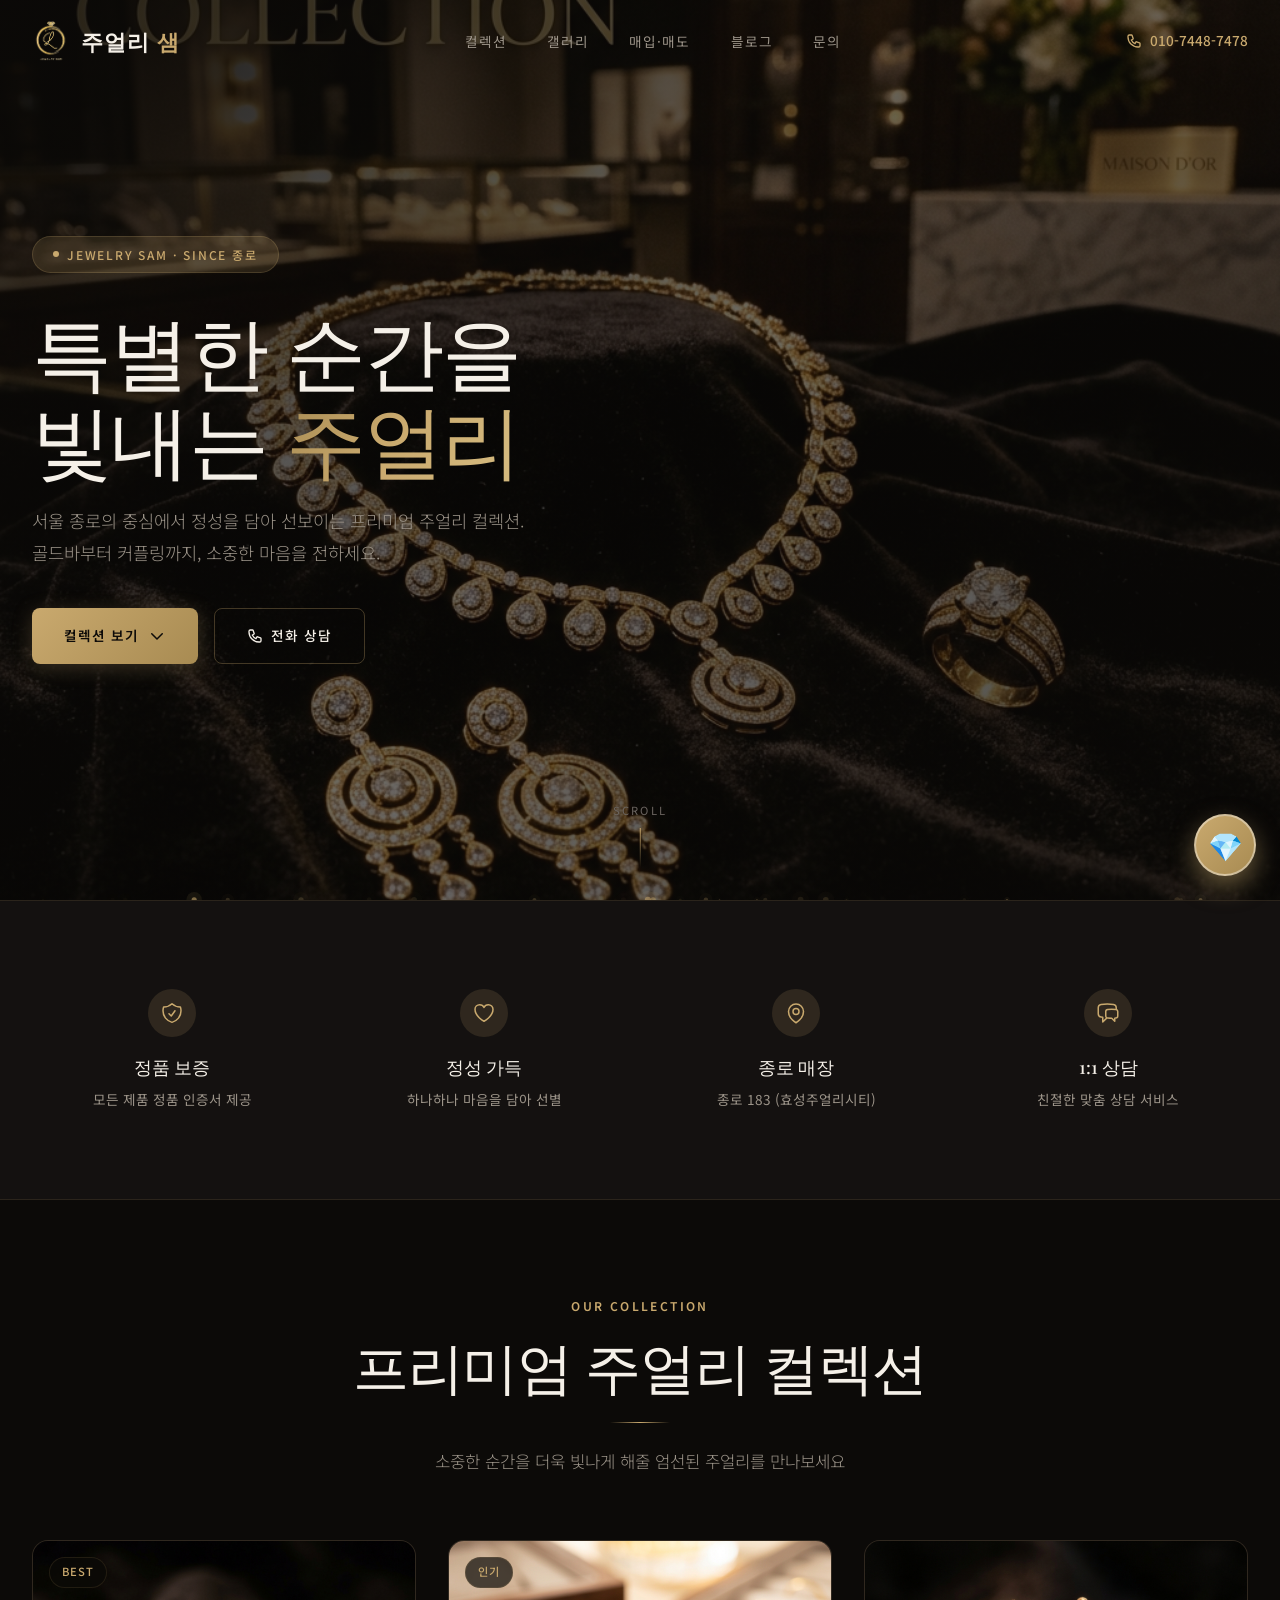
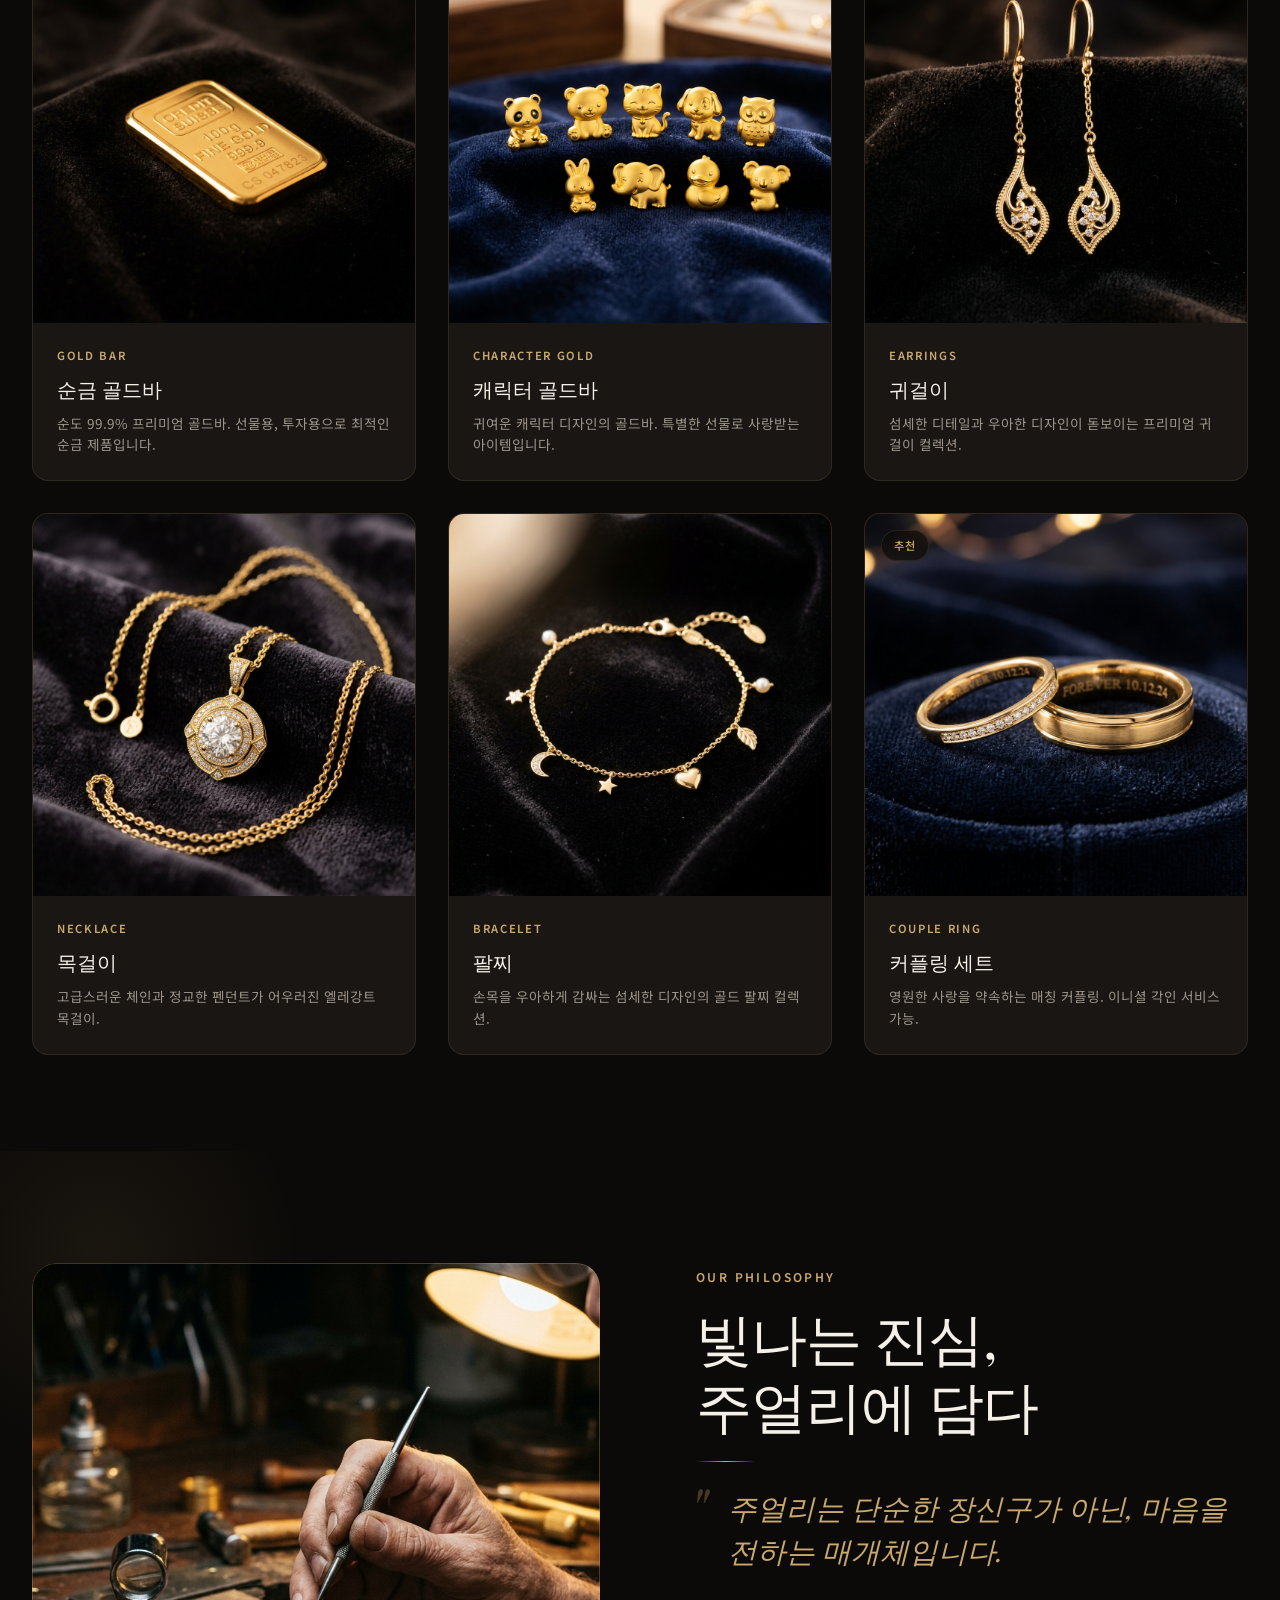
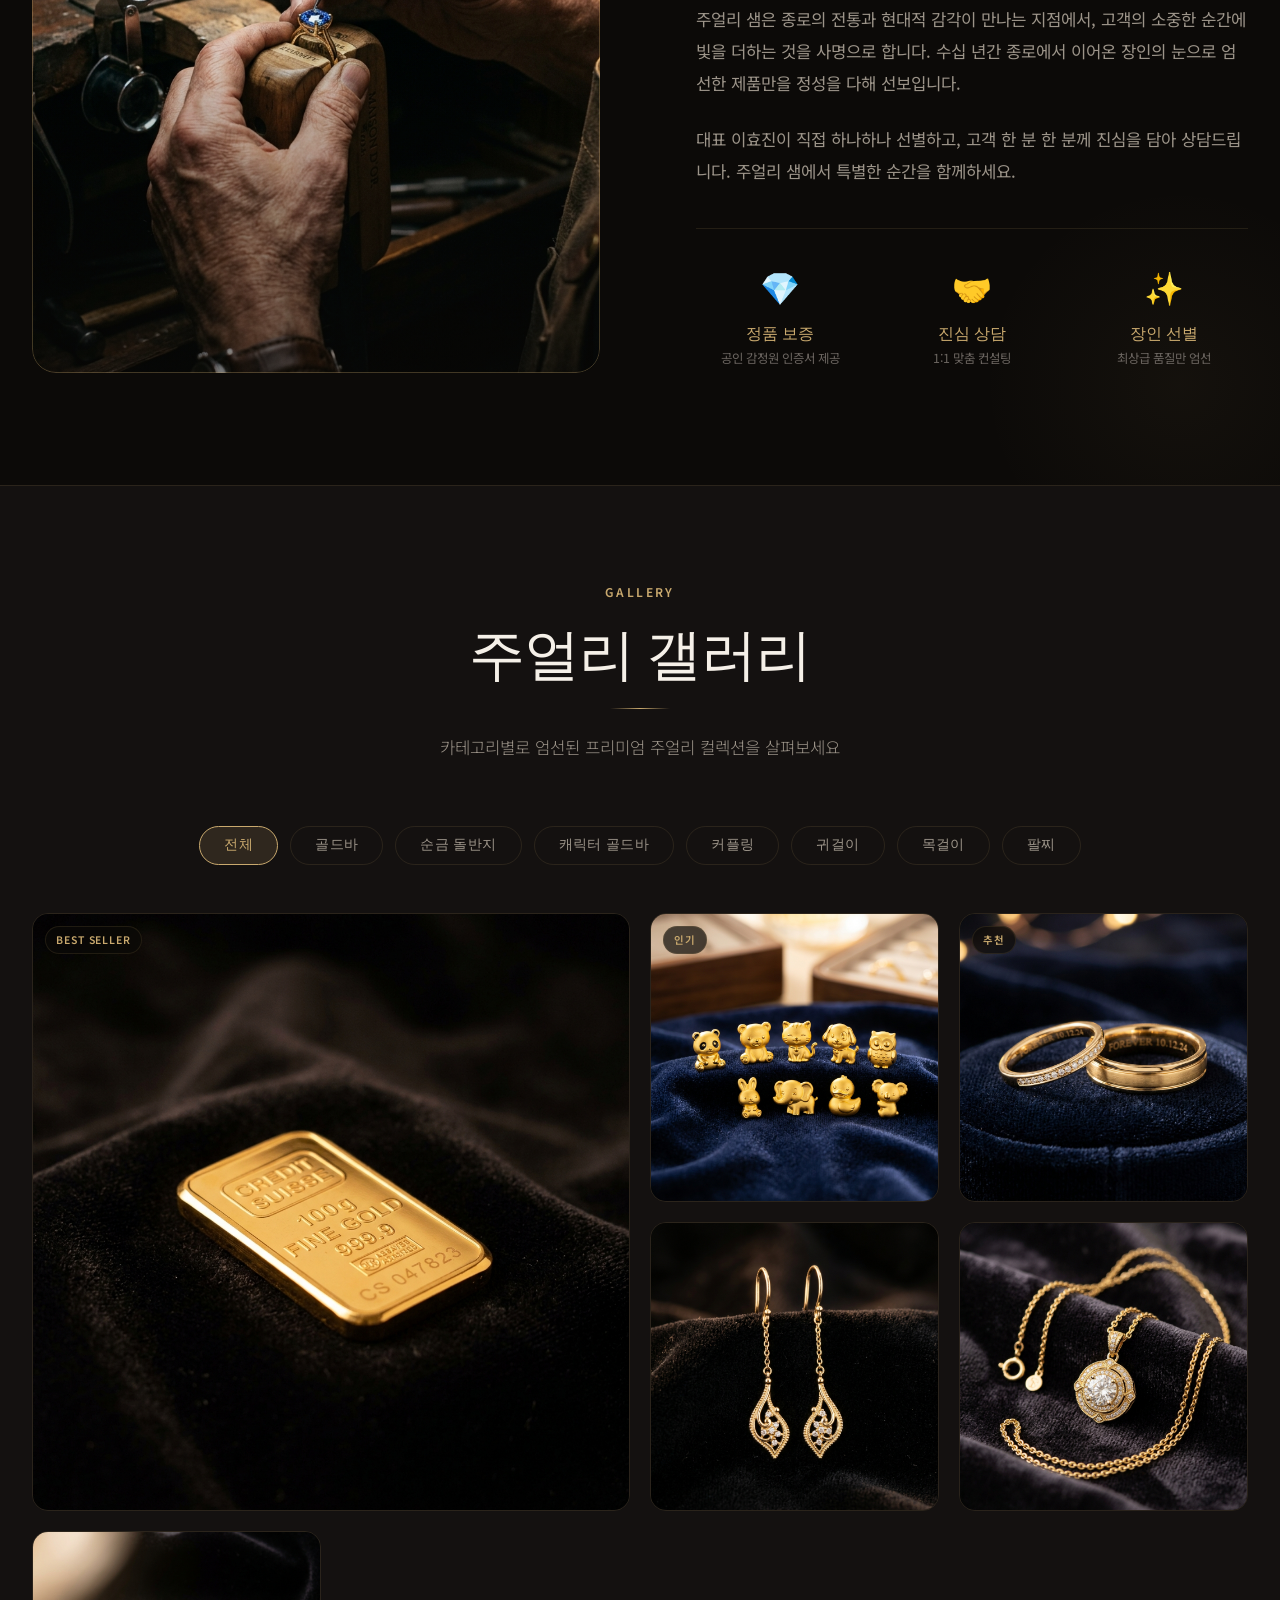
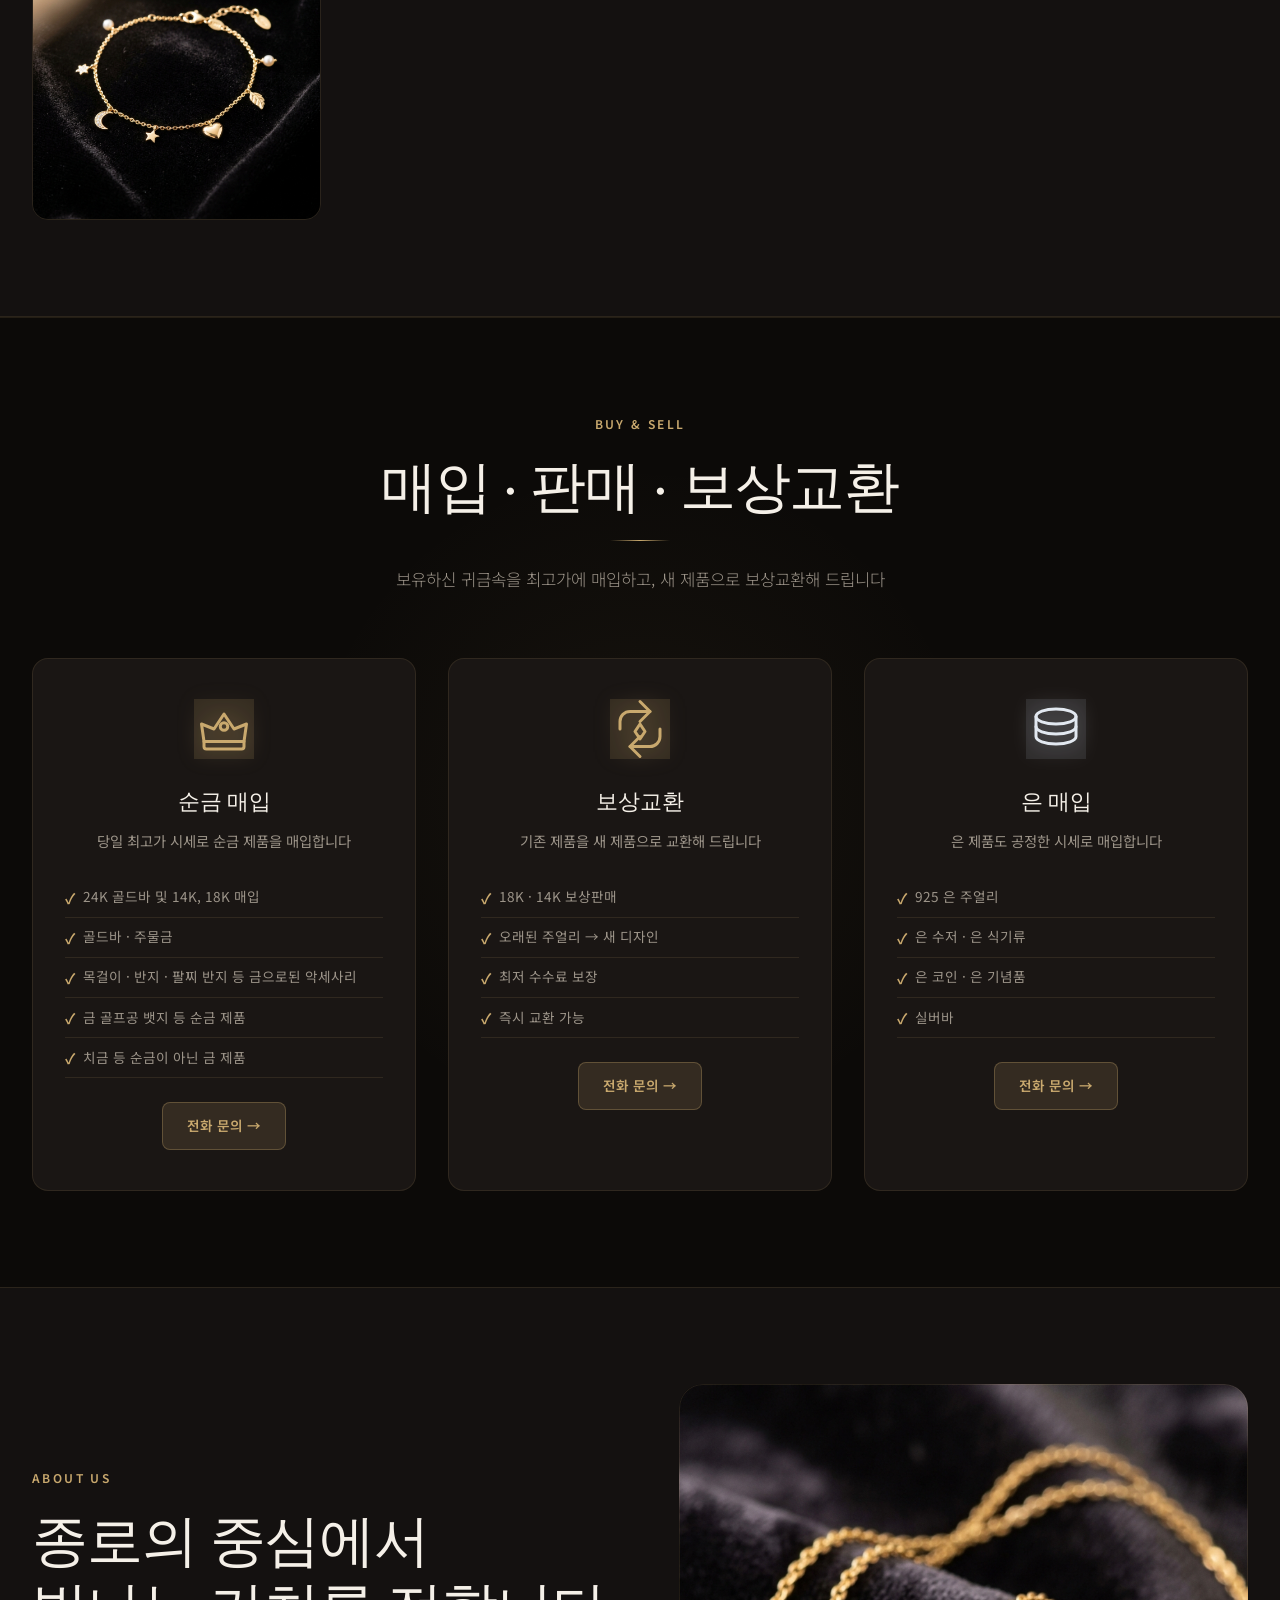
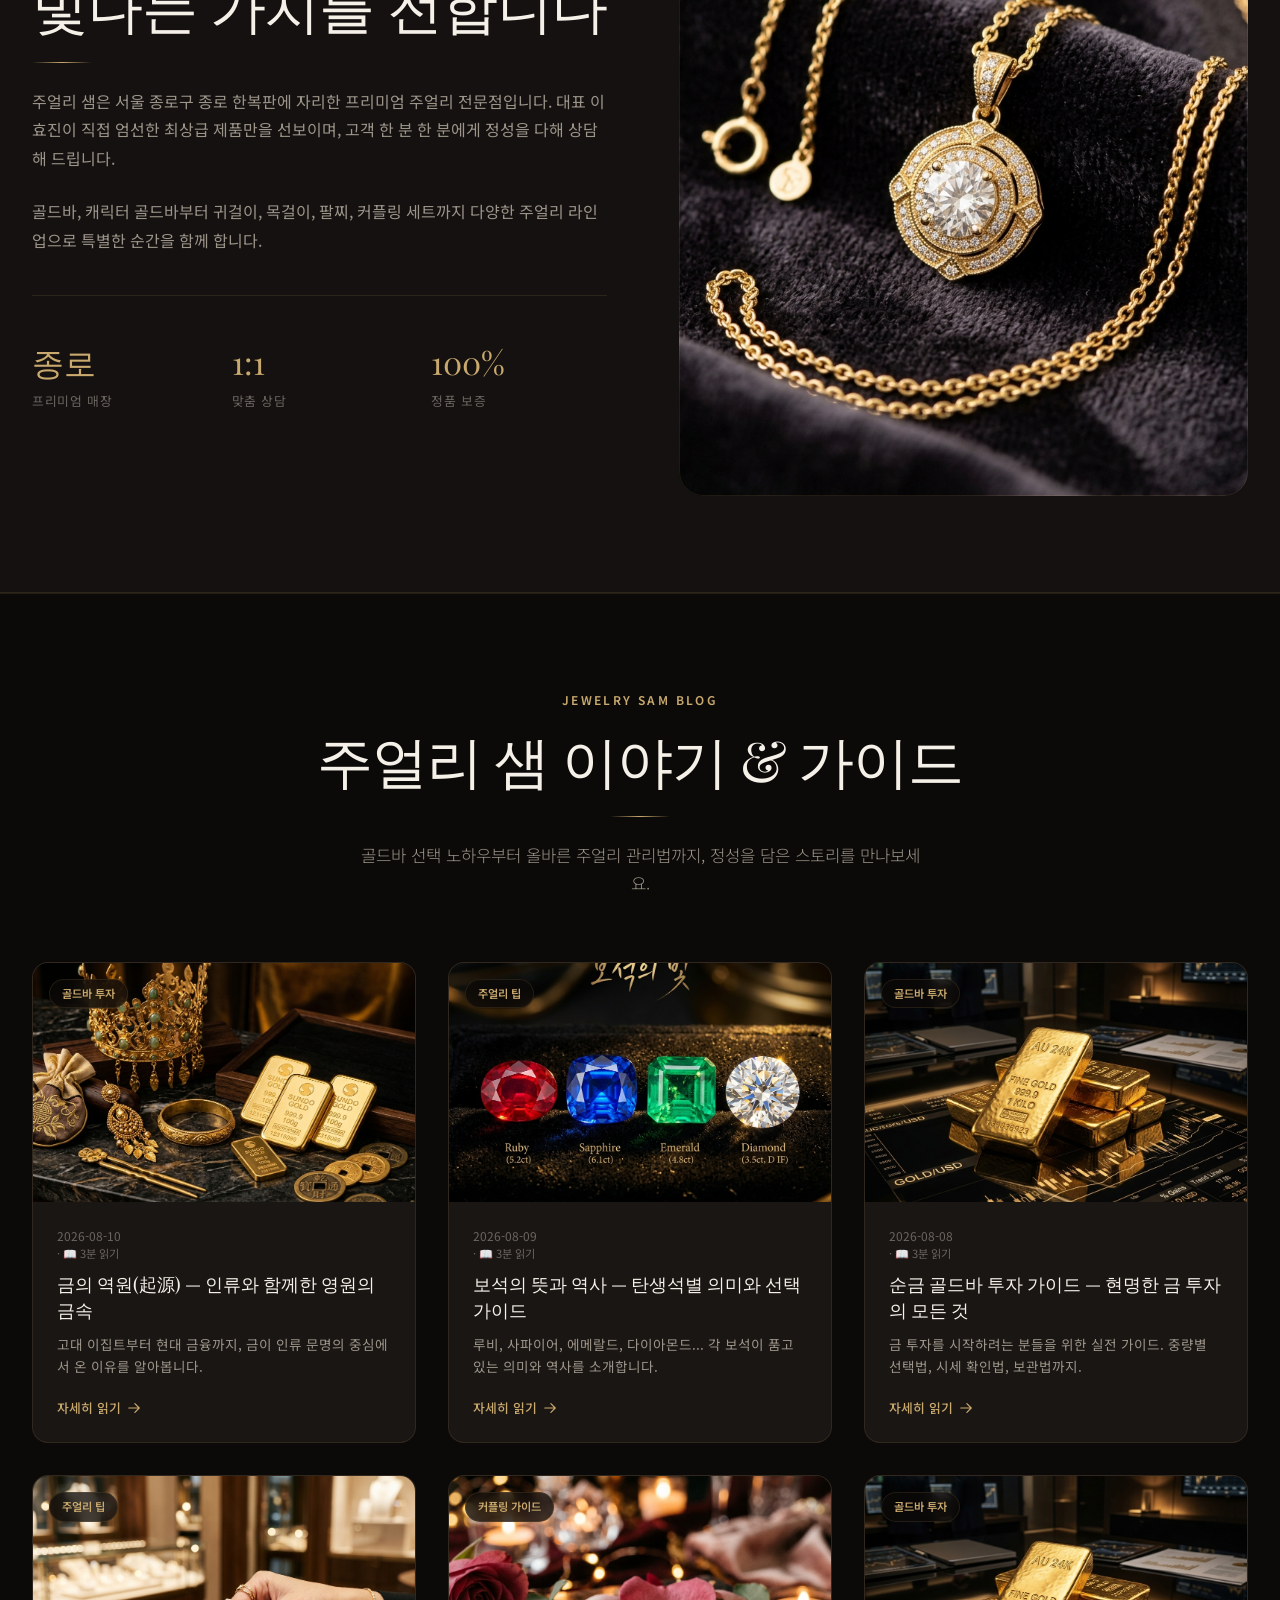
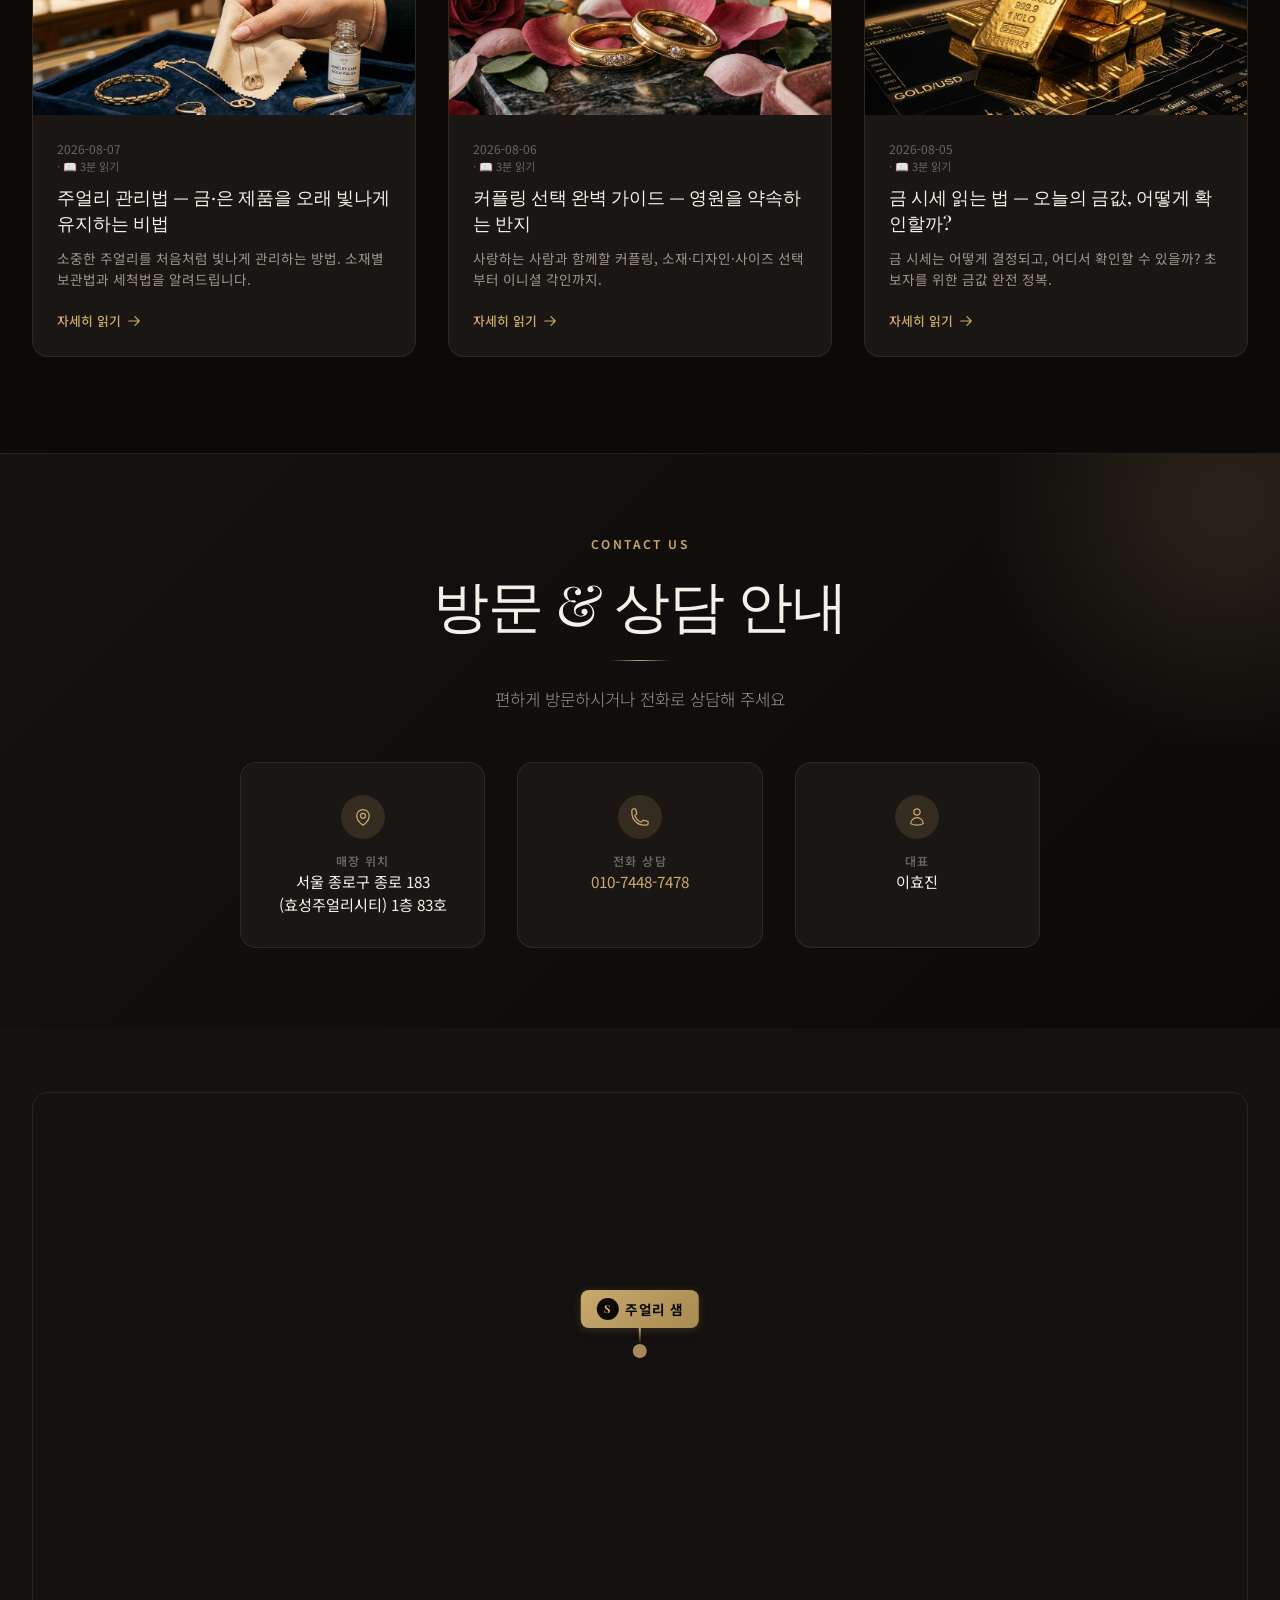
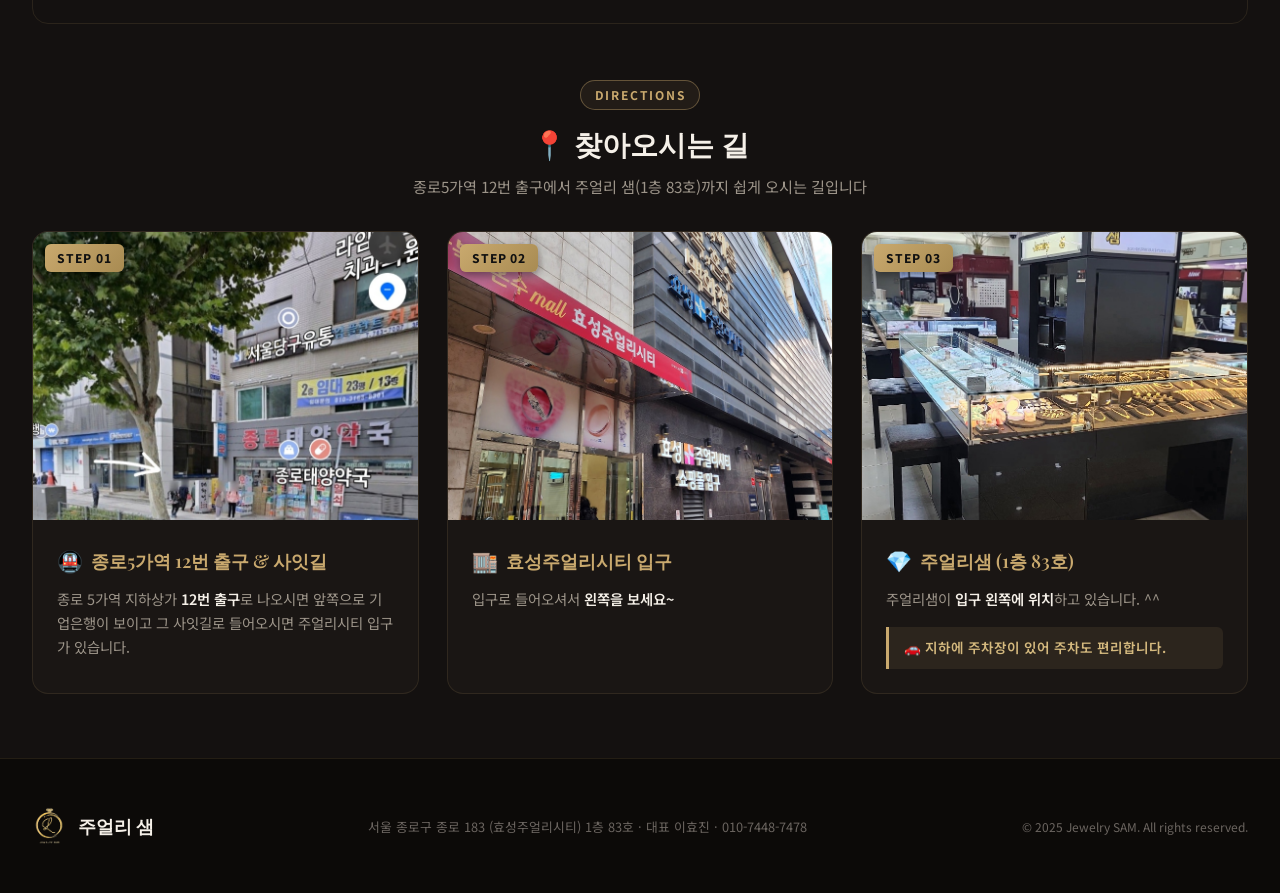
==== index.html @ 2718c16d "fix: Ensure About Us title '빛나는 가치를 전합니다' stays on a single line" ====
<!DOCTYPE html>
<html lang="ko">

<head>
  <meta charset="UTF-8">
  <meta name="viewport" content="width=device-width, initial-scale=1.0">

  <!-- Strict Zero-Cache Control Meta Tags -->
  <meta http-equiv="Cache-Control" content="no-cache, no-store, must-revalidate" />
  <meta http-equiv="Pragma" content="no-cache" />
  <meta http-equiv="Expires" content="0" />

  <!-- SEO Primary Meta Tags -->
  <title>주얼리 샘 | Jewelry SAM - 종로 골드바·순금 돌반지·커플링·귀걸이·목걸이 전문점</title>
  <meta name="description"
    content="서울 종로구 종로 183 (효성주얼리시티 1층 83호). 24K 순금 돌반지, 골드바, 18K·14K 커플링, 금 악세사리, 금 뱃지, 순금 골프공, 주물금, 치금(이빨금), 은제품 당일 최고가 매입 & 보상판매. 1:1 맞춤 상담. 대표 이효진.">
  <meta name="keywords"
    content="주얼리 샘, Jewelry SAM, 종로 주얼리, 종로 돌반지, 순금 돌반지, 첫돌 선물, 백일반지, 돌팔찌, 골드바, 순금 골드바, 캐릭터 골드바, 주물금, 덩어리금, 치금, 이빨금, 금 뱃지, 순금 골프공, 금 악세사리, 14K 매입, 18K 매입, 은 매입, 실버바, 금시세, 종로 금은방, 효성주얼리시티, 이효진">
  <meta name="author" content="주얼리 샘">
  <meta name="robots" content="index, follow, max-snippet:-1, max-image-preview:large, max-video-preview:-1">
  <link rel="canonical" href="https://sam.lymin80.shop">

  <!-- Open Graph / Facebook -->
  <meta property="og:type" content="website">
  <meta property="og:url" content="https://sam.lymin80.shop">
  <meta property="og:title" content="주얼리 샘 | Jewelry SAM - 종로 골드바·귀걸이·목걸이·커플링 전문점">
  <meta property="og:description"
    content="서울 종로구 종로 183 (효성주얼리시티). 순금 골드바, 캐릭터 골드바, 귀걸이, 목걸이, 팔찌, 커플링 세트 등 프리미엄 주얼리 전문점. 정품 보증 및 1:1 맞춤 상담.">
  <meta property="og:image" content="https://sam.lymin80.shop/images/hero.png">
  <meta property="og:locale" content="ko_KR">
  <meta property="og:site_name" content="주얼리 샘">

  <!-- Twitter Card -->
  <meta name="twitter:card" content="summary_large_image">
  <meta name="twitter:title" content="주얼리 샘 | Jewelry SAM - 종로 프리미엄 주얼리">
  <meta name="twitter:description" content="종로 골드바·귀걸이·목걸이·팔찌·커플링 전문점. 정품 보증, 맞춤 상담.">
  <meta name="twitter:image" content="https://sam.lymin80.shop/images/hero.png">

  <!-- GEO Tags -->
  <meta name="geo.region" content="KR-11">
  <meta name="geo.placename" content="서울특별시 종로구">
  <meta name="geo.position" content="37.570;126.989">
  <meta name="ICBM" content="37.570, 126.989">

  <!-- Naver / Daum Verification (placeholder - replace with actual codes) -->
  <!-- <meta name="naver-site-verification" content="YOUR_NAVER_CODE"> -->
  <!-- Favicon / Brand Symbol Icon -->
  <link rel="icon" type="image/png" sizes="32x32" href="images/favicon.png">
  <link rel="icon" type="image/x-icon" href="favicon.ico">
  <link rel="apple-touch-icon" href="images/favicon.png">

  <link rel="stylesheet" href="style.css?v=20260812_0955">

  <!-- DocuMind Edge AI Chatbot Widget -->
  <script src="https://documind-backend.lymin80.workers.dev/documind-widget.js?v=2"
    data-project-id="proj_1786338441335_1lv8f" defer></script>

  <!-- JSON-LD Structured Data: LocalBusiness (SEO/GEO/AIO) -->
  <script type="application/ld+json">
  {
    "@context": "https://schema.org",
    "@type": "JewelryStore",
    "name": "주얼리 샘",
    "alternateName": "Jewelry SAM",
    "description": "서울 종로구에 위치한 프리미엄 주얼리 전문점. 순금 골드바, 캐릭터 골드바, 귀걸이, 목걸이, 팔찌, 커플링 세트 등 다양한 주얼리를 정품 보증과 함께 제공합니다.",
    "url": "https://sam.lymin80.shop",
    "telephone": "+82-10-7448-7478",
    "address": {
      "@type": "PostalAddress",
      "streetAddress": "종로 183 (효성주얼리시티) 1층 83호",
      "addressLocality": "종로구",
      "addressRegion": "서울특별시",
      "postalCode": "03186",
      "addressCountry": "KR"
    },
    "geo": {
      "@type": "GeoCoordinates",
      "latitude": 37.570,
      "longitude": 126.989
    },
    "founder": {
      "@type": "Person",
      "name": "이효진"
    },
    "hasOfferCatalog": {
      "@type": "OfferCatalog",
      "name": "주얼리 샘 컬렉션",
      "itemListElement": [
        { "@type": "Offer", "itemOffered": { "@type": "Product", "name": "순금 골드바", "description": "순도 99.9% 프리미엄 골드바. 선물용, 투자용 순금 제품.", "category": "골드바" }},
        { "@type": "Offer", "itemOffered": { "@type": "Product", "name": "순금 돌반지 세트", "description": "첫돌·백일 기념 24K 순금 돌반지 및 돌팔찌. 1돈, 반돈 정품 보증.", "category": "돌반지" }},
        { "@type": "Offer", "itemOffered": { "@type": "Product", "name": "캐릭터 골드바", "description": "귀여운 캐릭터 디자인의 골드바. 특별한 선물 아이템.", "category": "캐릭터 골드바" }},
        { "@type": "Offer", "itemOffered": { "@type": "Product", "name": "귀걸이", "description": "섬세한 디테일과 우아한 디자인의 프리미엄 귀걸이.", "category": "귀걸이" }},
        { "@type": "Offer", "itemOffered": { "@type": "Product", "name": "목걸이", "description": "고급스러운 체인과 정교한 펜던트가 어우러진 목걸이.", "category": "목걸이" }},
        { "@type": "Offer", "itemOffered": { "@type": "Product", "name": "팔찌", "description": "손목을 우아하게 감싸는 섬세한 디자인의 골드 팔찌.", "category": "팔찌" }},
        { "@type": "Offer", "itemOffered": { "@type": "Product", "name": "커플링 세트", "description": "영원한 사랑을 약속하는 매칭 커플링. 이니셜 각인 가능.", "category": "커플링" }},
        { "@type": "Offer", "itemOffered": { "@type": "Product", "name": "귀금속 및 금제품 최고가 매입", "description": "순금 24K, 18K, 14K, 10K, 주물금, 덩어리금, 금 뱃지, 금 골프공, 금 악세사리, 치금(이빨금), 은제품 당일 최고가 시세 매입.", "category": "금매입" }},
        { "@type": "Offer", "itemOffered": { "@type": "Product", "name": "주물금 & 치금(이빨금) 매입", "description": "주물금, 덩어리금, 치금(이빨금), 잡금 제품 최고가 매입 및 보상교환.", "category": "주물금" }}
      ]
    },
    "sameAs": [],
    "priceRange": "₩₩₩",
    "currenciesAccepted": "KRW",
    "paymentAccepted": "현금, 카드",
    "areaServed": {
      "@type": "City",
      "name": "서울특별시"
    }
  }
  </script>

  <!-- JSON-LD: FAQ for AIO (AI Overview) -->
  <script type="application/ld+json">
  {
    "@context": "https://schema.org",
    "@type": "FAQPage",
    "mainEntity": [
      {
        "@type": "Question",
        "name": "주얼리 샘은 어디에 있나요?",
        "acceptedAnswer": {
          "@type": "Answer",
          "text": "주얼리 샘은 서울 종로구 종로 183 (효성주얼리시티) 1층 83호에 위치해 있습니다. 종로의 중심부에서 쉽게 찾으실 수 있습니다."
        }
      },
      {
        "@type": "Question",
        "name": "주얼리 샘에서 어떤 제품을 판매하나요?",
        "acceptedAnswer": {
          "@type": "Answer",
          "text": "주얼리 샘에서는 순금 골드바, 캐릭터 골드바, 귀걸이, 목걸이, 팔찌, 커플링 세트 등 다양한 프리미엄 주얼리를 판매합니다. 모든 제품은 정품 보증서가 제공됩니다."
        }
      },
      {
        "@type": "Question",
        "name": "주얼리 샘 연락처가 어떻게 되나요?",
        "acceptedAnswer": {
          "@type": "Answer",
          "text": "주얼리 샘의 연락처는 010-7448-7478입니다. 대표 이효진이 직접 1:1 맞춤 상담을 해드립니다."
        }
      },
      {
        "@type": "Question",
        "name": "골드바를 선물용으로 구매할 수 있나요?",
        "acceptedAnswer": {
          "@type": "Answer",
          "text": "네, 주얼리 샘에서는 선물용, 투자용 순금 골드바와 귀여운 캐릭터 골드바를 다양하게 구비하고 있습니다. 특별한 날 선물로 많이 찾으시는 인기 상품입니다."
        }
      },
      {
        "@type": "Question",
        "name": "커플링 이니셜 각인 서비스가 가능한가요?",
        "acceptedAnswer": {
          "@type": "Answer",
          "text": "네, 주얼리 샘에서는 커플링 세트에 이니셜 각인 서비스를 제공합니다. 매장을 방문하시거나 전화(010-7448-7478)로 문의해 주세요."
        }
      },
      {
        "@type": "Question",
        "name": "순금 돌반지나 돌선물 구매가 가능한가요?",
        "acceptedAnswer": {
          "@type": "Answer",
          "text": "네, 주얼리 샘에서는 첫돌 및 백일을 위한 24K 순금 돌반지(반돈 1.875g, 1돈 3.75g), 순금 돌팔찌, 왕관 돌반지, 캐릭터 돌반지를 판매하고 있습니다. 국가 공인 정품 보증서와 고급 무료 선물 포장이 함께 제공됩니다."
        }
      },
      {
        "@type": "Question",
        "name": "치금(이빨금), 주물금, 금 뱃지, 금 악세사리도 매입이 되나요?",
        "acceptedAnswer": {
          "@type": "Answer",
          "text": "네, 주얼리 샘에서는 24K 순금뿐만 아니라 18K, 14K, 10K 금 악세사리, 금 뱃지, 순금 골프공, 주물금(덩어리금), 치금(이빨금), 은수저 및 실버바까지 당일 최고가 시세로 빠르고 정확하게 매입 및 보상교환 해드립니다."
        }
      },
      {
        "@type": "Question",
        "name": "오늘 금 시세는 얼마인가요?",
        "acceptedAnswer": {
          "@type": "Answer",
          "text": "금 시세는 매일 변동됩니다. 주얼리 샘 홈페이지에서 실시간 금시세와 은시세를 확인하실 수 있으며, 전화(010-7448-7478)로 문의해 주시면 당일 최고의 매입/판매 가격을 안내해 드립니다."
        }
      }
    ]
  }
  </script>

  <!-- JSON-LD: BreadcrumbList -->
  <script type="application/ld+json">
  {
    "@context": "https://schema.org",
    "@type": "BreadcrumbList",
    "itemListElement": [
      { "@type": "ListItem", "position": 1, "name": "홈", "item": "https://sam.lymin80.shop" },
      { "@type": "ListItem", "position": 2, "name": "컬렉션", "item": "https://sam.lymin80.shop/#products" },
      { "@type": "ListItem", "position": 3, "name": "블로그", "item": "https://sam.lymin80.shop/#blog" },
      { "@type": "ListItem", "position": 4, "name": "문의", "item": "https://sam.lymin80.shop/#contact" }
    ]
  }
  </script>
</head>

<body>

  <!-- ========== Navigation ========== -->
  <nav class="nav" id="navbar">
    <div class="nav-inner">
      <a href="#" class="nav-logo">
        <img src="images/logo_transparent.png" alt="주얼리 샘 로고" class="nav-logo-img">
        <div class="nav-logo-text">주얼리 <span>샘</span></div>
      </a>

      <ul class="nav-links">
        <li><a href="#products">컬렉션</a></li>
        <li><a href="#collection">갤러리</a></li>
        <li><a href="#trade">매입·매도</a></li>
        <li><a href="#blog">블로그</a></li>
        <li><a href="#contact">문의</a></li>
      </ul>

      <a href="tel:010-7448-7478" class="nav-phone">
        <svg xmlns="http://www.w3.org/2000/svg" fill="none" viewBox="0 0 24 24" stroke="currentColor" stroke-width="2">
          <path stroke-linecap="round" stroke-linejoin="round"
            d="M3 5a2 2 0 012-2h3.28a1 1 0 01.948.684l1.498 4.493a1 1 0 01-.502 1.21l-2.257 1.13a11.042 11.042 0 005.516 5.516l1.13-2.257a1 1 0 011.21-.502l4.493 1.498a1 1 0 01.684.949V19a2 2 0 01-2 2h-1C9.716 21 3 14.284 3 6V5z" />
        </svg>
        010-7448-7478
      </a>

      <button class="nav-toggle" id="navToggle" aria-label="메뉴 열기">
        <span></span>
        <span></span>
        <span></span>
      </button>
    </div>
  </nav>

  <!-- Mobile Menu -->
  <div class="mobile-menu" id="mobileMenu">
    <a href="#products" onclick="closeMobileMenu()">컬렉션</a>
    <a href="#collection" onclick="closeMobileMenu()">갤러리</a>
    <a href="#trade" onclick="closeMobileMenu()">매입·매도</a>
    <a href="#blog" onclick="closeMobileMenu()">블로그</a>
    <a href="#about" onclick="closeMobileMenu()">소개</a>
    <a href="#contact" onclick="closeMobileMenu()">문의</a>
    <a href="tel:010-7448-7478" class="mobile-menu-phone">
      <svg xmlns="http://www.w3.org/2000/svg" fill="none" viewBox="0 0 24 24" stroke="currentColor" stroke-width="2"
        width="18" height="18">
        <path stroke-linecap="round" stroke-linejoin="round"
          d="M3 5a2 2 0 012-2h3.28a1 1 0 01.948.684l1.498 4.493a1 1 0 01-.502 1.21l-2.257 1.13a11.042 11.042 0 005.516 5.516l1.13-2.257a1 1 0 011.21-.502l4.493 1.498a1 1 0 01.684.949V19a2 2 0 01-2 2h-1C9.716 21 3 14.284 3 6V5z" />
      </svg>
      010-7448-7478
    </a>
  </div>

  <!-- ========== Hero Section ========== -->
  <section class="hero" id="hero">
    <div class="hero-bg">
      <img src="images/hero.png" alt="주얼리 샘 컬렉션" loading="eager">
    </div>
    <canvas id="gold-particles"></canvas>
    <div class="hero-content">
      <div class="hero-inner">
        <div class="hero-badge">Jewelry SAM · Since 종로</div>
        <h1 class="hero-title">
          특별한 순간을<br>빛내는 <span class="shimmer-text">주얼리</span>
        </h1>
        <p class="hero-description">
          서울 종로의 중심에서 정성을 담아 선보이는 프리미엄 주얼리 컬렉션.<br>
          골드바부터 커플링까지, 소중한 마음을 전하세요.
        </p>
        <div class="hero-actions">
          <a href="#collection" class="btn-primary" id="cta-hero-collection">
            컬렉션 보기
            <svg xmlns="http://www.w3.org/2000/svg" fill="none" viewBox="0 0 24 24" stroke="currentColor"
              stroke-width="2" width="18" height="18">
              <path stroke-linecap="round" stroke-linejoin="round" d="M19 9l-7 7-7-7" />
            </svg>
          </a>
          <a href="tel:010-7448-7478" class="btn-secondary" id="cta-hero-call">
            <svg xmlns="http://www.w3.org/2000/svg" fill="none" viewBox="0 0 24 24" stroke="currentColor"
              stroke-width="2" width="16" height="16">
              <path stroke-linecap="round" stroke-linejoin="round"
                d="M3 5a2 2 0 012-2h3.28a1 1 0 01.948.684l1.498 4.493a1 1 0 01-.502 1.21l-2.257 1.13a11.042 11.042 0 005.516 5.516l1.13-2.257a1 1 0 011.21-.502l4.493 1.498a1 1 0 01.684.949V19a2 2 0 01-2 2h-1C9.716 21 3 14.284 3 6V5z" />
            </svg>
            전화 상담
          </a>
        </div>
      </div>
    </div>
    <div class="hero-scroll">
      <span>Scroll</span>
      <div class="hero-scroll-line"></div>
    </div>
  </section>

  <!-- ========== Trust Bar ========== -->
  <section class="trust-bar">
    <div class="container">
      <div class="trust-grid">
        <div class="trust-item animate-on-scroll">
          <div class="trust-icon">
            <svg xmlns="http://www.w3.org/2000/svg" fill="none" viewBox="0 0 24 24" stroke="currentColor"
              stroke-width="1.5">
              <path stroke-linecap="round" stroke-linejoin="round"
                d="M9 12.75L11.25 15 15 9.75m-3-7.036A11.959 11.959 0 013.598 6 11.99 11.99 0 003 9.749c0 5.592 3.824 10.29 9 11.623 5.176-1.332 9-6.03 9-11.622 0-1.31-.21-2.571-.598-3.751h-.152c-3.196 0-6.1-1.248-8.25-3.285z" />
            </svg>
          </div>
          <div class="trust-title">정품 보증</div>
          <div class="trust-desc">모든 제품 정품 인증서 제공</div>
        </div>
        <div class="trust-item animate-on-scroll">
          <div class="trust-icon">
            <svg xmlns="http://www.w3.org/2000/svg" fill="none" viewBox="0 0 24 24" stroke="currentColor"
              stroke-width="1.5">
              <path stroke-linecap="round" stroke-linejoin="round"
                d="M21 8.25c0-2.485-2.099-4.5-4.688-4.5-1.935 0-3.597 1.126-4.312 2.733-.715-1.607-2.377-2.733-4.313-2.733C5.1 3.75 3 5.765 3 8.25c0 7.22 9 12 9 12s9-4.78 9-12z" />
            </svg>
          </div>
          <div class="trust-title">정성 가득</div>
          <div class="trust-desc">하나하나 마음을 담아 선별</div>
        </div>
        <div class="trust-item animate-on-scroll">
          <div class="trust-icon">
            <svg xmlns="http://www.w3.org/2000/svg" fill="none" viewBox="0 0 24 24" stroke="currentColor"
              stroke-width="1.5">
              <path stroke-linecap="round" stroke-linejoin="round" d="M15 10.5a3 3 0 11-6 0 3 3 0 016 0z" />
              <path stroke-linecap="round" stroke-linejoin="round"
                d="M19.5 10.5c0 7.142-7.5 11.25-7.5 11.25S4.5 17.642 4.5 10.5a7.5 7.5 0 1115 0z" />
            </svg>
          </div>
          <div class="trust-title">종로 매장</div>
          <div class="trust-desc">종로 183 (효성주얼리시티)</div>
        </div>
        <div class="trust-item animate-on-scroll">
          <div class="trust-icon">
            <svg xmlns="http://www.w3.org/2000/svg" fill="none" viewBox="0 0 24 24" stroke="currentColor"
              stroke-width="1.5">
              <path stroke-linecap="round" stroke-linejoin="round"
                d="M20.25 8.511c.884.284 1.5 1.128 1.5 2.097v4.286c0 1.136-.847 2.1-1.98 2.193-.34.027-.68.052-1.02.072v3.091l-3-3c-1.354 0-2.694-.055-4.02-.163a2.115 2.115 0 01-.825-.242m9.345-8.334a2.126 2.126 0 00-.476-.095 48.64 48.64 0 00-8.048 0c-1.131.094-1.976 1.057-1.976 2.192v4.286c0 .837.46 1.58 1.155 1.951m9.345-8.334V6.637c0-1.621-1.152-3.026-2.76-3.235A48.455 48.455 0 0011.25 3c-2.115 0-4.198.137-6.24.402-1.608.209-2.76 1.614-2.76 3.235v6.226c0 1.621 1.152 3.026 2.76 3.235.577.075 1.157.14 1.74.194V21l4.155-4.155" />
            </svg>
          </div>
          <div class="trust-title">1:1 상담</div>
          <div class="trust-desc">친절한 맞춤 상담 서비스</div>
        </div>
      </div>
    </div>
  </section>

  <!-- ========== Products Section ========== -->
  <section class="products" id="products">
    <div class="container">
      <div class="products-header animate-on-scroll">
        <div class="section-label">Our Collection</div>
        <h2 class="section-title">프리미엄 주얼리 컬렉션</h2>
        <div class="gold-divider"></div>
        <p class="section-subtitle">소중한 순간을 더욱 빛나게 해줄 엄선된 주얼리를 만나보세요</p>
      </div>

      <div class="products-grid">
        <!-- Product 1: Gold Bar -->
        <article class="product-card animate-on-scroll" id="product-gold-bar">
          <div class="product-image">
            <img src="images/gold_bar.png" alt="골드바" loading="lazy">
            <div class="product-image-overlay"></div>
            <span class="product-tag">Best</span>
          </div>
          <div class="product-info">
            <div class="product-category">Gold Bar</div>
            <h3 class="product-name">순금 골드바</h3>
            <p class="product-desc">순도 99.9% 프리미엄 골드바. 선물용, 투자용으로 최적인 순금 제품입니다.</p>
          </div>
        </article>

        <!-- Product 2: Character Gold Bar -->
        <article class="product-card animate-on-scroll" id="product-character-gold-bar">
          <div class="product-image">
            <img src="images/character_gold_bar.png" alt="캐릭터 골드바" loading="lazy">
            <div class="product-image-overlay"></div>
            <span class="product-tag">인기</span>
          </div>
          <div class="product-info">
            <div class="product-category">Character Gold</div>
            <h3 class="product-name">캐릭터 골드바</h3>
            <p class="product-desc">귀여운 캐릭터 디자인의 골드바. 특별한 선물로 사랑받는 아이템입니다.</p>
          </div>
        </article>

        <!-- Product 3: Earrings -->
        <article class="product-card animate-on-scroll" id="product-earrings">
          <div class="product-image">
            <img src="images/earrings.png" alt="귀걸이" loading="lazy">
            <div class="product-image-overlay"></div>
          </div>
          <div class="product-info">
            <div class="product-category">Earrings</div>
            <h3 class="product-name">귀걸이</h3>
            <p class="product-desc">섬세한 디테일과 우아한 디자인이 돋보이는 프리미엄 귀걸이 컬렉션.</p>
          </div>
        </article>

        <!-- Product 4: Necklace -->
        <article class="product-card animate-on-scroll" id="product-necklace">
          <div class="product-image">
            <img src="images/necklace.png" alt="목걸이" loading="lazy">
            <div class="product-image-overlay"></div>
          </div>
          <div class="product-info">
            <div class="product-category">Necklace</div>
            <h3 class="product-name">목걸이</h3>
            <p class="product-desc">고급스러운 체인과 정교한 펜던트가 어우러진 엘레강트 목걸이.</p>
          </div>
        </article>

        <!-- Product 5: Bracelet -->
        <article class="product-card animate-on-scroll" id="product-bracelet">
          <div class="product-image">
            <img src="images/bracelet.png" alt="팔찌" loading="lazy">
            <div class="product-image-overlay"></div>
          </div>
          <div class="product-info">
            <div class="product-category">Bracelet</div>
            <h3 class="product-name">팔찌</h3>
            <p class="product-desc">손목을 우아하게 감싸는 섬세한 디자인의 골드 팔찌 컬렉션.</p>
          </div>
        </article>

        <!-- Product 6: Couple Ring Set -->
        <article class="product-card animate-on-scroll" id="product-couple-ring">
          <div class="product-image">
            <img src="images/couple_ring_set.png" alt="커플링 세트" loading="lazy">
            <div class="product-image-overlay"></div>
            <span class="product-tag">추천</span>
          </div>
          <div class="product-info">
            <div class="product-category">Couple Ring</div>
            <h3 class="product-name">커플링 세트</h3>
            <p class="product-desc">영원한 사랑을 약속하는 매칭 커플링. 이니셜 각인 서비스 가능.</p>
          </div>
        </article>
      </div>
    </div>
  </section>

  <!-- ========== Philosophy Section ========== -->
  <section class="philosophy" id="philosophy">
    <div class="container">
      <div class="philosophy-grid">
        <div class="philosophy-image animate-on-scroll">
          <img src="images/philosophy.png" alt="주얼리 샘의 장인 정신" loading="lazy">
        </div>
        <div class="philosophy-content animate-on-scroll">
          <div class="section-label">Our Philosophy</div>
          <h2 class="section-title">빛나는 진심,<br>주얼리에 담다</h2>
          <div class="gold-divider"></div>
          <div class="philosophy-quote">
            주얼리는 단순한 장신구가 아닌, 마음을 전하는 매개체입니다.
          </div>
          <p class="philosophy-text">
            주얼리 샘은 종로의 전통과 현대적 감각이 만나는 지점에서,
            고객의 소중한 순간에 빛을 더하는 것을 사명으로 합니다.
            수십 년간 종로에서 이어온 장인의 눈으로 엄선한 제품만을
            정성을 다해 선보입니다.
          </p>
          <p class="philosophy-text">
            대표 이효진이 직접 하나하나 선별하고, 고객 한 분 한 분께
            진심을 담아 상담드립니다. 주얼리 샘에서 특별한 순간을 함께하세요.
          </p>
          <div class="philosophy-values">
            <div class="philosophy-value">
              <div class="philosophy-value-icon">💎</div>
              <div class="philosophy-value-title">정품 보증</div>
              <div class="philosophy-value-desc">공인 감정원 인증서 제공</div>
            </div>
            <div class="philosophy-value">
              <div class="philosophy-value-icon">🤝</div>
              <div class="philosophy-value-title">진심 상담</div>
              <div class="philosophy-value-desc">1:1 맞춤 컨설팅</div>
            </div>
            <div class="philosophy-value">
              <div class="philosophy-value-icon">✨</div>
              <div class="philosophy-value-title">장인 선별</div>
              <div class="philosophy-value-desc">최상급 품질만 엄선</div>
            </div>
          </div>
        </div>
      </div>
    </div>
  </section>

  <!-- ========== Collection Gallery Section ========== -->
  <section class="collection" id="collection">
    <div class="container">
      <div class="products-header animate-on-scroll">
        <div class="section-label">Gallery</div>
        <h2 class="section-title">주얼리 갤러리</h2>
        <div class="gold-divider"></div>
        <p class="section-subtitle">카테고리별로 엄선된 프리미엄 주얼리 컬렉션을 살펴보세요</p>
      </div>

      <div class="collection-filters animate-on-scroll">
        <button class="collection-filter-btn active" data-filter="all">전체</button>
        <button class="collection-filter-btn" data-filter="goldbar">골드바</button>
        <button class="collection-filter-btn" data-filter="dolring">순금 돌반지</button>
        <button class="collection-filter-btn" data-filter="character">캐릭터 골드바</button>
        <button class="collection-filter-btn" data-filter="ring">커플링</button>
        <button class="collection-filter-btn" data-filter="earring">귀걸이</button>
        <button class="collection-filter-btn" data-filter="necklace">목걸이</button>
        <button class="collection-filter-btn" data-filter="bracelet">팔찌</button>
      </div>

      <div class="collection-gallery" id="collectionGallery">
        <div class="collection-item featured animate-on-scroll" data-category="goldbar" onclick="openLightbox(this)">
          <img src="images/gold_bar.png" alt="순금 골드바" loading="lazy">
          <span class="collection-item-tag">Best Seller</span>
          <div class="collection-item-overlay">
            <div class="collection-item-name">순금 골드바</div>
            <div class="collection-item-desc">순도 99.9% 프리미엄 골드바. 선물용·투자용 최적의 순금 제품</div>
          </div>
        </div>
        <div class="collection-item animate-on-scroll" data-category="character" onclick="openLightbox(this)">
          <img src="images/character_gold_bar.png" alt="캐릭터 골드바" loading="lazy">
          <span class="collection-item-tag">인기</span>
          <div class="collection-item-overlay">
            <div class="collection-item-name">캐릭터 골드바</div>
            <div class="collection-item-desc">귀여운 캐릭터 디자인의 미니 골드바</div>
          </div>
        </div>
        <div class="collection-item animate-on-scroll" data-category="ring" onclick="openLightbox(this)">
          <img src="images/couple_ring_set.png" alt="커플링 세트" loading="lazy">
          <span class="collection-item-tag">추천</span>
          <div class="collection-item-overlay">
            <div class="collection-item-name">커플링 세트</div>
            <div class="collection-item-desc">영원한 사랑의 약속, 이니셜 각인 가능</div>
          </div>
        </div>
        <div class="collection-item animate-on-scroll" data-category="earring" onclick="openLightbox(this)">
          <img src="images/earrings.png" alt="귀걸이" loading="lazy">
          <div class="collection-item-overlay">
            <div class="collection-item-name">귀걸이 컬렉션</div>
            <div class="collection-item-desc">섬세한 디테일의 프리미엄 귀걸이</div>
          </div>
        </div>
        <div class="collection-item animate-on-scroll" data-category="necklace" onclick="openLightbox(this)">
          <img src="images/necklace.png" alt="목걸이" loading="lazy">
          <div class="collection-item-overlay">
            <div class="collection-item-name">목걸이 컬렉션</div>
            <div class="collection-item-desc">고급스러운 체인과 정교한 펜던트</div>
          </div>
        </div>
        <div class="collection-item animate-on-scroll" data-category="bracelet" onclick="openLightbox(this)">
          <img src="images/bracelet.png" alt="팔찌" loading="lazy">
          <div class="collection-item-overlay">
            <div class="collection-item-name">팔찌 컬렉션</div>
            <div class="collection-item-desc">손목을 우아하게 감싸는 골드 팔찌</div>
          </div>
        </div>
      </div>
    </div>
  </section>

  <!-- ========== Lightbox Overlay ========== -->
  <div class="lightbox" id="lightbox" onclick="closeLightbox(event)">
    <button class="lightbox-close" onclick="closeLightbox()">&times;</button>
    <img class="lightbox-img" id="lightbox-img" src="" alt="">
    <div class="lightbox-caption">
      <div class="lightbox-caption-title" id="lightbox-title"></div>
      <div class="lightbox-caption-desc" id="lightbox-desc"></div>
    </div>
  </div>

  <!-- ========== Trade-In / Buy & Sell Section ========== -->
  <section class="trade-section" id="trade">
    <div class="container">
      <div class="products-header animate-on-scroll">
        <div class="section-label">Buy & Sell</div>
        <h2 class="section-title">매입 · 판매 · 보상교환</h2>
        <div class="gold-divider"></div>
        <p class="section-subtitle">보유하신 귀금속을 최고가에 매입하고, 새 제품으로 보상교환해 드립니다</p>
      </div>

      <div class="trade-grid">
        <div class="trade-card animate-on-scroll">
          <div class="trade-card-icon">
            <svg width="60" height="60" viewBox="0 0 24 24" fill="none" stroke="var(--color-gold)" stroke-width="1.2"
              stroke-linecap="round" stroke-linejoin="round" class="luxury-icon gold-icon">
              <!-- Crown / Gold bar motif -->
              <path d="M4 17l-1-7 5 2 4-6 4 6 5-2-1 7H4z" />
              <path d="M4 17h16v2a1 1 0 0 1-1 1H5a1 1 0 0 1-1-1v-2z" />
              <circle cx="12" cy="11" r="1.5" />
            </svg>
          </div>
          <div class="trade-card-title">순금 매입</div>
          <div class="trade-card-desc">당일 최고가 시세로 순금 제품을 매입합니다</div>
          <ul class="trade-card-items">
            <li>24K 골드바 및 14K, 18K 매입</li>
            <li>골드바 · 주물금</li>
            <li>목걸이 · 반지 · 팔찌 반지 등 금으로된 악세사리</li>
            <li>금 골프공 뱃지 등 순금 제품</li>
            <li>치금 등 순금이 아닌 금 제품</li>
          </ul>
          <a href="tel:010-7448-7478" class="trade-card-cta">전화 문의 →</a>
        </div>

        <div class="trade-card animate-on-scroll">
          <div class="trade-card-icon">
            <svg width="60" height="60" viewBox="0 0 24 24" fill="none" stroke="var(--color-gold)" stroke-width="1.2"
              stroke-linecap="round" stroke-linejoin="round" class="luxury-icon gold-icon">
              <!-- Exchange / Diamond motif -->
              <path d="M4 12v-3a4 4 0 0 1 4-4h8" />
              <path d="M12 1l4 4-4 4" />
              <path d="M20 12v3a4 4 0 0 1-4 4H8" />
              <path d="M12 23l-4-4 4-4" />
              <path d="M12 10l2 3-2 3-2-3z" />
            </svg>
          </div>
          <div class="trade-card-title">보상교환</div>
          <div class="trade-card-desc">기존 제품을 새 제품으로 교환해 드립니다</div>
          <ul class="trade-card-items">
            <li>18K · 14K 보상판매</li>
            <li>오래된 주얼리 → 새 디자인</li>
            <li>최저 수수료 보장</li>
            <li>즉시 교환 가능</li>
          </ul>
          <a href="tel:010-7448-7478" class="trade-card-cta">전화 문의 →</a>
        </div>

        <div class="trade-card animate-on-scroll">
          <div class="trade-card-icon">
            <svg width="60" height="60" viewBox="0 0 24 24" fill="none" stroke="#E2E8F0" stroke-width="1.2"
              stroke-linecap="round" stroke-linejoin="round" class="luxury-icon silver-icon">
              <!-- Silver coins / stack motif -->
              <ellipse cx="12" cy="7" rx="8" ry="3" />
              <path d="M4 7v4c0 1.66 3.58 3 8 3s8-1.34 8-3V7" />
              <path d="M4 11v4c0 1.66 3.58 3 8 3s8-1.34 8-3v-4" />
            </svg>
          </div>
          <div class="trade-card-title">은 매입</div>
          <div class="trade-card-desc">은 제품도 공정한 시세로 매입합니다</div>
          <ul class="trade-card-items">
            <li>925 은 주얼리</li>
            <li>은 수저 · 은 식기류</li>
            <li>은 코인 · 은 기념품</li>
            <li>실버바</li>
          </ul>
          <a href="tel:010-7448-7478" class="trade-card-cta">전화 문의 →</a>
        </div>
      </div>
    </div>
  </section>

  <!-- ========== About Section ========== -->
  <section class="about" id="about">
    <div class="container">
      <div class="about-grid">
        <div class="about-content animate-on-scroll">
          <div class="section-label">About Us</div>
          <h2 class="section-title">종로의 중심에서<br><span class="nobreak">빛나는 가치를 전합니다</span></h2>
          <div class="gold-divider"></div>
          <p class="about-text">
            주얼리 샘은 서울 종로구 종로 한복판에 자리한 프리미엄 주얼리 전문점입니다.
            대표 이효진이 직접 엄선한 최상급 제품만을 선보이며,
            고객 한 분 한 분에게 정성을 다해 상담해 드립니다.
          </p>
          <p class="about-text">
            골드바, 캐릭터 골드바부터 귀걸이, 목걸이, 팔찌, 커플링 세트까지
            다양한 주얼리 라인업으로 특별한 순간을 함께 합니다.
          </p>
          <div class="about-stats">
            <div>
              <div class="stat-number">종로</div>
              <div class="stat-label">프리미엄 매장</div>
            </div>
            <div>
              <div class="stat-number">1:1</div>
              <div class="stat-label">맞춤 상담</div>
            </div>
            <div>
              <div class="stat-number">100%</div>
              <div class="stat-label">정품 보증</div>
            </div>
          </div>
        </div>
        <div class="about-image animate-on-scroll">
          <img src="images/necklace.png" alt="주얼리 샘 매장" loading="lazy">
        </div>
      </div>
    </div>
  </section>

  <!-- ========== Blog Section ========== -->
  <section class="blog-section" id="blog">
    <div class="container">
      <div class="products-header animate-on-scroll">
        <div class="section-label">Jewelry SAM Blog</div>
        <h2 class="section-title">주얼리 샘 이야기 & 가이드</h2>
        <div class="gold-divider"></div>
        <p class="section-subtitle">골드바 선택 노하우부터 올바른 주얼리 관리법까지, 정성을 담은 스토리를 만나보세요.</p>
      </div>

      <div class="blog-grid" id="home-blog-grid">
        <!-- Dynamic Blog Cards from JS -->
      </div>
    </div>
  </section>

  <!-- ========== Blog Detail Modal ========== -->
  <div class="blog-modal-backdrop" id="blogModalBackdrop" onclick="closeBlogModal(event)">
    <div class="blog-modal-content" onclick="event.stopPropagation()">
      <button class="blog-modal-close" onclick="closeBlogModal()">&times;</button>
      <div class="blog-modal-header">
        <span class="blog-card-tag" id="modal-blog-category">카테고리</span>
        <h2 class="blog-modal-title" id="modal-blog-title">블로그 포스트 제목</h2>
        <div class="blog-card-meta" id="modal-blog-meta">날짜</div>
      </div>
      <div class="blog-modal-img-box">
        <img id="modal-blog-img" src="" alt="포스트 이미지">
      </div>
      <div class="blog-modal-body" id="modal-blog-body">
        <!-- Post content -->
      </div>
    </div>
  </div>

  <!-- ========== CTA / Contact Section ========== -->
  <section class="cta-banner" id="contact">
    <div class="container">
      <div class="cta-inner animate-on-scroll">
        <div class="section-label">Contact Us</div>
        <h2 class="section-title">방문 & 상담 안내</h2>
        <div class="gold-divider" style="margin: 1.5rem auto;"></div>
        <p class="section-subtitle">편하게 방문하시거나 전화로 상담해 주세요</p>

        <div class="cta-contact-grid">
          <div class="cta-contact-item">
            <div class="cta-contact-icon">
              <svg xmlns="http://www.w3.org/2000/svg" fill="none" viewBox="0 0 24 24" stroke="currentColor"
                stroke-width="1.5">
                <path stroke-linecap="round" stroke-linejoin="round" d="M15 10.5a3 3 0 11-6 0 3 3 0 016 0z" />
                <path stroke-linecap="round" stroke-linejoin="round"
                  d="M19.5 10.5c0 7.142-7.5 11.25-7.5 11.25S4.5 17.642 4.5 10.5a7.5 7.5 0 1115 0z" />
              </svg>
            </div>
            <div>
              <div class="cta-contact-label">매장 위치</div>
              <div class="cta-contact-value">서울 종로구 종로 183<br>(효성주얼리시티) 1층 83호</div>
            </div>
          </div>
          <div class="cta-contact-item">
            <div class="cta-contact-icon">
              <svg xmlns="http://www.w3.org/2000/svg" fill="none" viewBox="0 0 24 24" stroke="currentColor"
                stroke-width="1.5">
                <path stroke-linecap="round" stroke-linejoin="round"
                  d="M2.25 6.75c0 8.284 6.716 15 15 15h2.25a2.25 2.25 0 002.25-2.25v-1.372c0-.516-.351-.966-.852-1.091l-4.423-1.106c-.44-.11-.902.055-1.173.417l-.97 1.293c-.282.376-.769.542-1.21.38a12.035 12.035 0 01-7.143-7.143c-.162-.441.004-.928.38-1.21l1.293-.97c.363-.271.527-.734.417-1.173L6.963 3.102a1.125 1.125 0 00-1.091-.852H4.5A2.25 2.25 0 002.25 4.5v2.25z" />
              </svg>
            </div>
            <div>
              <div class="cta-contact-label">전화 상담</div>
              <div class="cta-contact-value"><a href="tel:010-7448-7478"
                  style="color: var(--color-gold);">010-7448-7478</a></div>
            </div>
          </div>
          <div class="cta-contact-item">
            <div class="cta-contact-icon">
              <svg xmlns="http://www.w3.org/2000/svg" fill="none" viewBox="0 0 24 24" stroke="currentColor"
                stroke-width="1.5">
                <path stroke-linecap="round" stroke-linejoin="round"
                  d="M15.75 6a3.75 3.75 0 11-7.5 0 3.75 3.75 0 017.5 0zM4.501 20.118a7.5 7.5 0 0114.998 0A17.933 17.933 0 0112 21.75c-2.676 0-5.216-.584-7.499-1.632z" />
              </svg>
            </div>
            <div>
              <div class="cta-contact-label">대표</div>
              <div class="cta-contact-value">이효진</div>
            </div>
          </div>
        </div>
      </div>
    </div>
  </section>

  <!-- ========== Map Section ========== -->
  <section class="map-section">
    <div class="container">
      <div class="map-container animate-on-scroll">
        <iframe src="https://www.google.com/maps?q=효성주얼리시티+서울+종로구+종로+183&output=embed&z=17" allowfullscreen=""
          loading="lazy" referrerpolicy="no-referrer-when-downgrade"
          title="주얼리 샘 매장 위치 - 서울 종로구 종로 183 효성주얼리시티 1층 83호"></iframe>
        <!-- Custom Marker Overlay -->
        <div class="map-marker">
          <div class="map-marker-label">
            <span class="map-marker-icon">S</span>
            주얼리 샘
          </div>
          <div class="map-marker-pin"></div>
          <div class="map-marker-pulse"></div>
        </div>
      </div>

      <!-- Detailed Step-by-Step Directions Guide -->
      <div class="directions-guide animate-on-scroll">
        <div class="directions-header">
          <span class="directions-badge">DIRECTIONS</span>
          <h3 class="directions-title">📍 찾아오시는 길</h3>
          <p class="directions-subtitle">종로5가역 12번 출구에서 주얼리 샘(1층 83호)까지 쉽게 오시는 길입니다</p>
        </div>

        <div class="directions-steps">
          <!-- Step 1 -->
          <div class="direction-step-card">
            <div class="step-image-wrap">
              <img src="images/way_street_alley.jpg" alt="종로5가역 12번 출구 기업은행 사잇길" loading="lazy">
              <span class="step-number">STEP 01</span>
            </div>
            <div class="step-content">
              <div class="step-header-row">
                <span class="step-icon">🚇</span>
                <h4 class="step-title">종로5가역 12번 출구 & 사잇길</h4>
              </div>
              <p class="step-desc">
                종로 5가역 지하상가 <strong>12번 출구</strong>로 나오시면 앞쪽으로 기업은행이 보이고 그 사잇길로 들어오시면 주얼리시티 입구가 있습니다.
              </p>
            </div>
          </div>

          <!-- Step 2 -->
          <div class="direction-step-card">
            <div class="step-image-wrap">
              <img src="images/way_mall_entrance.jpg" alt="효성주얼리시티 입구" loading="lazy">
              <span class="step-number">STEP 02</span>
            </div>
            <div class="step-content">
              <div class="step-header-row">
                <span class="step-icon">🏬</span>
                <h4 class="step-title">효성주얼리시티 입구</h4>
              </div>
              <p class="step-desc">
                입구로 들어오셔서 <strong>왼쪽을 보세요~</strong>
              </p>
            </div>
          </div>

          <!-- Step 3 -->
          <div class="direction-step-card">
            <div class="step-image-wrap">
              <img src="images/way_store_inside.jpg" alt="주얼리샘 매장 (1층 83호)" loading="lazy">
              <span class="step-number">STEP 03</span>
            </div>
            <div class="step-content">
              <div class="step-header-row">
                <span class="step-icon">💎</span>
                <h4 class="step-title">주얼리샘 (1층 83호)</h4>
              </div>
              <p class="step-desc">
                주얼리샘이 <strong>입구 왼쪽에 위치</strong>하고 있습니다. ^^
              </p>
              <div class="parking-highlight">
                🚗 지하에 주차장이 있어 주차도 편리합니다.
              </div>
            </div>
          </div>
        </div>
      </div>
    </div>
  </section>

  <!-- ========== Footer ========== -->
  <footer class="footer">
    <div class="container">
      <div class="footer-inner">
        <div class="footer-brand">
          <img src="images/logo_transparent.png" alt="주얼리 샘 로고" class="footer-brand-img">
          <div class="footer-brand-name">주얼리 샘</div>
        </div>
        <div class="footer-info">
          서울 종로구 종로 183 (효성주얼리시티) 1층 83호 · 대표 이효진 · 010-7448-7478
        </div>
        <div class="footer-copyright">
          &copy; 2025 Jewelry SAM. All rights reserved.
        </div>
      </div>
    </div>
  </footer>

  <!-- ========== JavaScript ========== -->
  <script>
    // ==========================================
    // Gold Particle Canvas - Hero Enhancement
    // ==========================================
    (function initGoldParticles() {
      const canvas = document.getElementById('gold-particles');
      if (!canvas) return;
      const ctx = canvas.getContext('2d');
      let particles = [];
      const PARTICLE_COUNT = 35;

      function resize() {
        const hero = document.getElementById('hero');
        if (hero) {
          canvas.width = hero.offsetWidth;
          canvas.height = hero.offsetHeight;
        }
      }
      resize();
      window.addEventListener('resize', resize);

      function createParticle() {
        return {
          x: Math.random() * canvas.width,
          y: Math.random() * canvas.height,
          size: Math.random() * 2.5 + 0.5,
          speedX: (Math.random() - 0.5) * 0.3,
          speedY: (Math.random() - 0.5) * 0.3 - 0.15,
          opacity: Math.random() * 0.5 + 0.1,
          pulse: Math.random() * Math.PI * 2
        };
      }

      for (let i = 0; i < PARTICLE_COUNT; i++) particles.push(createParticle());

      function animate() {
        ctx.clearRect(0, 0, canvas.width, canvas.height);
        particles.forEach(p => {
          p.x += p.speedX;
          p.y += p.speedY;
          p.pulse += 0.02;
          const currentOpacity = p.opacity * (0.5 + 0.5 * Math.sin(p.pulse));

          if (p.x < 0 || p.x > canvas.width || p.y < 0 || p.y > canvas.height) {
            Object.assign(p, createParticle());
            p.y = canvas.height;
          }

          ctx.beginPath();
          ctx.arc(p.x, p.y, p.size, 0, Math.PI * 2);
          ctx.fillStyle = `rgba(201, 169, 110, ${currentOpacity})`;
          ctx.fill();

          ctx.beginPath();
          ctx.arc(p.x, p.y, p.size * 3, 0, Math.PI * 2);
          ctx.fillStyle = `rgba(201, 169, 110, ${currentOpacity * 0.15})`;
          ctx.fill();
        });
        requestAnimationFrame(animate);
      }
      animate();
    })();

    // ==========================================
    // Navbar scroll effect
    // ==========================================
    const navbar = document.getElementById('navbar');
    let lastScroll = 0;

    window.addEventListener('scroll', () => {
      const currentScroll = window.pageYOffset;
      if (currentScroll > 60) {
        navbar.classList.add('scrolled');
      } else {
        navbar.classList.remove('scrolled');
      }
      lastScroll = currentScroll;
    });

    // ==========================================
    // Mobile menu toggle
    // ==========================================
    const navToggle = document.getElementById('navToggle');
    const mobileMenu = document.getElementById('mobileMenu');

    navToggle.addEventListener('click', () => {
      navToggle.classList.toggle('active');
      mobileMenu.classList.toggle('open');
      document.body.style.overflow = mobileMenu.classList.contains('open') ? 'hidden' : '';
    });

    function closeMobileMenu() {
      navToggle.classList.remove('active');
      mobileMenu.classList.remove('open');
      document.body.style.overflow = '';
    }

    // ==========================================
    // Scroll animations (IntersectionObserver)
    // ==========================================
    const animateElements = document.querySelectorAll('.animate-on-scroll');

    const observerOptions = {
      root: null,
      rootMargin: '0px 0px -60px 0px',
      threshold: 0.1
    };

    const observer = new IntersectionObserver((entries) => {
      entries.forEach((entry, index) => {
        if (entry.isIntersecting) {
          setTimeout(() => {
            entry.target.classList.add('visible');
          }, index * 80);
          observer.unobserve(entry.target);
        }
      });
    }, observerOptions);

    animateElements.forEach(el => observer.observe(el));

    // ==========================================
    // Smooth scroll for anchor links
    // ==========================================
    document.querySelectorAll('a[href^="#"]').forEach(anchor => {
      anchor.addEventListener('click', function (e) {
        e.preventDefault();
        const target = document.querySelector(this.getAttribute('href'));
        if (target) {
          target.scrollIntoView({
            behavior: 'smooth',
            block: 'start'
          });
        }
      });
    });

    // ==========================================
    // Collection Gallery Sync & Filter
    // ==========================================
    async function fetchAndRenderGallery() {
      try {
        const apiHost = window.location.origin.includes('lymin80.shop') ? window.location.origin : 'https://jewelry-sam-api.lymin80.workers.dev';
        const resp = await fetch(`${apiHost}/api/gallery?t=` + Date.now());
        if (resp.ok) {
          const items = await resp.json();
          if (Array.isArray(items) && items.length > 0) {
            const container = document.getElementById('collectionGallery');
            if (container) {
              container.innerHTML = items.map(item => `
                <div class="collection-item ${item.featured ? 'featured' : ''} animate-on-scroll" data-category="${escapeHtml(item.category || 'all')}" onclick="openLightbox(this)">
                  <img src="${escapeHtml(item.image || 'images/gold_bar.png')}" alt="${escapeHtml(item.name || '')}" loading="lazy">
                  ${item.tag ? `<span class="collection-item-tag">${escapeHtml(item.tag)}</span>` : ''}
                  <div class="collection-item-overlay">
                    <div class="collection-item-name">${escapeHtml(item.name || '')}</div>
                    <div class="collection-item-desc">${escapeHtml(item.description || '')}</div>
                  </div>
                </div>
              `).join('');

              // Re-bind filter
              const activeFilter = document.querySelector('.collection-filter-btn.active');
              if (activeFilter) {
                applyGalleryFilter(activeFilter.dataset.filter);
              }
            }
          }
        }
      } catch (e) { }
    }

    function applyGalleryFilter(filter) {
      document.querySelectorAll('.collection-item').forEach(item => {
        if (filter === 'all' || item.dataset.category === filter) {
          item.style.display = '';
          item.style.opacity = '1';
          item.style.transform = 'scale(1)';
        } else {
          item.style.display = 'none';
        }
      });
    }

    document.querySelectorAll('.collection-filter-btn').forEach(btn => {
      btn.addEventListener('click', function () {
        document.querySelectorAll('.collection-filter-btn').forEach(b => b.classList.remove('active'));
        this.classList.add('active');
        applyGalleryFilter(this.dataset.filter);
      });
    });

    // Initial fetch of gallery items
    fetchAndRenderGallery();

    // ==========================================
    // Lightbox Gallery
    // ==========================================
    function openLightbox(el) {
      const img = el.querySelector('img');
      const nameEl = el.querySelector('.collection-item-name');
      const descEl = el.querySelector('.collection-item-desc');
      if (!img) return;

      document.getElementById('lightbox-img').src = img.src;
      document.getElementById('lightbox-img').alt = img.alt;
      document.getElementById('lightbox-title').textContent = nameEl ? nameEl.textContent : '';
      document.getElementById('lightbox-desc').textContent = descEl ? descEl.textContent : '';
      document.getElementById('lightbox').classList.add('open');
      document.body.style.overflow = 'hidden';
    }

    function closeLightbox(e) {
      if (e && e.target !== document.getElementById('lightbox') && !e.target.classList.contains('lightbox-close')) return;
      document.getElementById('lightbox').classList.remove('open');
      document.body.style.overflow = '';
    }

    document.addEventListener('keydown', (e) => {
      if (e.key === 'Escape') {
        closeLightbox();
        closeBlogModal();
      }
    });

    // ==========================================
    // Blog Rendering & Modal Manager
    // ==========================================
    let loadedPosts = [];
    const API_BASE = 'https://jewelry-sam-api.lymin80.workers.dev';

    // Fallback blog posts with rich content for initial display
    const FALLBACK_BLOG_POSTS = [
      {
        id: 9001,
        title: '금의 역원(起源) — 인류와 함께한 영원의 금속',
        category: '골드바 투자',
        date: '2026-08-10',
        image: 'images/blog_gold_history.png',
        excerpt: '고대 이집트부터 현대 금융까지, 금이 인류 문명의 중심에 서 온 이유를 알아봅니다.',
        content: '<h3>🏛️ 금의 기원과 역사</h3><p>금(Gold, Au)은 약 6,000년 전 고대 메소포타미아에서 처음 발견된 이래, 인류 역사에서 가장 귀중한 금속으로 여겨져 왔습니다.</p><h4>고대 이집트의 금</h4><p>파라오의 무덤에서 발견된 황금 마스크와 장신구들은 금이 단순한 재화를 넘어 <strong>영생과 신성의 상징</strong>이었음을 보여줍니다. 투탕카멘의 황금 마스크는 약 11kg의 순금으로 제작되었습니다.</p><h4>한국의 금 문화</h4><p>한국에서도 신라시대 금관과 금 장신구가 발견되며, 종로는 조선시대부터 금은방이 밀집한 <strong>대한민국 주얼리의 중심지</strong>입니다. 주얼리 샘은 이 종로의 전통을 잇고 있습니다.</p><h4>현대의 금 — 투자 자산</h4><p>오늘날 금은 인플레이션 헤지, 안전자산으로서 전 세계 중앙은행과 개인 투자자들이 보유하는 핵심 자산입니다. 순도 99.9%의 24K 골드바는 가장 순수한 형태의 금 투자 방법입니다.</p><p style="margin-top: 1.5rem; color: #C9A96E;">💎 <strong>주얼리 샘</strong>에서는 국가공인 감정원 인증서가 동봉된 정품 순금 골드바를 다양한 중량으로 제공합니다.</p>'
      },
      {
        id: 9002,
        title: '보석의 뜻과 역사 — 탄생석별 의미와 선택 가이드',
        category: '주얼리 팁',
        date: '2026-08-09',
        image: 'images/blog_gemstone_meaning.png',
        excerpt: '루비, 사파이어, 에메랄드, 다이아몬드... 각 보석이 품고 있는 의미와 역사를 소개합니다.',
        content: '<h3>💎 보석의 의미와 역사</h3><p>보석(Gemstone)은 단순히 아름다운 광물이 아니라, 수천 년간 인류가 <strong>사랑, 권력, 치유, 행운</strong>의 상징으로 여겨온 특별한 존재입니다.</p><h4>다이아몬드 (Diamond) — 영원한 사랑</h4><p>"다이아몬드는 영원하다(A Diamond Is Forever)"라는 말처럼, 다이아몬드는 지구상에서 가장 단단한 물질이자 영원한 사랑의 상징입니다. 주얼리 샘에서는 GIA, 우신 공인 감정서가 포함된 정품만 취급합니다.</p><h4>루비 (Ruby) — 열정과 용기</h4><p>"보석의 왕"이라 불리는 루비는 열정, 용기, 사랑을 상징합니다. 7월의 탄생석으로 깊은 붉은색이 특징입니다.</p><h4>사파이어 (Sapphire) — 지혜와 고귀함</h4><p>9월의 탄생석인 사파이어는 깊은 청색으로 지혜와 고귀함을 상징하며, 영국 왕실의 약혼반지로도 유명합니다.</p><h4>에메랄드 (Emerald) — 재생과 희망</h4><p>5월의 탄생석 에메랄드는 클레오파트라가 가장 사랑한 보석으로, 재생과 희망을 상징합니다.</p><p style="margin-top: 1.5rem; color: #C9A96E;">✨ <strong>종로 주얼리 샘</strong>에서 공인 감정서와 함께 진품 보석 주얼리를 만나보세요.</p>'
      },
      {
        id: 9003,
        title: '순금 골드바 투자 가이드 — 현명한 금 투자의 모든 것',
        category: '골드바 투자',
        date: '2026-08-08',
        image: 'images/blog_gold_investment.png',
        excerpt: '금 투자를 시작하려는 분들을 위한 실전 가이드. 중량별 선택법, 시세 확인법, 보관법까지.',
        content: '<h3>📊 골드바 투자 완벽 가이드</h3><p>불확실한 경제 환경에서 <strong>순금 골드바</strong>는 가장 안정적인 실물 자산 투자 방법입니다.</p><h4>왜 금에 투자할까?</h4><ul><li>인플레이션 방어 — 화폐 가치 하락 시 금 가격 상승</li><li>안전자산 — 전쟁, 경제위기 시 가치 보존</li><li>글로벌 통화 — 전 세계 어디서나 환금 가능</li><li>실물 자산 — 디지털 리스크 없는 물리적 보유</li></ul><h4>중량별 골드바 선택 가이드</h4><p><strong>미니 골드바 (1g~10g)</strong>: 선물용, 소액 투자 시작에 적합<br><strong>중형 골드바 (37.5g / 10돈)</strong>: 가성비 좋은 투자 단위<br><strong>대형 골드바 (100g~1kg)</strong>: 본격적 투자자를 위한 선택</p><h4>주의사항</h4><p>반드시 <strong>국가공인 감정원 인증서</strong>가 동봉된 정품 골드바를 구매하세요. 주얼리 샘은 모든 골드바에 정품 인증서를 제공합니다.</p><p style="margin-top: 1.5rem; color: #C9A96E;">📞 금 시세 문의 및 골드바 상담: <strong>010-7448-7478</strong></p>'
      },
      {
        id: 9004,
        title: '주얼리 관리법 — 금·은 제품을 오래 빛나게 유지하는 비법',
        category: '주얼리 팁',
        date: '2026-08-07',
        image: 'images/blog_jewelry_care.png',
        excerpt: '소중한 주얼리를 처음처럼 빛나게 관리하는 방법. 소재별 보관법과 세척법을 알려드립니다.',
        content: '<h3>✨ 주얼리 관리의 기본</h3><p>소중한 주얼리를 오랫동안 아름답게 유지하려면 올바른 관리법이 필수입니다.</p><h4>금 주얼리 관리법</h4><ul><li>미온수 + 중성세제로 부드러운 칫솔로 세척</li><li>착용 후 부드러운 천으로 닦아 보관</li><li>화장품, 향수, 헤어스프레이와 접촉 최소화</li><li>개별 파우치나 보석함에 분리 보관</li></ul><h4>은 주얼리 관리법</h4><ul><li>은 전용 폴리싱 천으로 정기적 닦기</li><li>밀폐 지퍼백에 보관하면 변색 방지</li><li>베이킹소다 + 알루미늄 호일 세척법 활용</li></ul><h4>다이아몬드 관리 팁</h4><p>다이아몬드는 기름기를 잘 흡수하므로, 주기적으로 암모니아 희석 용액에 담가 세척하면 원래의 빛을 되찾을 수 있습니다.</p><p style="margin-top: 1.5rem; color: #C9A96E;">🛠️ <strong>주얼리 샘</strong>에서는 구매 제품의 무료 세척 서비스와 A/S를 제공합니다.</p>'
      },
      {
        id: 9005,
        title: '커플링 선택 완벽 가이드 — 영원을 약속하는 반지',
        category: '커플링 가이드',
        date: '2026-08-06',
        image: 'images/blog_couple_ring_guide.png',
        excerpt: '사랑하는 사람과 함께할 커플링, 소재·디자인·사이즈 선택부터 이니셜 각인까지.',
        content: '<h3>💍 커플링 선택 가이드</h3><p>영원한 사랑을 약속하는 커플링. 두 사람의 특별한 이야기를 담을 반지를 선택하는 방법을 안내합니다.</p><h4>소재 선택</h4><p><strong>18K 골드</strong>: 변색에 강하고 내구성이 뛰어나 일상 착용에 적합<br><strong>14K 골드</strong>: 합리적 가격에 충분한 품질, 학생/직장인에게 인기<br><strong>플래티넘</strong>: 최고급 소재, 알레르기 없는 저자극 금속</p><h4>사이즈 측정 팁</h4><ul><li>오후 시간대에 측정 (아침보다 손가락이 약간 부음)</li><li>실이나 종이를 감아 둘레를 측정</li><li>매장 방문 시 무료 사이즈 측정 서비스</li></ul><h4>이니셜 각인 서비스</h4><p>주얼리 샘에서는 모든 커플링에 <strong>무료 이니셜 각인</strong> 서비스를 제공합니다. 이름, 날짜, 특별한 문구를 새겨 세상에 하나뿐인 반지를 만들어 보세요.</p><p style="margin-top: 1.5rem; color: #C9A96E;">💎 커플링 상담: <strong>010-7448-7478</strong> (대표 이효진)</p>'
      },
      {
        id: 9006,
        title: '금 시세 읽는 법 — 오늘의 금값, 어떻게 확인할까?',
        category: '골드바 투자',
        date: '2026-08-05',
        image: 'images/blog_gold_investment.png',
        excerpt: '금 시세는 어떻게 결정되고, 어디서 확인할 수 있을까? 초보자를 위한 금값 완전 정복.',
        content: '<h3>📈 금 시세 읽는 법</h3><p>금 시세는 국제 금 시장과 환율에 따라 매일 변동됩니다. 현명한 금 투자를 위해 시세를 정확히 읽는 방법을 알아보겠습니다.</p><h4>금 시세 결정 요인</h4><ul><li><strong>국제 금 시세</strong>: 런던 금 시장(LBMA)에서 결정되는 글로벌 기준 가격</li><li><strong>원/달러 환율</strong>: 환율 상승 시 원화 기준 금값도 상승</li><li><strong>수요와 공급</strong>: 중앙은행 매수, 산업 수요 등</li><li><strong>세계 경제 상황</strong>: 불확실성 증가 시 금 수요 증가</li></ul><h4>금 시세 확인 방법</h4><p>네이버 금 시세, 한국금거래소, 또는 주얼리 샘에 전화(010-7448-7478)로 문의하시면 당일 정확한 24K/18K/14K 매입·판매 시세를 즉시 안내해 드립니다.</p><h4>순금 vs 18K vs 14K</h4><p><strong>24K (순금)</strong>: 순도 99.9%, 투자용 골드바<br><strong>18K</strong>: 순도 75%, 주얼리 제작에 가장 많이 사용<br><strong>14K</strong>: 순도 58.5%, 합리적 가격의 일상 주얼리</p>'
      }
    ];

    async function fetchHomePagePosts() {
      try {
        const apiResp = await fetch(`${API_BASE}/api/posts?t=` + Date.now());
        if (apiResp.ok) {
          const apiPosts = await apiResp.json();
          if (Array.isArray(apiPosts) && apiPosts.length > 0) {
            loadedPosts = apiPosts;
          } else {
            loadedPosts = FALLBACK_BLOG_POSTS;
          }
        } else {
          loadedPosts = FALLBACK_BLOG_POSTS;
        }
      } catch (e) {
        console.log('KV DB Fetch Error — using fallback posts');
        loadedPosts = FALLBACK_BLOG_POSTS;
      }

      renderHomePageBlog();
    }

    function renderHomePageBlog() {
      const grid = document.getElementById('home-blog-grid');
      if (!grid) return;

      grid.innerHTML = '';

      const postsToRender = loadedPosts.length > 0 ? loadedPosts : FALLBACK_BLOG_POSTS;

      if (postsToRender.length === 0) {
        grid.innerHTML = '<p style="color:#9C9489; grid-column: 1/-1; text-align:center; padding: 2rem;">등록된 블로그 포스트가 없습니다.</p>';
        return;
      }

      postsToRender.forEach(post => {
        const article = document.createElement('article');
        article.className = 'blog-card animate-on-scroll visible';
        article.onclick = () => openBlogModal(post.id);

        const imgUrl = (post.image || 'images/gold_bar.png').replace("documind-backend.lymin80.workers.dev", "jewelry-sam-api.lymin80.workers.dev");

        article.innerHTML = `
          <div class="blog-card-img">
            <img src="${imgUrl}" alt="${escapeHtml(post.title)}" loading="lazy" onerror="this.onerror=null; this.src='images/gold_bar.png';">
            <span class="blog-card-tag">${escapeHtml(post.category)}</span>
          </div>
          <div class="blog-card-content">
            <div class="blog-card-meta">
              ${escapeHtml(post.date)}
              <span class="blog-card-reading-time">· 📖 3분 읽기</span>
            </div>
            <h3 class="blog-card-title">${escapeHtml(post.title)}</h3>
            <p class="blog-card-excerpt">${escapeHtml(post.excerpt)}</p>
            <div class="blog-card-readmore">
              자세히 읽기
              <svg xmlns="http://www.w3.org/2000/svg" fill="none" viewBox="0 0 24 24" stroke="currentColor" stroke-width="2" width="14" height="14">
                <path stroke-linecap="round" stroke-linejoin="round" d="M13.5 4.5L21 12m0 0l-7.5 7.5M21 12H3"/>
              </svg>
            </div>
          </div>
        `;
        grid.appendChild(article);
      });
    }

    let currentActivePostId = null;

    function openBlogModal(id) {
      const allPosts = loadedPosts.length > 0 ? loadedPosts : FALLBACK_BLOG_POSTS;
      const post = allPosts.find(p => p.id === id);
      if (!post) return;

      currentActivePostId = id;
      document.getElementById('modal-blog-category').textContent = post.category;
      document.getElementById('modal-blog-title').textContent = post.title;
      document.getElementById('modal-blog-meta').textContent = `${post.date}`;
      document.getElementById('modal-blog-img').src = post.image;
      document.getElementById('modal-blog-body').innerHTML = post.content;

      const modal = document.getElementById('blogModalBackdrop');
      modal.classList.add('open');
      document.body.style.overflow = 'hidden';

      if (history.pushState) {
        history.pushState(null, null, `?post=${id}`);
      }
    }

    function closeBlogModal(e) {
      if (e && e.target !== document.getElementById('blogModalBackdrop') && !e.target.classList.contains('blog-modal-close')) {
        return;
      }
      const modal = document.getElementById('blogModalBackdrop');
      modal.classList.remove('open');
      document.body.style.overflow = '';
      currentActivePostId = null;

      if (history.pushState) {
        history.pushState(null, null, window.location.pathname);
      }
    }

    function checkUrlDeepLinkPost() {
      const params = new URLSearchParams(window.location.search);
      let postId = params.get('post');

      if (!postId && window.location.hash) {
        const hashMatch = window.location.hash.match(/#blog-post-(\d+)/);
        if (hashMatch) postId = hashMatch[1];
      }

      if (postId) {
        const targetId = parseInt(postId);
        setTimeout(() => {
          openBlogModal(targetId);
        }, 300);
      }
    }

    function escapeHtml(str) {
      return String(str).replace(/&/g, "&amp;").replace(/</g, "&lt;").replace(/>/g, "&gt;");
    }

    // Immediate zero-delay render & DB Sync
    renderHomePageBlog();
    fetchHomePagePosts().then(() => {
      checkUrlDeepLinkPost();
    });
    window.addEventListener('storage', fetchHomePagePosts);

    function openChatWidget() {
      notifyAgentConnection('🧑‍💻 고객님이 실시간 1:1 상담원 연결을 요청하셨습니다.');
      if (window.DocuMindWidget && typeof window.DocuMindWidget.open === 'function') {
        window.DocuMindWidget.open();
      } else {
        const trigger = document.querySelector('.documind-widget-trigger') || document.getElementById('documind-widget-root');
        if (trigger) trigger.click();
        else alert('💬 실시간 챗봇을 불러오는 중입니다. 오른쪽 아래 챗봇 아이콘을 클릭해 주세요!');
      }
    }

    function notifyAgentConnection(userText) {
      try {
        const apiHost = window.location.origin.includes('lymin80.shop') ? window.location.origin : 'https://jewelry-sam-api.lymin80.workers.dev';
        fetch(`${apiHost}/api/live-chat`, {
          method: 'POST',
          headers: { 'Content-Type': 'application/json' },
          body: JSON.stringify({
            isAdmin: false,
            userId: '방문고객_' + Math.floor(1000 + Math.random() * 9000),
            text: userText || '🧑‍💻 상담사 연결 요청이 들어왔습니다.',
            isAgentRequest: true
          })
        }).catch(() => { });
      } catch (e) { }
    }
  </script>

  <!-- Jewelry SAM Native 24h AI Vector Chatbot & 1:1 Live Chat Engine (Zero-Cache Purge) -->
  <script src="sam-widget.js?v=20260812_0940" defer></script>
</body>

</html>
---- style.css ----
@import url('https://fonts.googleapis.com/css2?family=Cormorant+Garamond:ital,wght@0,300;0,400;0,500;0,600;0,700;1,300;1,400&family=Noto+Sans+KR:wght@300;400;500;600;700&family=Playfair+Display:ital,wght@0,400;0,500;0,600;0,700;1,400;1,500&display=swap');

/* ========================================
   Design System - Warm Editorial Luxury
   ======================================== */
:root {
  /* Typography */
  --font-serif: 'Playfair Display', 'Cormorant Garamond', Georgia, serif;
  --font-sans: 'Noto Sans KR', -apple-system, BlinkMacSystemFont, 'Segoe UI', sans-serif;

  /* Color Palette - Warm Gold & Ivory */
  --color-bg: #0C0A08;
  --color-bg-warm: #141110;
  --color-bg-card: #1A1614;
  --color-bg-card-hover: #221E1A;
  --color-surface: #F8F3EC;
  --color-gold: #C9A96E;
  --color-gold-light: #D4B97E;
  --color-gold-dark: #A88B52;
  --color-gold-glow: rgba(201, 169, 110, 0.15);
  --color-gold-glow-strong: rgba(201, 169, 110, 0.3);
  --color-text-main: #F5F0E8;
  --color-text-muted: #9C9489;
  --color-text-caption: #6B6560;
  --color-border: rgba(201, 169, 110, 0.12);
  --color-border-hover: rgba(201, 169, 110, 0.3);
  --color-overlay: rgba(12, 10, 8, 0.7);

  /* Spacing */
  --radius-sm: 8px;
  --radius-md: 16px;
  --radius-lg: 24px;
  --radius-xl: 32px;

  /* Shadows */
  --shadow-card: 0 4px 24px rgba(0, 0, 0, 0.3);
  --shadow-card-hover: 0 12px 40px rgba(0, 0, 0, 0.5), 0 0 30px var(--color-gold-glow);
  --shadow-gold: 0 4px 20px rgba(201, 169, 110, 0.25);

  /* Transitions */
  --ease-luxury: cubic-bezier(0.16, 1, 0.3, 1);
  --duration: 0.4s;
}

/* ========================================
   Reset & Base
   ======================================== */
*, *::before, *::after {
  margin: 0;
  padding: 0;
  box-sizing: border-box;
}

html {
  scroll-behavior: smooth;
  -webkit-font-smoothing: antialiased;
  -moz-osx-font-smoothing: grayscale;
}

body {
  font-family: var(--font-sans);
  background-color: var(--color-bg);
  color: var(--color-text-main);
  line-height: 1.6;
  overflow-x: hidden;
}

a {
  text-decoration: none;
  color: inherit;
}

img {
  max-width: 100%;
  height: auto;
  display: block;
}

/* ========================================
   Utilities
   ======================================== */
.container {
  max-width: 1280px;
  margin: 0 auto;
  padding: 0 2rem;
}

.section-label {
  font-family: var(--font-sans);
  font-size: 0.75rem;
  font-weight: 600;
  letter-spacing: 0.2em;
  text-transform: uppercase;
  color: var(--color-gold);
  margin-bottom: 1rem;
}

.section-title {
  font-family: var(--font-serif);
  font-size: clamp(2rem, 5vw, 3.5rem);
  font-weight: 400;
  letter-spacing: -0.02em;
  line-height: 1.2;
  color: var(--color-text-main);
}

.section-subtitle {
  font-size: 1.05rem;
  font-weight: 300;
  color: var(--color-text-muted);
  max-width: 560px;
  line-height: 1.7;
}

.gold-divider {
  width: 60px;
  height: 1px;
  background: linear-gradient(90deg, transparent, var(--color-gold), transparent);
  margin: 1.5rem 0;
}

/* ========================================
   Animations
   ======================================== */
@keyframes fadeInUp {
  from {
    opacity: 0;
    transform: translateY(40px);
  }
  to {
    opacity: 1;
    transform: translateY(0);
  }
}

@keyframes fadeIn {
  from { opacity: 0; }
  to { opacity: 1; }
}

@keyframes shimmer {
  0% { background-position: -200% center; }
  100% { background-position: 200% center; }
}

@keyframes float {
  0%, 100% { transform: translateY(0); }
  50% { transform: translateY(-8px); }
}

@keyframes scaleIn {
  from {
    opacity: 0;
    transform: scale(0.92);
  }
  to {
    opacity: 1;
    transform: scale(1);
  }
}

.animate-on-scroll {
  opacity: 0;
  transform: translateY(40px);
  transition: opacity 0.8s var(--ease-luxury), transform 0.8s var(--ease-luxury);
}

.animate-on-scroll.visible {
  opacity: 1;
  transform: translateY(0);
}

/* ========================================
   Navigation
   ======================================== */
.nav {
  position: fixed;
  top: 0;
  left: 0;
  right: 0;
  z-index: 1000;
  padding: 1.25rem 0;
  transition: all 0.4s var(--ease-luxury);
}

.nav.scrolled {
  background: rgba(12, 10, 8, 0.92);
  backdrop-filter: blur(20px);
  -webkit-backdrop-filter: blur(20px);
  border-bottom: 1px solid var(--color-border);
  padding: 0.75rem 0;
}

.nav-inner {
  display: flex;
  align-items: center;
  justify-content: space-between;
  max-width: 1280px;
  margin: 0 auto;
  padding: 0 2rem;
}

.nav-logo {
  display: flex;
  align-items: center;
  gap: 0.75rem;
}

.nav-logo-img {
  height: 42px;
  width: auto;
  object-fit: contain;
  border-radius: 0;
  border: none;
  box-shadow: none;
  background: transparent;
}

.nav-logo-text {
  font-family: var(--font-serif);
  font-size: 1.35rem;
  font-weight: 600;
  letter-spacing: 0.05em;
  color: var(--color-text-main);
}

.nav-logo-text span {
  color: var(--color-gold);
}

.nav-links {
  display: flex;
  align-items: center;
  gap: 2.5rem;
  list-style: none;
}

.nav-links a {
  font-size: 0.85rem;
  font-weight: 400;
  letter-spacing: 0.08em;
  text-transform: uppercase;
  color: var(--color-text-muted);
  transition: color 0.3s ease;
  position: relative;
}

.nav-links a::after {
  content: '';
  position: absolute;
  bottom: -6px;
  left: 0;
  width: 0;
  height: 1px;
  background: var(--color-gold);
  transition: width 0.3s var(--ease-luxury);
}

.nav-links a:hover {
  color: var(--color-gold);
}

.nav-links a:hover::after {
  width: 100%;
}

.nav-phone {
  display: flex;
  align-items: center;
  gap: 0.5rem;
  font-size: 0.85rem;
  color: var(--color-gold);
  font-weight: 500;
}

.nav-phone svg {
  width: 16px;
  height: 16px;
}

/* Mobile Menu Toggle */
.nav-toggle {
  display: none;
  flex-direction: column;
  gap: 5px;
  background: none;
  border: none;
  cursor: pointer;
  padding: 4px;
}

.nav-toggle span {
  display: block;
  width: 24px;
  height: 2px;
  background: var(--color-gold);
  transition: all 0.3s ease;
  border-radius: 2px;
}

.nav-toggle.active span:nth-child(1) {
  transform: rotate(45deg) translate(5px, 5px);
}

.nav-toggle.active span:nth-child(2) {
  opacity: 0;
}

.nav-toggle.active span:nth-child(3) {
  transform: rotate(-45deg) translate(5px, -5px);
}

/* ========================================
   Hero Section
   ======================================== */
.hero {
  position: relative;
  min-height: 100vh;
  display: flex;
  align-items: center;
  overflow: hidden;
}

.hero-bg {
  position: absolute;
  top: 0;
  left: 0;
  right: 0;
  bottom: 0;
  z-index: 0;
}

.hero-bg img {
  width: 100%;
  height: 100%;
  object-fit: cover;
  object-position: center;
}

.hero-bg::after {
  content: '';
  position: absolute;
  top: 0;
  left: 0;
  right: 0;
  bottom: 0;
  background: linear-gradient(
    135deg,
    rgba(12, 10, 8, 0.88) 0%,
    rgba(12, 10, 8, 0.6) 50%,
    rgba(12, 10, 8, 0.75) 100%
  );
}

.hero-content {
  position: relative;
  z-index: 1;
  max-width: 1280px;
  margin: 0 auto;
  padding: 0 2rem;
  width: 100%;
}

.hero-inner {
  max-width: 680px;
  animation: fadeInUp 1.2s var(--ease-luxury);
}

.hero-badge {
  display: inline-flex;
  align-items: center;
  gap: 0.5rem;
  padding: 0.5rem 1.25rem;
  background: var(--color-gold-glow);
  border: 1px solid rgba(201, 169, 110, 0.2);
  border-radius: 100px;
  font-size: 0.75rem;
  font-weight: 500;
  letter-spacing: 0.15em;
  text-transform: uppercase;
  color: var(--color-gold);
  margin-bottom: 2rem;
}

.hero-badge::before {
  content: '';
  width: 6px;
  height: 6px;
  border-radius: 50%;
  background: var(--color-gold);
}

.hero-title {
  font-family: var(--font-serif);
  font-size: clamp(2.8rem, 7vw, 5rem);
  font-weight: 400;
  line-height: 1.1;
  letter-spacing: -0.02em;
  margin-bottom: 1.5rem;
}

.hero-title .gold {
  color: var(--color-gold);
  font-style: italic;
}

.hero-description {
  font-size: 1.1rem;
  font-weight: 300;
  color: var(--color-text-muted);
  line-height: 1.8;
  margin-bottom: 2.5rem;
  max-width: 620px;
  word-break: keep-all;
}

.hero-actions {
  display: flex;
  gap: 1rem;
  flex-wrap: wrap;
}

.btn-primary {
  display: inline-flex;
  align-items: center;
  gap: 0.5rem;
  padding: 1rem 2rem;
  background: linear-gradient(135deg, var(--color-gold), var(--color-gold-dark));
  color: var(--color-bg);
  font-family: var(--font-sans);
  font-size: 0.85rem;
  font-weight: 600;
  letter-spacing: 0.08em;
  text-transform: uppercase;
  border: none;
  border-radius: var(--radius-sm);
  cursor: pointer;
  transition: all 0.3s var(--ease-luxury);
  box-shadow: var(--shadow-gold);
}

.btn-primary:hover {
  transform: translateY(-2px);
  box-shadow: 0 8px 30px rgba(201, 169, 110, 0.4);
  filter: brightness(1.1);
}

.btn-secondary {
  display: inline-flex;
  align-items: center;
  gap: 0.5rem;
  padding: 1rem 2rem;
  background: transparent;
  color: var(--color-text-main);
  font-family: var(--font-sans);
  font-size: 0.85rem;
  font-weight: 500;
  letter-spacing: 0.08em;
  text-transform: uppercase;
  border: 1px solid var(--color-border-hover);
  border-radius: var(--radius-sm);
  cursor: pointer;
  transition: all 0.3s var(--ease-luxury);
}

.btn-secondary:hover {
  background: var(--color-gold-glow);
  border-color: var(--color-gold);
  color: var(--color-gold);
}

/* Hero scroll indicator */
.hero-scroll {
  position: absolute;
  bottom: 2rem;
  left: 50%;
  transform: translateX(-50%);
  z-index: 2;
  display: flex;
  flex-direction: column;
  align-items: center;
  gap: 0.5rem;
  animation: float 2.5s ease-in-out infinite;
}

.hero-scroll span {
  font-size: 0.7rem;
  letter-spacing: 0.2em;
  text-transform: uppercase;
  color: var(--color-text-caption);
}

.hero-scroll-line {
  width: 1px;
  height: 40px;
  background: linear-gradient(to bottom, var(--color-gold), transparent);
}

/* ========================================
   Features / Trust Bar
   ======================================== */
.trust-bar {
  padding: 4rem 0;
  background: var(--color-bg-warm);
  border-top: 1px solid var(--color-border);
  border-bottom: 1px solid var(--color-border);
}

.trust-grid {
  display: grid;
  grid-template-columns: repeat(4, 1fr);
  gap: 2rem;
}

.trust-item {
  text-align: center;
  padding: 1.5rem;
}

.trust-icon {
  width: 48px;
  height: 48px;
  margin: 0 auto 1rem;
  display: flex;
  align-items: center;
  justify-content: center;
  background: var(--color-gold-glow);
  border-radius: 50%;
  color: var(--color-gold);
}

.trust-icon svg {
  width: 24px;
  height: 24px;
}

.trust-title {
  font-family: var(--font-serif);
  font-size: 1.1rem;
  font-weight: 500;
  margin-bottom: 0.5rem;
  color: var(--color-text-main);
}

.trust-desc {
  font-size: 0.85rem;
  color: var(--color-text-muted);
  line-height: 1.6;
}

/* ========================================
   Product Showcase
   ======================================== */
.products {
  padding: 6rem 0;
  background: var(--color-bg);
}

.products-header {
  text-align: center;
  margin-bottom: 4rem;
}

.products-header .gold-divider {
  margin: 1.5rem auto;
}

.products-header .section-subtitle {
  margin: 0 auto;
}

.products-grid {
  display: grid;
  grid-template-columns: repeat(3, 1fr);
  gap: 2rem;
}

.product-card {
  position: relative;
  background: var(--color-bg-card);
  border: 1px solid var(--color-border);
  border-radius: var(--radius-md);
  overflow: hidden;
  cursor: pointer;
  transition: all var(--duration) var(--ease-luxury);
}

.product-card:hover {
  border-color: var(--color-border-hover);
  transform: translateY(-6px);
  box-shadow: var(--shadow-card-hover);
}

.product-image {
  position: relative;
  width: 100%;
  aspect-ratio: 1 / 1;
  overflow: hidden;
}

.product-image img {
  width: 100%;
  height: 100%;
  object-fit: cover;
  transition: transform 0.6s var(--ease-luxury);
}

.product-card:hover .product-image img {
  transform: scale(1.08);
}

.product-image-overlay {
  position: absolute;
  top: 0;
  left: 0;
  right: 0;
  bottom: 0;
  background: linear-gradient(to top, rgba(12, 10, 8, 0.6) 0%, transparent 50%);
  opacity: 0;
  transition: opacity 0.4s ease;
}

.product-card:hover .product-image-overlay {
  opacity: 1;
}

.product-tag {
  position: absolute;
  top: 1rem;
  left: 1rem;
  padding: 0.35rem 0.75rem;
  background: rgba(12, 10, 8, 0.7);
  backdrop-filter: blur(8px);
  border: 1px solid var(--color-border);
  border-radius: 100px;
  font-size: 0.7rem;
  font-weight: 500;
  letter-spacing: 0.1em;
  text-transform: uppercase;
  color: var(--color-gold);
}

.product-info {
  padding: 1.5rem;
}

.product-category {
  font-size: 0.7rem;
  font-weight: 600;
  letter-spacing: 0.15em;
  text-transform: uppercase;
  color: var(--color-gold);
  margin-bottom: 0.5rem;
}

.product-name {
  font-family: var(--font-serif);
  font-size: 1.25rem;
  font-weight: 500;
  color: var(--color-text-main);
  margin-bottom: 0.5rem;
}

.product-desc {
  font-size: 0.85rem;
  color: var(--color-text-muted);
  line-height: 1.6;
}

.product-cta {
  display: inline-flex;
  align-items: center;
  gap: 0.4rem;
  margin-top: 1rem;
  font-size: 0.8rem;
  font-weight: 500;
  color: var(--color-gold);
  transition: gap 0.3s ease;
}

.product-card:hover .product-cta {
  gap: 0.8rem;
}

.product-cta svg {
  width: 14px;
  height: 14px;
}

/* ========================================
   About / Story Section
   ======================================== */
.about {
  padding: 6rem 0;
  background: var(--color-bg-warm);
  border-top: 1px solid var(--color-border);
  border-bottom: 1px solid var(--color-border);
}

.about-grid {
  display: grid;
  grid-template-columns: 1fr 1fr;
  gap: 4rem;
  align-items: center;
}

.nobreak {
  display: inline-block;
  white-space: nowrap;
  word-break: keep-all;
}

.about-content {
  padding-right: 0.5rem;
}

.about-content .section-title {
  margin-bottom: 1.5rem;
  word-break: keep-all;
  overflow-wrap: normal;
}

.about-text {
  font-size: 1rem;
  color: var(--color-text-muted);
  line-height: 1.8;
  margin-bottom: 1.5rem;
}

.about-stats {
  display: grid;
  grid-template-columns: repeat(3, 1fr);
  gap: 1.5rem;
  margin-top: 2.5rem;
  padding-top: 2.5rem;
  border-top: 1px solid var(--color-border);
}

.stat-number {
  font-family: var(--font-serif);
  font-size: 2rem;
  font-weight: 400;
  color: var(--color-gold);
  margin-bottom: 0.25rem;
}

.stat-label {
  font-size: 0.8rem;
  color: var(--color-text-caption);
  letter-spacing: 0.05em;
}

.about-image {
  position: relative;
  border-radius: var(--radius-lg);
  overflow: hidden;
  aspect-ratio: 4 / 5;
}

.about-image img {
  width: 100%;
  height: 100%;
  object-fit: cover;
}

.about-image::after {
  content: '';
  position: absolute;
  top: 0;
  left: 0;
  right: 0;
  bottom: 0;
  border: 1px solid var(--color-border);
  border-radius: var(--radius-lg);
  pointer-events: none;
}

/* ========================================
   Gold & Silver Price Section
   ======================================== */
.gold-price-section {
  padding: 6rem 0;
  background: var(--color-bg);
  border-top: 1px solid var(--color-border);
}

.price-grid {
  display: grid;
  grid-template-columns: repeat(2, 1fr);
  gap: 2rem;
  margin-bottom: 2rem;
}

.price-card {
  position: relative;
  padding: 2rem;
  background: var(--color-bg-card);
  border: 1px solid var(--color-border);
  border-radius: var(--radius-md);
  overflow: hidden;
  transition: all 0.3s var(--ease-luxury);
}

.price-card::before {
  content: '';
  position: absolute;
  top: 0;
  left: 0;
  right: 0;
  height: 3px;
}

.price-card-gold::before {
  background: linear-gradient(90deg, var(--color-gold-dark), var(--color-gold), var(--color-gold-light));
}

.price-card-silver::before {
  background: linear-gradient(90deg, #6B7280, #9CA3AF, #D1D5DB);
}

.price-card:hover {
  border-color: var(--color-border-hover);
  transform: translateY(-4px);
  box-shadow: var(--shadow-card-hover);
}

.price-card-header {
  display: flex;
  align-items: center;
  gap: 1rem;
  margin-bottom: 1.5rem;
}

.price-icon {
  width: 52px;
  height: 52px;
  display: flex;
  align-items: center;
  justify-content: center;
  border-radius: 50%;
  flex-shrink: 0;
}

.gold-icon {
  background: var(--color-gold-glow);
  color: var(--color-gold);
}

.silver-icon {
  background: rgba(156, 163, 175, 0.15);
  color: #9CA3AF;
}

.price-metal {
  font-family: var(--font-serif);
  font-size: 1.25rem;
  font-weight: 600;
  color: var(--color-text-main);
}

.price-unit {
  font-size: 0.75rem;
  color: var(--color-text-caption);
  letter-spacing: 0.05em;
  margin-top: 0.15rem;
}

.price-value {
  margin-bottom: 0.75rem;
  min-height: 48px;
  display: flex;
  align-items: baseline;
  gap: 0.25rem;
}

.price-amount {
  font-family: var(--font-serif);
  font-size: 2.5rem;
  font-weight: 600;
  color: var(--color-text-main);
  letter-spacing: -0.02em;
}

.price-card-gold .price-amount {
  color: var(--color-gold);
}

.price-card-silver .price-amount {
  color: #D1D5DB;
}

.price-per {
  font-size: 1rem;
  color: var(--color-text-muted);
  font-weight: 400;
}

.price-loading {
  font-size: 0.9rem;
  color: var(--color-text-caption);
  animation: pulse 1.5s ease-in-out infinite;
}

@keyframes pulse {
  0%, 100% { opacity: 1; }
  50% { opacity: 0.4; }
}

.price-details {
  display: flex;
  align-items: center;
  gap: 0.75rem;
  margin-bottom: 1.25rem;
  min-height: 24px;
}

.price-detail-item {
  font-size: 0.85rem;
  color: var(--color-text-muted);
  font-weight: 400;
}

.price-detail-approx {
  font-size: 0.7rem;
  color: var(--color-text-caption);
  padding: 0.2rem 0.5rem;
  background: rgba(201, 169, 110, 0.1);
  border-radius: 100px;
  font-weight: 500;
}

.price-link {
  display: inline-flex;
  align-items: center;
  gap: 0.4rem;
  font-size: 0.8rem;
  font-weight: 500;
  color: var(--color-gold);
  padding: 0.5rem 1rem;
  background: var(--color-gold-glow);
  border-radius: var(--radius-sm);
  transition: all 0.3s ease;
}

.price-link:hover {
  background: rgba(201, 169, 110, 0.25);
  gap: 0.6rem;
}

.price-fallback-link {
  font-size: 1rem;
  color: var(--color-gold);
  font-weight: 500;
  text-decoration: none;
  transition: color 0.3s ease;
}

.price-fallback-link:hover {
  color: var(--color-gold-light);
}

.price-disclaimer {
  text-align: center;
  padding: 1.5rem;
  background: var(--color-bg-warm);
  border: 1px solid var(--color-border);
  border-radius: var(--radius-sm);
}

.price-disclaimer p {
  font-size: 0.8rem;
  color: var(--color-text-caption);
  line-height: 1.6;
}

.price-update-time {
  font-size: 0.75rem;
  color: var(--color-text-caption);
  margin-top: 0.5rem;
  opacity: 0.7;
}

/* ========================================
   CTA Banner
   ======================================== */
.cta-banner {
  padding: 5rem 0;
  background: linear-gradient(135deg, var(--color-bg-warm) 0%, var(--color-bg) 100%);
  border-top: 1px solid var(--color-border);
  position: relative;
  overflow: hidden;
}

.cta-banner::before {
  content: '';
  position: absolute;
  top: -200px;
  right: -200px;
  width: 500px;
  height: 500px;
  background: radial-gradient(circle, var(--color-gold-glow) 0%, transparent 70%);
  pointer-events: none;
}

.cta-inner {
  text-align: center;
  position: relative;
  z-index: 1;
}

.cta-inner .section-title {
  margin-bottom: 1rem;
}

.cta-inner .section-subtitle {
  margin: 0 auto 2.5rem;
}

.cta-contact-grid {
  display: grid;
  grid-template-columns: repeat(3, 1fr);
  gap: 2rem;
  max-width: 800px;
  margin: 3rem auto 0;
}

.cta-contact-item {
  display: flex;
  flex-direction: column;
  align-items: center;
  gap: 0.75rem;
  padding: 2rem;
  background: var(--color-bg-card);
  border: 1px solid var(--color-border);
  border-radius: var(--radius-md);
  transition: all 0.3s ease;
}

.cta-contact-item:hover {
  border-color: var(--color-border-hover);
  background: var(--color-bg-card-hover);
}

.cta-contact-icon {
  width: 44px;
  height: 44px;
  display: flex;
  align-items: center;
  justify-content: center;
  background: var(--color-gold-glow);
  border-radius: 50%;
  color: var(--color-gold);
}

.cta-contact-icon svg {
  width: 20px;
  height: 20px;
}

.cta-contact-label {
  font-size: 0.75rem;
  font-weight: 600;
  letter-spacing: 0.12em;
  text-transform: uppercase;
  color: var(--color-text-caption);
}

.cta-contact-value {
  font-size: 0.95rem;
  color: var(--color-text-main);
  font-weight: 400;
  text-align: center;
  line-height: 1.5;
}

/* ========================================
   Footer
   ======================================== */
.footer {
  padding: 3rem 0;
  background: var(--color-bg);
  border-top: 1px solid var(--color-border);
}

.footer-inner {
  display: flex;
  justify-content: space-between;
  align-items: center;
  flex-wrap: wrap;
  gap: 1.5rem;
}

.footer-brand {
  display: flex;
  align-items: center;
  gap: 0.75rem;
}

.footer-brand-img {
  height: 38px;
  width: auto;
  object-fit: contain;
  border-radius: 0;
  border: none;
  background: transparent;
}

.footer-brand-name {
  font-family: var(--font-serif);
  font-size: 1.1rem;
  font-weight: 600;
  color: var(--color-text-main);
}

.footer-info {
  text-align: center;
  font-size: 0.8rem;
  color: var(--color-text-caption);
  line-height: 1.8;
}

.footer-copyright {
  font-size: 0.75rem;
  color: var(--color-text-caption);
}

/* ========================================
   Map Section
   ======================================== */
.map-section {
  padding: 4rem 0;
  background: var(--color-bg-warm);
}

.map-container {
  position: relative;
  border-radius: var(--radius-md);
  overflow: hidden;
  border: 1px solid var(--color-border);
  aspect-ratio: 16 / 7;
}

.map-container iframe {
  width: 100%;
  height: 100%;
  border: none;
  filter: grayscale(0.6) brightness(0.7) contrast(1.1);
  transition: filter 0.4s ease;
}

.map-container:hover iframe {
  filter: grayscale(0.2) brightness(0.85) contrast(1);
}

/* Custom Map Marker */
.map-marker {
  position: absolute;
  top: 50%;
  left: 50%;
  transform: translate(-50%, -100%);
  z-index: 10;
  display: flex;
  flex-direction: column;
  align-items: center;
  pointer-events: none;
}

.map-marker-label {
  display: flex;
  align-items: center;
  gap: 0.4rem;
  padding: 0.5rem 1rem;
  background: linear-gradient(135deg, var(--color-gold), var(--color-gold-dark));
  color: var(--color-bg);
  font-family: var(--font-sans);
  font-size: 0.85rem;
  font-weight: 700;
  letter-spacing: 0.03em;
  border-radius: 8px;
  box-shadow: 0 4px 16px rgba(0, 0, 0, 0.4), 0 2px 8px rgba(201, 169, 110, 0.3);
  white-space: nowrap;
  animation: markerBounce 2s ease-in-out infinite;
}

.map-marker-icon {
  display: inline-flex;
  align-items: center;
  justify-content: center;
  width: 22px;
  height: 22px;
  background: var(--color-bg);
  color: var(--color-gold);
  border-radius: 50%;
  font-family: var(--font-serif);
  font-size: 0.7rem;
  font-weight: 700;
}

.map-marker-pin {
  width: 2px;
  height: 16px;
  background: linear-gradient(to bottom, var(--color-gold), transparent);
}

.map-marker-pulse {
  width: 14px;
  height: 14px;
  background: var(--color-gold);
  border-radius: 50%;
  opacity: 0.8;
  box-shadow: 0 0 0 0 rgba(201, 169, 110, 0.5);
  animation: markerPulse 2s ease-out infinite;
}

@keyframes markerBounce {
  0%, 100% { transform: translateY(0); }
  50% { transform: translateY(-4px); }
}

@keyframes markerPulse {
  0% {
    box-shadow: 0 0 0 0 rgba(201, 169, 110, 0.5);
    opacity: 0.8;
  }
  70% {
    box-shadow: 0 0 0 16px rgba(201, 169, 110, 0);
    opacity: 0.4;
  }
  100% {
    box-shadow: 0 0 0 0 rgba(201, 169, 110, 0);
    opacity: 0.8;
  }
}

/* Directions Step-by-Step Guide */
.directions-guide {
  margin-top: 3.5rem;
}

.directions-header {
  text-align: center;
  margin-bottom: 2rem;
}

.directions-badge {
  display: inline-block;
  padding: 0.25rem 0.85rem;
  font-size: 0.75rem;
  font-weight: 700;
  letter-spacing: 0.15em;
  color: var(--color-gold);
  border: 1px solid rgba(201, 169, 110, 0.4);
  border-radius: 50px;
  background: rgba(201, 169, 110, 0.08);
  margin-bottom: 0.75rem;
}

.directions-title {
  font-family: var(--font-serif);
  font-size: 1.75rem;
  font-weight: 600;
  color: var(--color-text-main);
  margin-bottom: 0.5rem;
}

.directions-subtitle {
  font-size: 0.95rem;
  color: var(--color-text-muted);
}

.directions-steps {
  display: grid;
  grid-template-columns: repeat(auto-fit, minmax(280px, 1fr));
  gap: 1.75rem;
}

.direction-step-card {
  background: var(--color-bg-card);
  border: 1px solid var(--color-border);
  border-radius: var(--radius-md);
  overflow: hidden;
  transition: transform 0.3s ease, border-color 0.3s ease, box-shadow 0.3s ease;
  display: flex;
  flex-direction: column;
}

.direction-step-card:hover {
  transform: translateY(-4px);
  border-color: var(--color-gold);
  box-shadow: 0 12px 30px rgba(0, 0, 0, 0.4), 0 0 20px rgba(201, 169, 110, 0.15);
}

.step-image-wrap {
  position: relative;
  width: 100%;
  aspect-ratio: 4 / 3;
  overflow: hidden;
  background: #111;
}

.step-image-wrap img {
  width: 100%;
  height: 100%;
  object-fit: cover;
  transition: transform 0.5s ease;
}

.direction-step-card:hover .step-image-wrap img {
  transform: scale(1.05);
}

.step-number {
  position: absolute;
  top: 12px;
  left: 12px;
  background: linear-gradient(135deg, var(--color-gold), var(--color-gold-dark));
  color: #111;
  font-size: 0.75rem;
  font-weight: 800;
  letter-spacing: 0.08em;
  padding: 0.3rem 0.75rem;
  border-radius: 6px;
  box-shadow: 0 4px 10px rgba(0, 0, 0, 0.4);
}

.step-content {
  padding: 1.5rem;
  flex: 1;
  display: flex;
  flex-direction: column;
}

.step-header-row {
  display: flex;
  align-items: center;
  gap: 0.5rem;
  margin-bottom: 0.6rem;
}

.step-icon {
  font-size: 1.3rem;
}

.step-title {
  font-family: var(--font-serif);
  font-size: 1.15rem;
  font-weight: 600;
  color: var(--color-gold);
  line-height: 1.4;
}

.step-desc {
  font-size: 0.9rem;
  color: var(--color-text-muted);
  line-height: 1.65;
}

.step-desc strong {
  color: var(--color-text-main);
  font-weight: 600;
}

.parking-highlight {
  display: flex;
  align-items: center;
  gap: 0.4rem;
  margin-top: 1rem;
  padding: 0.65rem 0.9rem;
  background: rgba(201, 169, 110, 0.1);
  border-left: 3px solid var(--color-gold);
  color: var(--color-gold-light);
  font-size: 0.85rem;
  font-weight: 600;
  border-radius: 0 6px 6px 0;
}

/* ========================================
   Mobile Nav Menu
   ======================================== */
.mobile-menu {
  display: none;
  position: fixed;
  top: 0;
  left: 0;
  right: 0;
  bottom: 0;
  z-index: 999;
  background: rgba(12, 10, 8, 0.97);
  backdrop-filter: blur(20px);
  -webkit-backdrop-filter: blur(20px);
  flex-direction: column;
  align-items: center;
  justify-content: center;
  gap: 2.5rem;
  opacity: 0;
  pointer-events: none;
  transition: opacity 0.4s ease;
}

.mobile-menu.open {
  display: flex;
  opacity: 1;
  pointer-events: all;
}

.mobile-menu a {
  font-family: var(--font-serif);
  font-size: 1.5rem;
  font-weight: 400;
  color: var(--color-text-main);
  letter-spacing: 0.05em;
  transition: color 0.3s ease;
}

.mobile-menu a:hover {
  color: var(--color-gold);
}

.mobile-menu-phone {
  display: flex;
  align-items: center;
  gap: 0.5rem;
  padding: 0.75rem 1.5rem;
  border: 1px solid var(--color-gold);
  border-radius: 100px;
  color: var(--color-gold);
  font-size: 0.9rem;
  font-weight: 500;
  margin-top: 1rem;
}

/* ========================================
   Responsive Design
   ======================================== */
@media (max-width: 1024px) {
  .products-grid {
    grid-template-columns: repeat(2, 1fr);
  }

  .about-grid {
    gap: 3rem;
  }

  .trust-grid {
    grid-template-columns: repeat(2, 1fr);
  }
}

@media (max-width: 768px) {
  .container {
    padding: 0 1.25rem;
  }

  /* Nav */
  .nav-links,
  .nav-phone {
    display: none;
  }

  .nav-toggle {
    display: flex;
  }

  /* Hero */
  .hero {
    min-height: 90vh;
  }

  .hero-title {
    font-size: clamp(2.2rem, 8vw, 3.5rem);
  }

  .hero-description {
    font-size: 0.95rem;
  }

  .hero-actions {
    flex-direction: column;
  }

  .hero-actions .btn-primary,
  .hero-actions .btn-secondary {
    width: 100%;
    justify-content: center;
  }

  .hero-scroll {
    display: none;
  }

  /* Products */
  .products {
    padding: 4rem 0;
  }

  .products-grid {
    grid-template-columns: 1fr;
    gap: 1.5rem;
  }

  .product-card {
    display: grid;
    grid-template-columns: 140px 1fr;
  }

  .product-image {
    aspect-ratio: 1 / 1;
    height: 100%;
  }

  .product-info {
    display: flex;
    flex-direction: column;
    justify-content: center;
    padding: 1rem 1.25rem;
  }

  .product-name {
    font-size: 1.05rem;
  }

  .product-desc {
    font-size: 0.8rem;
    display: -webkit-box;
    -webkit-line-clamp: 2;
    -webkit-box-orient: vertical;
    overflow: hidden;
  }

  /* About */
  .about {
    padding: 4rem 0;
  }

  .about-grid {
    grid-template-columns: 1fr;
    gap: 2.5rem;
  }

  .about-content {
    padding-right: 0;
    order: 2;
  }

  .about-image {
    order: 1;
    aspect-ratio: 16 / 10;
  }

  .about-stats {
    grid-template-columns: repeat(3, 1fr);
    gap: 1rem;
  }

  .stat-number {
    font-size: 1.5rem;
  }

  /* Trust */
  .trust-grid {
    grid-template-columns: repeat(2, 1fr);
    gap: 1.5rem;
  }

  .trust-item {
    padding: 1rem;
  }

  /* CTA */
  .cta-contact-grid {
    grid-template-columns: 1fr;
    gap: 1rem;
  }

  .cta-contact-item {
    flex-direction: row;
    text-align: left;
    padding: 1.25rem 1.5rem;
  }

  .cta-contact-item > div {
    text-align: left;
  }

  /* Map */
  .map-container {
    aspect-ratio: 16 / 12;
  }

  /* Footer */
  .footer-inner {
    flex-direction: column;
    text-align: center;
  }

  /* Gold Price */
  .gold-price-section {
    padding: 4rem 0;
  }

  .price-grid {
    grid-template-columns: 1fr;
    gap: 1.25rem;
  }

  .price-amount {
    font-size: 2rem;
  }
}

@media (max-width: 480px) {
  .hero-badge {
    font-size: 0.65rem;
    padding: 0.4rem 1rem;
  }

  .section-title {
    font-size: clamp(1.6rem, 6vw, 2.5rem);
  }

  .about-stats {
    grid-template-columns: 1fr 1fr 1fr;
  }

  .stat-number {
    font-size: 1.3rem;
  }

  .stat-label {
    font-size: 0.7rem;
  }

  .product-card {
    grid-template-columns: 120px 1fr;
  }

  .trust-grid {
    grid-template-columns: 1fr 1fr;
    gap: 1rem;
  }

  .trust-title {
    font-size: 0.95rem;
  }

  .trust-desc {
    font-size: 0.78rem;
  }
}

/* ========================================
   Blog Section & Modal
   ======================================== */
.blog-section {
  padding: 6rem 0;
  background: var(--color-bg);
  border-top: 1px solid var(--color-border);
}

.blog-grid {
  display: grid;
  grid-template-columns: repeat(3, 1fr);
  gap: 2rem;
}

.blog-card {
  background: var(--color-bg-card);
  border: 1px solid var(--color-border);
  border-radius: var(--radius-md);
  overflow: hidden;
  cursor: pointer;
  transition: all 0.3s var(--ease-luxury);
  display: flex;
  flex-direction: column;
}

.blog-card:hover {
  border-color: var(--color-border-hover);
  transform: translateY(-6px);
  box-shadow: var(--shadow-card-hover);
}

.blog-card-img {
  position: relative;
  width: 100%;
  aspect-ratio: 16 / 10;
  overflow: hidden;
}

.blog-card-img img {
  width: 100%;
  height: 100%;
  object-fit: cover;
  transition: transform 0.5s ease;
}

.blog-card:hover .blog-card-img img {
  transform: scale(1.06);
}

.blog-card-tag {
  position: absolute;
  top: 1rem;
  left: 1rem;
  padding: 0.3rem 0.75rem;
  background: rgba(12, 10, 8, 0.75);
  backdrop-filter: blur(8px);
  border: 1px solid var(--color-border);
  border-radius: 100px;
  font-size: 0.7rem;
  font-weight: 600;
  color: var(--color-gold);
}

.blog-card-content {
  padding: 1.5rem;
  display: flex;
  flex-direction: column;
  flex: 1;
}

.blog-card-meta {
  font-size: 0.75rem;
  color: var(--color-text-caption);
  margin-bottom: 0.5rem;
}

.blog-card-title {
  font-family: var(--font-serif);
  font-size: 1.15rem;
  font-weight: 500;
  color: var(--color-text-main);
  margin-bottom: 0.75rem;
  line-height: 1.4;
  display: -webkit-box;
  -webkit-line-clamp: 2;
  -webkit-box-orient: vertical;
  overflow: hidden;
}

.blog-card-excerpt {
  font-size: 0.85rem;
  color: var(--color-text-muted);
  line-height: 1.6;
  margin-bottom: 1.25rem;
  display: -webkit-box;
  -webkit-line-clamp: 3;
  -webkit-box-orient: vertical;
  overflow: hidden;
  flex: 1;
}

.blog-card-readmore {
  display: inline-flex;
  align-items: center;
  gap: 0.4rem;
  font-size: 0.8rem;
  font-weight: 500;
  color: var(--color-gold);
}

/* Blog Modal */
.blog-modal-backdrop {
  position: fixed;
  top: 0; left: 0; right: 0; bottom: 0;
  background: rgba(12, 10, 8, 0.88);
  backdrop-filter: blur(16px);
  -webkit-backdrop-filter: blur(16px);
  z-index: 10000;
  display: flex;
  align-items: center;
  justify-content: center;
  padding: 1.5rem;
  opacity: 0;
  pointer-events: none;
  transition: opacity 0.3s ease;
}

.blog-modal-backdrop.open {
  opacity: 1;
  pointer-events: all;
}

.blog-modal-content {
  position: relative;
  width: 100%;
  max-width: 760px;
  max-height: 85vh;
  background: var(--color-bg-card);
  border: 1px solid var(--color-border);
  border-radius: var(--radius-lg);
  overflow-y: auto;
  padding: 2.5rem;
  box-shadow: 0 20px 60px rgba(0, 0, 0, 0.7);
}

.blog-modal-close {
  position: absolute;
  top: 1.25rem;
  right: 1.5rem;
  background: none;
  border: none;
  color: var(--color-text-muted);
  font-size: 2rem;
  cursor: pointer;
  transition: color 0.2s ease;
}

.blog-modal-close:hover {
  color: var(--color-gold);
}

.blog-modal-header {
  margin-bottom: 1.5rem;
  padding-right: 2.5rem;
}

.blog-modal-title {
  font-family: var(--font-serif);
  font-size: 1.6rem;
  color: var(--color-text-main);
  margin: 0.75rem 0 0.5rem;
  line-height: 1.35;
  word-break: keep-all;
  overflow-wrap: break-word;
}

.blog-modal-img-box {
  width: 100%;
  border-radius: var(--radius-md);
  overflow: hidden;
  margin-bottom: 1.5rem;
  aspect-ratio: 16 / 9;
}

.blog-modal-img-box img {
  width: 100%;
  height: 100%;
  object-fit: cover;
}

.blog-modal-body {
  font-size: 0.95rem;
  color: var(--color-text-muted);
  line-height: 1.8;
}

@media (max-width: 1024px) {
  .blog-grid {
    grid-template-columns: repeat(2, 1fr);
  }
}

@media (max-width: 768px) {
  .blog-grid {
    grid-template-columns: 1fr;
  }

  .blog-modal-content {
    padding: 1.5rem 1.25rem;
  }

  .blog-modal-header {
    padding-right: 2rem;
  }

  .blog-modal-title {
    font-size: 1.25rem;
    line-height: 1.4;
  }
}

@media (max-width: 480px) {
  .blog-modal-content {
    padding: 1.25rem 1rem;
    max-height: 90vh;
  }

  .blog-modal-close {
    top: 0.75rem;
    right: 0.75rem;
    font-size: 1.75rem;
  }

  .blog-modal-header {
    padding-right: 1.75rem;
  }

  .blog-modal-title {
    font-size: 1.15rem;
  }
}

/* ========================================
   Gold Particle Canvas & Hero Enhancement
   ======================================== */
#gold-particles {
  position: absolute;
  top: 0;
  left: 0;
  width: 100%;
  height: 100%;
  z-index: 0;
  pointer-events: none;
}

.hero-title .shimmer-text {
  background: linear-gradient(
    120deg,
    var(--color-gold-dark) 0%,
    var(--color-gold) 25%,
    var(--color-gold-light) 50%,
    var(--color-gold) 75%,
    var(--color-gold-dark) 100%
  );
  background-size: 200% auto;
  -webkit-background-clip: text;
  -webkit-text-fill-color: transparent;
  background-clip: text;
  animation: shimmer 4s linear infinite;
}

@keyframes goldPulse {
  0%, 100% { opacity: 0.6; transform: scale(1); }
  50% { opacity: 1; transform: scale(1.05); }
}

/* ========================================
   Philosophy Section - "빛나는 진심"
   ======================================== */
.philosophy {
  padding: 7rem 0;
  background: var(--color-bg);
  position: relative;
  overflow: hidden;
}

.philosophy::before {
  content: '';
  position: absolute;
  top: -100px;
  left: -100px;
  width: 400px;
  height: 400px;
  background: radial-gradient(circle, var(--color-gold-glow) 0%, transparent 70%);
  pointer-events: none;
  opacity: 0.5;
}

.philosophy::after {
  content: '';
  position: absolute;
  bottom: -100px;
  right: -100px;
  width: 400px;
  height: 400px;
  background: radial-gradient(circle, var(--color-gold-glow) 0%, transparent 70%);
  pointer-events: none;
  opacity: 0.3;
}

.philosophy-grid {
  display: grid;
  grid-template-columns: 1fr 1fr;
  gap: 5rem;
  align-items: center;
  position: relative;
  z-index: 1;
}

.philosophy-image {
  position: relative;
  border-radius: var(--radius-lg);
  overflow: hidden;
  aspect-ratio: 4 / 5;
}

.philosophy-image img {
  width: 100%;
  height: 100%;
  object-fit: cover;
  transition: transform 0.8s var(--ease-luxury);
}

.philosophy-image:hover img {
  transform: scale(1.04);
}

.philosophy-image::before {
  content: '';
  position: absolute;
  top: 0;
  left: 0;
  right: 0;
  bottom: 0;
  border: 1px solid var(--color-border-hover);
  border-radius: var(--radius-lg);
  pointer-events: none;
  z-index: 2;
}

.philosophy-image::after {
  content: '';
  position: absolute;
  bottom: 0;
  left: 0;
  right: 0;
  height: 50%;
  background: linear-gradient(to top, rgba(12, 10, 8, 0.5), transparent);
  pointer-events: none;
  z-index: 1;
}

.philosophy-content {
  padding-left: 1rem;
}

.philosophy-quote {
  font-family: var(--font-serif);
  font-size: 1.8rem;
  font-weight: 400;
  font-style: italic;
  color: var(--color-gold);
  line-height: 1.5;
  margin-bottom: 2rem;
  position: relative;
  padding-left: 2rem;
}

.philosophy-quote::before {
  content: '"';
  position: absolute;
  left: -0.5rem;
  top: -0.5rem;
  font-size: 4rem;
  font-family: var(--font-serif);
  color: var(--color-gold-glow-strong);
  line-height: 1;
}

.philosophy-text {
  font-size: 1.05rem;
  color: var(--color-text-muted);
  line-height: 1.9;
  margin-bottom: 1.5rem;
}

.philosophy-values {
  display: grid;
  grid-template-columns: repeat(3, 1fr);
  gap: 1.5rem;
  margin-top: 2.5rem;
  padding-top: 2rem;
  border-top: 1px solid var(--color-border);
}

.philosophy-value {
  text-align: center;
}

.philosophy-value-icon {
  font-size: 2rem;
  margin-bottom: 0.5rem;
}

.philosophy-value-title {
  font-family: var(--font-serif);
  font-size: 1rem;
  color: var(--color-gold);
  margin-bottom: 0.25rem;
}

.philosophy-value-desc {
  font-size: 0.78rem;
  color: var(--color-text-caption);
  line-height: 1.5;
}

/* ========================================
   Collection Gallery Section
   ======================================== */
.collection {
  padding: 6rem 0;
  background: var(--color-bg-warm);
  border-top: 1px solid var(--color-border);
  border-bottom: 1px solid var(--color-border);
}

.collection-filters {
  display: flex;
  flex-wrap: wrap;
  justify-content: center;
  gap: 0.75rem;
  margin-bottom: 3rem;
}

.collection-filter-btn {
  padding: 0.6rem 1.5rem;
  background: transparent;
  border: 1px solid var(--color-border);
  border-radius: 100px;
  color: var(--color-text-muted);
  font-size: 0.85rem;
  font-weight: 500;
  cursor: pointer;
  transition: all 0.3s var(--ease-luxury);
  letter-spacing: 0.03em;
}

.collection-filter-btn:hover,
.collection-filter-btn.active {
  background: var(--color-gold-glow);
  border-color: var(--color-gold);
  color: var(--color-gold);
}

.collection-gallery {
  display: grid;
  grid-template-columns: repeat(4, 1fr);
  gap: 1.25rem;
}

.collection-item {
  position: relative;
  border-radius: var(--radius-md);
  overflow: hidden;
  cursor: pointer;
  aspect-ratio: 1 / 1;
  border: 1px solid var(--color-border);
  transition: all 0.4s var(--ease-luxury);
}

.collection-item:hover {
  border-color: var(--color-border-hover);
  transform: translateY(-4px);
  box-shadow: var(--shadow-card-hover);
}

.collection-item img {
  width: 100%;
  height: 100%;
  object-fit: cover;
  transition: transform 0.6s var(--ease-luxury);
}

.collection-item:hover img {
  transform: scale(1.1);
}

.collection-item-overlay {
  position: absolute;
  top: 0;
  left: 0;
  right: 0;
  bottom: 0;
  background: linear-gradient(to top, rgba(12, 10, 8, 0.85) 0%, rgba(12, 10, 8, 0.2) 40%, transparent 60%);
  display: flex;
  flex-direction: column;
  justify-content: flex-end;
  padding: 1.25rem;
  opacity: 0;
  transition: opacity 0.4s ease;
}

.collection-item:hover .collection-item-overlay {
  opacity: 1;
}

.collection-item-name {
  font-family: var(--font-serif);
  font-size: 1.1rem;
  color: var(--color-text-main);
  margin-bottom: 0.25rem;
}

.collection-item-desc {
  font-size: 0.8rem;
  color: var(--color-text-muted);
  line-height: 1.5;
}

.collection-item-tag {
  position: absolute;
  top: 0.75rem;
  left: 0.75rem;
  padding: 0.3rem 0.65rem;
  background: rgba(12, 10, 8, 0.7);
  backdrop-filter: blur(8px);
  border: 1px solid var(--color-border);
  border-radius: 100px;
  font-size: 0.65rem;
  font-weight: 600;
  color: var(--color-gold);
  letter-spacing: 0.08em;
  text-transform: uppercase;
}

/* Featured large item spanning 2 cols */
.collection-item.featured {
  grid-column: span 2;
  grid-row: span 2;
}

/* Lightbox */
.lightbox {
  position: fixed;
  top: 0; left: 0; right: 0; bottom: 0;
  background: rgba(0, 0, 0, 0.92);
  backdrop-filter: blur(20px);
  z-index: 10001;
  display: flex;
  align-items: center;
  justify-content: center;
  padding: 2rem;
  opacity: 0;
  pointer-events: none;
  transition: opacity 0.3s ease;
}

.lightbox.open {
  opacity: 1;
  pointer-events: all;
}

.lightbox-img {
  max-width: 90%;
  max-height: 85vh;
  object-fit: contain;
  border-radius: var(--radius-md);
  box-shadow: 0 20px 60px rgba(0, 0, 0, 0.8);
  animation: scaleIn 0.3s var(--ease-luxury);
}

.lightbox-close {
  position: absolute;
  top: 2rem;
  right: 2rem;
  background: none;
  border: none;
  color: var(--color-text-muted);
  font-size: 2.5rem;
  cursor: pointer;
  transition: color 0.2s ease;
  z-index: 10;
}

.lightbox-close:hover {
  color: var(--color-gold);
}

.lightbox-caption {
  position: absolute;
  bottom: 3rem;
  left: 50%;
  transform: translateX(-50%);
  text-align: center;
  max-width: 600px;
}

.lightbox-caption-title {
  font-family: var(--font-serif);
  font-size: 1.5rem;
  color: var(--color-text-main);
  margin-bottom: 0.5rem;
}

.lightbox-caption-desc {
  font-size: 0.9rem;
  color: var(--color-text-muted);
}

/* ========================================
   Buy / Sell / Trade-In Section
   ======================================== */
.trade-section {
  padding: 6rem 0;
  background: var(--color-bg);
  border-top: 1px solid var(--color-border);
  position: relative;
  overflow: hidden;
}

.trade-section::before {
  content: '';
  position: absolute;
  top: 50%;
  left: 50%;
  transform: translate(-50%, -50%);
  width: 800px;
  height: 800px;
  background: radial-gradient(circle, rgba(201, 169, 110, 0.06) 0%, transparent 60%);
  pointer-events: none;
}

.trade-grid {
  display: grid;
  grid-template-columns: repeat(3, 1fr);
  gap: 2rem;
  position: relative;
  z-index: 1;
}

.trade-card {
  padding: 2.5rem 2rem;
  background: var(--color-bg-card);
  border: 1px solid var(--color-border);
  border-radius: var(--radius-md);
  text-align: center;
  transition: all 0.4s var(--ease-luxury);
  position: relative;
  overflow: hidden;
}

.trade-card::before {
  content: '';
  position: absolute;
  top: 0;
  left: 0;
  right: 0;
  height: 3px;
  background: linear-gradient(90deg, transparent, var(--color-gold), transparent);
  opacity: 0;
  transition: opacity 0.4s ease;
}

.trade-card:hover::before {
  opacity: 1;
}

.trade-card:hover {
  border-color: var(--color-border-hover);
  transform: translateY(-6px);
  box-shadow: var(--shadow-card-hover);
}

.trade-card-icon {
  font-size: 3rem;
  margin-bottom: 1.5rem;
  display: flex;
  justify-content: center;
}

.trade-card-icon svg {
  filter: drop-shadow(0 0 10px rgba(201, 169, 110, 0.3));
  transition: transform var(--duration) var(--ease-luxury), filter var(--duration) var(--ease-luxury);
}

.trade-card:hover .trade-card-icon svg {
  transform: scale(1.1);
  filter: drop-shadow(0 0 16px rgba(201, 169, 110, 0.6));
}

.trade-card-icon .silver-icon {
  stroke: #E2E8F0;
  filter: drop-shadow(0 0 10px rgba(226, 232, 240, 0.3));
}

.trade-card:hover .trade-card-icon .silver-icon {
  filter: drop-shadow(0 0 16px rgba(226, 232, 240, 0.6));
}

.trade-card-title {
  font-family: var(--font-serif);
  font-size: 1.35rem;
  color: var(--color-text-main);
  margin-bottom: 0.75rem;
}

.trade-card-desc {
  font-size: 0.9rem;
  color: var(--color-text-muted);
  line-height: 1.7;
  margin-bottom: 1.5rem;
}

.trade-card-items {
  list-style: none;
  text-align: left;
  margin-bottom: 1.5rem;
}

.trade-card-items li {
  padding: 0.5rem 0;
  font-size: 0.85rem;
  color: var(--color-text-muted);
  border-bottom: 1px solid var(--color-border);
  display: flex;
  align-items: center;
  gap: 0.5rem;
}

.trade-card-items li::before {
  content: '✓';
  color: var(--color-gold);
  font-weight: 700;
  font-size: 0.9rem;
}

.trade-card-cta {
  display: inline-flex;
  align-items: center;
  gap: 0.5rem;
  padding: 0.75rem 1.5rem;
  background: var(--color-gold-glow);
  border: 1px solid rgba(201, 169, 110, 0.3);
  border-radius: var(--radius-sm);
  color: var(--color-gold);
  font-size: 0.85rem;
  font-weight: 600;
  transition: all 0.3s ease;
  cursor: pointer;
}

.trade-card-cta:hover {
  background: rgba(201, 169, 110, 0.25);
  border-color: var(--color-gold);
}

/* ========================================
   Enhanced Blog Section Styling
   ======================================== */
.blog-section .blog-card {
  position: relative;
}

.blog-section .blog-card::before {
  content: '';
  position: absolute;
  bottom: 0;
  left: 0;
  right: 0;
  height: 3px;
  background: linear-gradient(90deg, var(--color-gold), var(--color-gold-light));
  transform: scaleX(0);
  transform-origin: left;
  transition: transform 0.5s var(--ease-luxury);
}

.blog-section .blog-card:hover::before {
  transform: scaleX(1);
}

.blog-card-reading-time {
  font-size: 0.7rem;
  color: var(--color-text-caption);
  display: flex;
  align-items: center;
  gap: 0.3rem;
}

/* ========================================
   Responsive - New Sections
   ======================================== */
@media (max-width: 1024px) {
  .collection-gallery {
    grid-template-columns: repeat(3, 1fr);
  }

  .collection-item.featured {
    grid-column: span 2;
    grid-row: span 1;
  }

  .trade-grid {
    grid-template-columns: repeat(2, 1fr);
  }

  .philosophy-grid {
    gap: 3rem;
  }
}

@media (max-width: 768px) {
  .philosophy {
    padding: 4rem 0;
  }

  .philosophy-grid {
    grid-template-columns: 1fr;
    gap: 2rem;
  }

  .philosophy-image {
    order: -1;
    aspect-ratio: 16 / 10;
  }

  .philosophy-content {
    padding-left: 0;
  }

  .philosophy-quote {
    font-size: 1.35rem;
  }

  .philosophy-values {
    grid-template-columns: repeat(3, 1fr);
    gap: 1rem;
  }

  .collection {
    padding: 4rem 0;
  }

  .collection-gallery {
    grid-template-columns: repeat(2, 1fr);
    gap: 1rem;
  }

  .collection-item.featured {
    grid-column: span 2;
    grid-row: span 1;
  }

  .collection-item-overlay {
    opacity: 1;
  }

  .collection-filters {
    gap: 0.5rem;
    margin-bottom: 2rem;
  }

  .collection-filter-btn {
    padding: 0.5rem 1rem;
    font-size: 0.78rem;
  }

  .trade-section {
    padding: 4rem 0;
  }

  .trade-grid {
    grid-template-columns: 1fr;
    gap: 1.5rem;
  }

  .trade-card {
    padding: 2rem 1.5rem;
  }

  .lightbox-img {
    max-width: 95%;
    max-height: 75vh;
  }
}

@media (max-width: 480px) {
  .collection-gallery {
    grid-template-columns: 1fr 1fr;
    gap: 0.75rem;
  }

  .collection-item.featured {
    grid-column: span 2;
  }

  .philosophy-quote {
    font-size: 1.15rem;
    padding-left: 1.5rem;
  }

  .philosophy-quote::before {
    font-size: 3rem;
  }

  .philosophy-values {
    grid-template-columns: 1fr 1fr 1fr;
  }

  .philosophy-value-title {
    font-size: 0.85rem;
  }
}

/* ========================================
   Chatbot Widget Override
   ======================================== */
#documind-widget-root,
#documind-chat-widget {
  position: relative;
  z-index: 999999 !important;
}
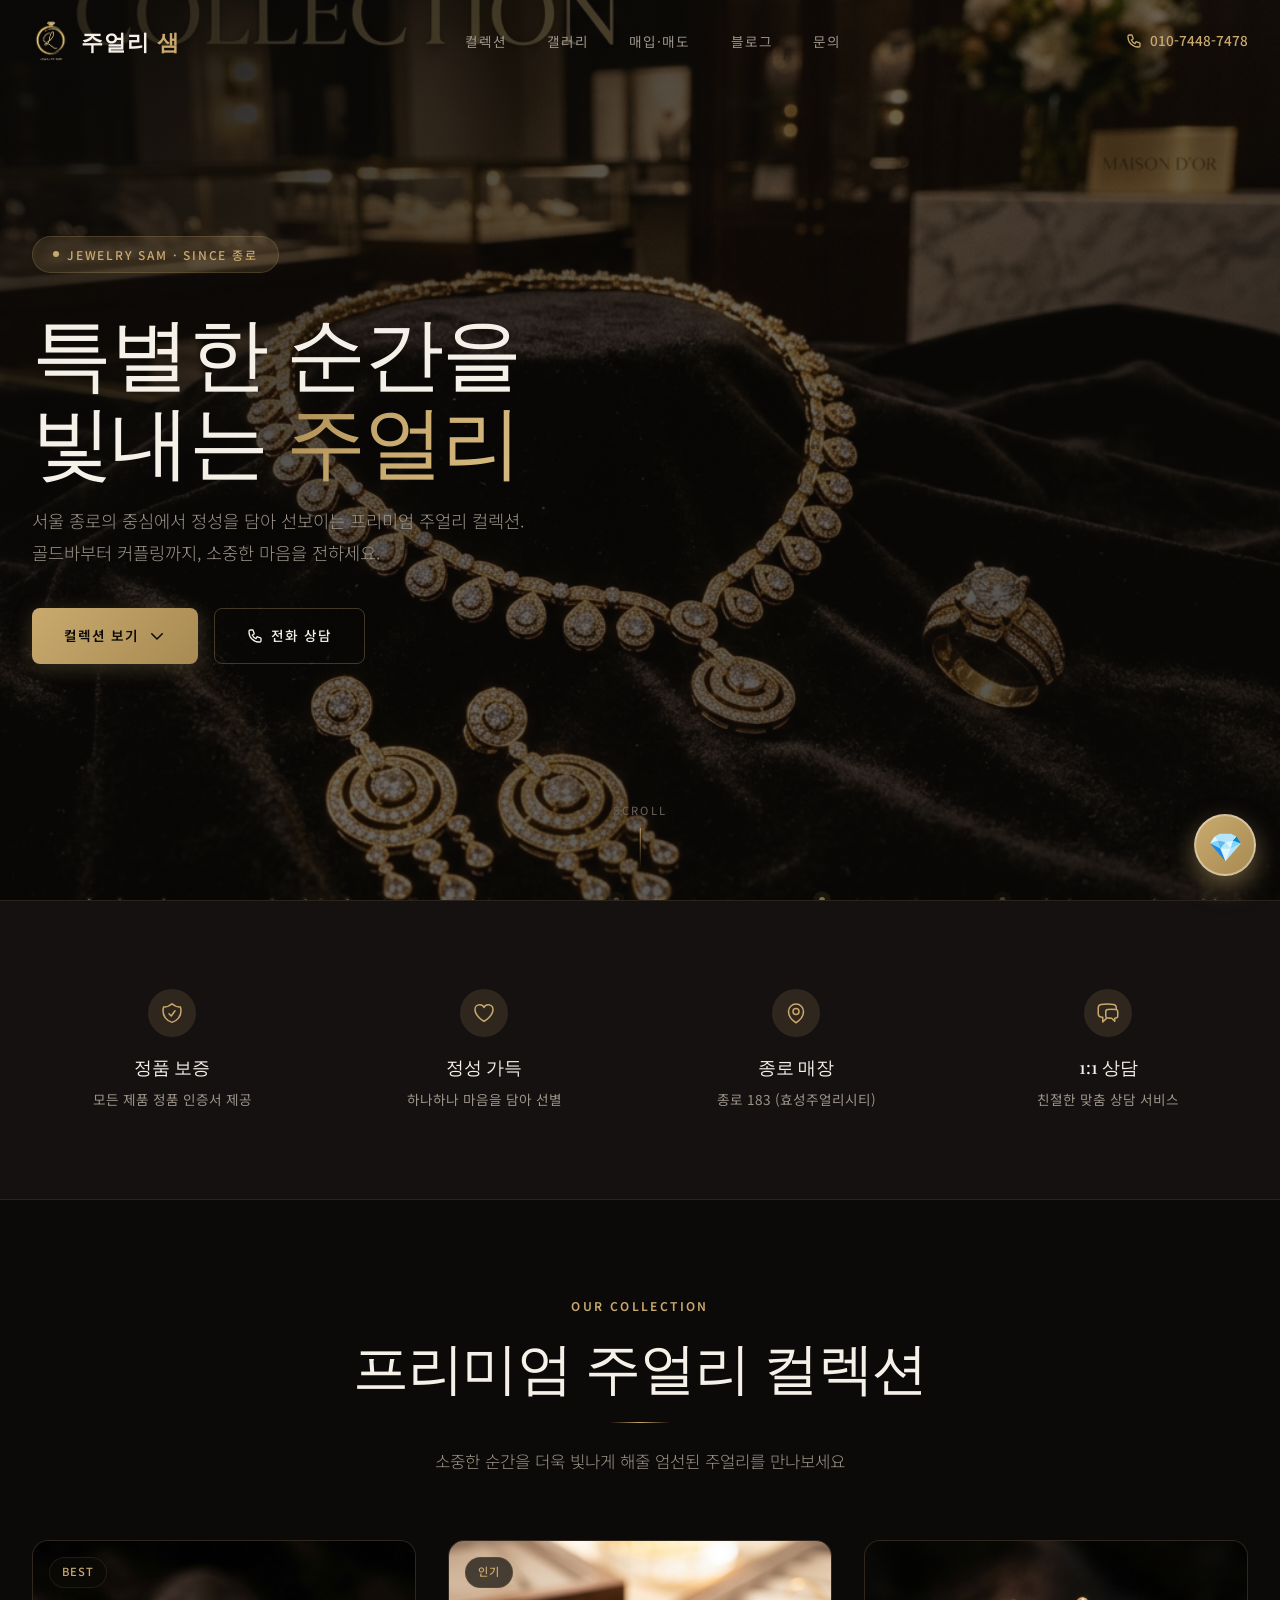
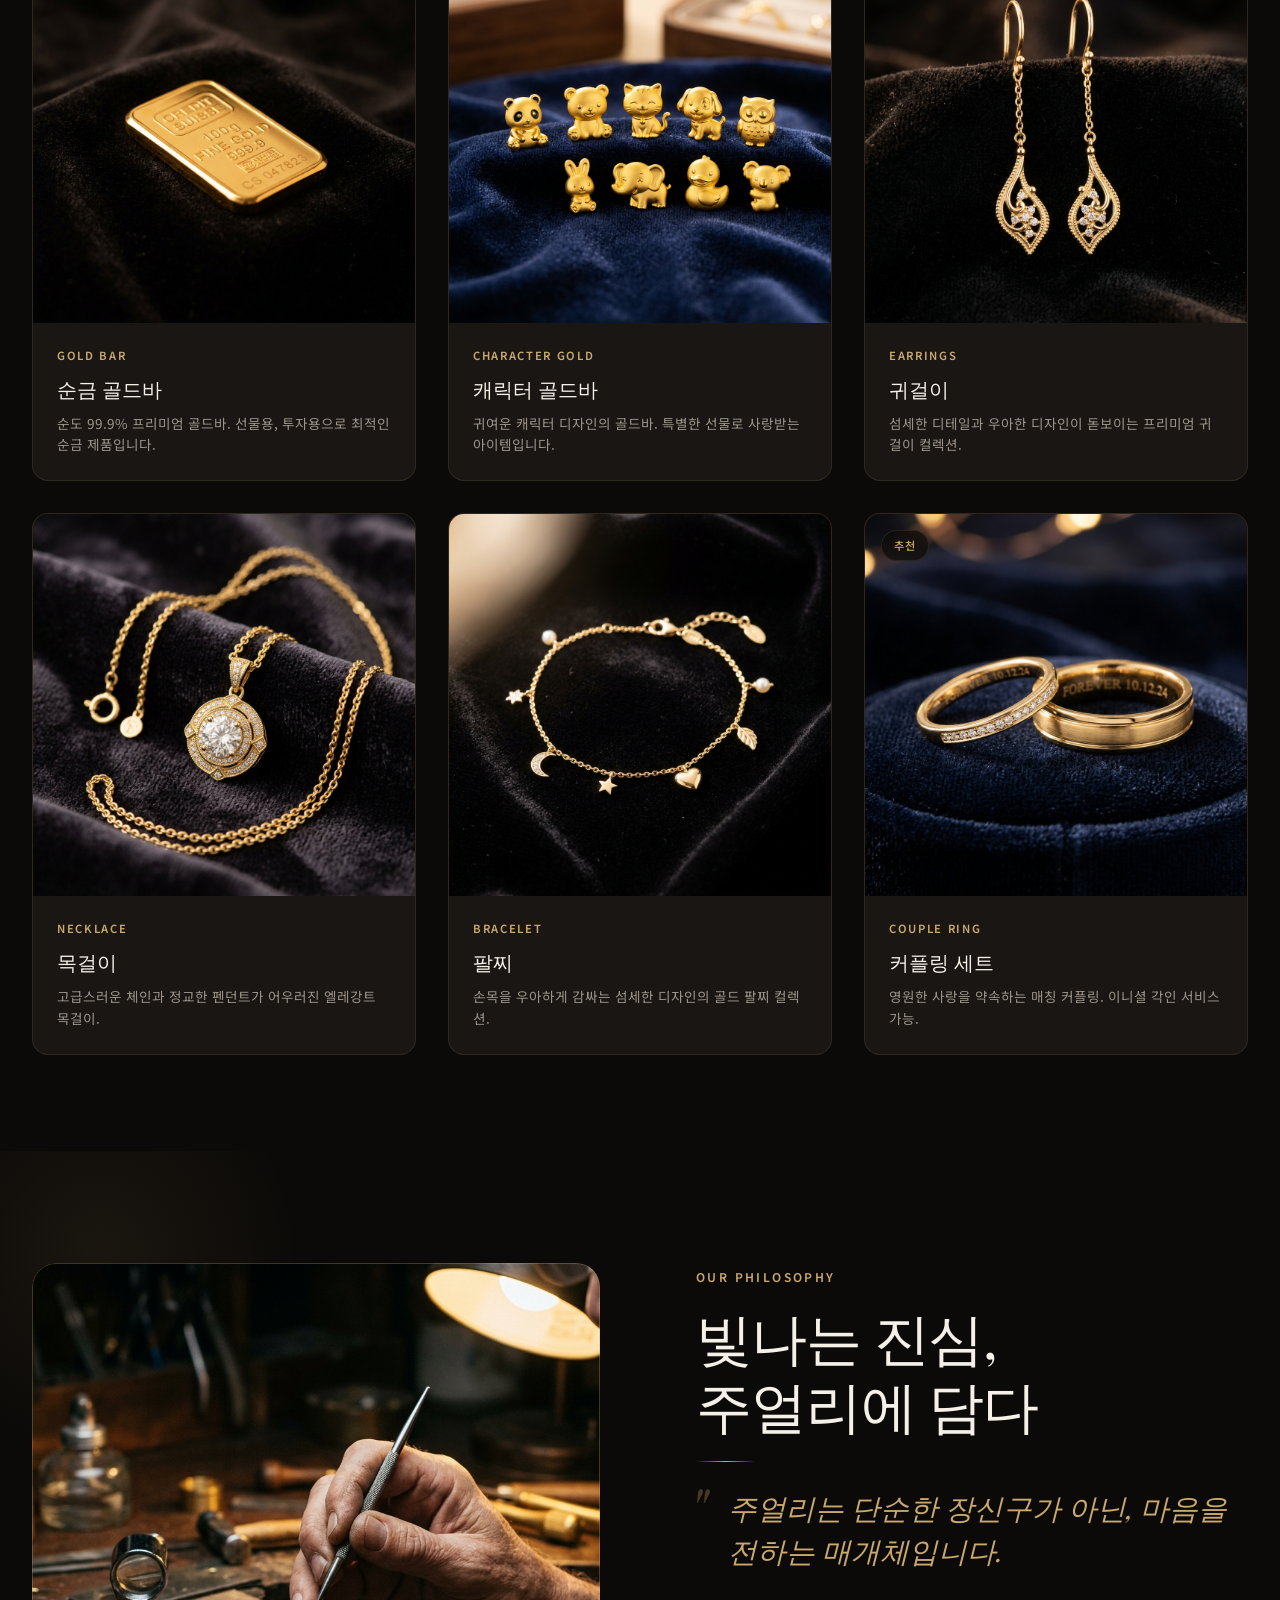
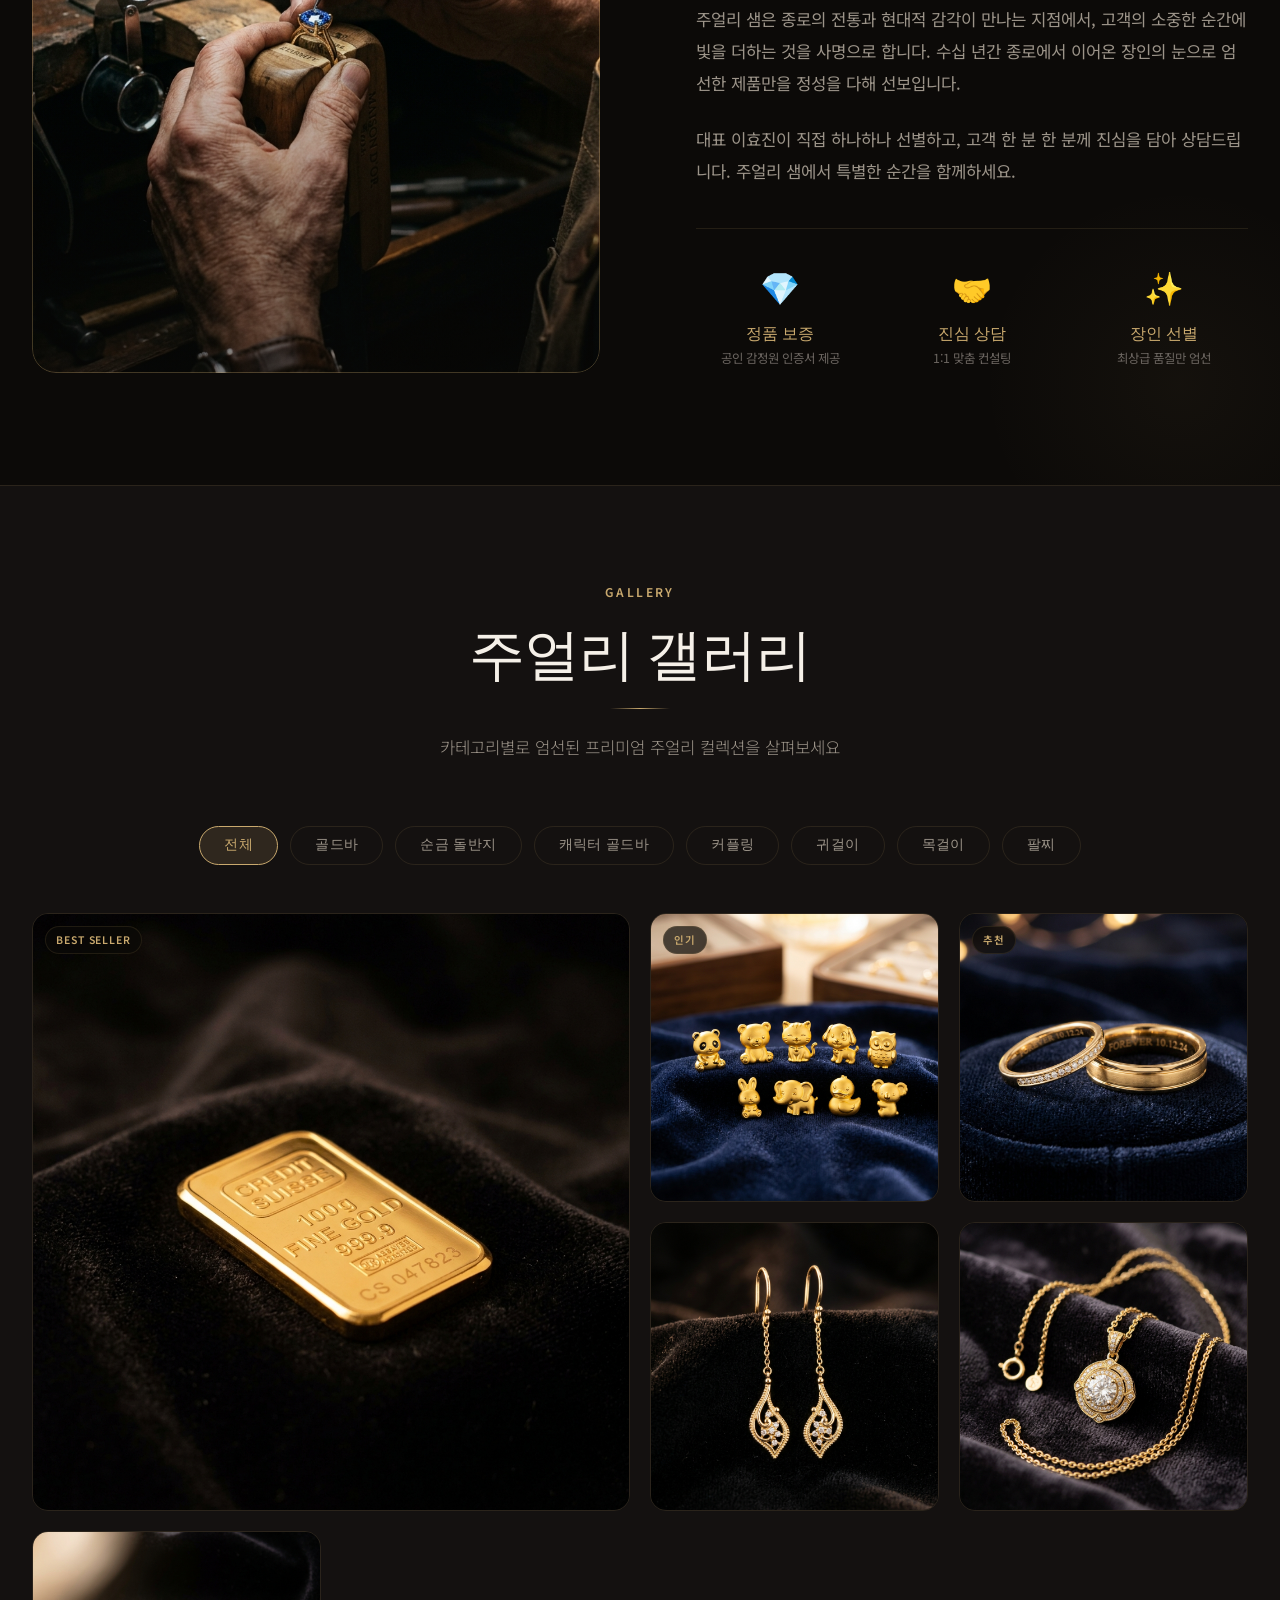
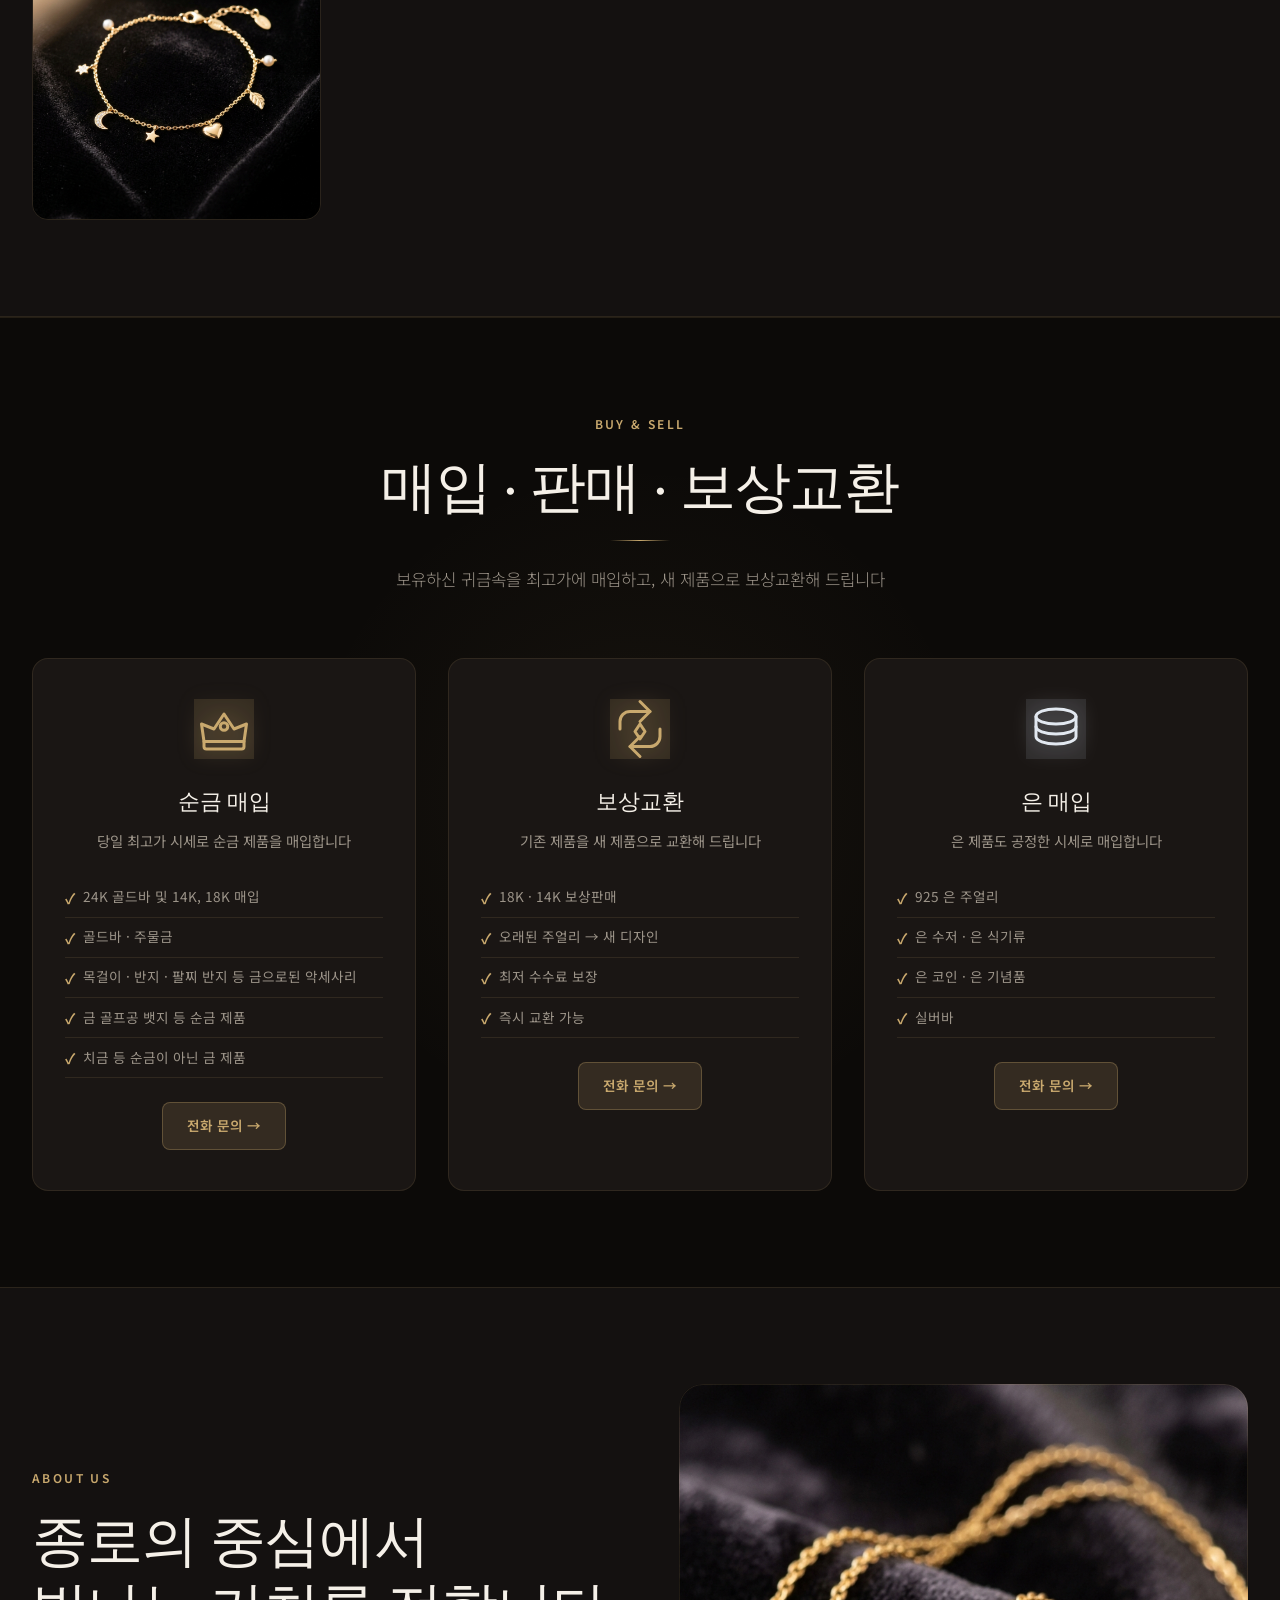
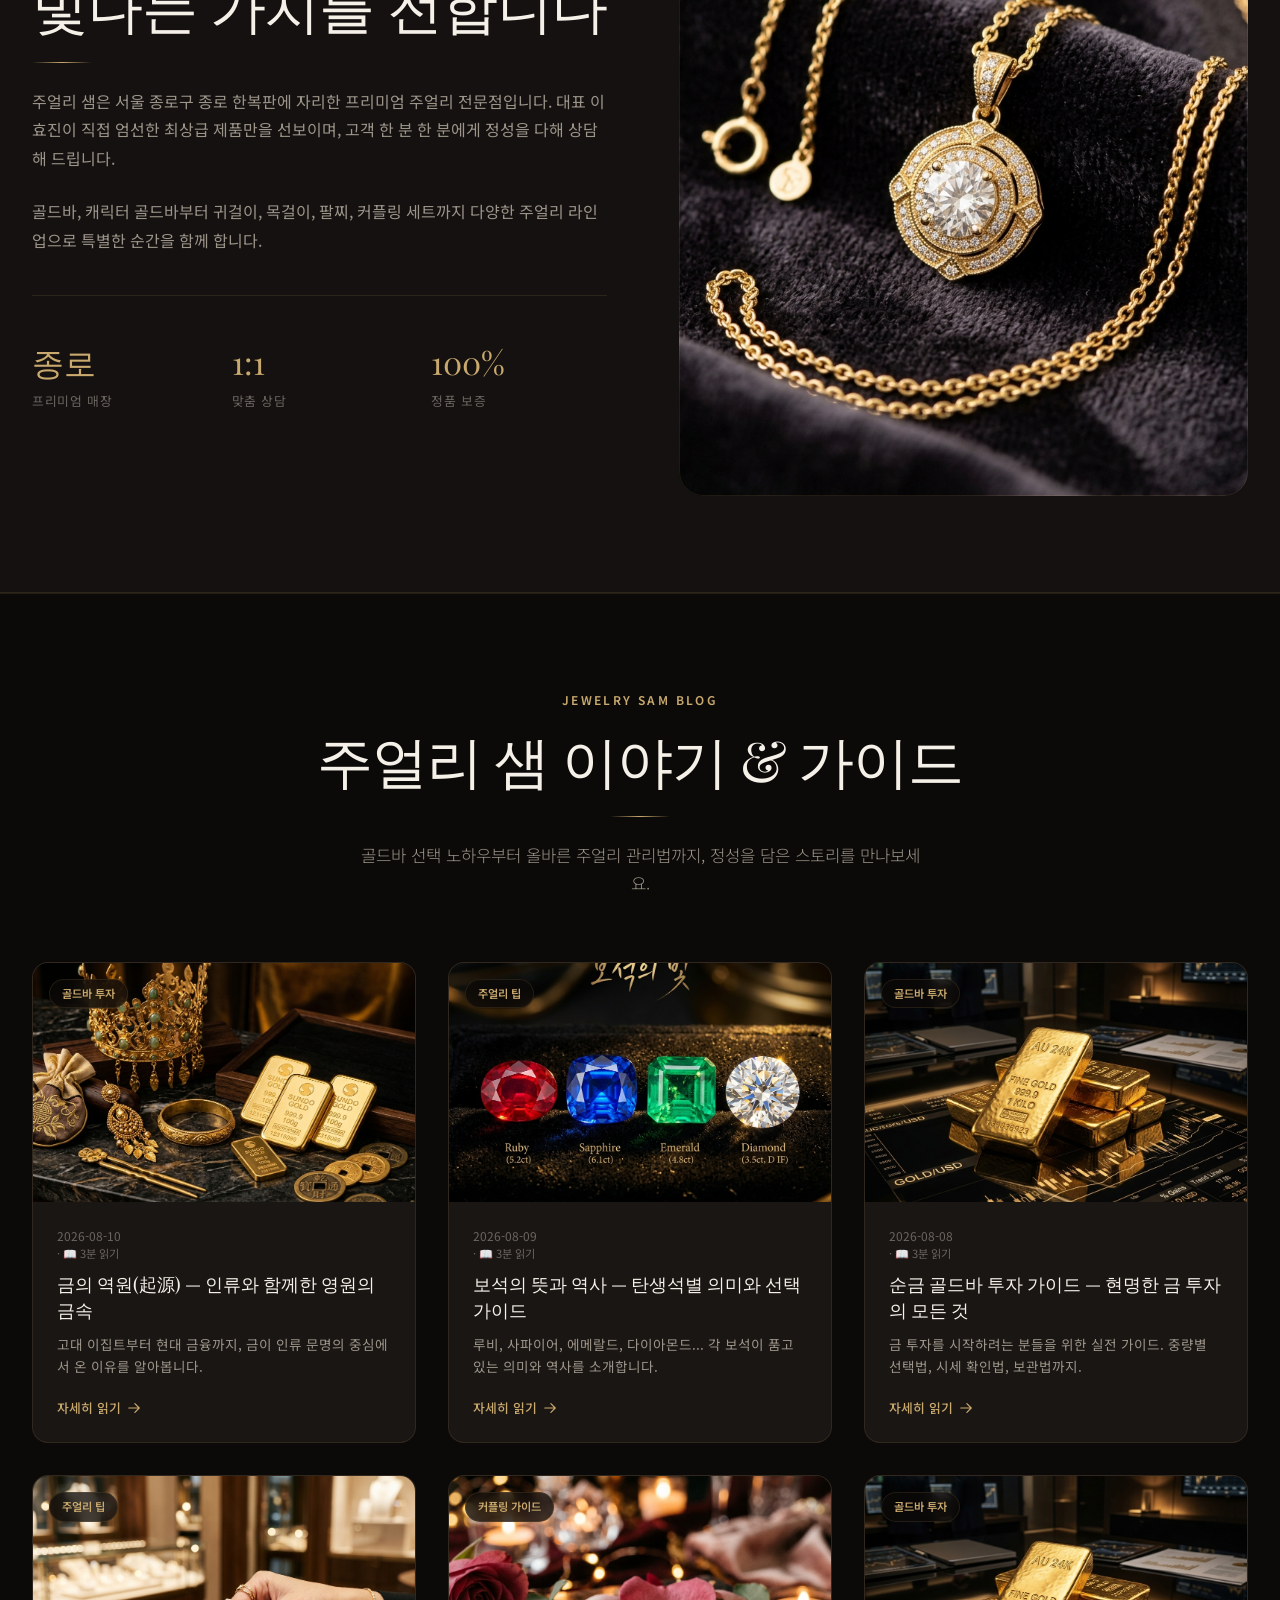
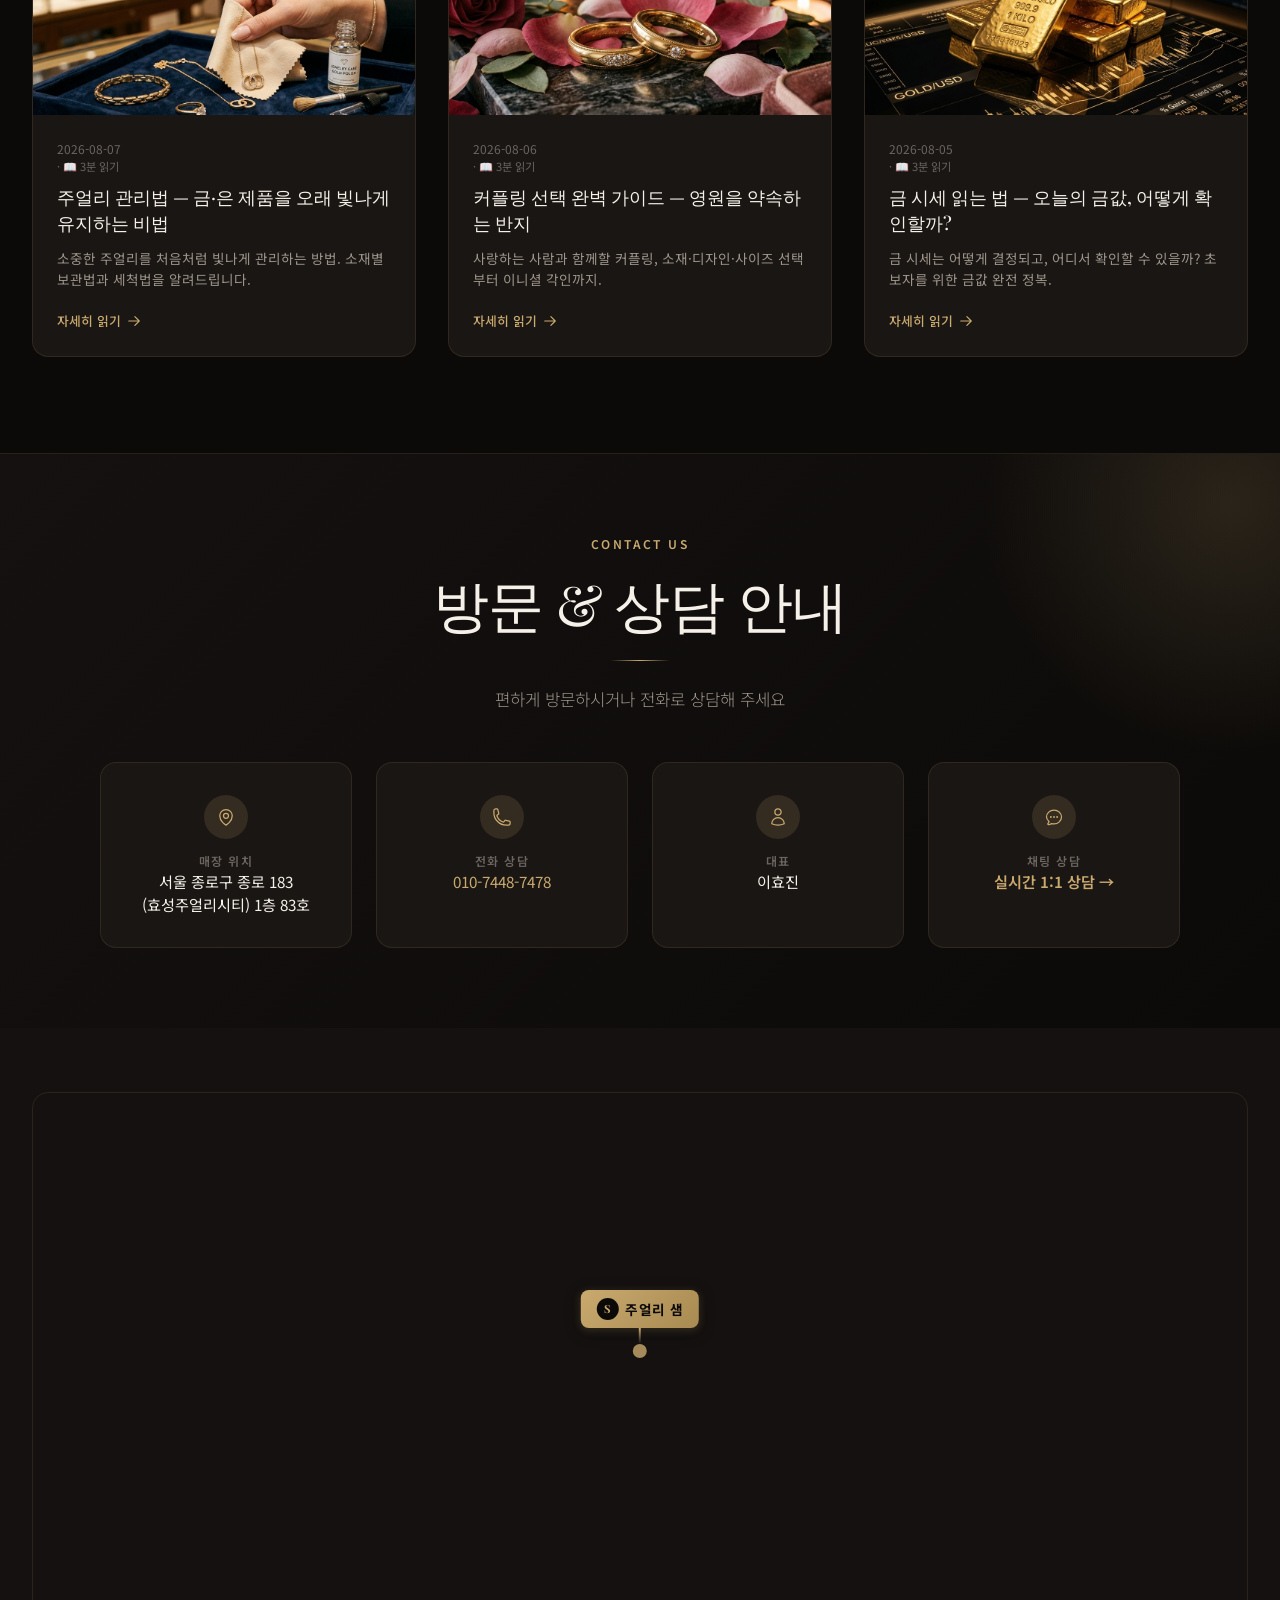
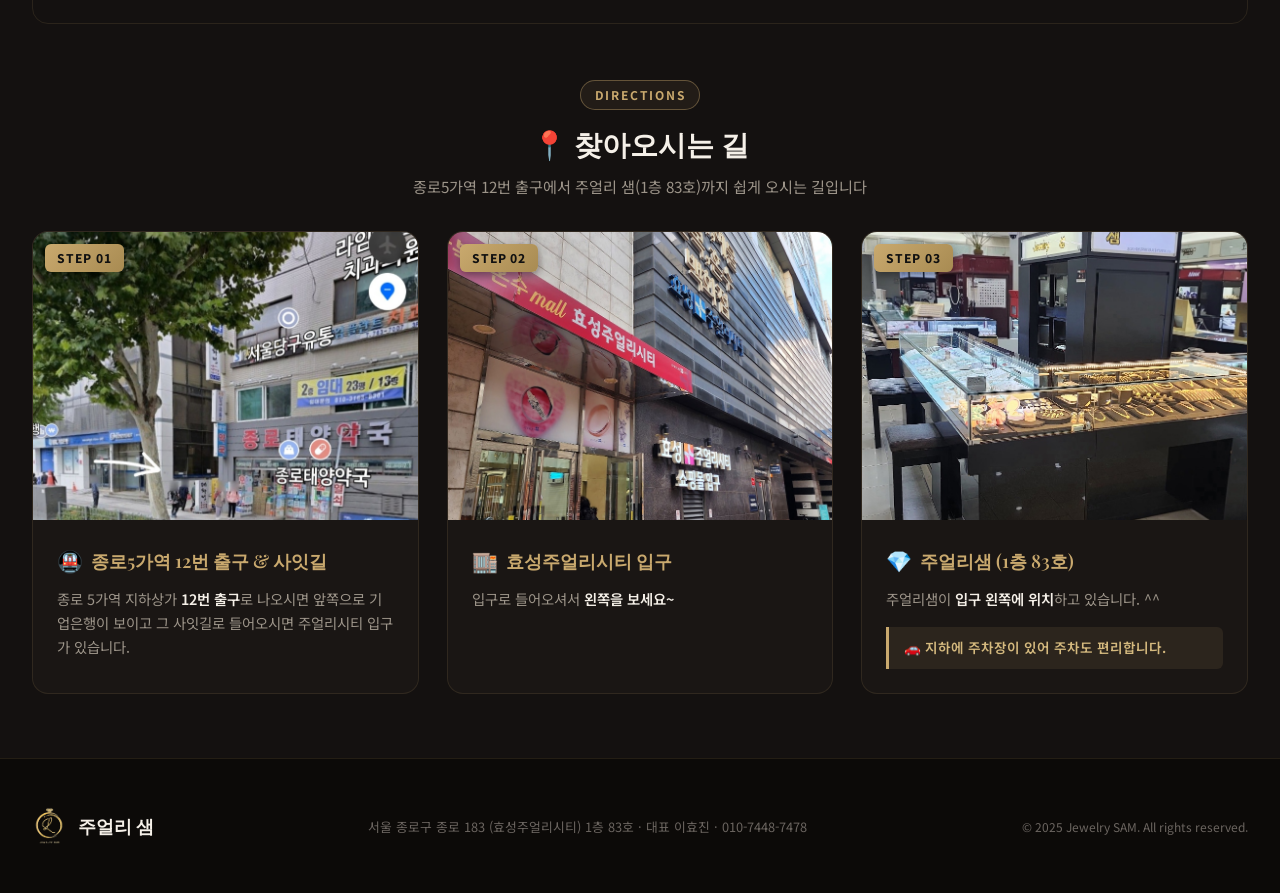
==== commit 9faae79b: "feat: Add Chat Consultation card to Contact Us section" ====
--- a/index.html
+++ b/index.html
@@ -769,6 +769,17 @@
               <div class="cta-contact-value">이효진</div>
             </div>
           </div>
+          <div class="cta-contact-item clickable-contact-item" onclick="window.JewelrySamWidget ? window.JewelrySamWidget.open() : (window.DocuMindWidget && window.DocuMindWidget.open())" style="cursor: pointer;">
+            <div class="cta-contact-icon">
+              <svg xmlns="http://www.w3.org/2000/svg" fill="none" viewBox="0 0 24 24" stroke="currentColor" stroke-width="1.5">
+                <path stroke-linecap="round" stroke-linejoin="round" d="M8.625 12a.375.375 0 11-.75 0 .375.375 0 01.75 0zm0 0H8.25m4.125 0a.375.375 0 11-.75 0 .375.375 0 01.75 0zm0 0h-.375m4.125 0a.375.375 0 11-.75 0 .375.375 0 01.75 0zm0 0h-.375M21 12c0 4.556-4.03 8.25-9 8.25a9.764 9.764 0 01-2.555-.337A5.972 5.972 0 015.41 20.97a.596.596 0 01-.743-.361.596.596 0 01.042-.647 7.747 7.747 0 001.274-2.58C4.388 15.932 3 14.07 3 12c0-4.556 4.03-8.25 9-8.25s9 3.694 9 8.25z" />
+              </svg>
+            </div>
+            <div>
+              <div class="cta-contact-label">채팅 상담</div>
+              <div class="cta-contact-value"><span style="color: var(--color-gold); font-weight: 600;">실시간 1:1 상담 →</span></div>
+            </div>
+          </div>
         </div>
       </div>
     </div>
--- a/style.css
+++ b/style.css
@@ -1018,9 +1018,9 @@
 
 .cta-contact-grid {
   display: grid;
-  grid-template-columns: repeat(3, 1fr);
-  gap: 2rem;
-  max-width: 800px;
+  grid-template-columns: repeat(4, 1fr);
+  gap: 1.5rem;
+  max-width: 1080px;
   margin: 3rem auto 0;
 }
 
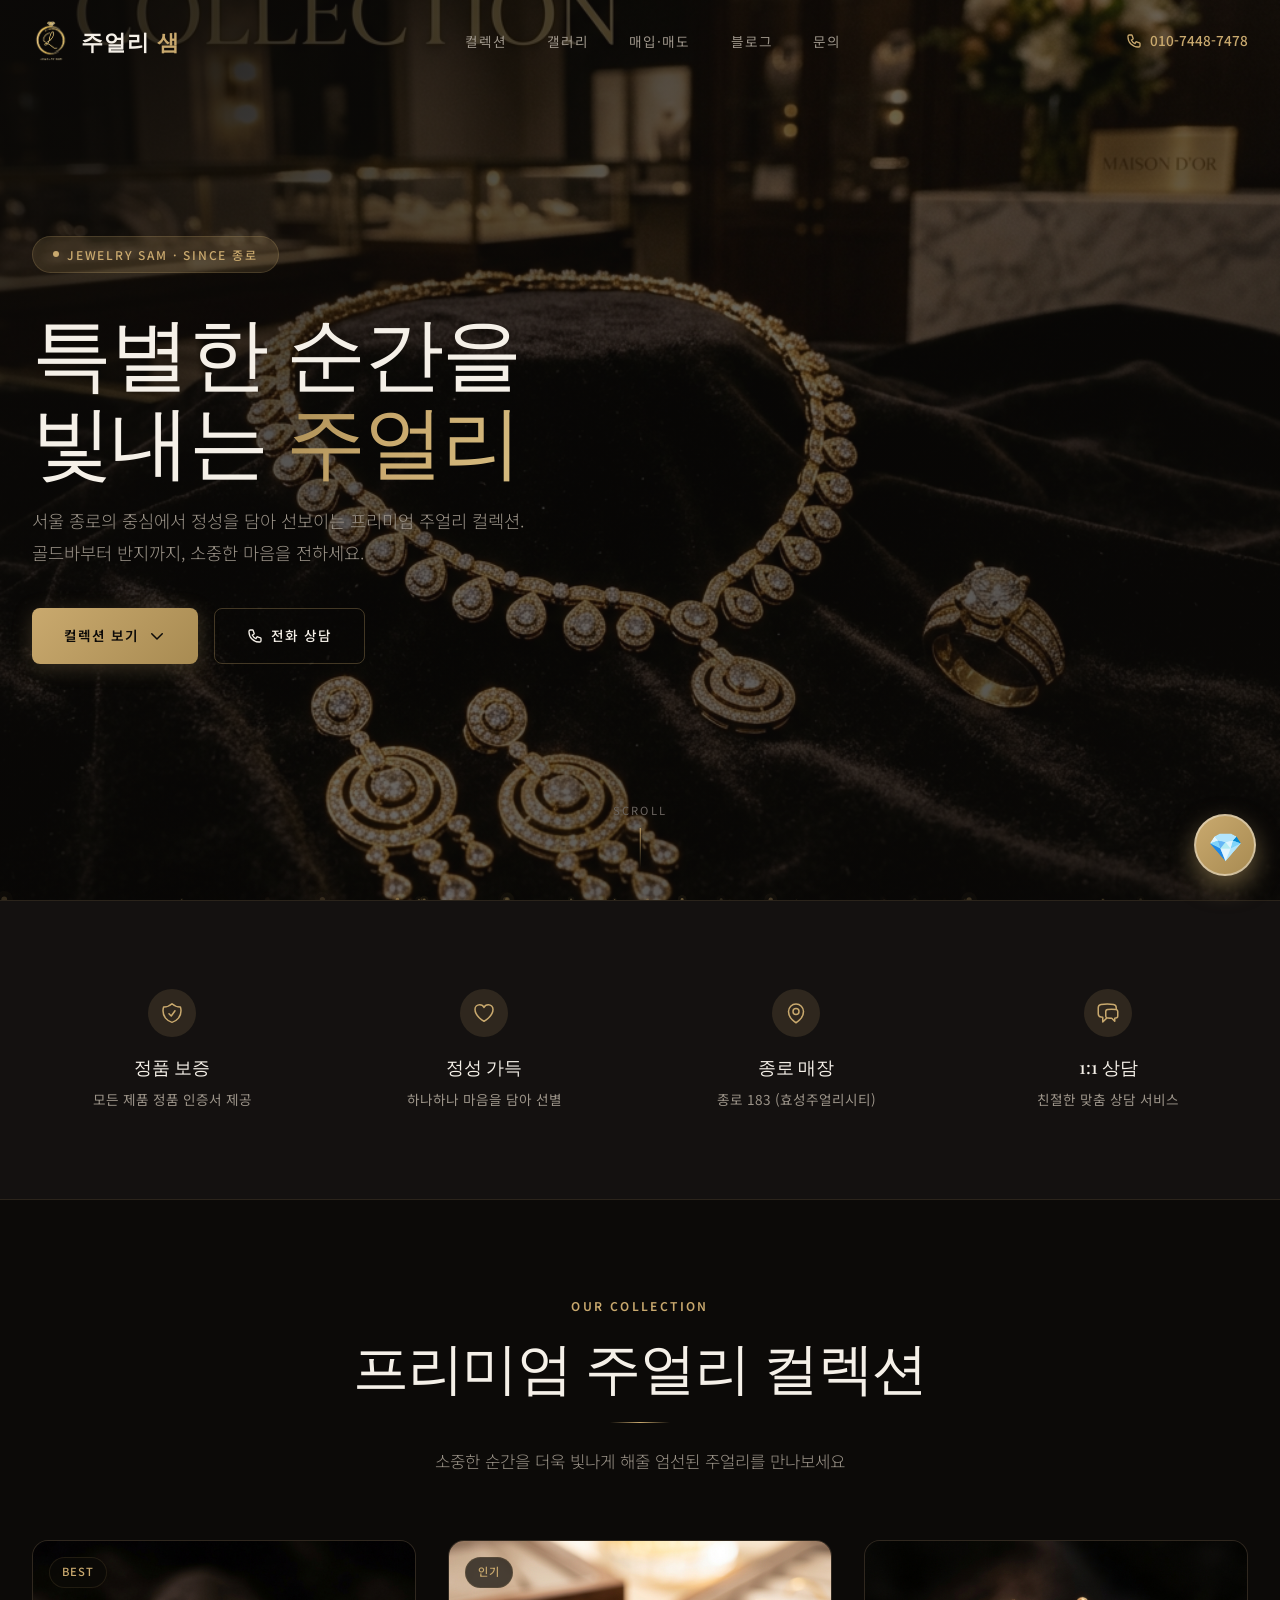
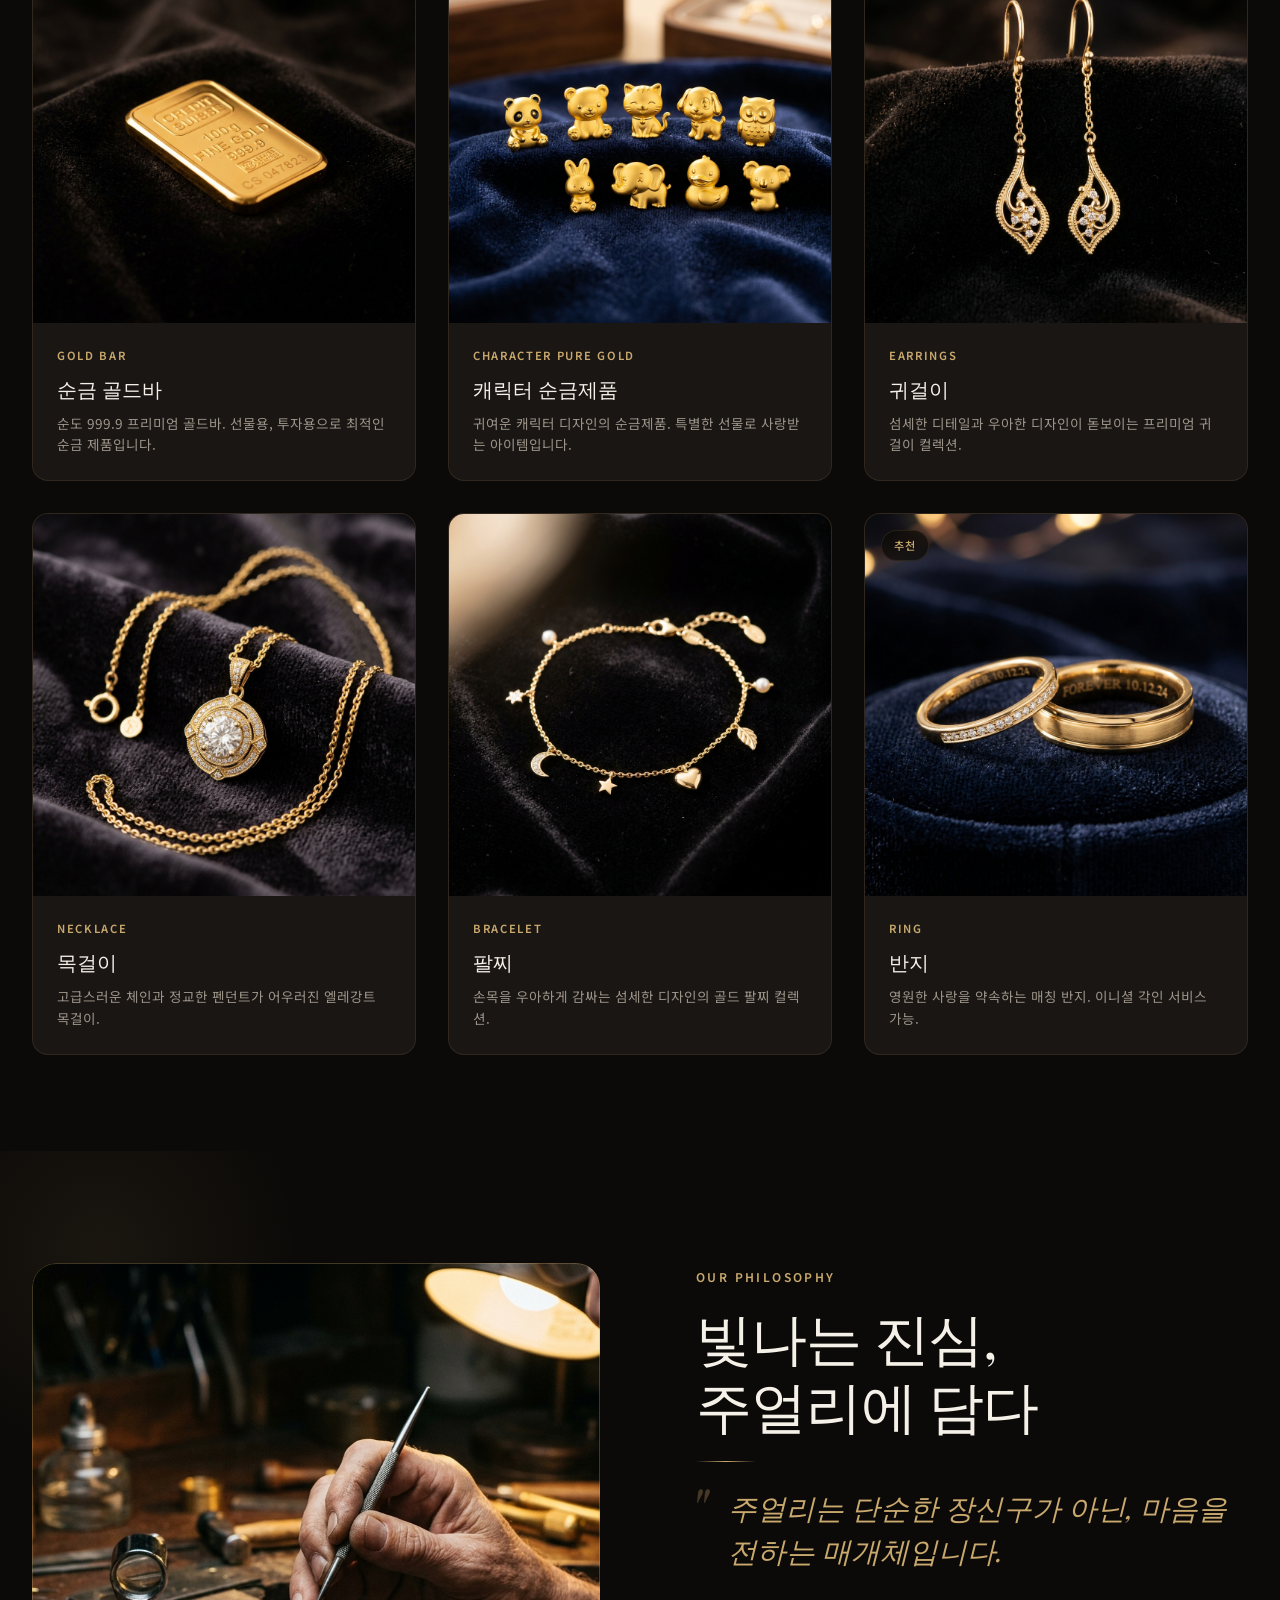
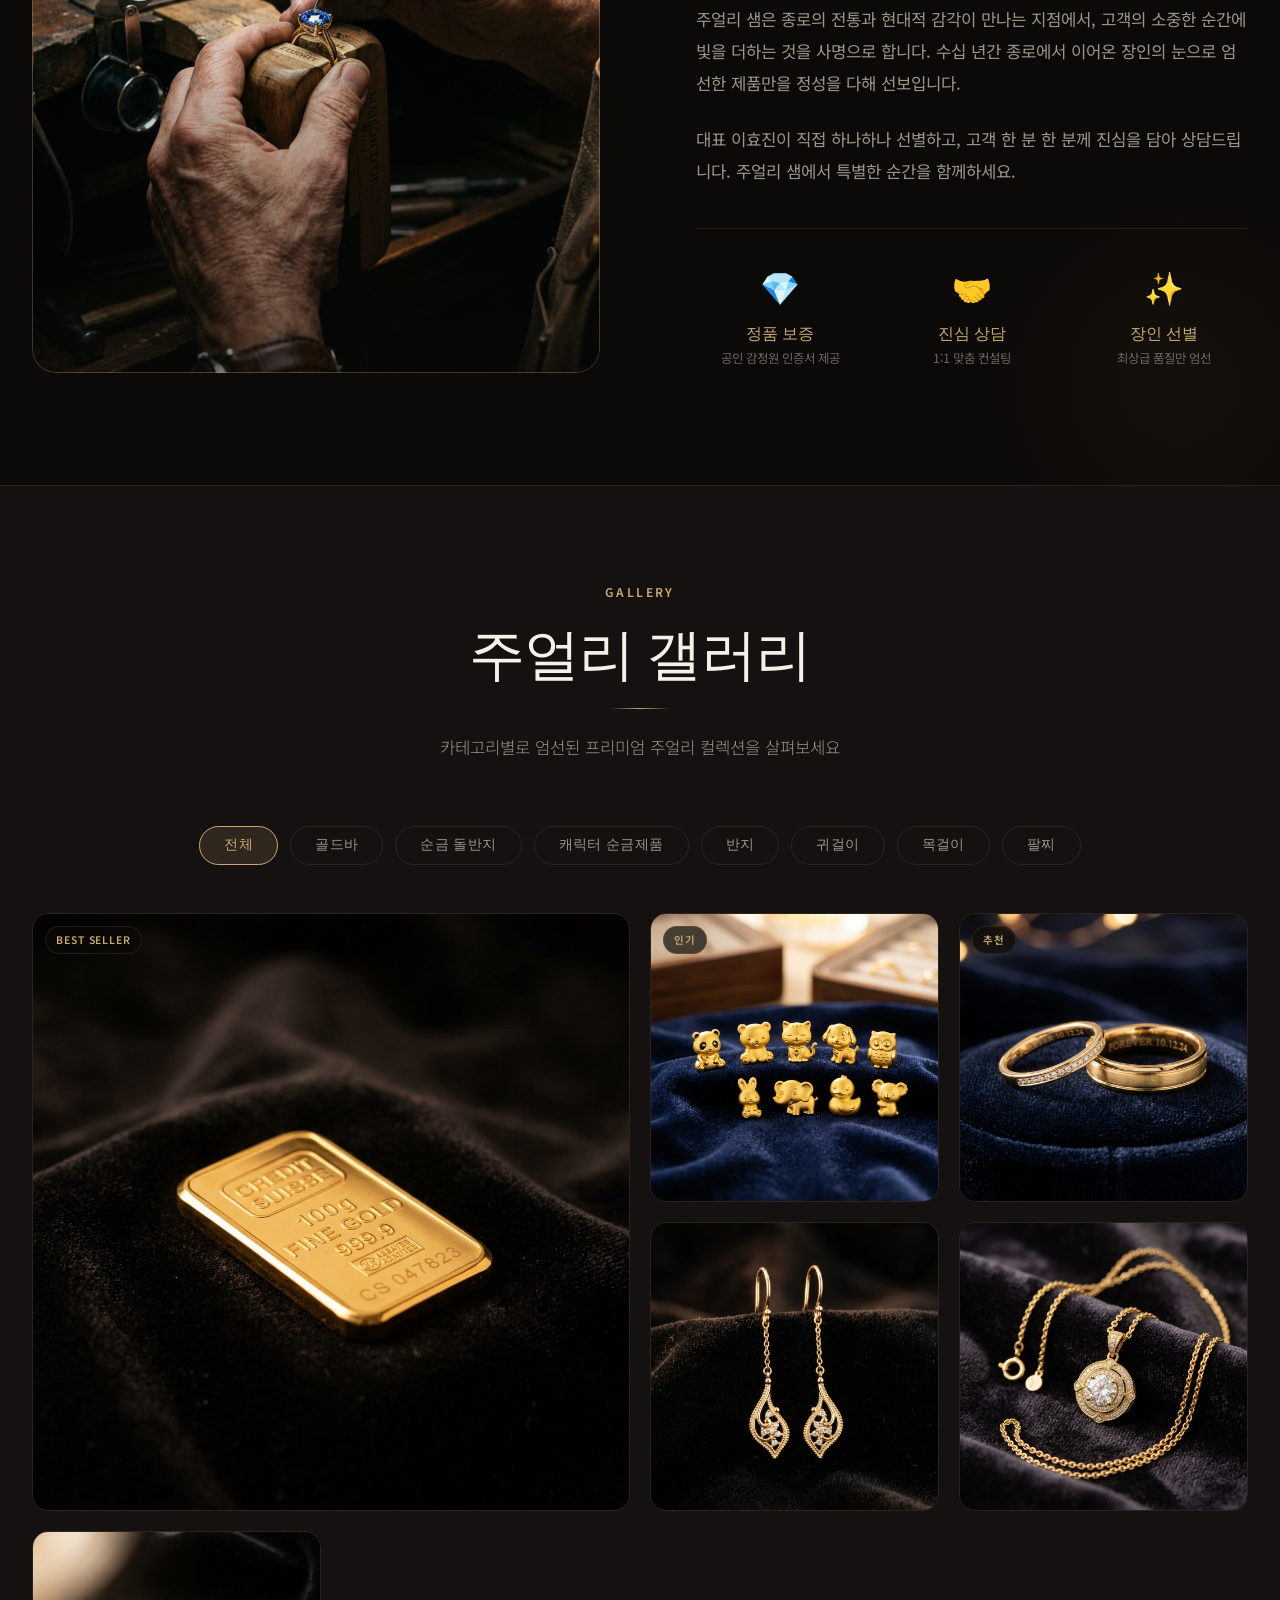
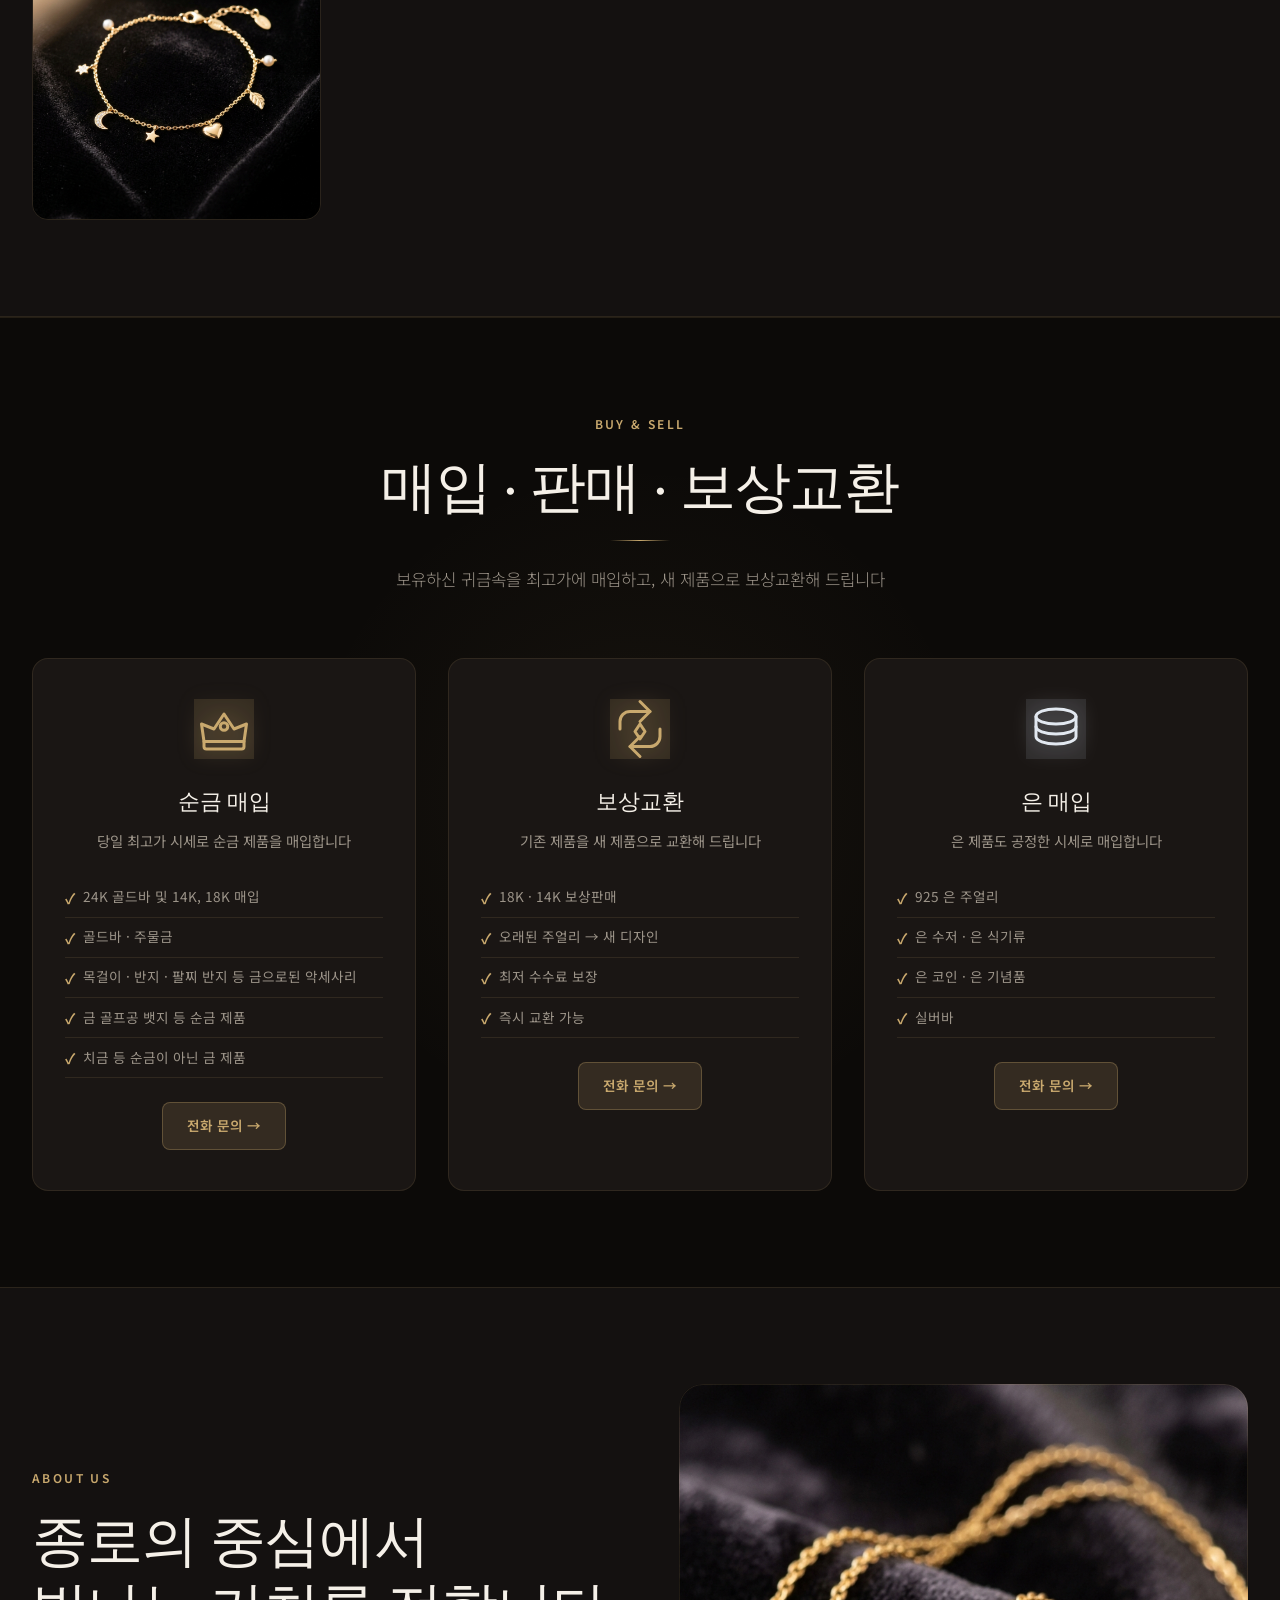
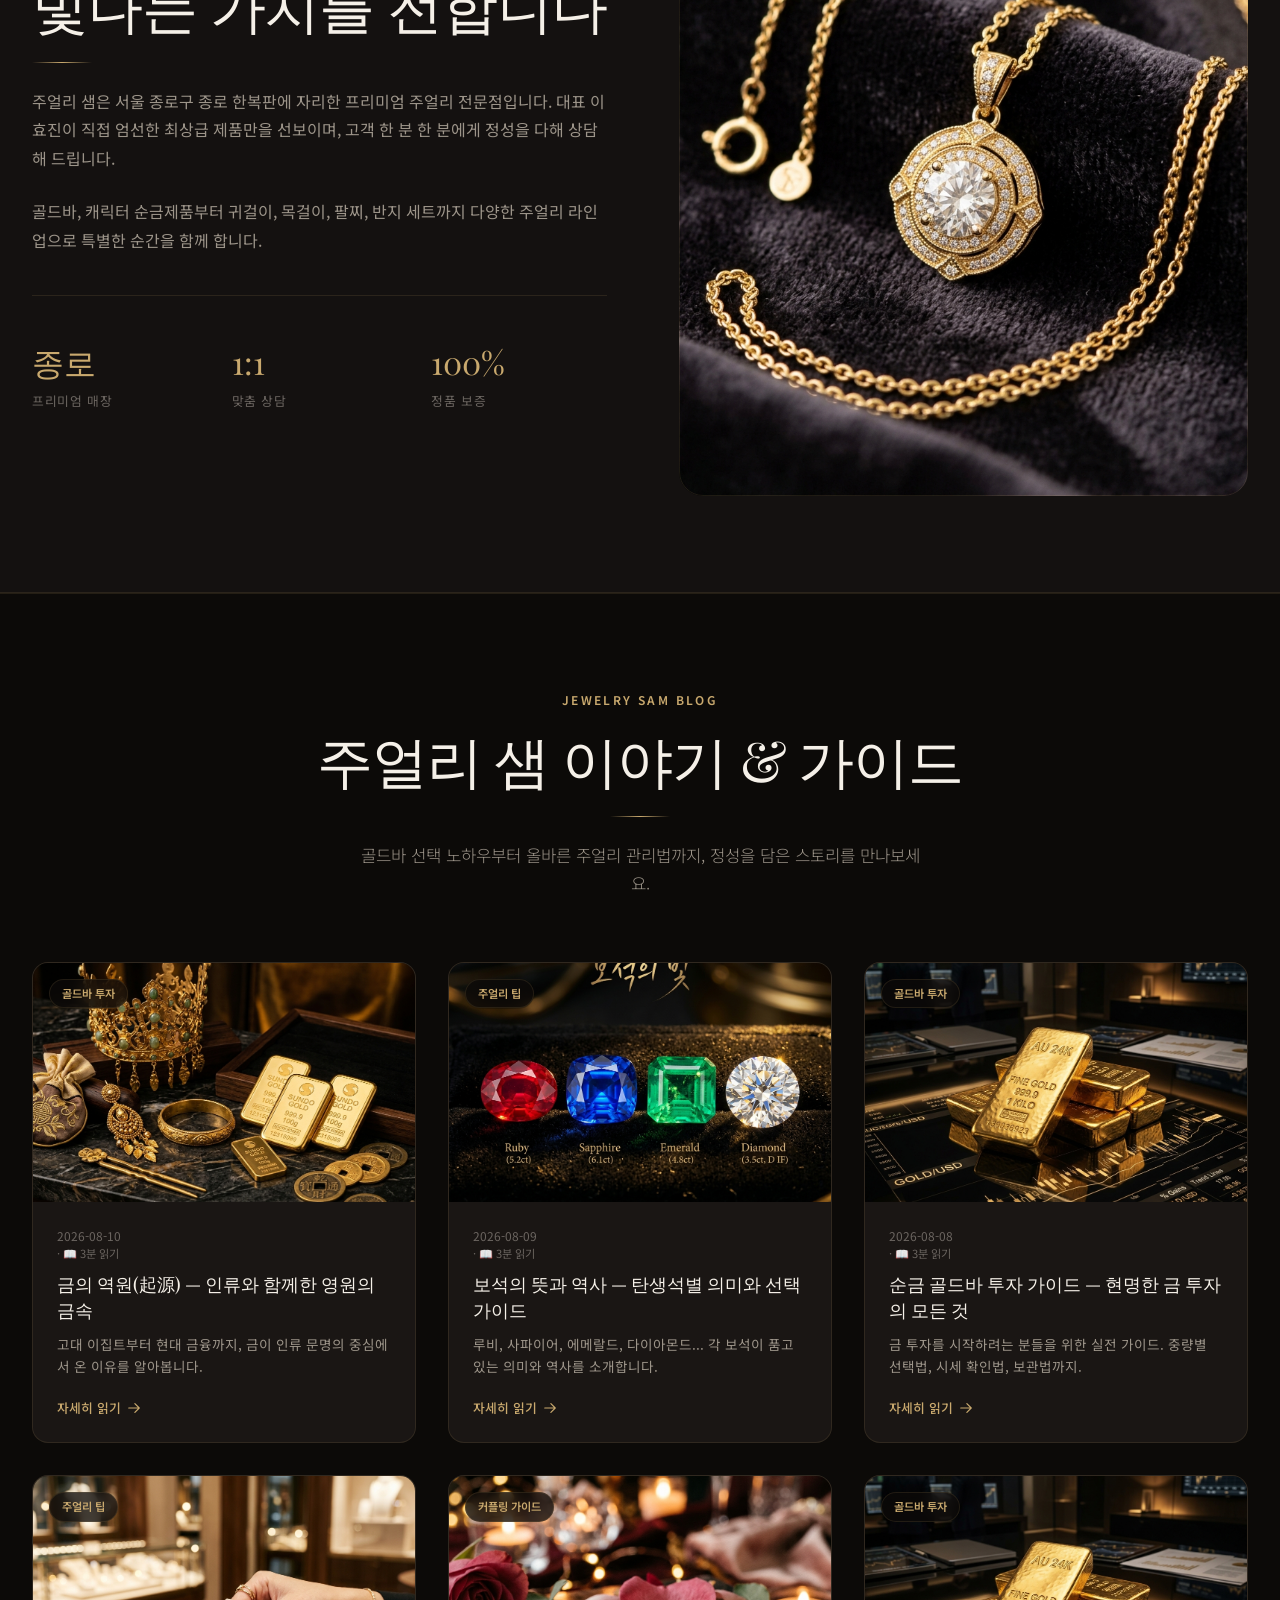
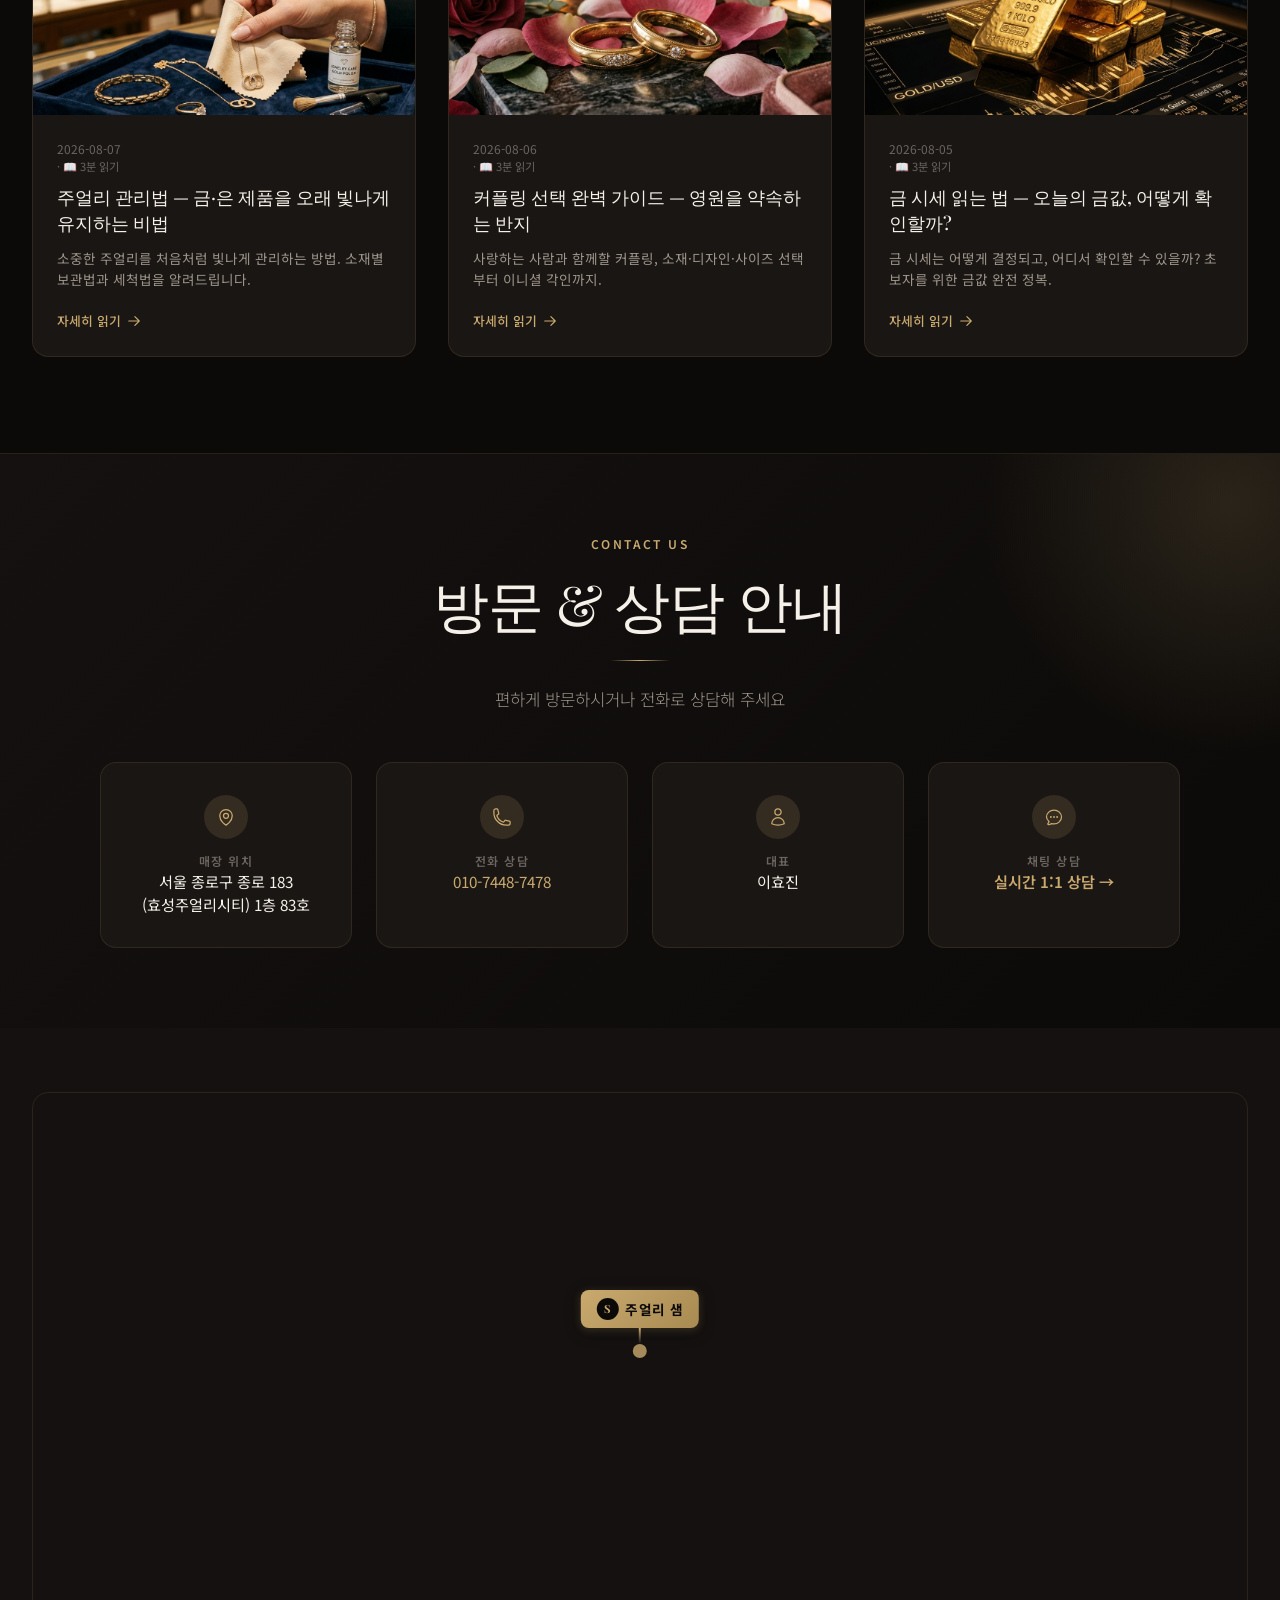
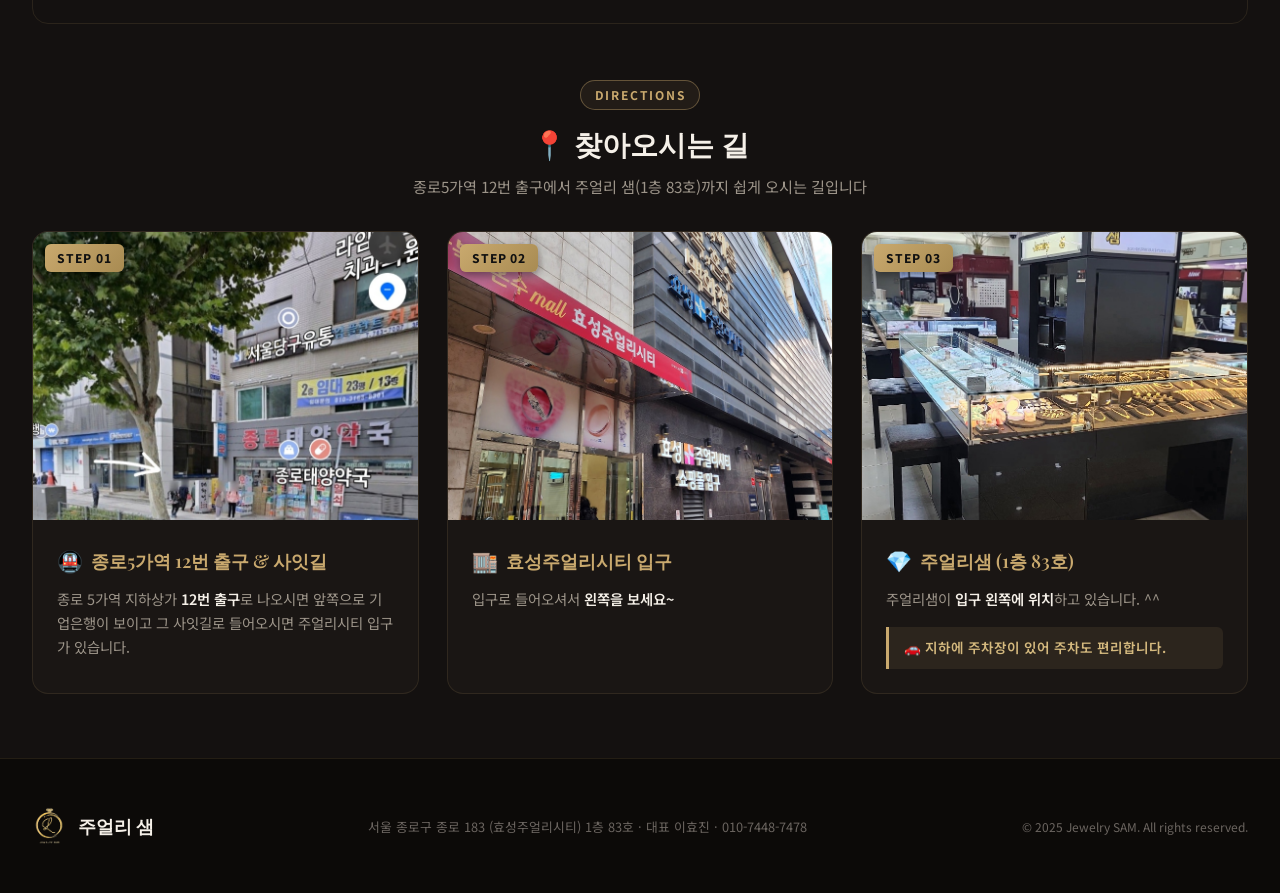
==== commit 3641ee6c: "fix: Update wording for pure gold purity 999.9, character gold products & ring categories" ====
--- a/index.html
+++ b/index.html
@@ -11,11 +11,11 @@
   <meta http-equiv="Expires" content="0" />
 
   <!-- SEO Primary Meta Tags -->
-  <title>주얼리 샘 | Jewelry SAM - 종로 골드바·순금 돌반지·커플링·귀걸이·목걸이 전문점</title>
+  <title>주얼리 샘 | Jewelry SAM - 종로 골드바·순금 돌반지·반지·귀걸이·목걸이 전문점</title>
   <meta name="description"
-    content="서울 종로구 종로 183 (효성주얼리시티 1층 83호). 24K 순금 돌반지, 골드바, 18K·14K 커플링, 금 악세사리, 금 뱃지, 순금 골프공, 주물금, 치금(이빨금), 은제품 당일 최고가 매입 & 보상판매. 1:1 맞춤 상담. 대표 이효진.">
+    content="서울 종로구 종로 183 (효성주얼리시티 1층 83호). 24K 순금 돌반지, 골드바, 18K·14K 반지, 금 악세사리, 금 뱃지, 순금 골프공, 주물금, 치금(이빨금), 은제품 당일 최고가 매입 & 보상판매. 1:1 맞춤 상담. 대표 이효진.">
   <meta name="keywords"
-    content="주얼리 샘, Jewelry SAM, 종로 주얼리, 종로 돌반지, 순금 돌반지, 첫돌 선물, 백일반지, 돌팔찌, 골드바, 순금 골드바, 캐릭터 골드바, 주물금, 덩어리금, 치금, 이빨금, 금 뱃지, 순금 골프공, 금 악세사리, 14K 매입, 18K 매입, 은 매입, 실버바, 금시세, 종로 금은방, 효성주얼리시티, 이효진">
+    content="주얼리 샘, Jewelry SAM, 종로 주얼리, 종로 돌반지, 순금 돌반지, 첫돌 선물, 백일반지, 돌팔찌, 골드바, 순금 골드바, 캐릭터 순금제품, 주물금, 덩어리금, 치금, 이빨금, 금 뱃지, 순금 골프공, 금 악세사리, 14K 매입, 18K 매입, 은 매입, 실버바, 금시세, 종로 금은방, 효성주얼리시티, 이효진">
   <meta name="author" content="주얼리 샘">
   <meta name="robots" content="index, follow, max-snippet:-1, max-image-preview:large, max-video-preview:-1">
   <link rel="canonical" href="https://sam.lymin80.shop">
@@ -23,9 +23,9 @@
   <!-- Open Graph / Facebook -->
   <meta property="og:type" content="website">
   <meta property="og:url" content="https://sam.lymin80.shop">
-  <meta property="og:title" content="주얼리 샘 | Jewelry SAM - 종로 골드바·귀걸이·목걸이·커플링 전문점">
+  <meta property="og:title" content="주얼리 샘 | Jewelry SAM - 종로 골드바·귀걸이·목걸이·반지 전문점">
   <meta property="og:description"
-    content="서울 종로구 종로 183 (효성주얼리시티). 순금 골드바, 캐릭터 골드바, 귀걸이, 목걸이, 팔찌, 커플링 세트 등 프리미엄 주얼리 전문점. 정품 보증 및 1:1 맞춤 상담.">
+    content="서울 종로구 종로 183 (효성주얼리시티). 순금 골드바, 캐릭터 순금제품, 귀걸이, 목걸이, 팔찌, 반지 세트 등 프리미엄 주얼리 전문점. 정품 보증 및 1:1 맞춤 상담.">
   <meta property="og:image" content="https://sam.lymin80.shop/images/hero.png">
   <meta property="og:locale" content="ko_KR">
   <meta property="og:site_name" content="주얼리 샘">
@@ -33,7 +33,7 @@
   <!-- Twitter Card -->
   <meta name="twitter:card" content="summary_large_image">
   <meta name="twitter:title" content="주얼리 샘 | Jewelry SAM - 종로 프리미엄 주얼리">
-  <meta name="twitter:description" content="종로 골드바·귀걸이·목걸이·팔찌·커플링 전문점. 정품 보증, 맞춤 상담.">
+  <meta name="twitter:description" content="종로 골드바·귀걸이·목걸이·팔찌·반지 전문점. 정품 보증, 맞춤 상담.">
   <meta name="twitter:image" content="https://sam.lymin80.shop/images/hero.png">
 
   <!-- GEO Tags -->
@@ -48,6 +48,10 @@
   <link rel="icon" type="image/png" sizes="32x32" href="images/favicon.png">
   <link rel="icon" type="image/x-icon" href="favicon.ico">
   <link rel="apple-touch-icon" href="images/favicon.png">
+
+  <!-- Sitemap & RSS Feed Discovery -->
+  <link rel="sitemap" type="application/xml" title="Sitemap" href="https://sam.lymin80.shop/sitemap.xml">
+  <link rel="alternate" type="application/rss+xml" title="주얼리 샘 공식 블로그 RSS" href="https://sam.lymin80.shop/rss.xml">
 
   <link rel="stylesheet" href="style.css?v=20260812_0955">
 
@@ -62,7 +66,7 @@
     "@type": "JewelryStore",
     "name": "주얼리 샘",
     "alternateName": "Jewelry SAM",
-    "description": "서울 종로구에 위치한 프리미엄 주얼리 전문점. 순금 골드바, 캐릭터 골드바, 귀걸이, 목걸이, 팔찌, 커플링 세트 등 다양한 주얼리를 정품 보증과 함께 제공합니다.",
+    "description": "서울 종로구에 위치한 프리미엄 주얼리 전문점. 순금 골드바, 캐릭터 순금제품, 귀걸이, 목걸이, 팔찌, 반지 세트 등 다양한 주얼리를 정품 보증과 함께 제공합니다.",
     "url": "https://sam.lymin80.shop",
     "telephone": "+82-10-7448-7478",
     "address": {
@@ -86,13 +90,13 @@
       "@type": "OfferCatalog",
       "name": "주얼리 샘 컬렉션",
       "itemListElement": [
-        { "@type": "Offer", "itemOffered": { "@type": "Product", "name": "순금 골드바", "description": "순도 99.9% 프리미엄 골드바. 선물용, 투자용 순금 제품.", "category": "골드바" }},
+        { "@type": "Offer", "itemOffered": { "@type": "Product", "name": "순금 골드바", "description": "순도 999.9 프리미엄 골드바. 선물용, 투자용 순금 제품.", "category": "골드바" }},
         { "@type": "Offer", "itemOffered": { "@type": "Product", "name": "순금 돌반지 세트", "description": "첫돌·백일 기념 24K 순금 돌반지 및 돌팔찌. 1돈, 반돈 정품 보증.", "category": "돌반지" }},
-        { "@type": "Offer", "itemOffered": { "@type": "Product", "name": "캐릭터 골드바", "description": "귀여운 캐릭터 디자인의 골드바. 특별한 선물 아이템.", "category": "캐릭터 골드바" }},
+        { "@type": "Offer", "itemOffered": { "@type": "Product", "name": "캐릭터 순금제품", "description": "귀여운 캐릭터 디자인의 순금제품. 특별한 선물 아이템.", "category": "캐릭터 순금제품" }},
         { "@type": "Offer", "itemOffered": { "@type": "Product", "name": "귀걸이", "description": "섬세한 디테일과 우아한 디자인의 프리미엄 귀걸이.", "category": "귀걸이" }},
         { "@type": "Offer", "itemOffered": { "@type": "Product", "name": "목걸이", "description": "고급스러운 체인과 정교한 펜던트가 어우러진 목걸이.", "category": "목걸이" }},
         { "@type": "Offer", "itemOffered": { "@type": "Product", "name": "팔찌", "description": "손목을 우아하게 감싸는 섬세한 디자인의 골드 팔찌.", "category": "팔찌" }},
-        { "@type": "Offer", "itemOffered": { "@type": "Product", "name": "커플링 세트", "description": "영원한 사랑을 약속하는 매칭 커플링. 이니셜 각인 가능.", "category": "커플링" }},
+        { "@type": "Offer", "itemOffered": { "@type": "Product", "name": "반지 세트", "description": "영원한 사랑을 약속하는 매칭 반지. 이니셜 각인 가능.", "category": "반지" }},
         { "@type": "Offer", "itemOffered": { "@type": "Product", "name": "귀금속 및 금제품 최고가 매입", "description": "순금 24K, 18K, 14K, 10K, 주물금, 덩어리금, 금 뱃지, 금 골프공, 금 악세사리, 치금(이빨금), 은제품 당일 최고가 시세 매입.", "category": "금매입" }},
         { "@type": "Offer", "itemOffered": { "@type": "Product", "name": "주물금 & 치금(이빨금) 매입", "description": "주물금, 덩어리금, 치금(이빨금), 잡금 제품 최고가 매입 및 보상교환.", "category": "주물금" }}
       ]
@@ -127,7 +131,7 @@
         "name": "주얼리 샘에서 어떤 제품을 판매하나요?",
         "acceptedAnswer": {
           "@type": "Answer",
-          "text": "주얼리 샘에서는 순금 골드바, 캐릭터 골드바, 귀걸이, 목걸이, 팔찌, 커플링 세트 등 다양한 프리미엄 주얼리를 판매합니다. 모든 제품은 정품 보증서가 제공됩니다."
+          "text": "주얼리 샘에서는 순금 골드바, 캐릭터 순금제품, 귀걸이, 목걸이, 팔찌, 반지 세트 등 다양한 프리미엄 주얼리를 판매합니다. 모든 제품은 정품 보증서가 제공됩니다."
         }
       },
       {
@@ -143,7 +147,7 @@
         "name": "골드바를 선물용으로 구매할 수 있나요?",
         "acceptedAnswer": {
           "@type": "Answer",
-          "text": "네, 주얼리 샘에서는 선물용, 투자용 순금 골드바와 귀여운 캐릭터 골드바를 다양하게 구비하고 있습니다. 특별한 날 선물로 많이 찾으시는 인기 상품입니다."
+          "text": "네, 주얼리 샘에서는 선물용, 투자용 순금 골드바와 귀여운 캐릭터 순금제품을 다양하게 구비하고 있습니다. 특별한 날 선물로 많이 찾으시는 인기 상품입니다."
         }
       },
       {
@@ -263,7 +267,7 @@
         </h1>
         <p class="hero-description">
           서울 종로의 중심에서 정성을 담아 선보이는 프리미엄 주얼리 컬렉션.<br>
-          골드바부터 커플링까지, 소중한 마음을 전하세요.
+          골드바부터 반지까지, 소중한 마음을 전하세요.
         </p>
         <div class="hero-actions">
           <a href="#collection" class="btn-primary" id="cta-hero-collection">
@@ -364,21 +368,21 @@
           <div class="product-info">
             <div class="product-category">Gold Bar</div>
             <h3 class="product-name">순금 골드바</h3>
-            <p class="product-desc">순도 99.9% 프리미엄 골드바. 선물용, 투자용으로 최적인 순금 제품입니다.</p>
+            <p class="product-desc">순도 999.9 프리미엄 골드바. 선물용, 투자용으로 최적인 순금 제품입니다.</p>
           </div>
         </article>
 
-        <!-- Product 2: Character Gold Bar -->
+        <!-- Product 2: Character Pure Gold -->
         <article class="product-card animate-on-scroll" id="product-character-gold-bar">
           <div class="product-image">
-            <img src="images/character_gold_bar.png" alt="캐릭터 골드바" loading="lazy">
+            <img src="images/character_gold_bar.png" alt="캐릭터 순금제품" loading="lazy">
             <div class="product-image-overlay"></div>
             <span class="product-tag">인기</span>
           </div>
           <div class="product-info">
-            <div class="product-category">Character Gold</div>
-            <h3 class="product-name">캐릭터 골드바</h3>
-            <p class="product-desc">귀여운 캐릭터 디자인의 골드바. 특별한 선물로 사랑받는 아이템입니다.</p>
+            <div class="product-category">Character Pure Gold</div>
+            <h3 class="product-name">캐릭터 순금제품</h3>
+            <p class="product-desc">귀여운 캐릭터 디자인의 순금제품. 특별한 선물로 사랑받는 아이템입니다.</p>
           </div>
         </article>
 
@@ -421,17 +425,17 @@
           </div>
         </article>
 
-        <!-- Product 6: Couple Ring Set -->
-        <article class="product-card animate-on-scroll" id="product-couple-ring">
+        <!-- Product 6: Ring -->
+        <article class="product-card animate-on-scroll" id="product-ring">
           <div class="product-image">
-            <img src="images/couple_ring_set.png" alt="커플링 세트" loading="lazy">
+            <img src="images/couple_ring_set.png" alt="반지" loading="lazy">
             <div class="product-image-overlay"></div>
             <span class="product-tag">추천</span>
           </div>
           <div class="product-info">
-            <div class="product-category">Couple Ring</div>
-            <h3 class="product-name">커플링 세트</h3>
-            <p class="product-desc">영원한 사랑을 약속하는 매칭 커플링. 이니셜 각인 서비스 가능.</p>
+            <div class="product-category">Ring</div>
+            <h3 class="product-name">반지</h3>
+            <p class="product-desc">영원한 사랑을 약속하는 매칭 반지. 이니셜 각인 서비스 가능.</p>
           </div>
         </article>
       </div>
@@ -498,8 +502,8 @@
         <button class="collection-filter-btn active" data-filter="all">전체</button>
         <button class="collection-filter-btn" data-filter="goldbar">골드바</button>
         <button class="collection-filter-btn" data-filter="dolring">순금 돌반지</button>
-        <button class="collection-filter-btn" data-filter="character">캐릭터 골드바</button>
-        <button class="collection-filter-btn" data-filter="ring">커플링</button>
+        <button class="collection-filter-btn" data-filter="character">캐릭터 순금제품</button>
+        <button class="collection-filter-btn" data-filter="ring">반지</button>
         <button class="collection-filter-btn" data-filter="earring">귀걸이</button>
         <button class="collection-filter-btn" data-filter="necklace">목걸이</button>
         <button class="collection-filter-btn" data-filter="bracelet">팔찌</button>
@@ -511,22 +515,22 @@
           <span class="collection-item-tag">Best Seller</span>
           <div class="collection-item-overlay">
             <div class="collection-item-name">순금 골드바</div>
-            <div class="collection-item-desc">순도 99.9% 프리미엄 골드바. 선물용·투자용 최적의 순금 제품</div>
+            <div class="collection-item-desc">순도 999.9 프리미엄 골드바. 선물용·투자용 최적의 순금 제품</div>
           </div>
         </div>
         <div class="collection-item animate-on-scroll" data-category="character" onclick="openLightbox(this)">
-          <img src="images/character_gold_bar.png" alt="캐릭터 골드바" loading="lazy">
+          <img src="images/character_gold_bar.png" alt="캐릭터 순금제품" loading="lazy">
           <span class="collection-item-tag">인기</span>
           <div class="collection-item-overlay">
-            <div class="collection-item-name">캐릭터 골드바</div>
-            <div class="collection-item-desc">귀여운 캐릭터 디자인의 미니 골드바</div>
+            <div class="collection-item-name">캐릭터 순금제품</div>
+            <div class="collection-item-desc">귀여운 캐릭터 디자인의 미니 순금제품</div>
           </div>
         </div>
         <div class="collection-item animate-on-scroll" data-category="ring" onclick="openLightbox(this)">
-          <img src="images/couple_ring_set.png" alt="커플링 세트" loading="lazy">
+          <img src="images/couple_ring_set.png" alt="반지 세트" loading="lazy">
           <span class="collection-item-tag">추천</span>
           <div class="collection-item-overlay">
-            <div class="collection-item-name">커플링 세트</div>
+            <div class="collection-item-name">반지</div>
             <div class="collection-item-desc">영원한 사랑의 약속, 이니셜 각인 가능</div>
           </div>
         </div>
@@ -659,7 +663,7 @@
             고객 한 분 한 분에게 정성을 다해 상담해 드립니다.
           </p>
           <p class="about-text">
-            골드바, 캐릭터 골드바부터 귀걸이, 목걸이, 팔찌, 커플링 세트까지
+            골드바, 캐릭터 순금제품부터 귀걸이, 목걸이, 팔찌, 반지 세트까지
             다양한 주얼리 라인업으로 특별한 순간을 함께 합니다.
           </p>
           <div class="about-stats">
@@ -1128,7 +1132,7 @@
         date: '2026-08-10',
         image: 'images/blog_gold_history.png',
         excerpt: '고대 이집트부터 현대 금융까지, 금이 인류 문명의 중심에 서 온 이유를 알아봅니다.',
-        content: '<h3>🏛️ 금의 기원과 역사</h3><p>금(Gold, Au)은 약 6,000년 전 고대 메소포타미아에서 처음 발견된 이래, 인류 역사에서 가장 귀중한 금속으로 여겨져 왔습니다.</p><h4>고대 이집트의 금</h4><p>파라오의 무덤에서 발견된 황금 마스크와 장신구들은 금이 단순한 재화를 넘어 <strong>영생과 신성의 상징</strong>이었음을 보여줍니다. 투탕카멘의 황금 마스크는 약 11kg의 순금으로 제작되었습니다.</p><h4>한국의 금 문화</h4><p>한국에서도 신라시대 금관과 금 장신구가 발견되며, 종로는 조선시대부터 금은방이 밀집한 <strong>대한민국 주얼리의 중심지</strong>입니다. 주얼리 샘은 이 종로의 전통을 잇고 있습니다.</p><h4>현대의 금 — 투자 자산</h4><p>오늘날 금은 인플레이션 헤지, 안전자산으로서 전 세계 중앙은행과 개인 투자자들이 보유하는 핵심 자산입니다. 순도 99.9%의 24K 골드바는 가장 순수한 형태의 금 투자 방법입니다.</p><p style="margin-top: 1.5rem; color: #C9A96E;">💎 <strong>주얼리 샘</strong>에서는 국가공인 감정원 인증서가 동봉된 정품 순금 골드바를 다양한 중량으로 제공합니다.</p>'
+        content: '<h3>🏛️ 금의 기원과 역사</h3><p>금(Gold, Au)은 약 6,000년 전 고대 메소포타미아에서 처음 발견된 이래, 인류 역사에서 가장 귀중한 금속으로 여겨져 왔습니다.</p><h4>고대 이집트의 금</h4><p>파라오의 무덤에서 발견된 황금 마스크와 장신구들은 금이 단순한 재화를 넘어 <strong>영생과 신성의 상징</strong>이었음을 보여줍니다. 투탕카멘의 황금 마스크는 약 11kg의 순금으로 제작되었습니다.</p><h4>한국의 금 문화</h4><p>한국에서도 신라시대 금관과 금 장신구가 발견되며, 종로는 조선시대부터 금은방이 밀집한 <strong>대한민국 주얼리의 중심지</strong>입니다. 주얼리 샘은 이 종로의 전통을 잇고 있습니다.</p><h4>현대의 금 — 투자 자산</h4><p>오늘날 금은 인플레이션 헤지, 안전자산으로서 전 세계 중앙은행과 개인 투자자들이 보유하는 핵심 자산입니다. 순도 999.9의 24K 골드바는 가장 순수한 형태의 금 투자 방법입니다.</p><p style="margin-top: 1.5rem; color: #C9A96E;">💎 <strong>주얼리 샘</strong>에서는 국가공인 감정원 인증서가 동봉된 정품 순금 골드바를 다양한 중량으로 제공합니다.</p>'
       },
       {
         id: 9002,
@@ -1173,7 +1177,7 @@
         date: '2026-08-05',
         image: 'images/blog_gold_investment.png',
         excerpt: '금 시세는 어떻게 결정되고, 어디서 확인할 수 있을까? 초보자를 위한 금값 완전 정복.',
-        content: '<h3>📈 금 시세 읽는 법</h3><p>금 시세는 국제 금 시장과 환율에 따라 매일 변동됩니다. 현명한 금 투자를 위해 시세를 정확히 읽는 방법을 알아보겠습니다.</p><h4>금 시세 결정 요인</h4><ul><li><strong>국제 금 시세</strong>: 런던 금 시장(LBMA)에서 결정되는 글로벌 기준 가격</li><li><strong>원/달러 환율</strong>: 환율 상승 시 원화 기준 금값도 상승</li><li><strong>수요와 공급</strong>: 중앙은행 매수, 산업 수요 등</li><li><strong>세계 경제 상황</strong>: 불확실성 증가 시 금 수요 증가</li></ul><h4>금 시세 확인 방법</h4><p>네이버 금 시세, 한국금거래소, 또는 주얼리 샘에 전화(010-7448-7478)로 문의하시면 당일 정확한 24K/18K/14K 매입·판매 시세를 즉시 안내해 드립니다.</p><h4>순금 vs 18K vs 14K</h4><p><strong>24K (순금)</strong>: 순도 99.9%, 투자용 골드바<br><strong>18K</strong>: 순도 75%, 주얼리 제작에 가장 많이 사용<br><strong>14K</strong>: 순도 58.5%, 합리적 가격의 일상 주얼리</p>'
+        content: '<h3>📈 금 시세 읽는 법</h3><p>금 시세는 국제 금 시장과 환율에 따라 매일 변동됩니다. 현명한 금 투자를 위해 시세를 정확히 읽는 방법을 알아보겠습니다.</p><h4>금 시세 결정 요인</h4><ul><li><strong>국제 금 시세</strong>: 런던 금 시장(LBMA)에서 결정되는 글로벌 기준 가격</li><li><strong>원/달러 환율</strong>: 환율 상승 시 원화 기준 금값도 상승</li><li><strong>수요와 공급</strong>: 중앙은행 매수, 산업 수요 등</li><li><strong>세계 경제 상황</strong>: 불확실성 증가 시 금 수요 증가</li></ul><h4>금 시세 확인 방법</h4><p>네이버 금 시세, 한국금거래소, 또는 주얼리 샘에 전화(010-7448-7478)로 문의하시면 당일 정확한 24K/18K/14K 매입·판매 시세를 즉시 안내해 드립니다.</p><h4>순금 vs 18K vs 14K</h4><p><strong>24K (순금)</strong>: 순도 999.9, 투자용 골드바<br><strong>18K</strong>: 순도 75%, 주얼리 제작에 가장 많이 사용<br><strong>14K</strong>: 순도 58.5%, 합리적 가격의 일상 주얼리</p>'
       }
     ];
 
--- a/style.css
+++ b/style.css
@@ -1845,6 +1845,57 @@
   line-height: 1.8;
 }
 
+.blog-modal-body p {
+  margin-bottom: 1rem;
+}
+
+.blog-modal-body h1,
+.blog-modal-body h2,
+.blog-modal-body h3,
+.blog-modal-body h4,
+.blog-modal-body h5,
+.blog-modal-body h6 {
+  color: var(--color-text-main);
+  margin-top: 1.5rem;
+  margin-bottom: 0.75rem;
+  font-family: var(--font-serif);
+}
+
+.blog-modal-body img {
+  max-width: 100%;
+  height: auto;
+  border-radius: var(--radius-sm, 8px);
+  margin: 1rem auto;
+  display: block;
+}
+
+.blog-modal-body ul,
+.blog-modal-body ol {
+  margin-bottom: 1rem;
+  padding-left: 1.5rem;
+}
+
+/* Quill Editor Alignment & Formatting Classes Support */
+.blog-modal-body .ql-align-center,
+.ql-align-center {
+  text-align: center !important;
+}
+
+.blog-modal-body .ql-align-right,
+.ql-align-right {
+  text-align: right !important;
+}
+
+.blog-modal-body .ql-align-justify,
+.ql-align-justify {
+  text-align: justify !important;
+}
+
+.blog-modal-body .ql-align-left,
+.ql-align-left {
+  text-align: left !important;
+}
+
 @media (max-width: 1024px) {
   .blog-grid {
     grid-template-columns: repeat(2, 1fr);
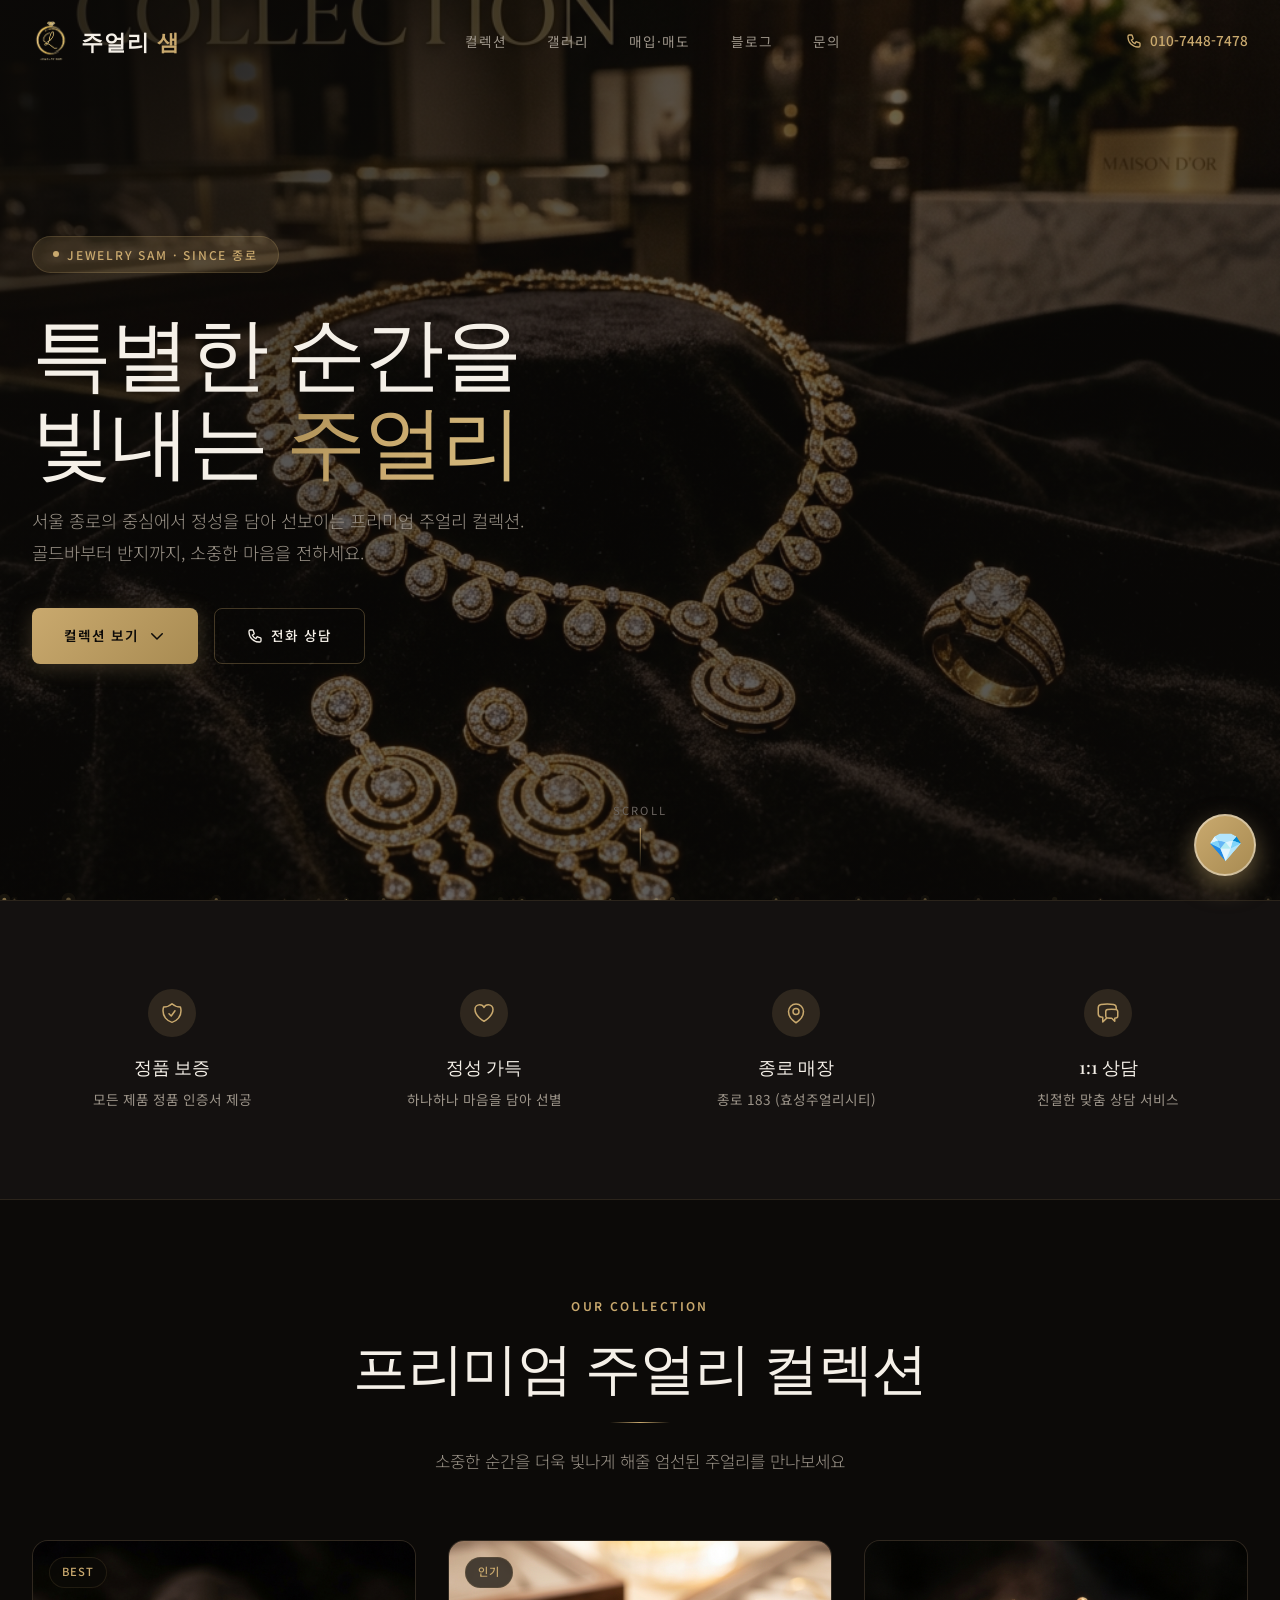
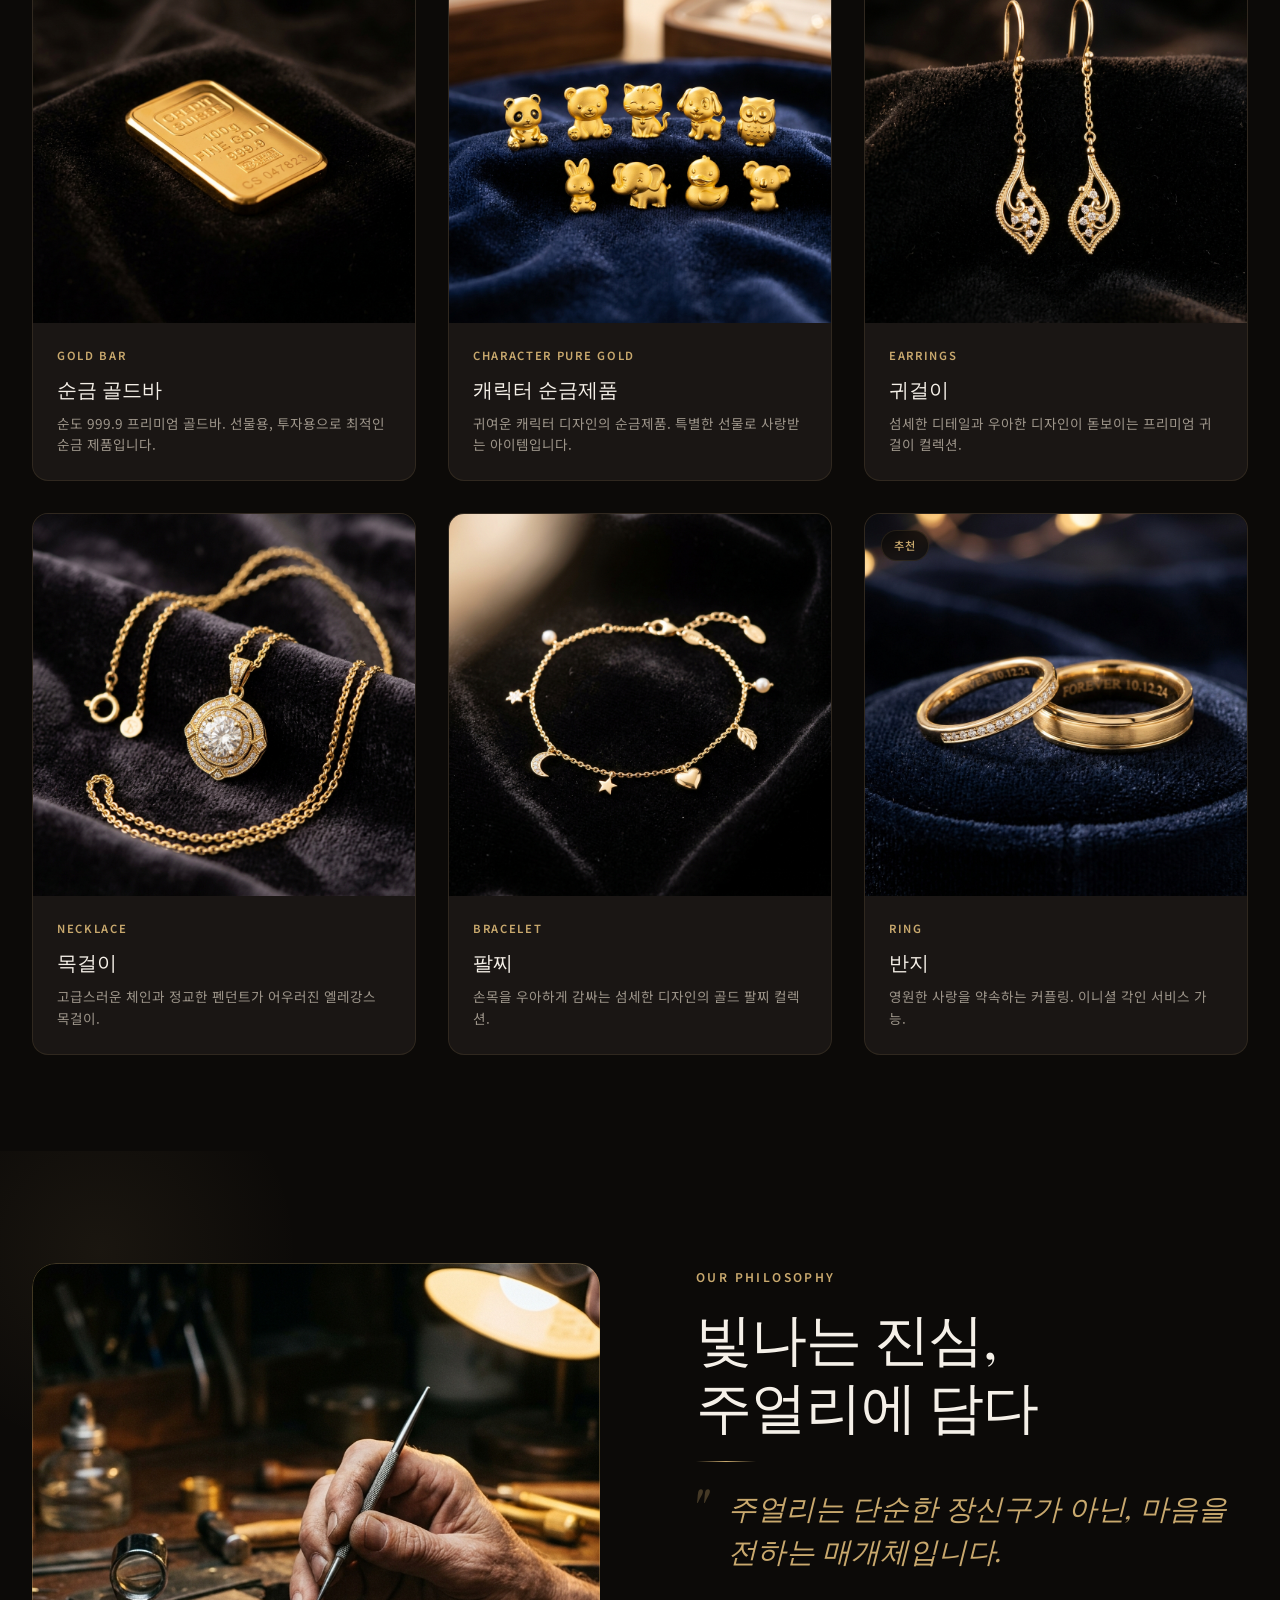
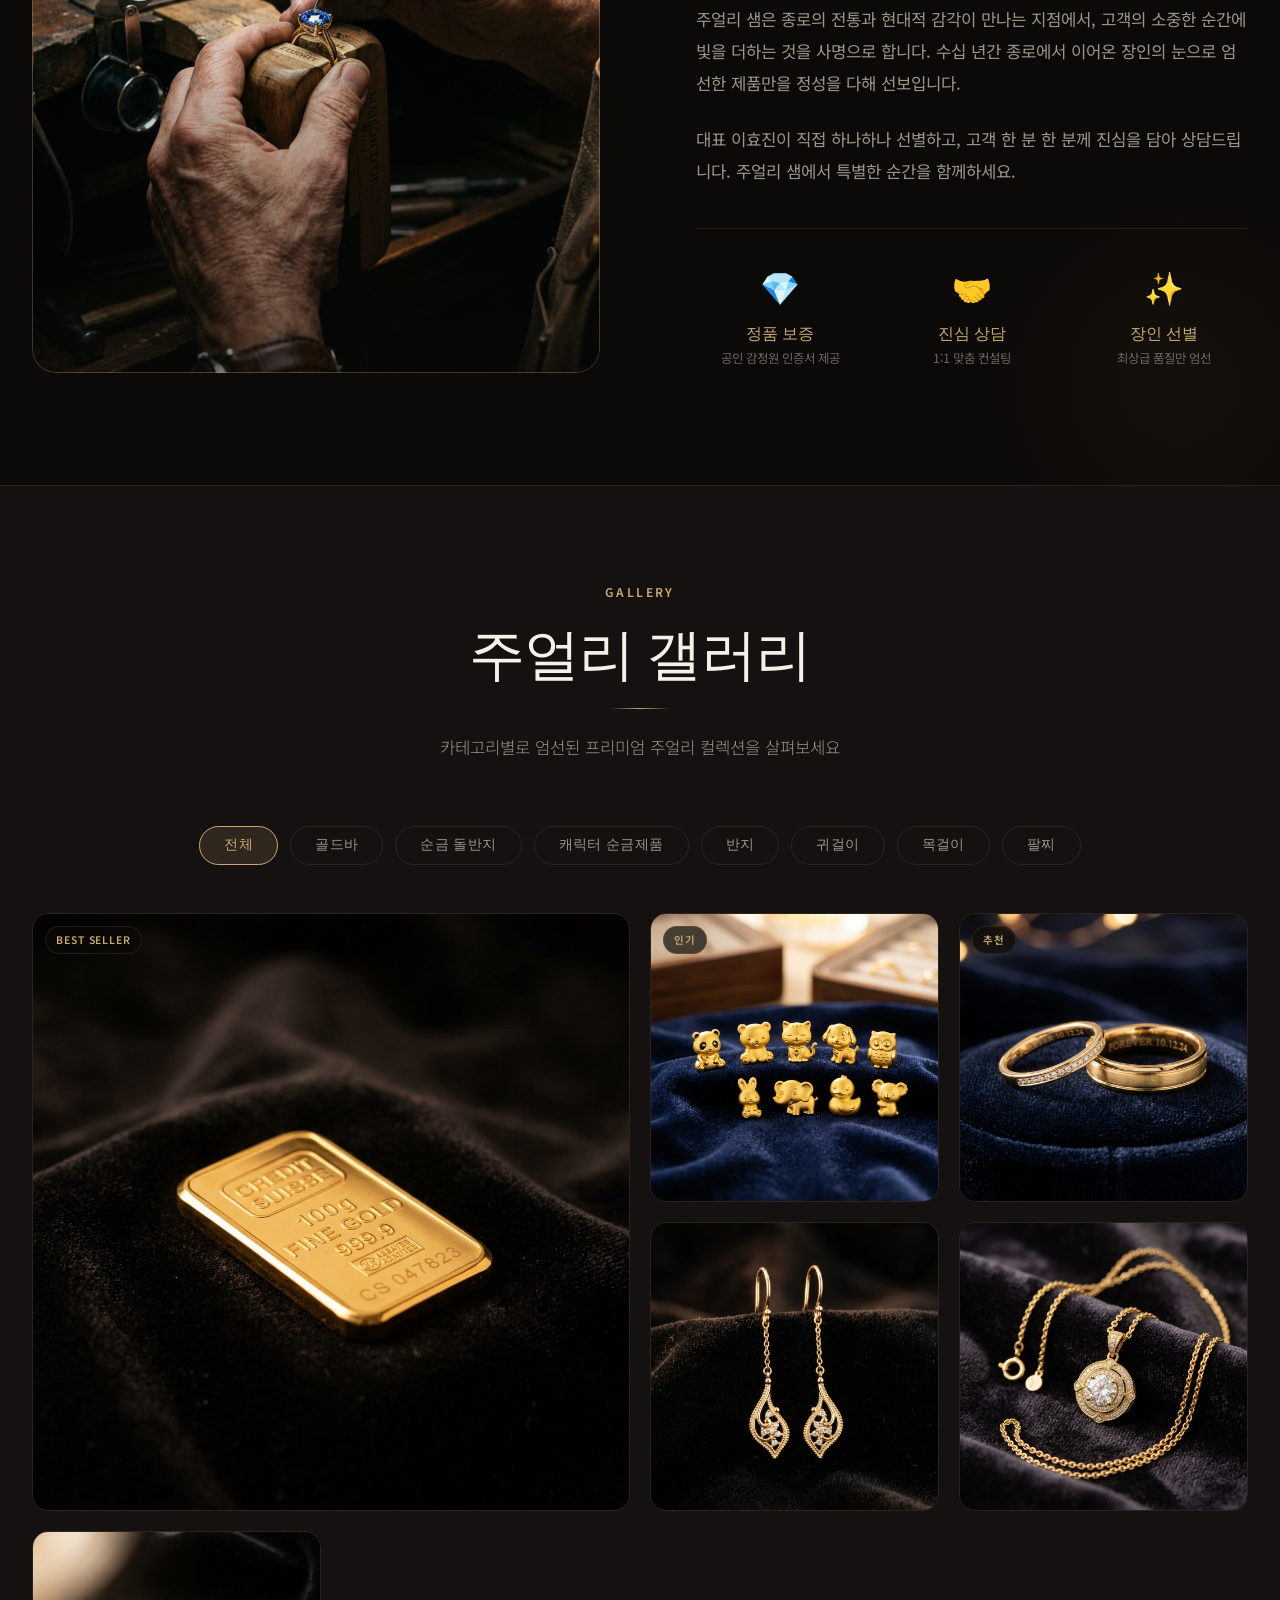
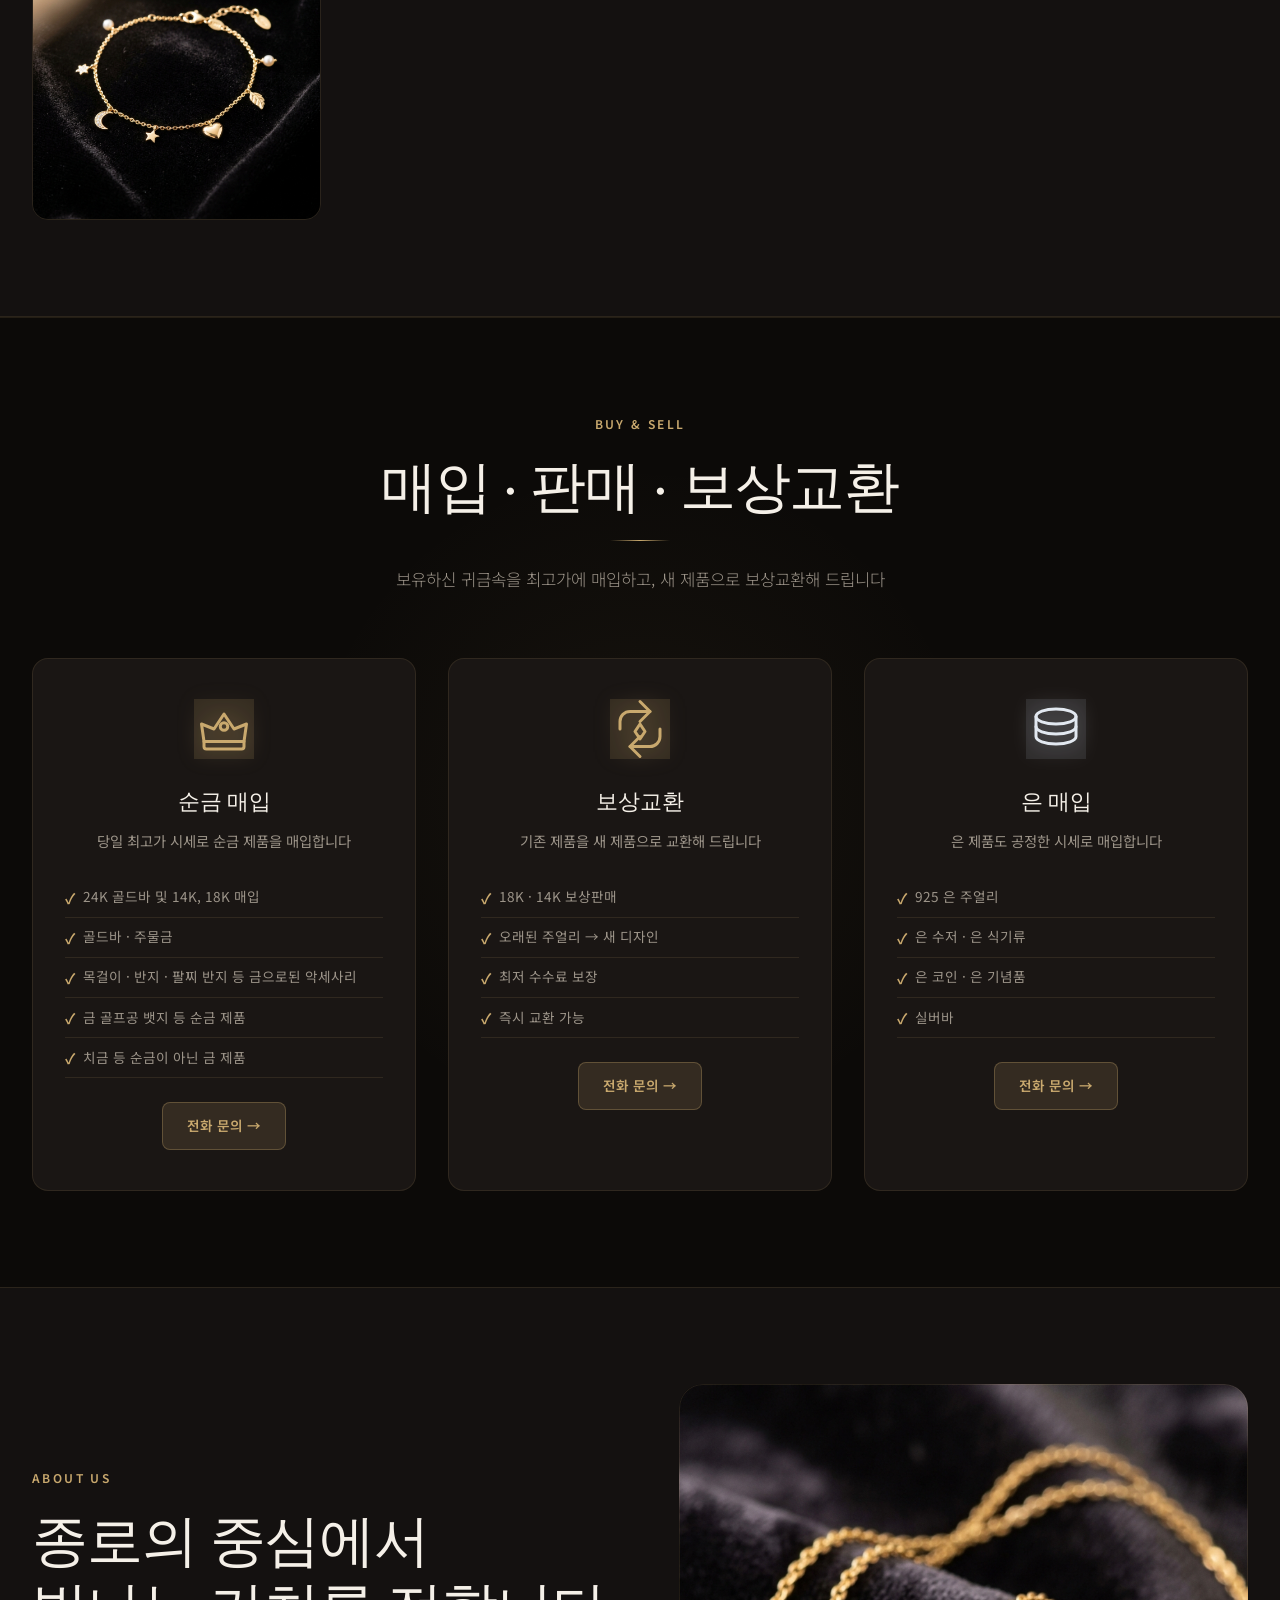
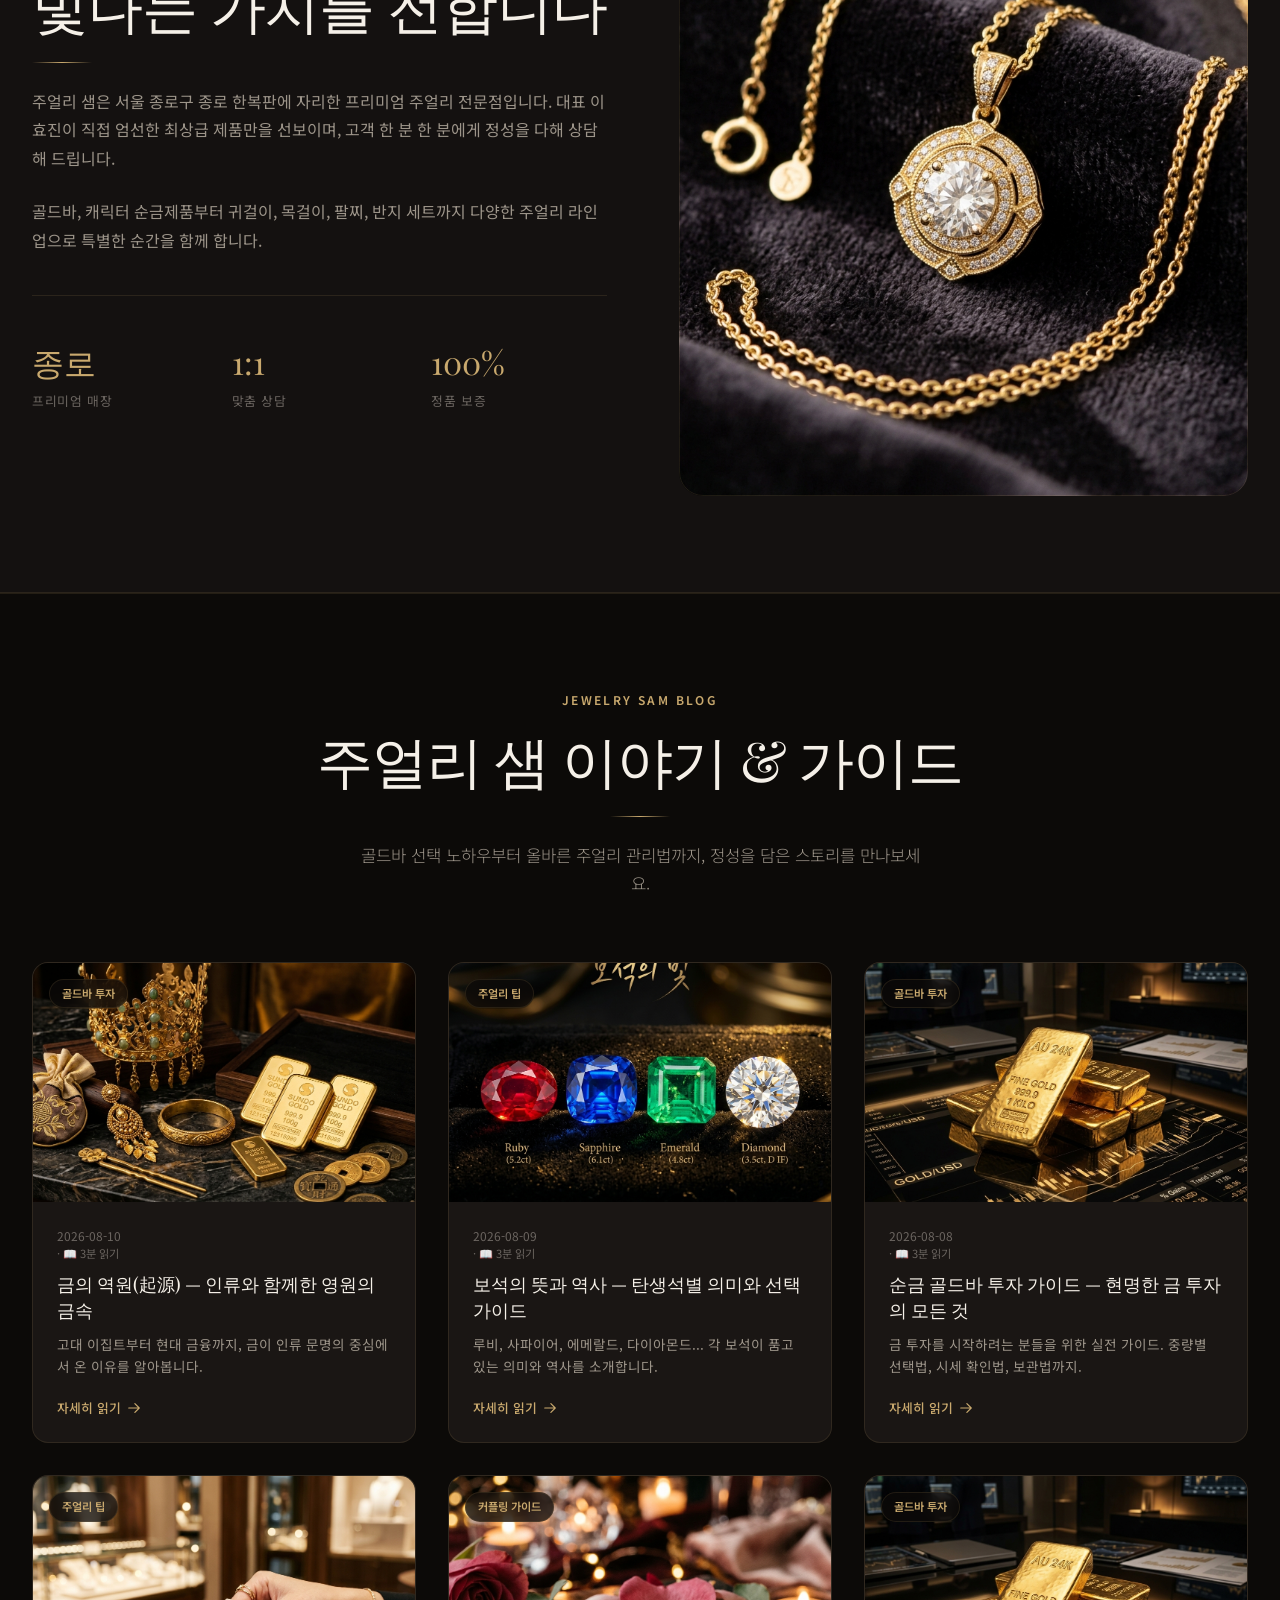
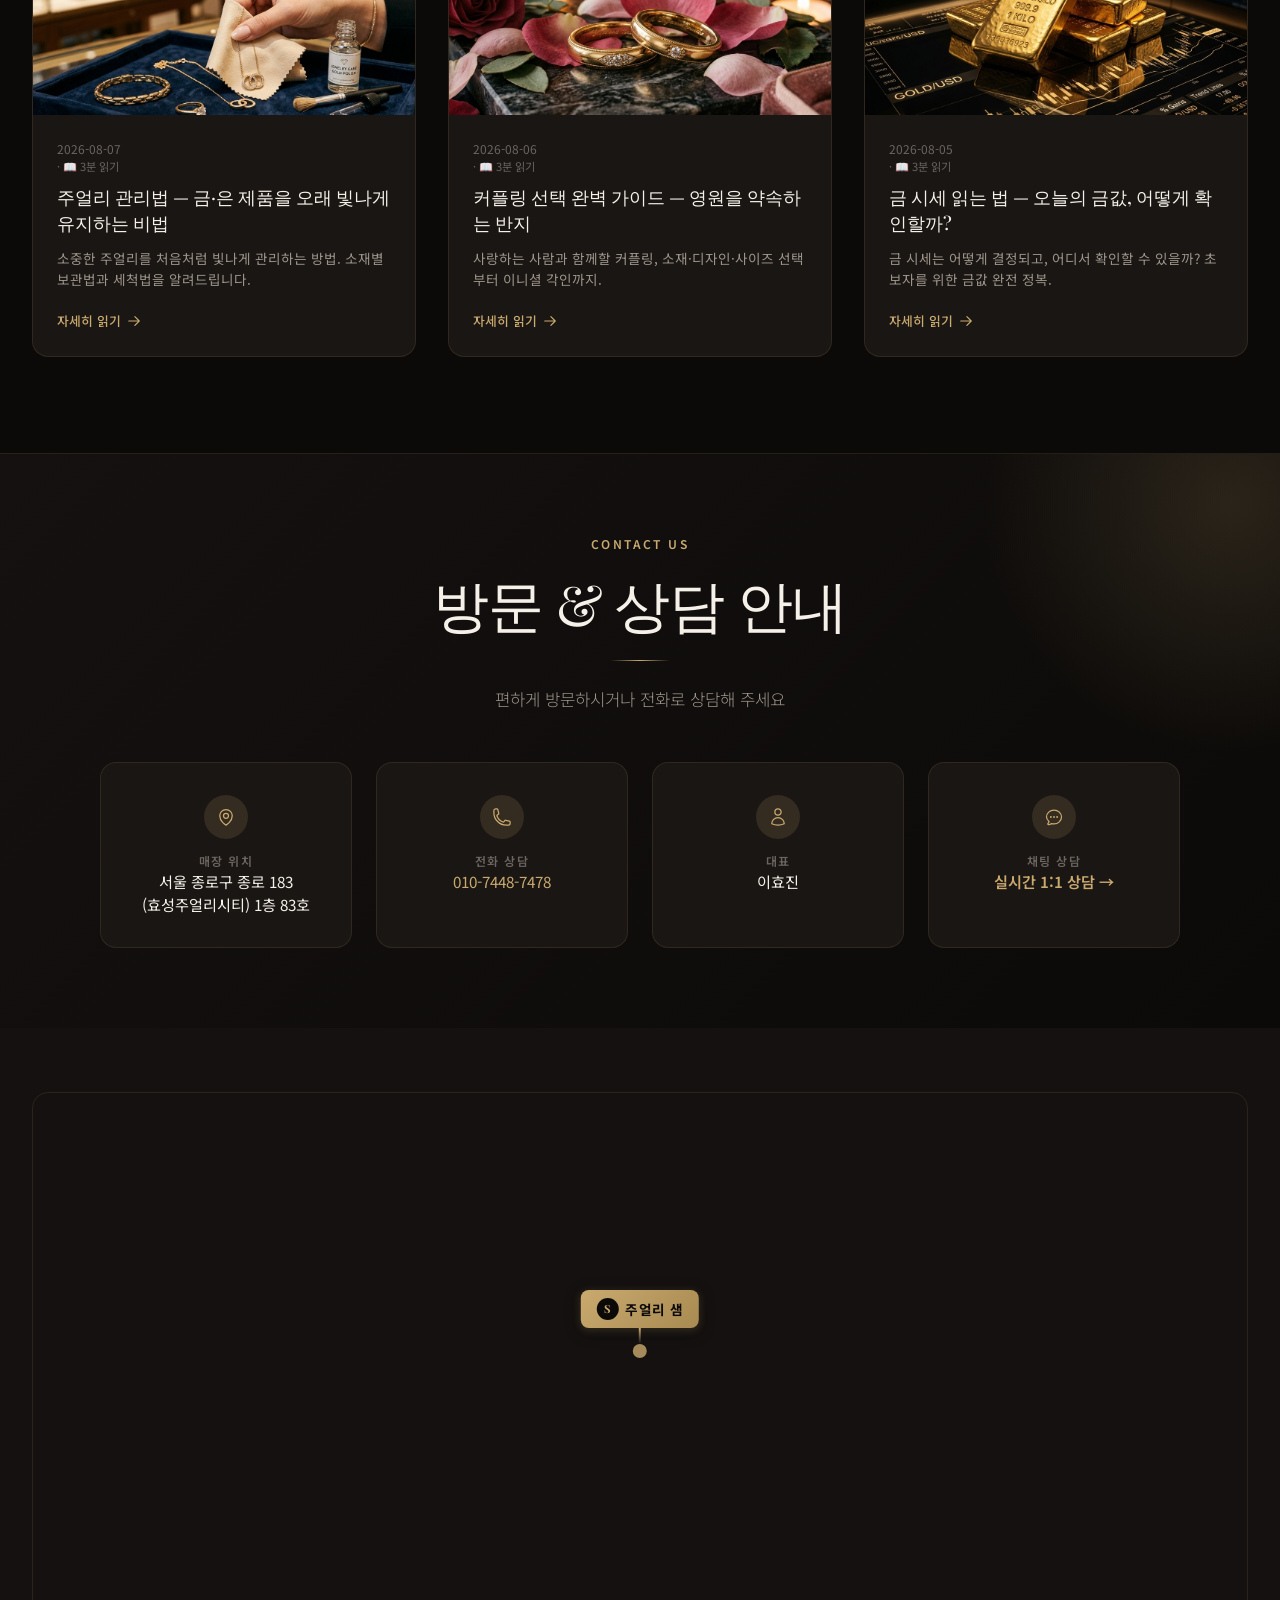
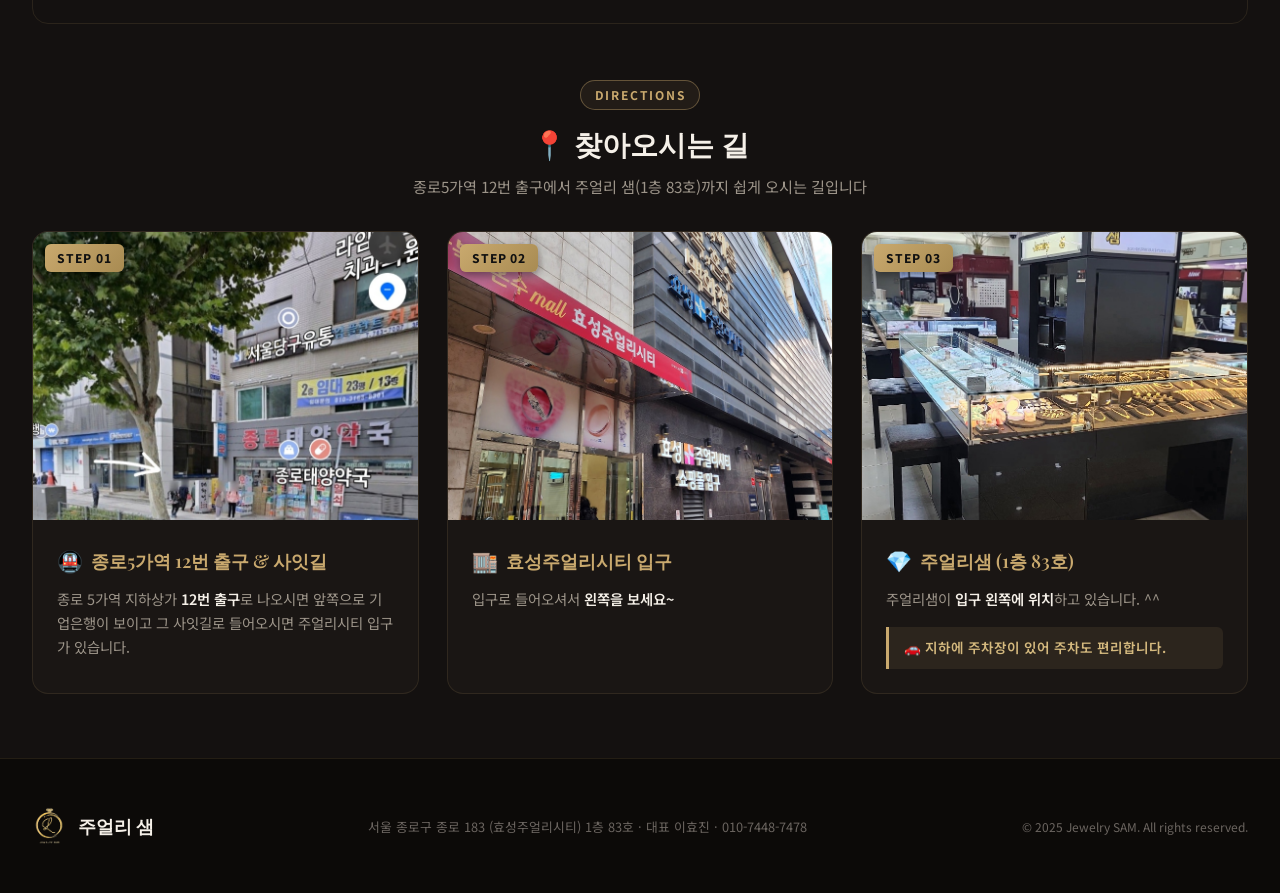
==== commit 1d42271a: "fix: Update SEO meta tags and necklace/ring descriptions in index.html" ====
--- a/index.html
+++ b/index.html
@@ -96,7 +96,7 @@
         { "@type": "Offer", "itemOffered": { "@type": "Product", "name": "귀걸이", "description": "섬세한 디테일과 우아한 디자인의 프리미엄 귀걸이.", "category": "귀걸이" }},
         { "@type": "Offer", "itemOffered": { "@type": "Product", "name": "목걸이", "description": "고급스러운 체인과 정교한 펜던트가 어우러진 목걸이.", "category": "목걸이" }},
         { "@type": "Offer", "itemOffered": { "@type": "Product", "name": "팔찌", "description": "손목을 우아하게 감싸는 섬세한 디자인의 골드 팔찌.", "category": "팔찌" }},
-        { "@type": "Offer", "itemOffered": { "@type": "Product", "name": "반지 세트", "description": "영원한 사랑을 약속하는 매칭 반지. 이니셜 각인 가능.", "category": "반지" }},
+        { "@type": "Offer", "itemOffered": { "@type": "Product", "name": "반지 세트", "description": "영원한 사랑을 약속하는 커플링. 이니셜 각인 가능.", "category": "반지" }},
         { "@type": "Offer", "itemOffered": { "@type": "Product", "name": "귀금속 및 금제품 최고가 매입", "description": "순금 24K, 18K, 14K, 10K, 주물금, 덩어리금, 금 뱃지, 금 골프공, 금 악세사리, 치금(이빨금), 은제품 당일 최고가 시세 매입.", "category": "금매입" }},
         { "@type": "Offer", "itemOffered": { "@type": "Product", "name": "주물금 & 치금(이빨금) 매입", "description": "주물금, 덩어리금, 치금(이빨금), 잡금 제품 최고가 매입 및 보상교환.", "category": "주물금" }}
       ]
@@ -408,7 +408,7 @@
           <div class="product-info">
             <div class="product-category">Necklace</div>
             <h3 class="product-name">목걸이</h3>
-            <p class="product-desc">고급스러운 체인과 정교한 펜던트가 어우러진 엘레강트 목걸이.</p>
+            <p class="product-desc">고급스러운 체인과 정교한 펜던트가 어우러진 엘레강스 목걸이.</p>
           </div>
         </article>
 
@@ -435,7 +435,7 @@
           <div class="product-info">
             <div class="product-category">Ring</div>
             <h3 class="product-name">반지</h3>
-            <p class="product-desc">영원한 사랑을 약속하는 매칭 반지. 이니셜 각인 서비스 가능.</p>
+            <p class="product-desc">영원한 사랑을 약속하는 커플링. 이니셜 각인 서비스 가능.</p>
           </div>
         </article>
       </div>
@@ -773,15 +773,20 @@
               <div class="cta-contact-value">이효진</div>
             </div>
           </div>
-          <div class="cta-contact-item clickable-contact-item" onclick="window.JewelrySamWidget ? window.JewelrySamWidget.open() : (window.DocuMindWidget && window.DocuMindWidget.open())" style="cursor: pointer;">
+          <div class="cta-contact-item clickable-contact-item"
+            onclick="window.JewelrySamWidget ? window.JewelrySamWidget.open() : (window.DocuMindWidget && window.DocuMindWidget.open())"
+            style="cursor: pointer;">
             <div class="cta-contact-icon">
-              <svg xmlns="http://www.w3.org/2000/svg" fill="none" viewBox="0 0 24 24" stroke="currentColor" stroke-width="1.5">
-                <path stroke-linecap="round" stroke-linejoin="round" d="M8.625 12a.375.375 0 11-.75 0 .375.375 0 01.75 0zm0 0H8.25m4.125 0a.375.375 0 11-.75 0 .375.375 0 01.75 0zm0 0h-.375m4.125 0a.375.375 0 11-.75 0 .375.375 0 01.75 0zm0 0h-.375M21 12c0 4.556-4.03 8.25-9 8.25a9.764 9.764 0 01-2.555-.337A5.972 5.972 0 015.41 20.97a.596.596 0 01-.743-.361.596.596 0 01.042-.647 7.747 7.747 0 001.274-2.58C4.388 15.932 3 14.07 3 12c0-4.556 4.03-8.25 9-8.25s9 3.694 9 8.25z" />
+              <svg xmlns="http://www.w3.org/2000/svg" fill="none" viewBox="0 0 24 24" stroke="currentColor"
+                stroke-width="1.5">
+                <path stroke-linecap="round" stroke-linejoin="round"
+                  d="M8.625 12a.375.375 0 11-.75 0 .375.375 0 01.75 0zm0 0H8.25m4.125 0a.375.375 0 11-.75 0 .375.375 0 01.75 0zm0 0h-.375m4.125 0a.375.375 0 11-.75 0 .375.375 0 01.75 0zm0 0h-.375M21 12c0 4.556-4.03 8.25-9 8.25a9.764 9.764 0 01-2.555-.337A5.972 5.972 0 015.41 20.97a.596.596 0 01-.743-.361.596.596 0 01.042-.647 7.747 7.747 0 001.274-2.58C4.388 15.932 3 14.07 3 12c0-4.556 4.03-8.25 9-8.25s9 3.694 9 8.25z" />
               </svg>
             </div>
             <div>
               <div class="cta-contact-label">채팅 상담</div>
-              <div class="cta-contact-value"><span style="color: var(--color-gold); font-weight: 600;">실시간 1:1 상담 →</span></div>
+              <div class="cta-contact-value"><span style="color: var(--color-gold); font-weight: 600;">실시간 1:1 상담
+                  →</span></div>
             </div>
           </div>
         </div>
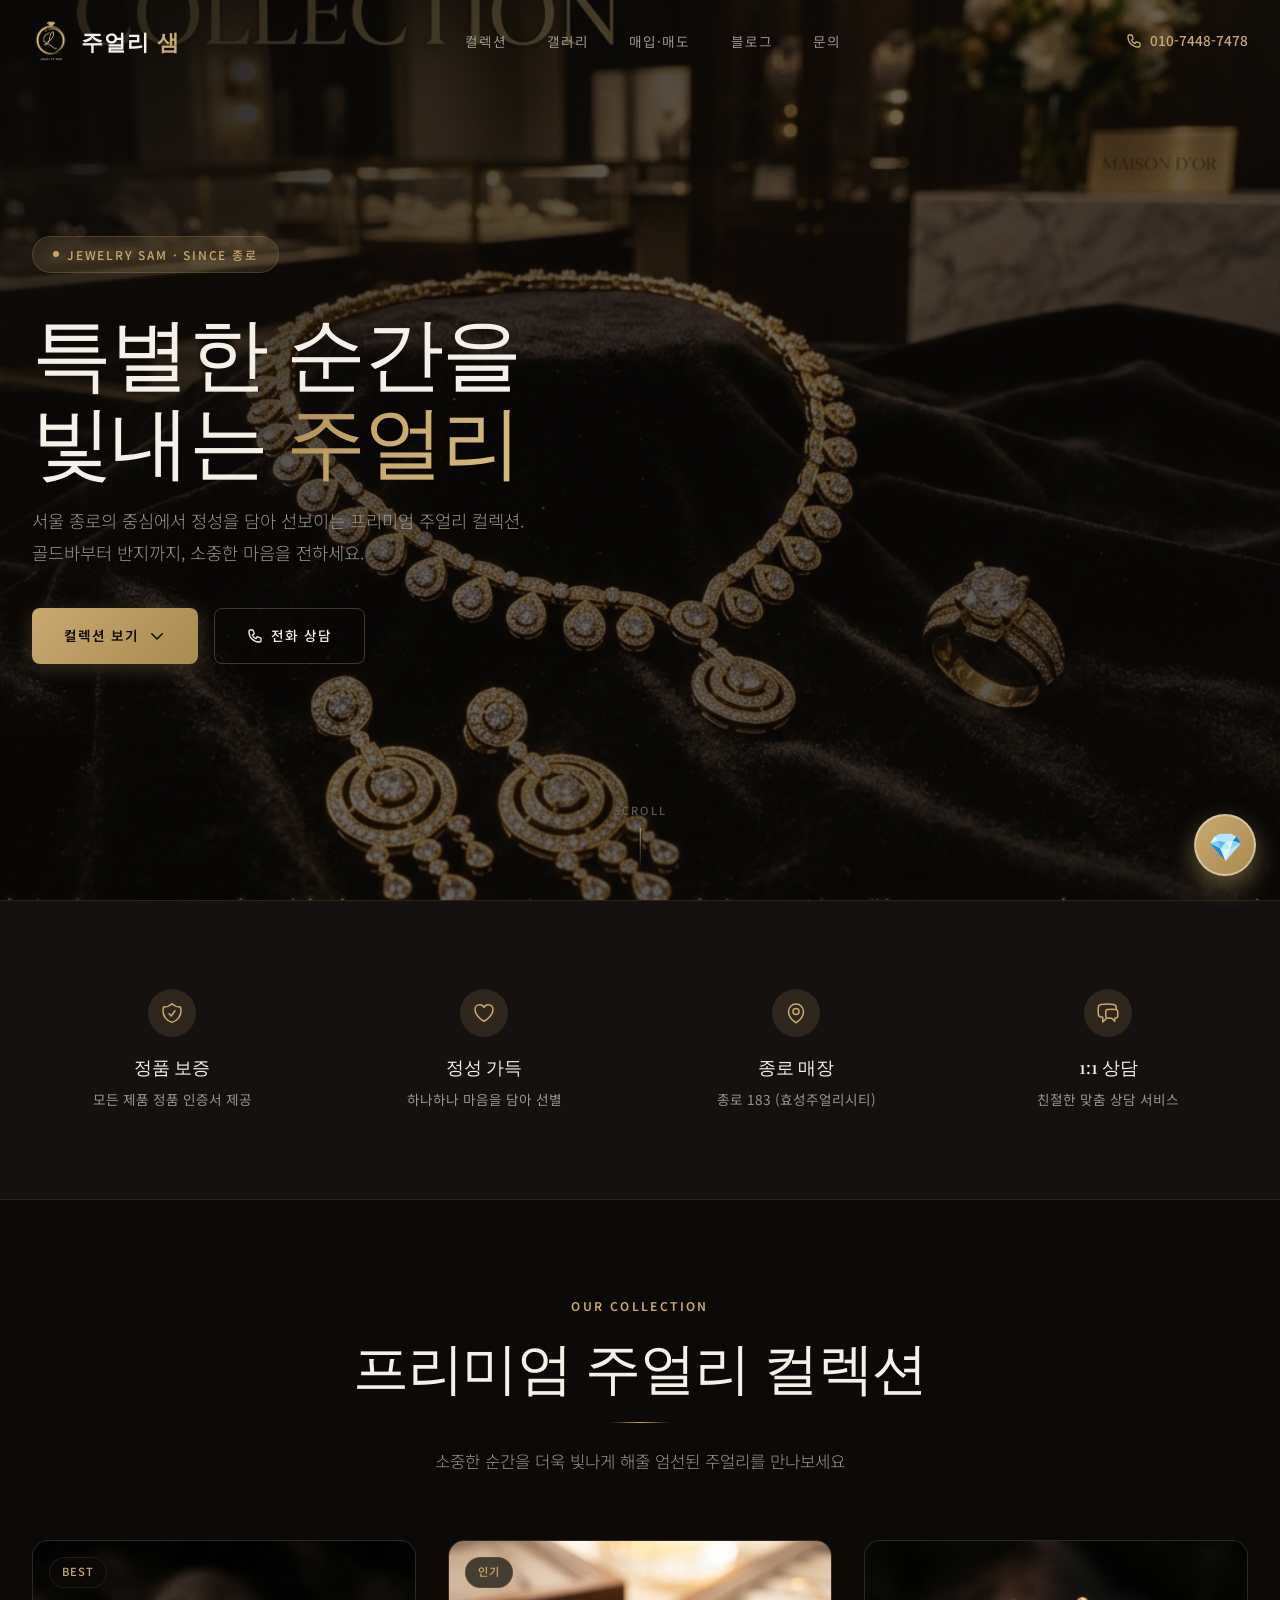
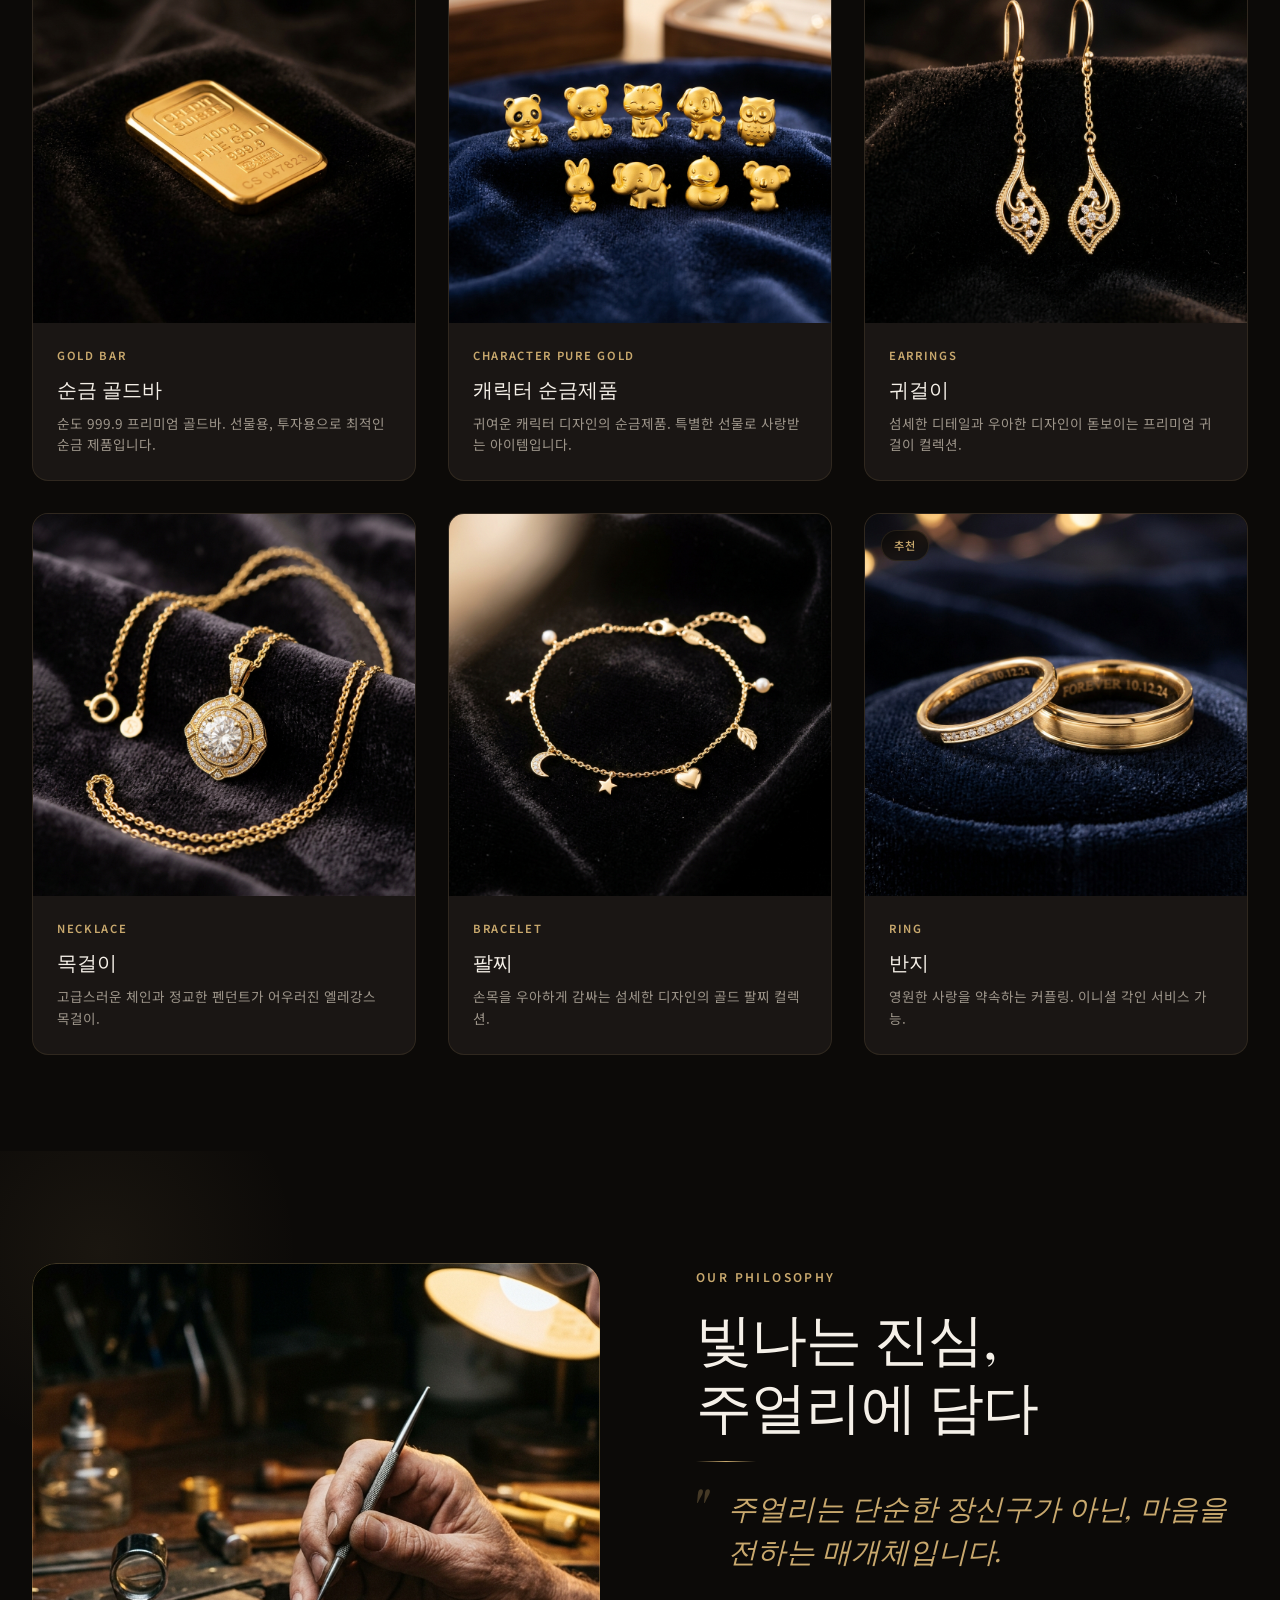
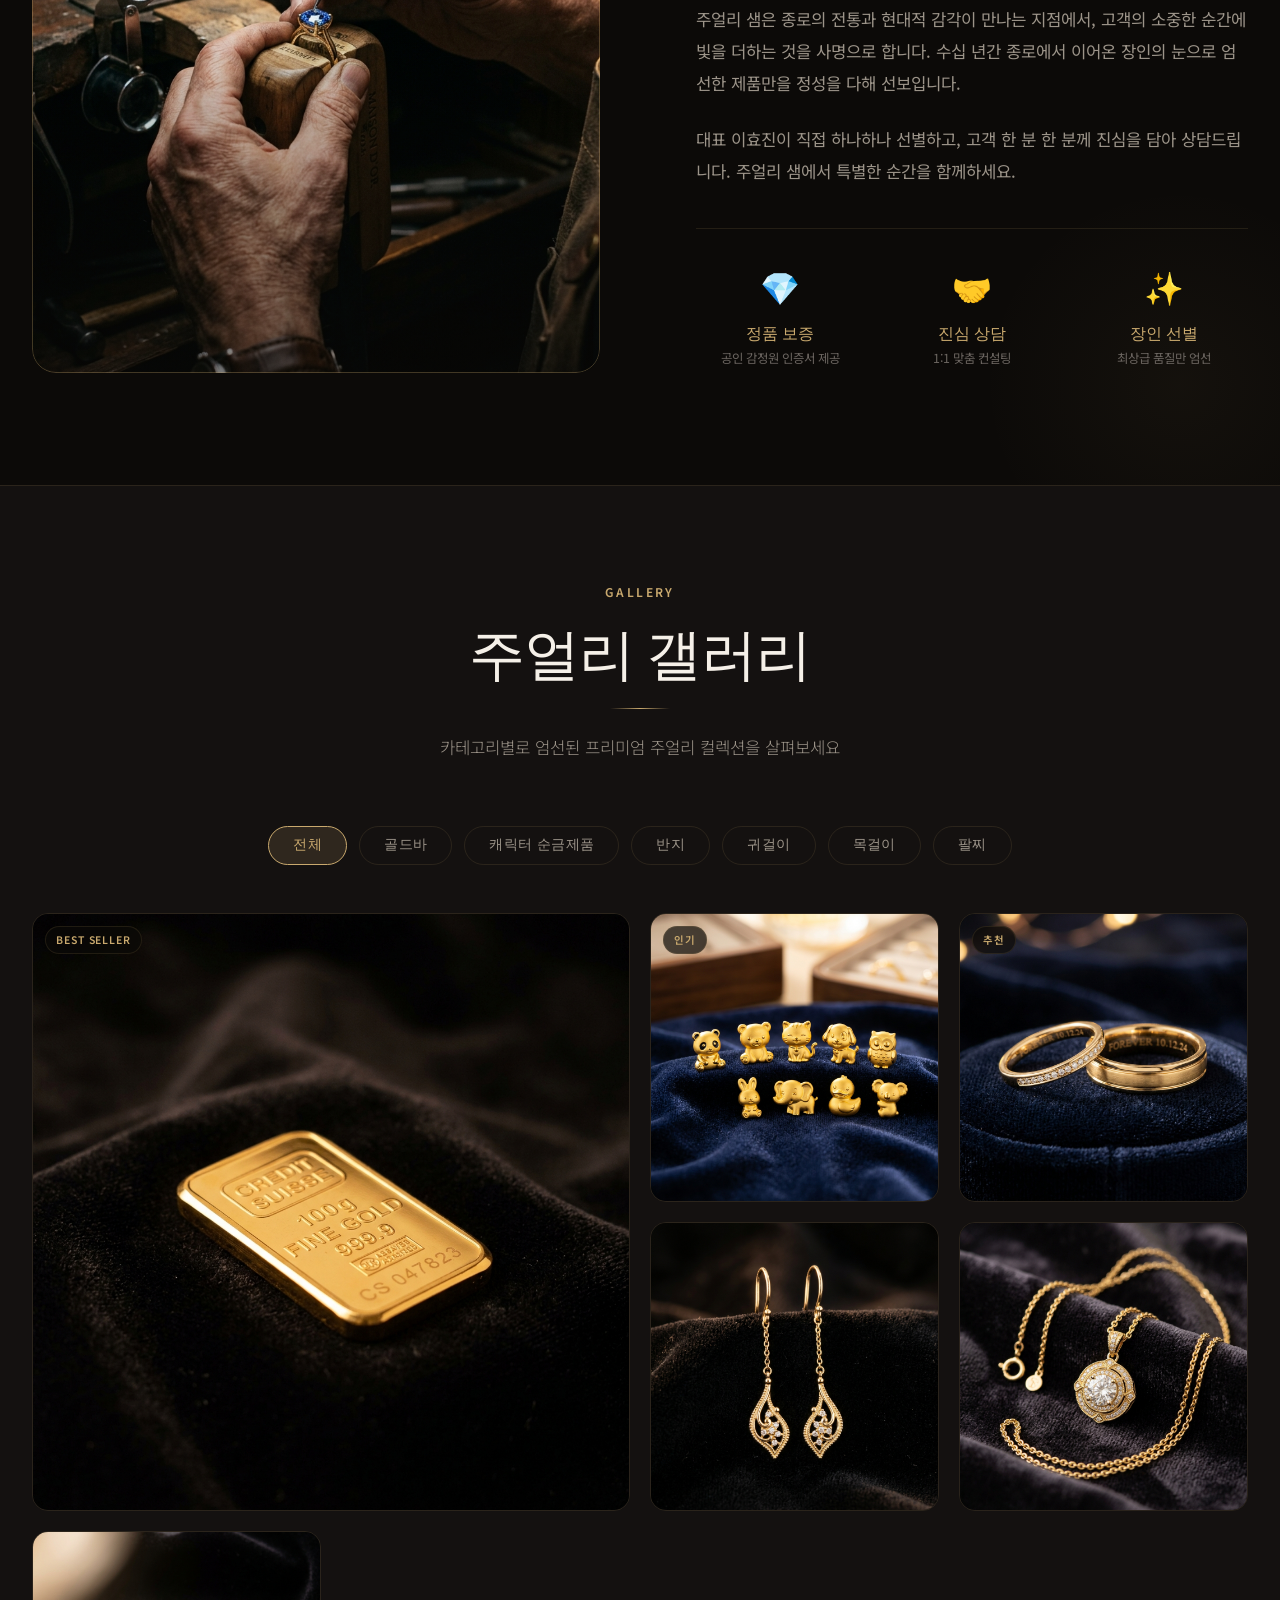
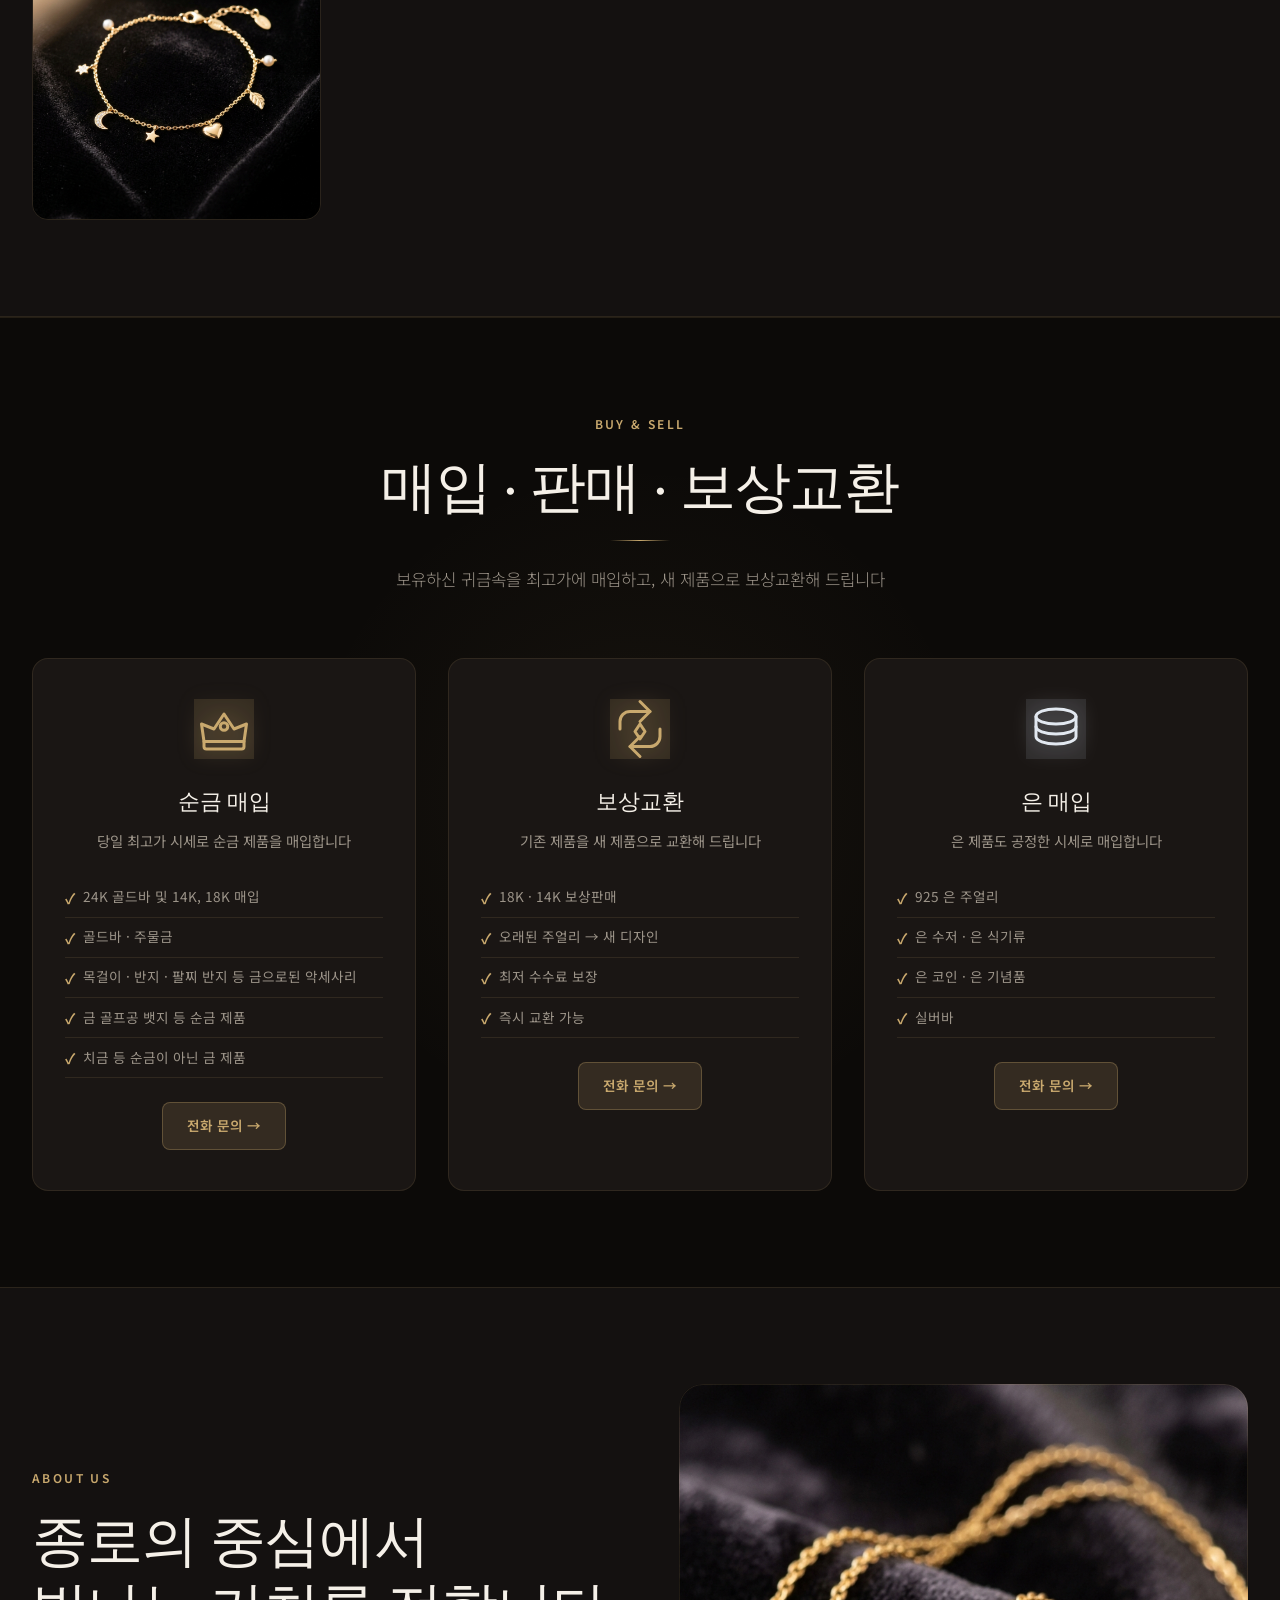
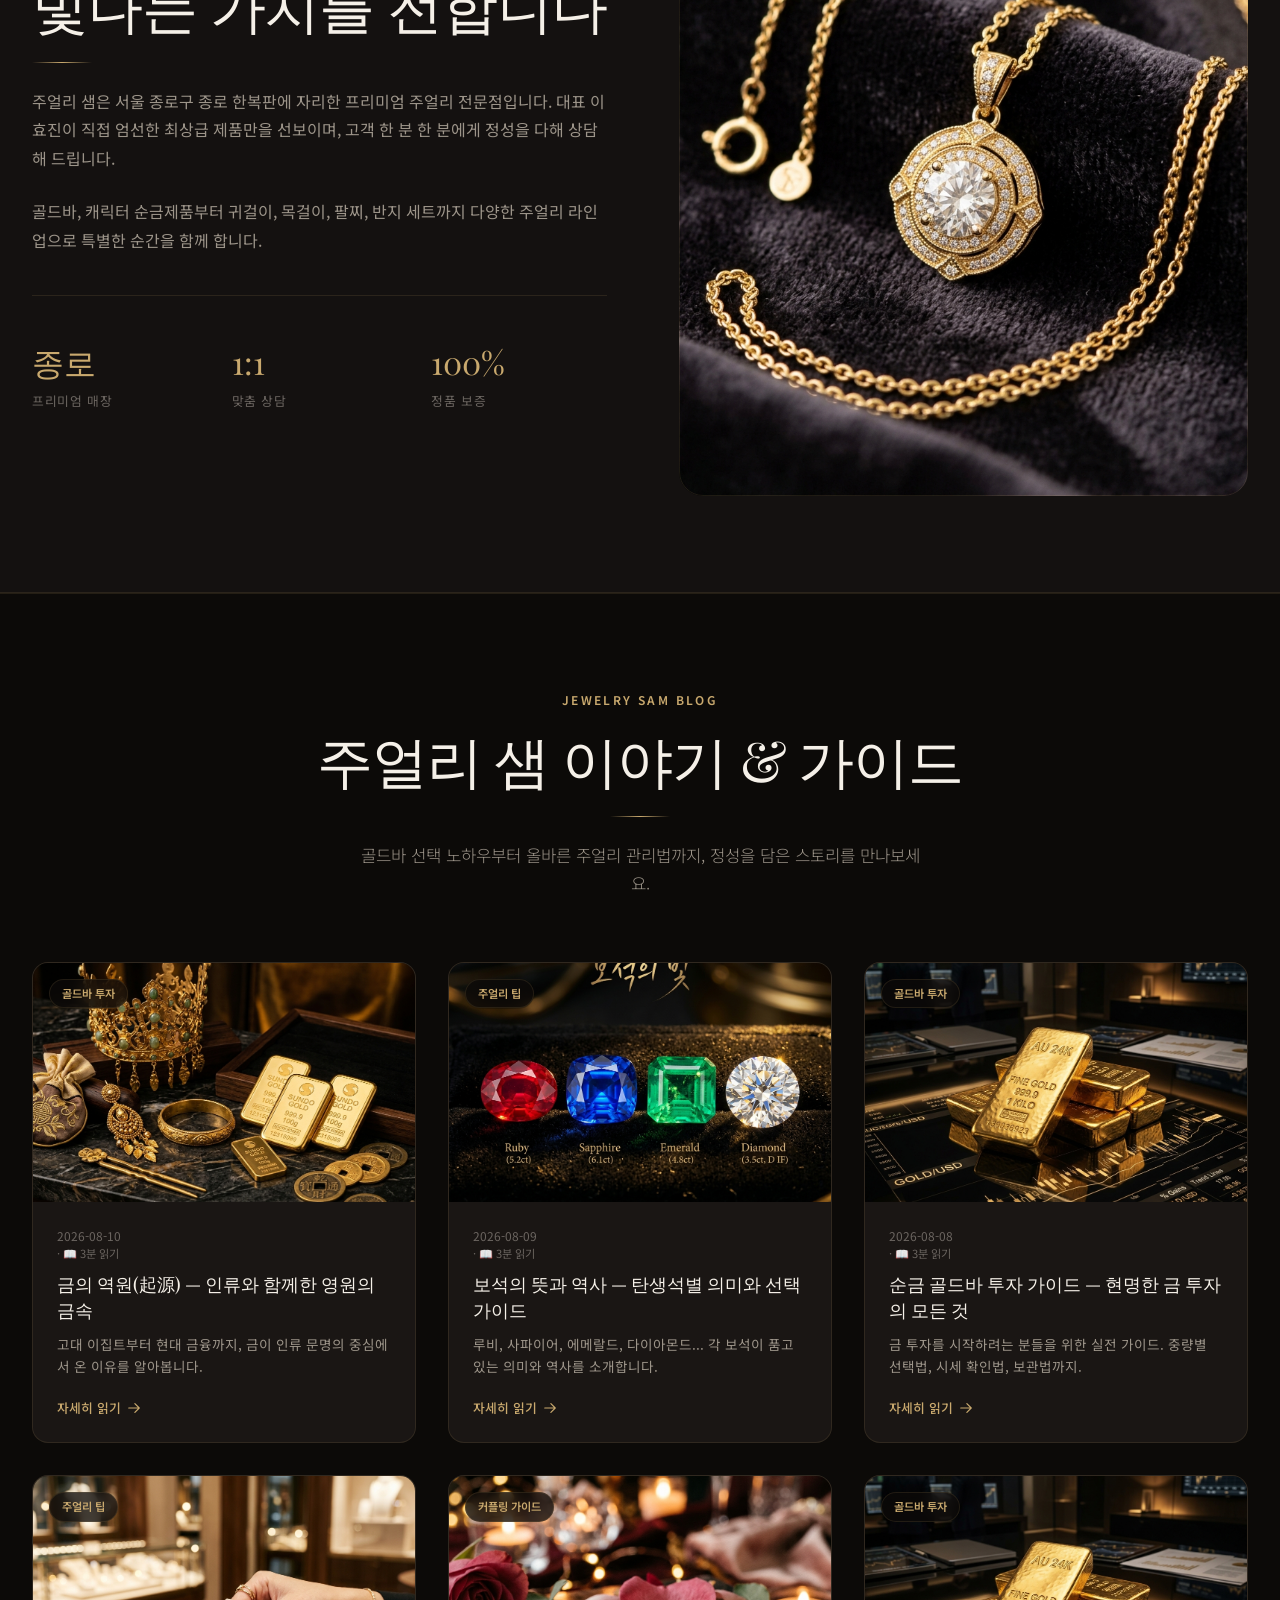
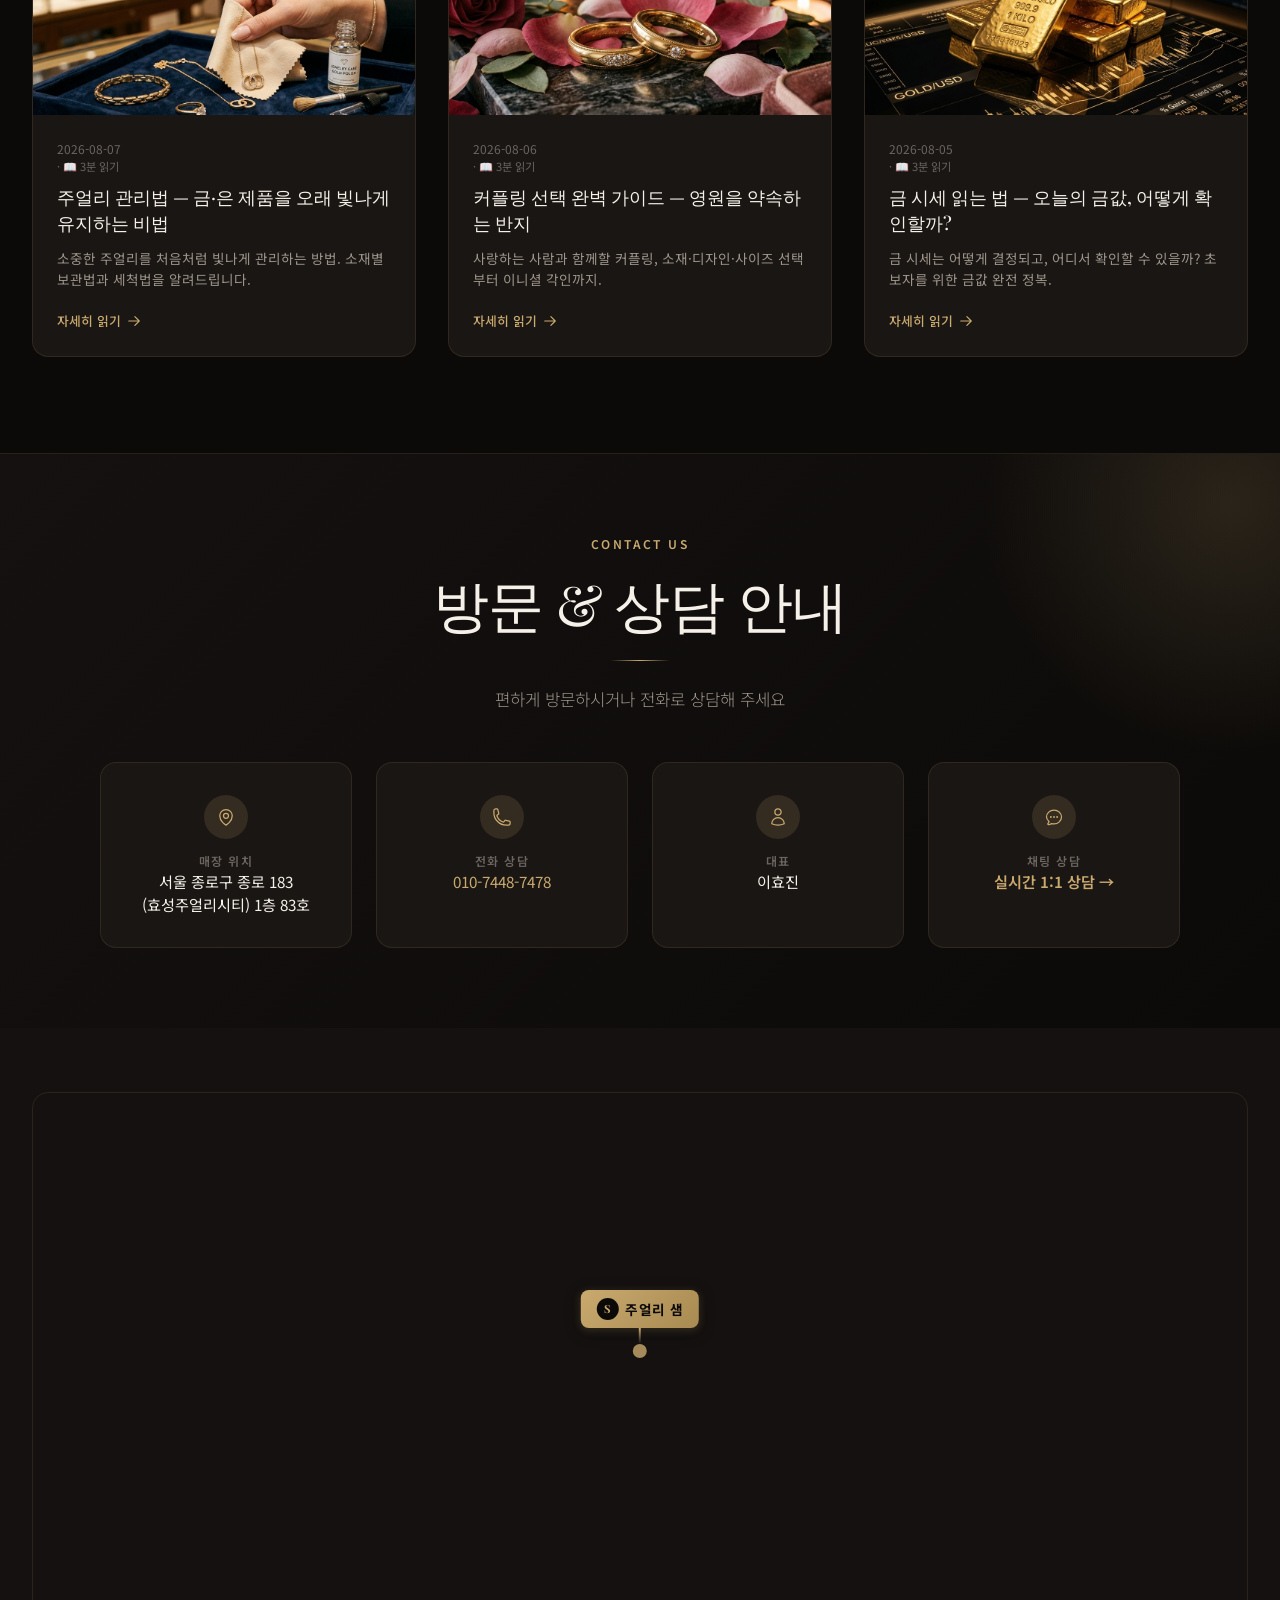
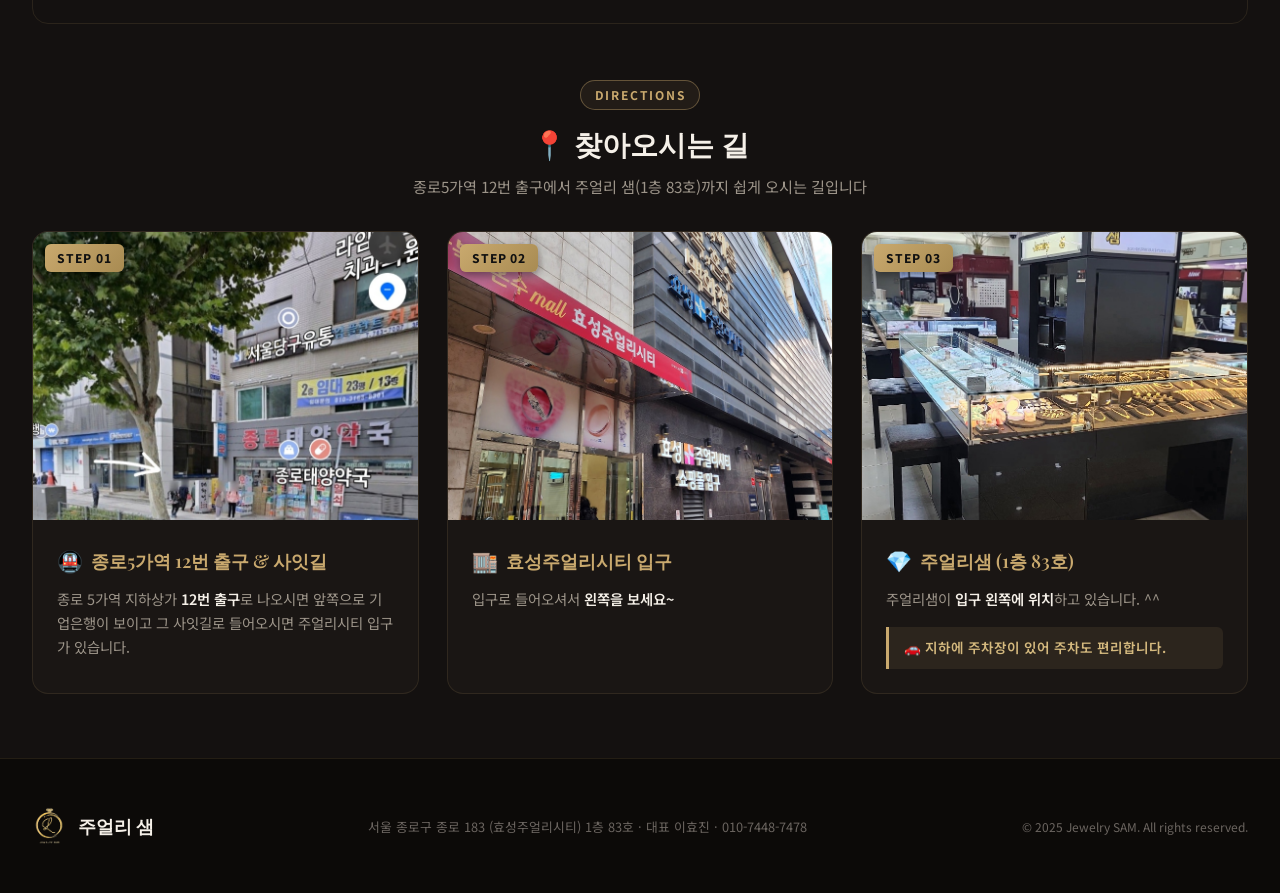
==== commit 1740f322: "fix: Remove dolring category and item from Jewelry Gallery" ====
--- a/index.html
+++ b/index.html
@@ -501,7 +501,6 @@
       <div class="collection-filters animate-on-scroll">
         <button class="collection-filter-btn active" data-filter="all">전체</button>
         <button class="collection-filter-btn" data-filter="goldbar">골드바</button>
-        <button class="collection-filter-btn" data-filter="dolring">순금 돌반지</button>
         <button class="collection-filter-btn" data-filter="character">캐릭터 순금제품</button>
         <button class="collection-filter-btn" data-filter="ring">반지</button>
         <button class="collection-filter-btn" data-filter="earring">귀걸이</button>
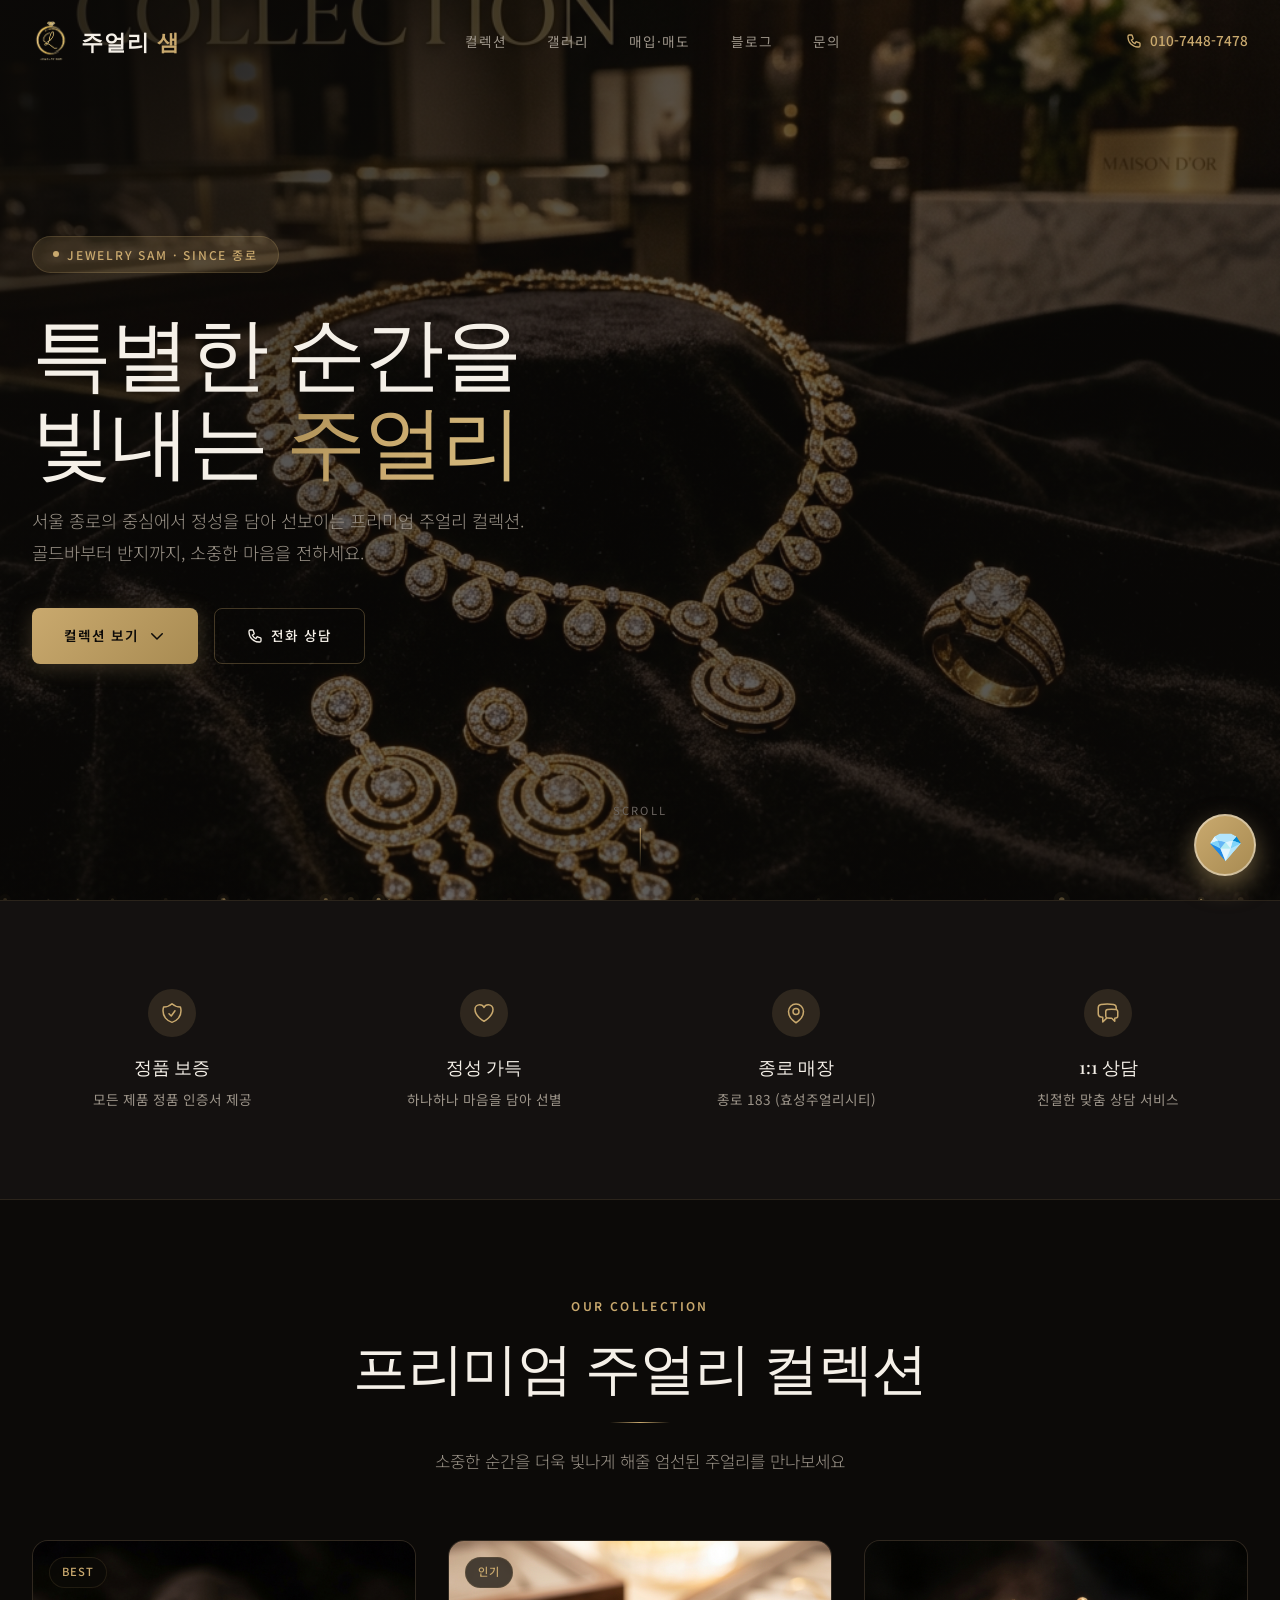
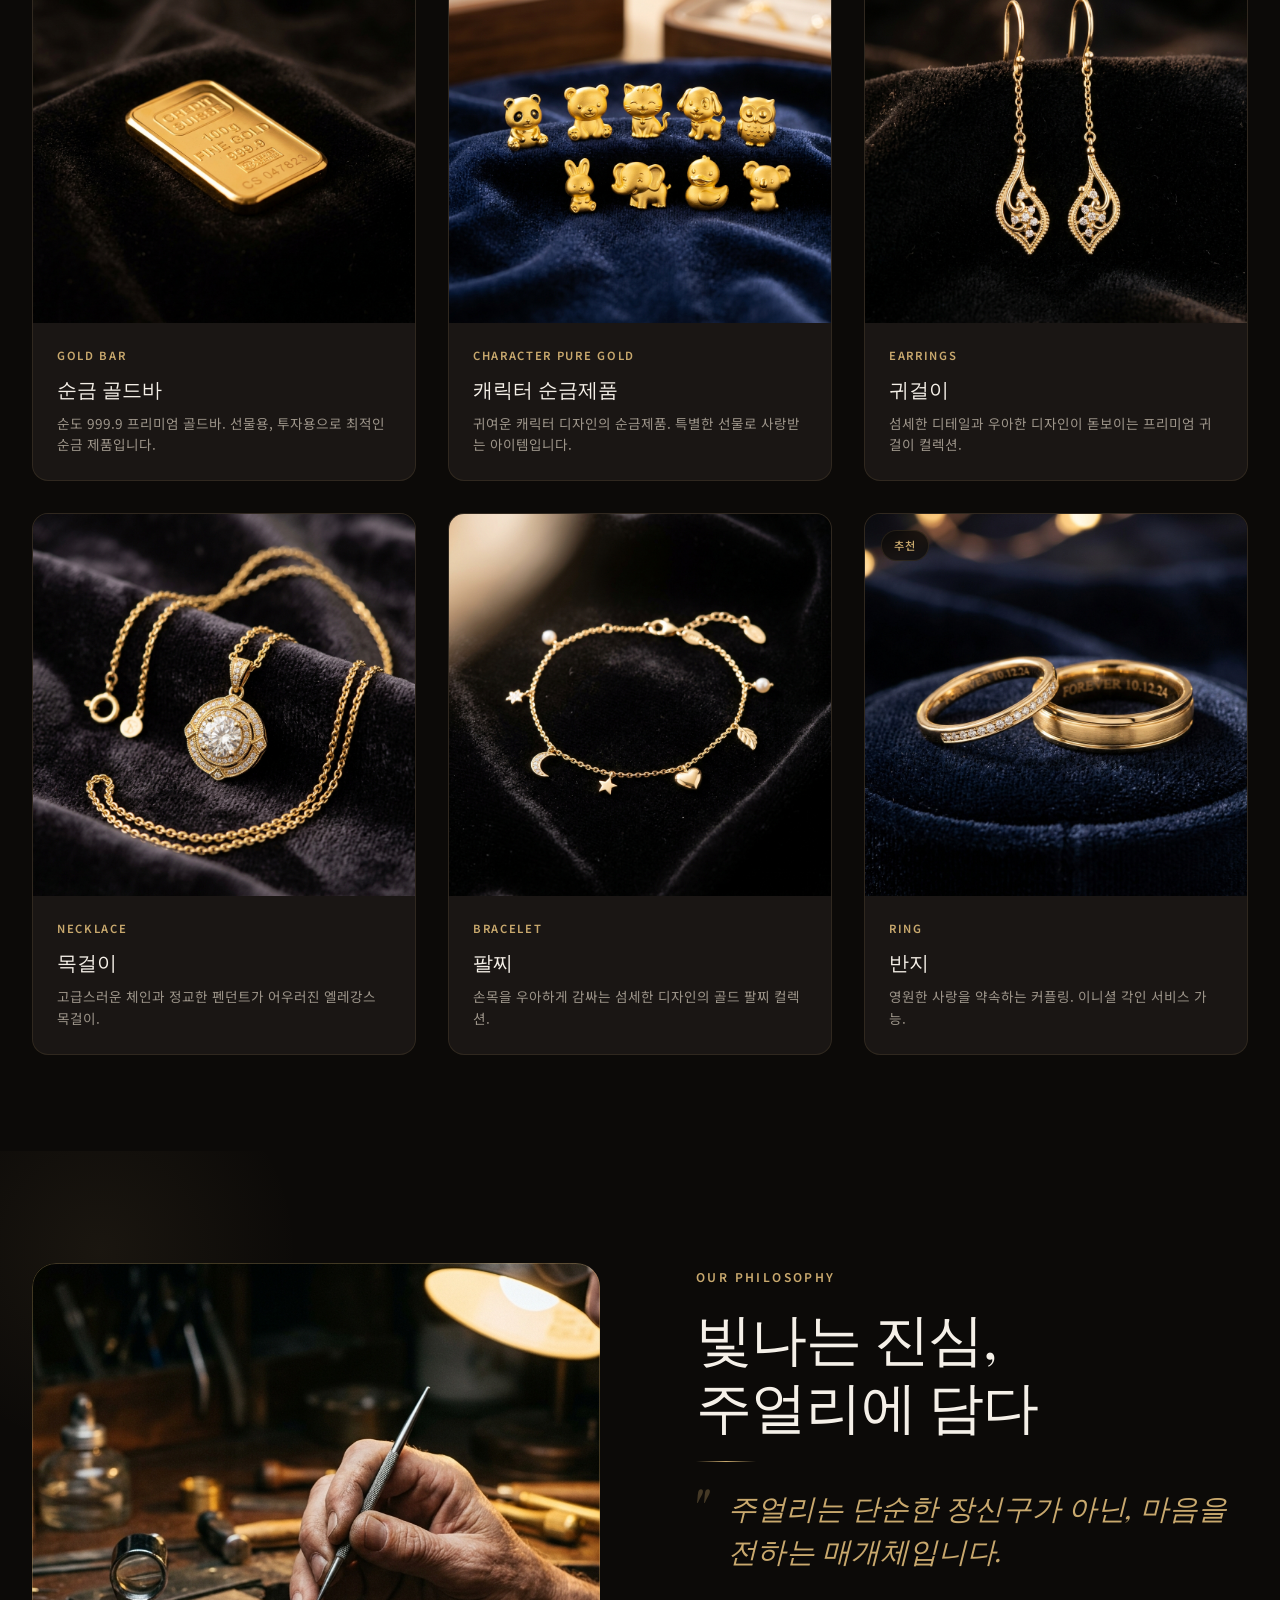
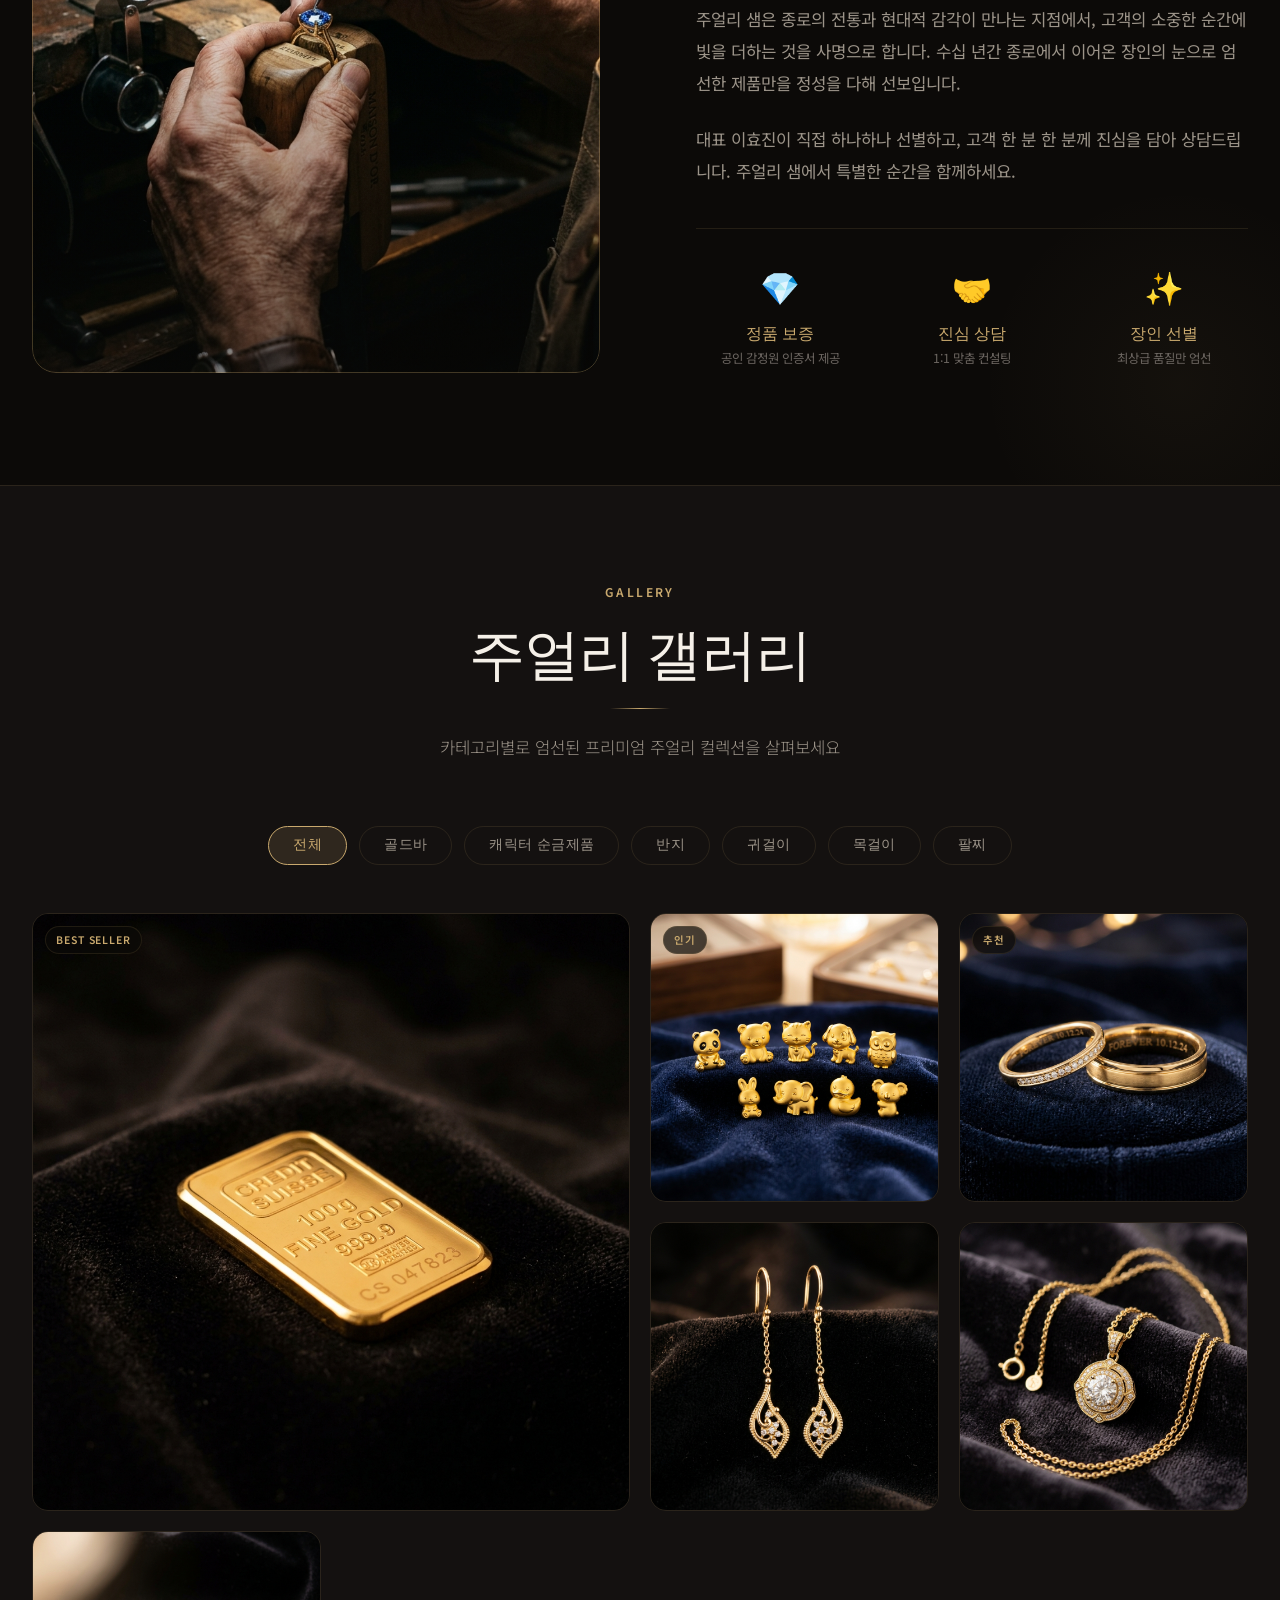
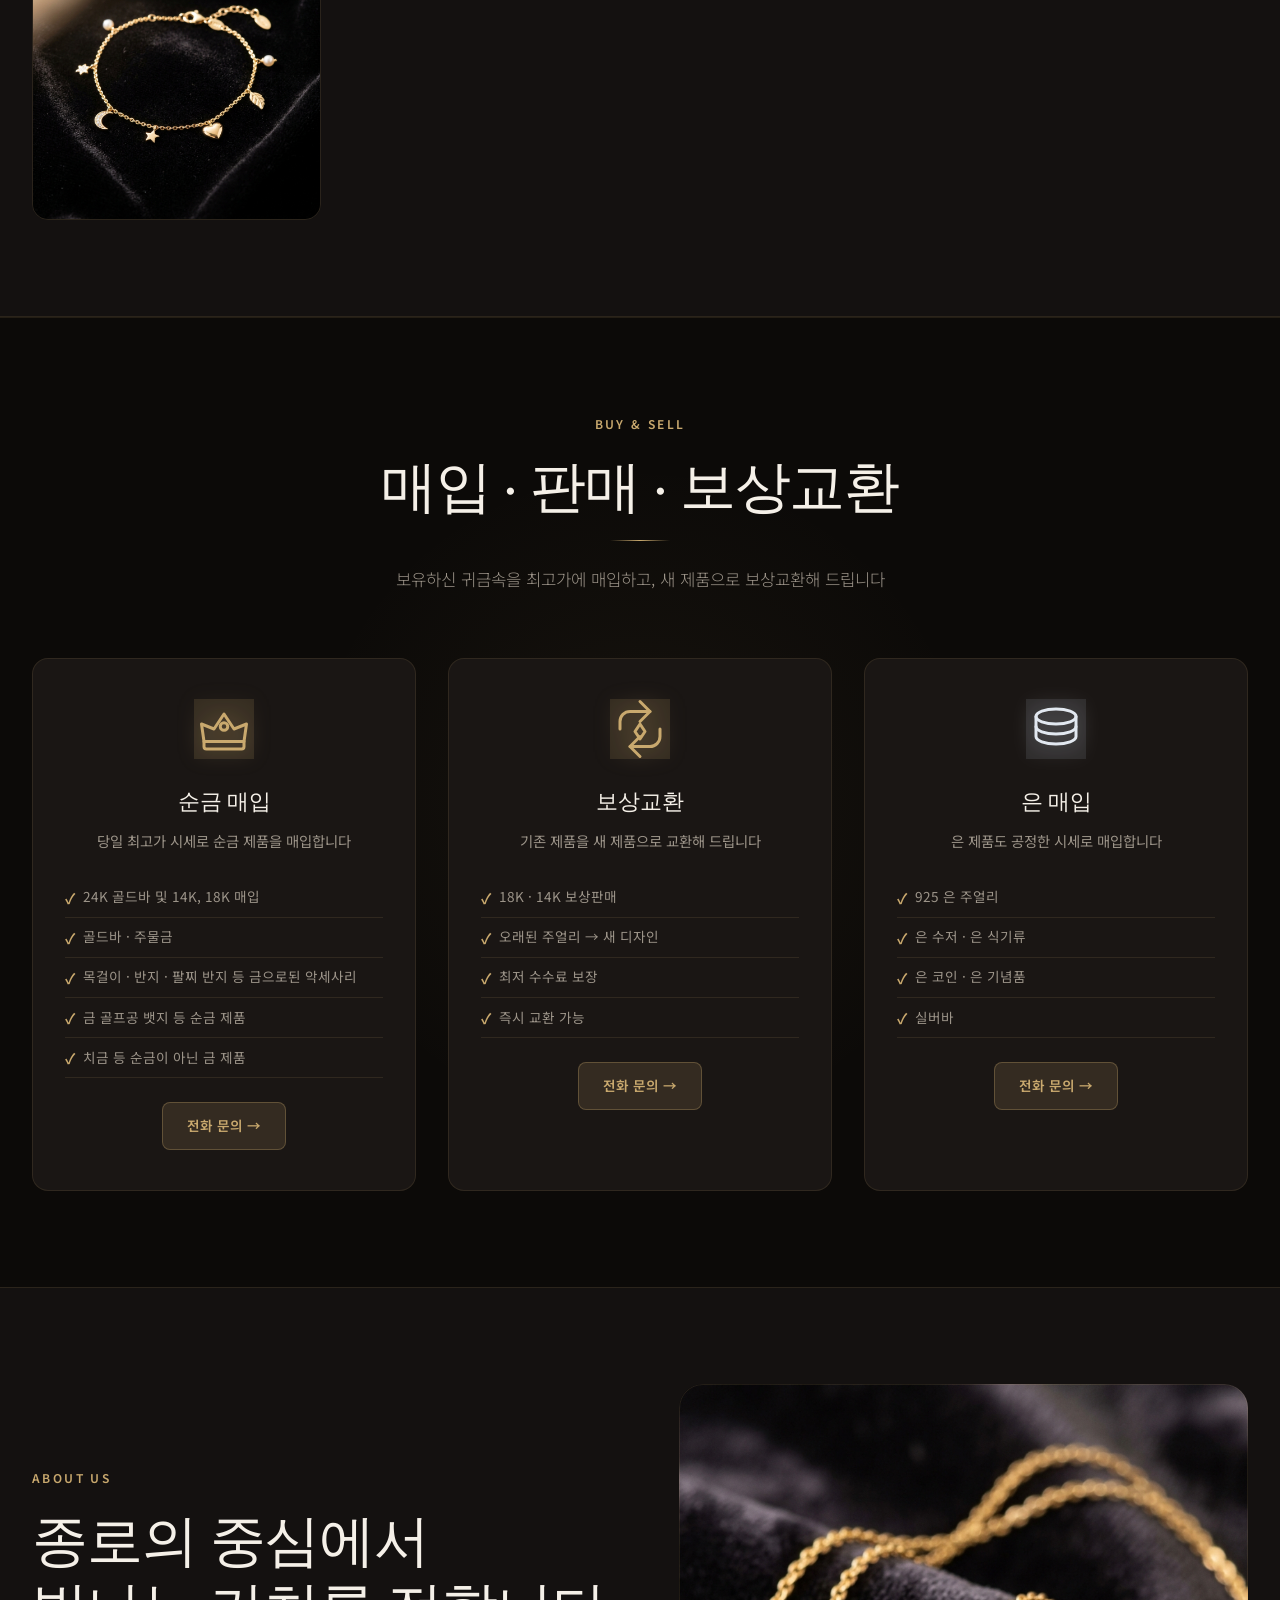
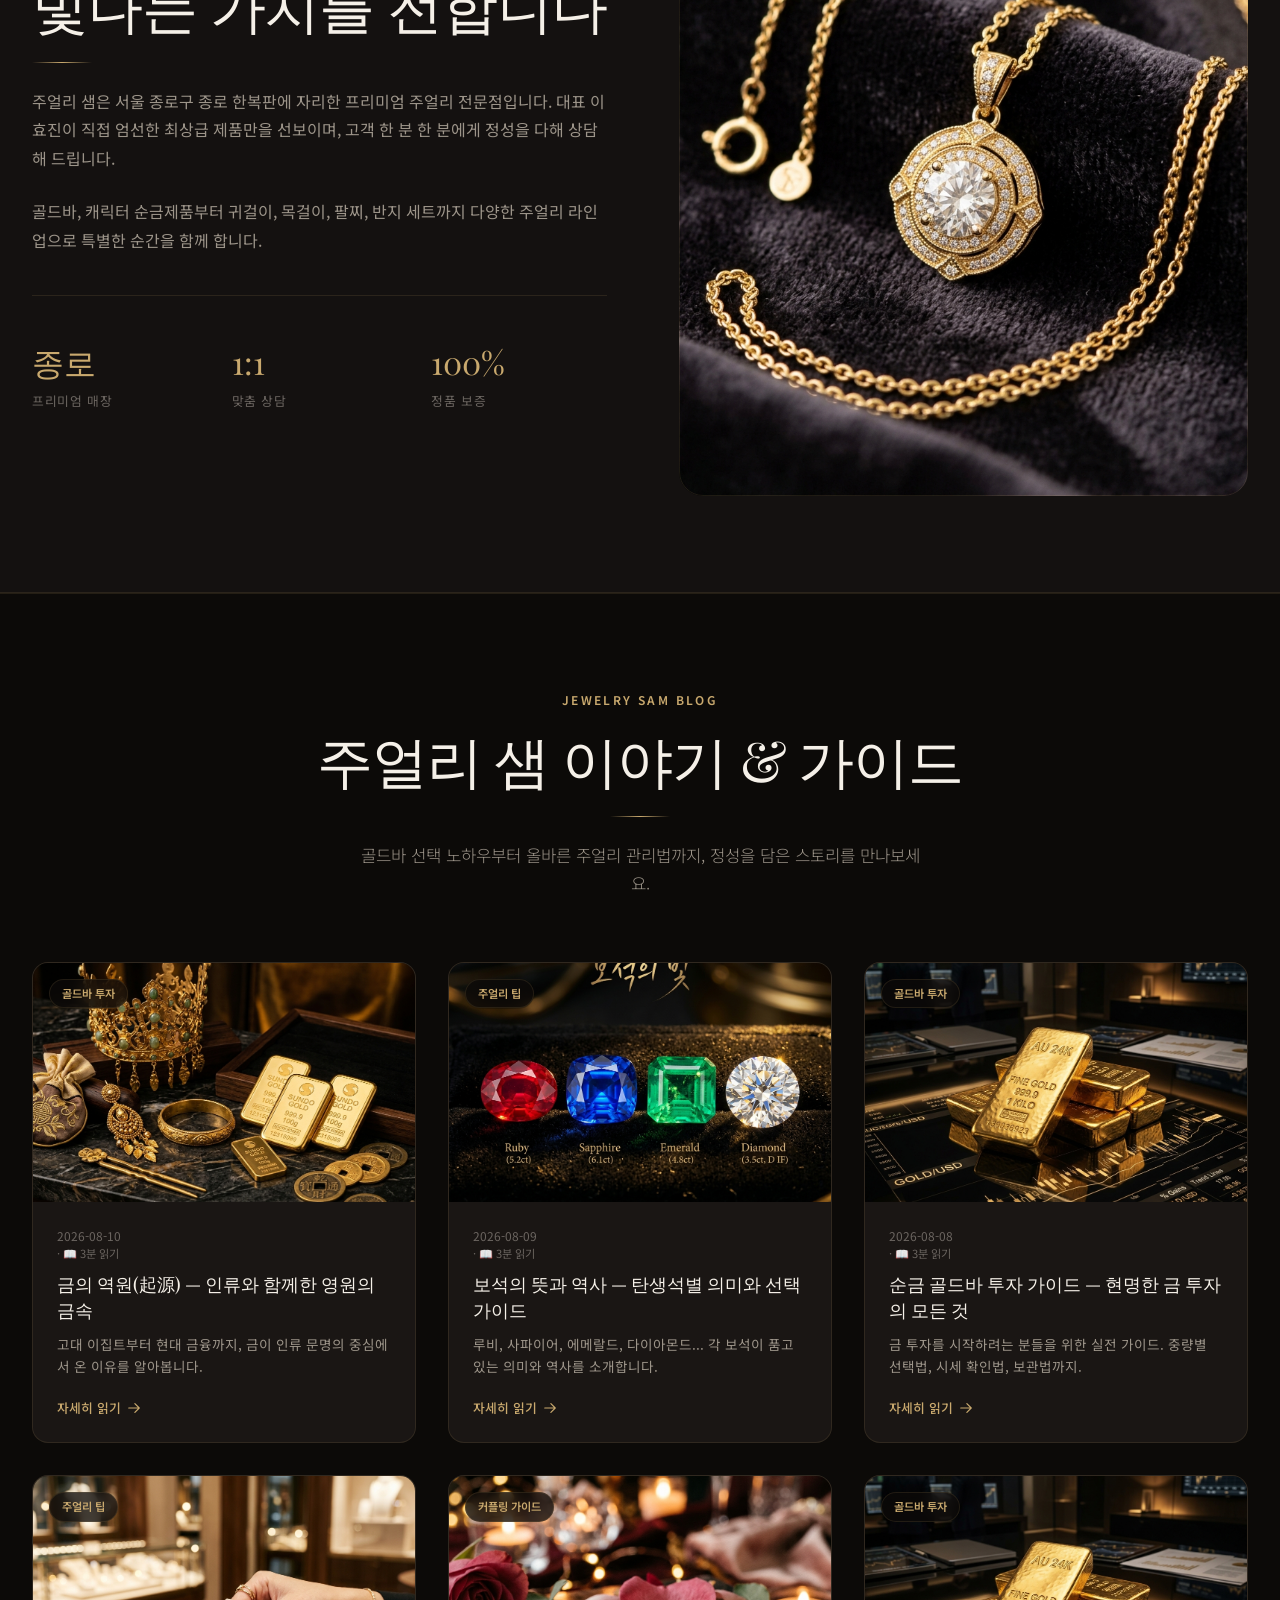
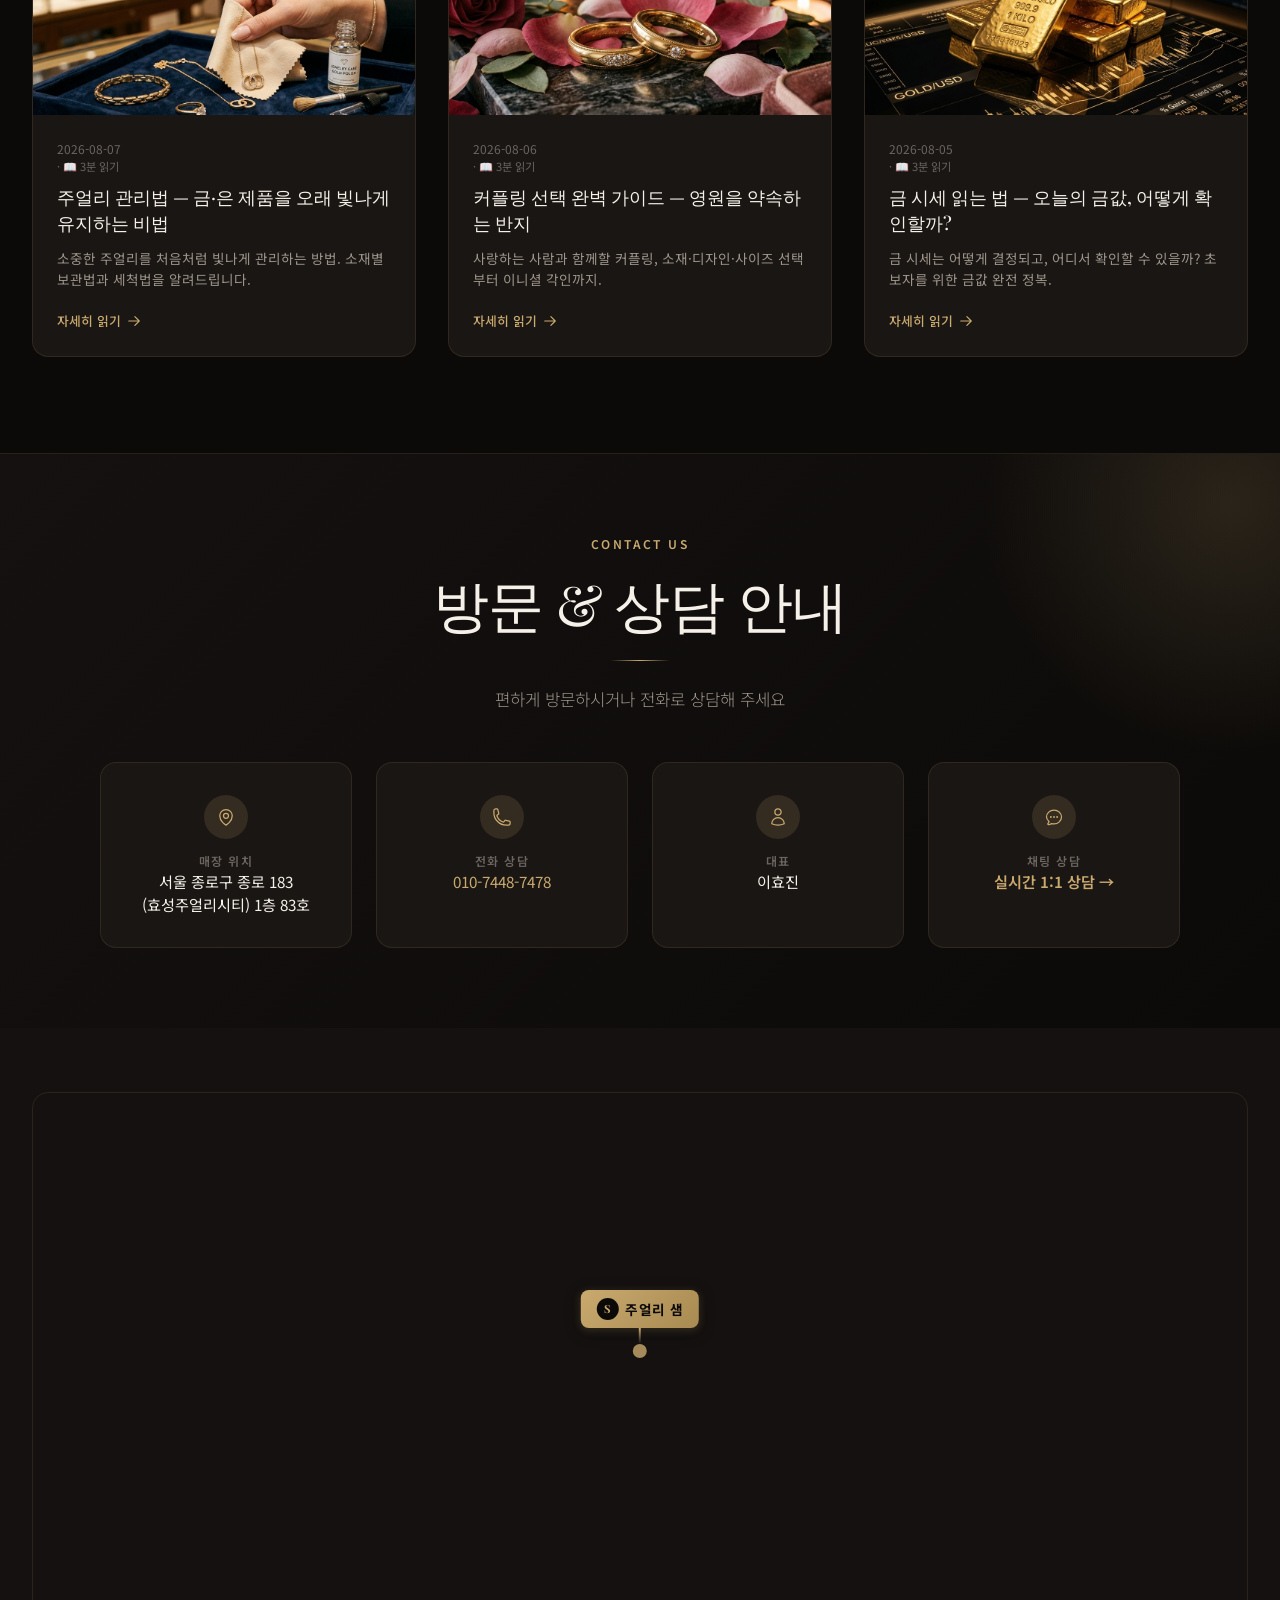
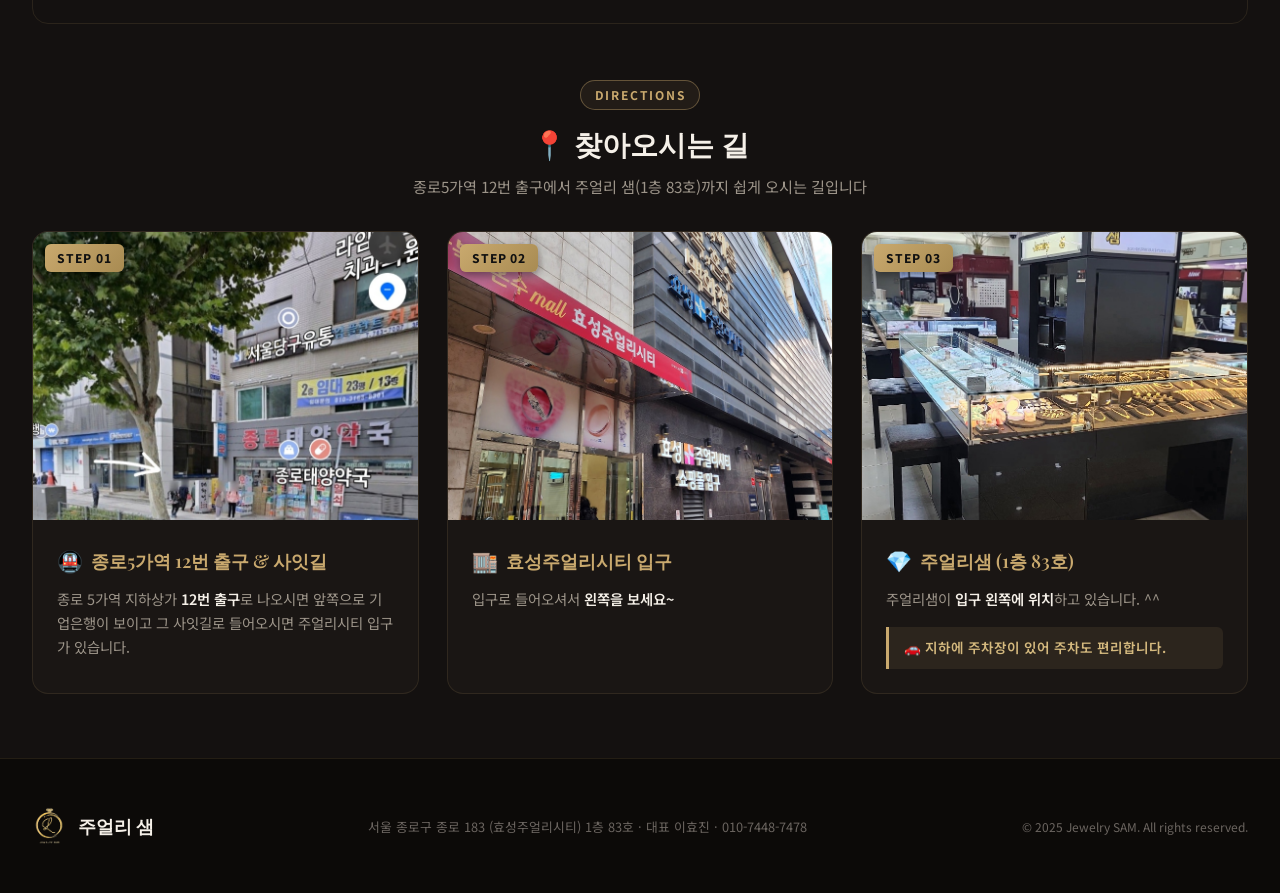
==== commit c90b419b: "seo: Add Naver site verification meta tag and optimize robots.txt, sitemap.xml, rss.xml" ====
--- a/index.html
+++ b/index.html
@@ -42,8 +42,9 @@
   <meta name="geo.position" content="37.570;126.989">
   <meta name="ICBM" content="37.570, 126.989">
 
-  <!-- Naver / Daum Verification (placeholder - replace with actual codes) -->
-  <!-- <meta name="naver-site-verification" content="YOUR_NAVER_CODE"> -->
+  <!-- Naver / Google Site Verification -->
+  <meta name="naver-site-verification" content="d27101e847517ae858b5f2d103fc3a5cafdf2a46" />
+
   <!-- Favicon / Brand Symbol Icon -->
   <link rel="icon" type="image/png" sizes="32x32" href="images/favicon.png">
   <link rel="icon" type="image/x-icon" href="favicon.ico">
--- a/style.css
+++ b/style.css
@@ -1861,12 +1861,14 @@
   font-family: var(--font-serif);
 }
 
-.blog-modal-body img {
+.blog-modal-body img,
+.ql-editor img {
   max-width: 100%;
   height: auto;
   border-radius: var(--radius-sm, 8px);
-  margin: 1rem auto;
-  display: block;
+  margin: 0.5rem auto;
+  display: inline-block;
+  vertical-align: middle;
 }
 
 .blog-modal-body ul,
@@ -1875,25 +1877,60 @@
   padding-left: 1.5rem;
 }
 
-/* Quill Editor Alignment & Formatting Classes Support */
+/* Quill Editor Alignment & Image Alignment Support */
 .blog-modal-body .ql-align-center,
-.ql-align-center {
+.ql-editor .ql-align-center,
+.ql-align-center,
+p.ql-align-center {
   text-align: center !important;
 }
 
 .blog-modal-body .ql-align-right,
-.ql-align-right {
+.ql-editor .ql-align-right,
+.ql-align-right,
+p.ql-align-right {
   text-align: right !important;
 }
 
 .blog-modal-body .ql-align-justify,
-.ql-align-justify {
+.ql-editor .ql-align-justify,
+.ql-align-justify,
+p.ql-align-justify {
   text-align: justify !important;
 }
 
 .blog-modal-body .ql-align-left,
-.ql-align-left {
+.ql-editor .ql-align-left,
+.ql-align-left,
+p.ql-align-left {
   text-align: left !important;
+}
+
+.blog-modal-body .ql-align-center img,
+.ql-editor .ql-align-center img,
+img.ql-align-center,
+p.ql-align-center img {
+  display: inline-block !important;
+  margin-left: auto !important;
+  margin-right: auto !important;
+}
+
+.blog-modal-body .ql-align-right img,
+.ql-editor .ql-align-right img,
+img.ql-align-right,
+p.ql-align-right img {
+  display: inline-block !important;
+  margin-left: auto !important;
+  margin-right: 0 !important;
+}
+
+.blog-modal-body .ql-align-left img,
+.ql-editor .ql-align-left img,
+img.ql-align-left,
+p.ql-align-left img {
+  display: inline-block !important;
+  margin-left: 0 !important;
+  margin-right: auto !important;
 }
 
 @media (max-width: 1024px) {
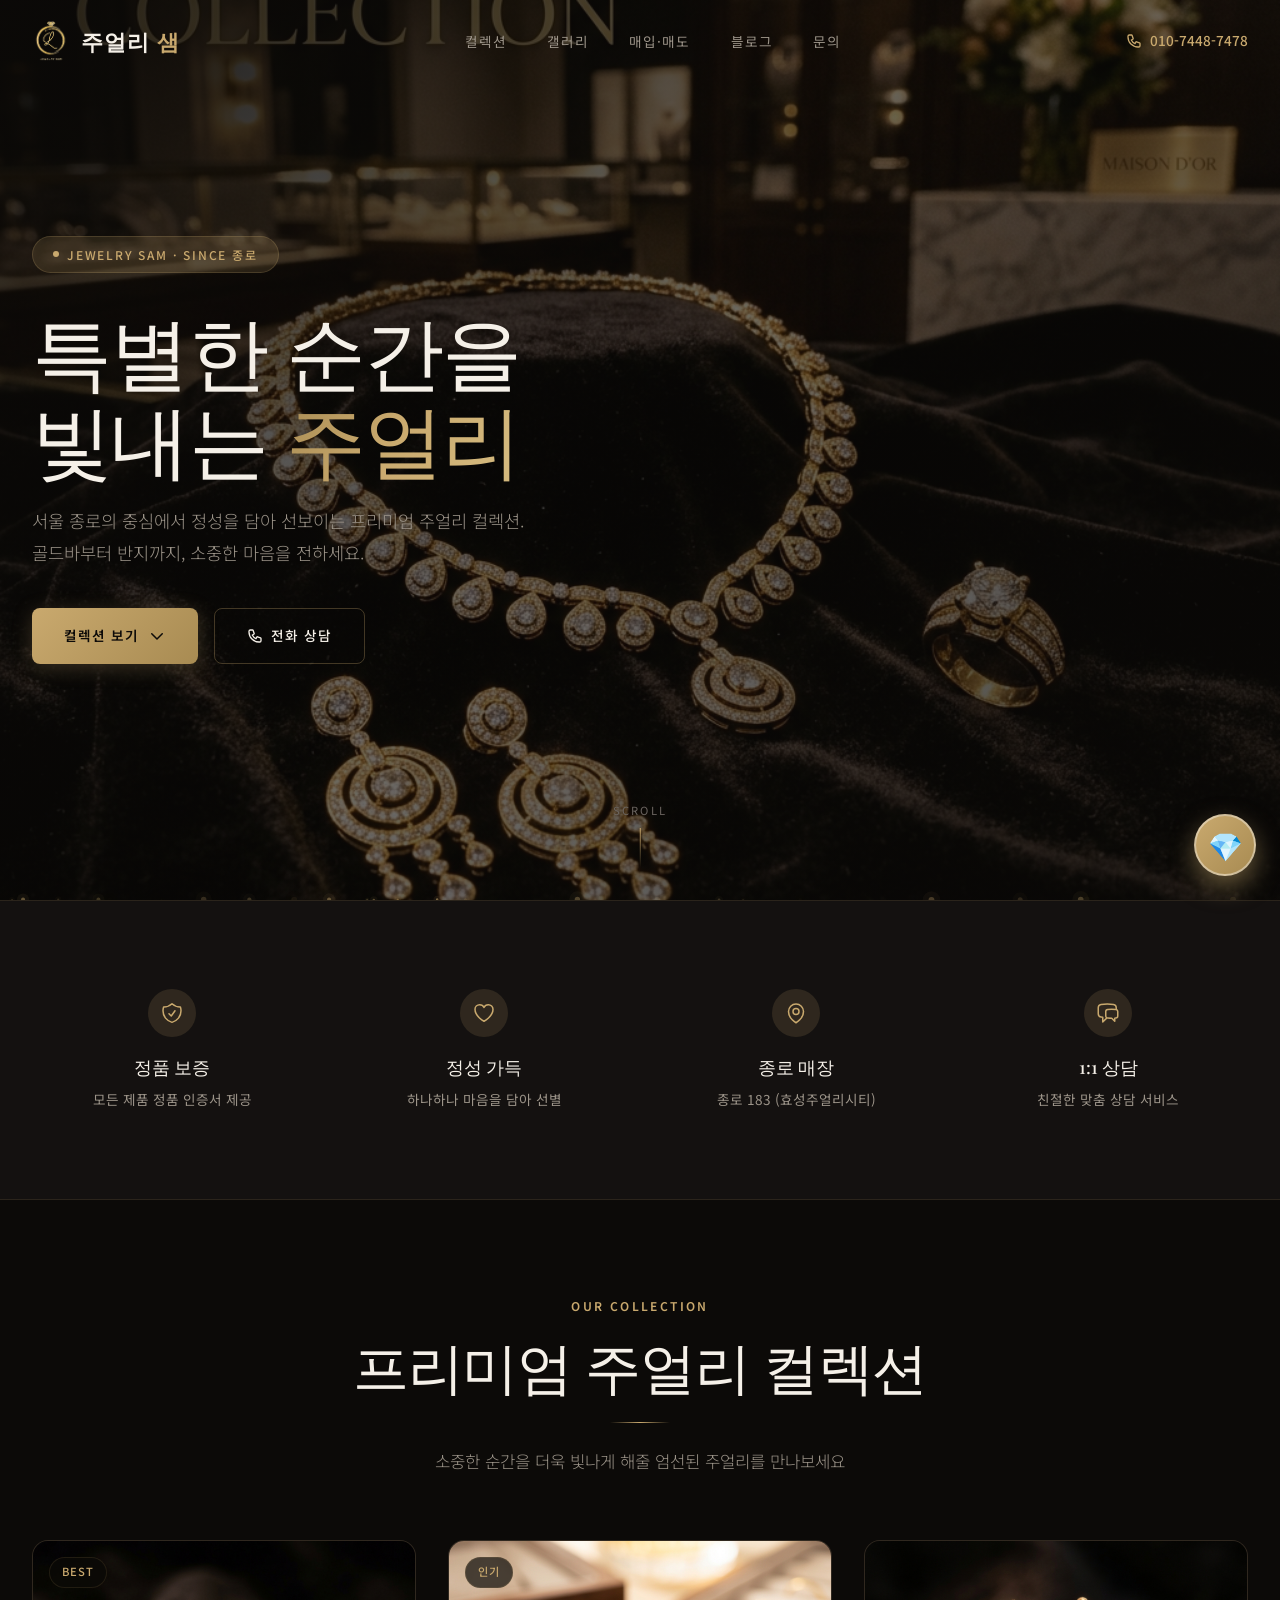
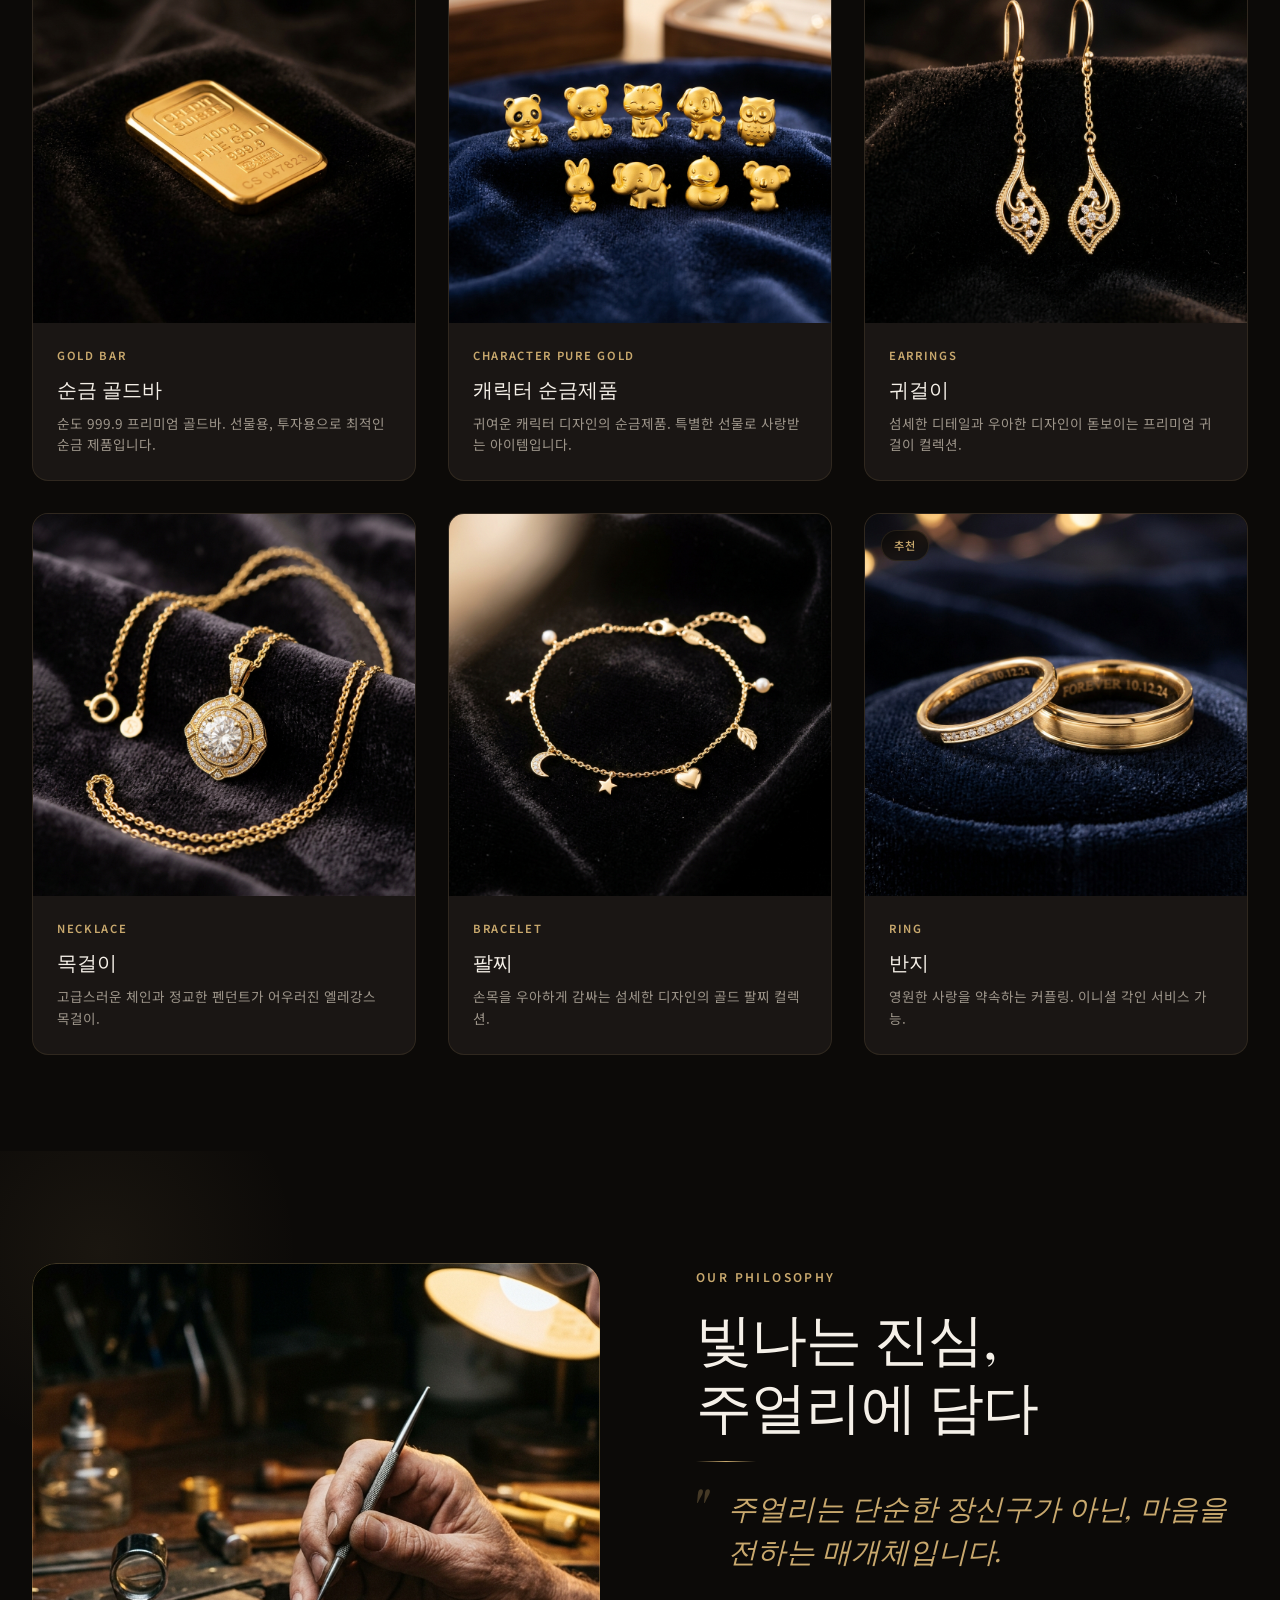
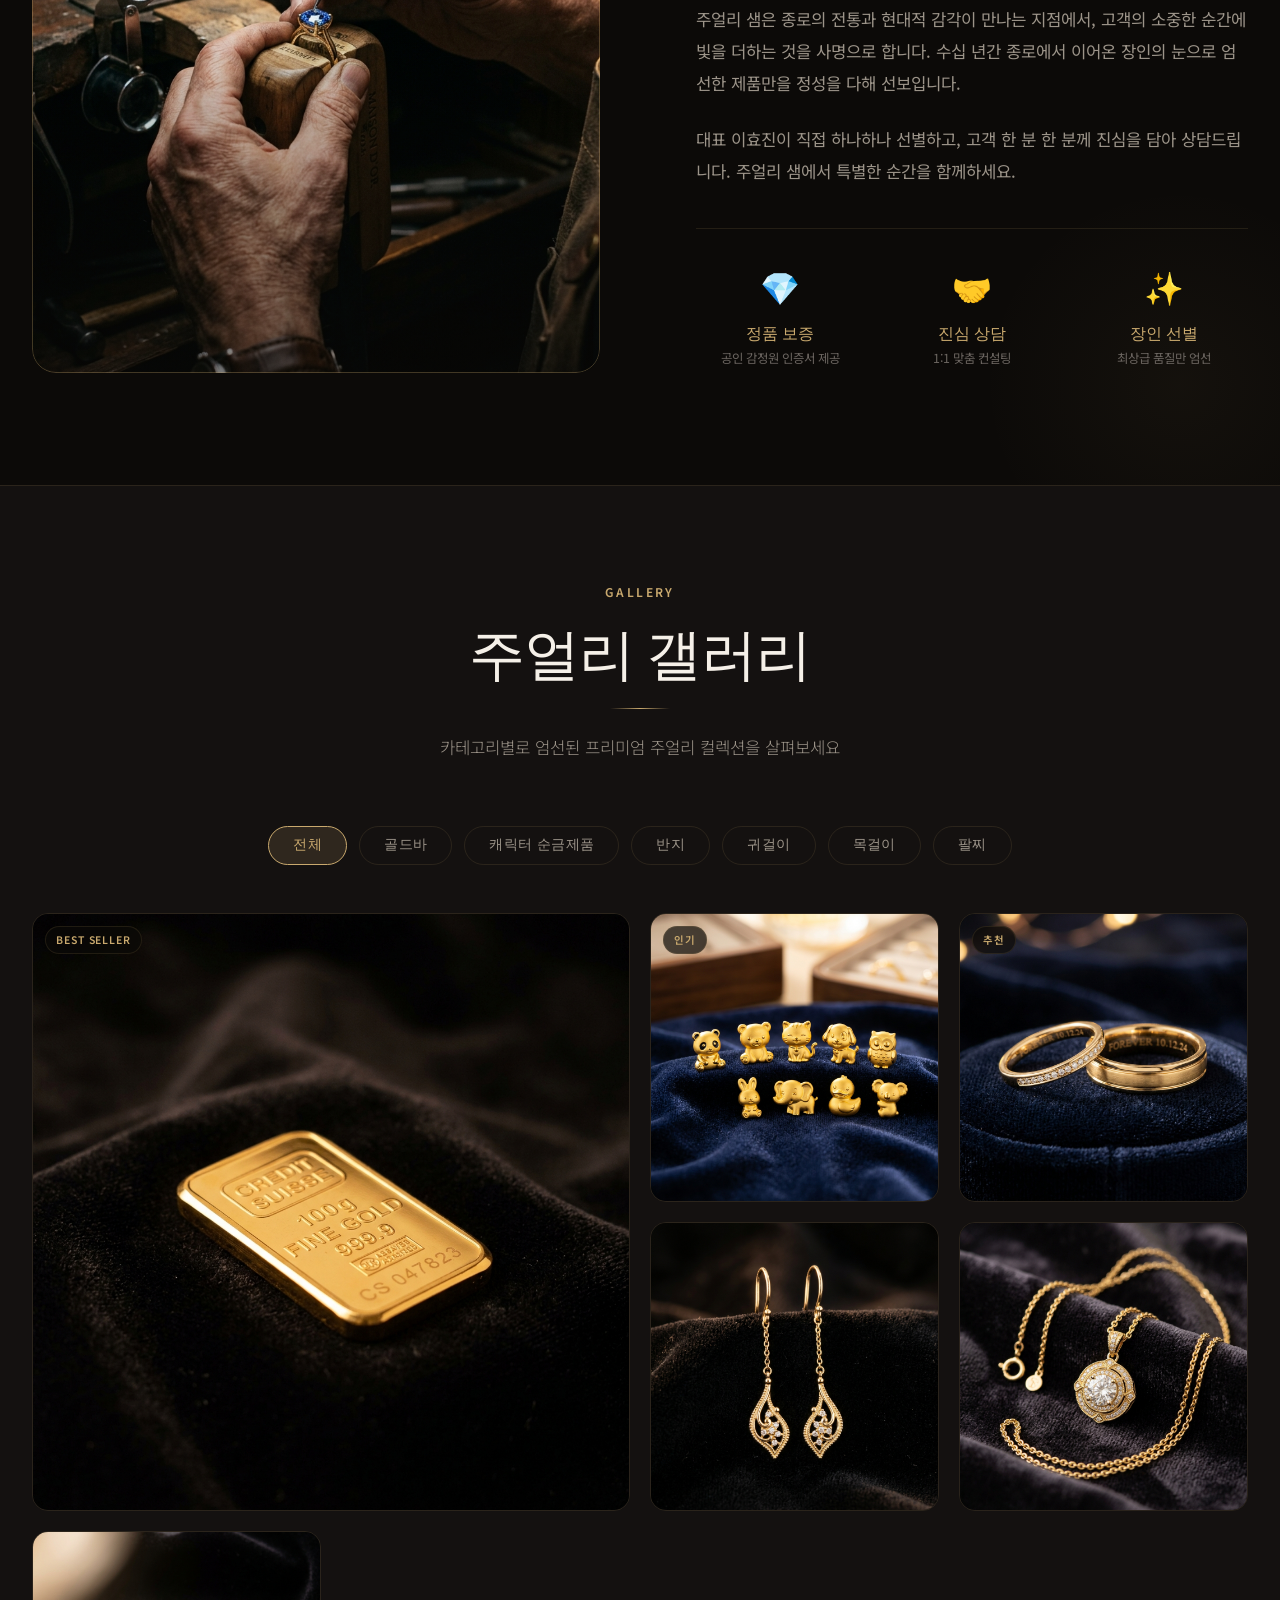
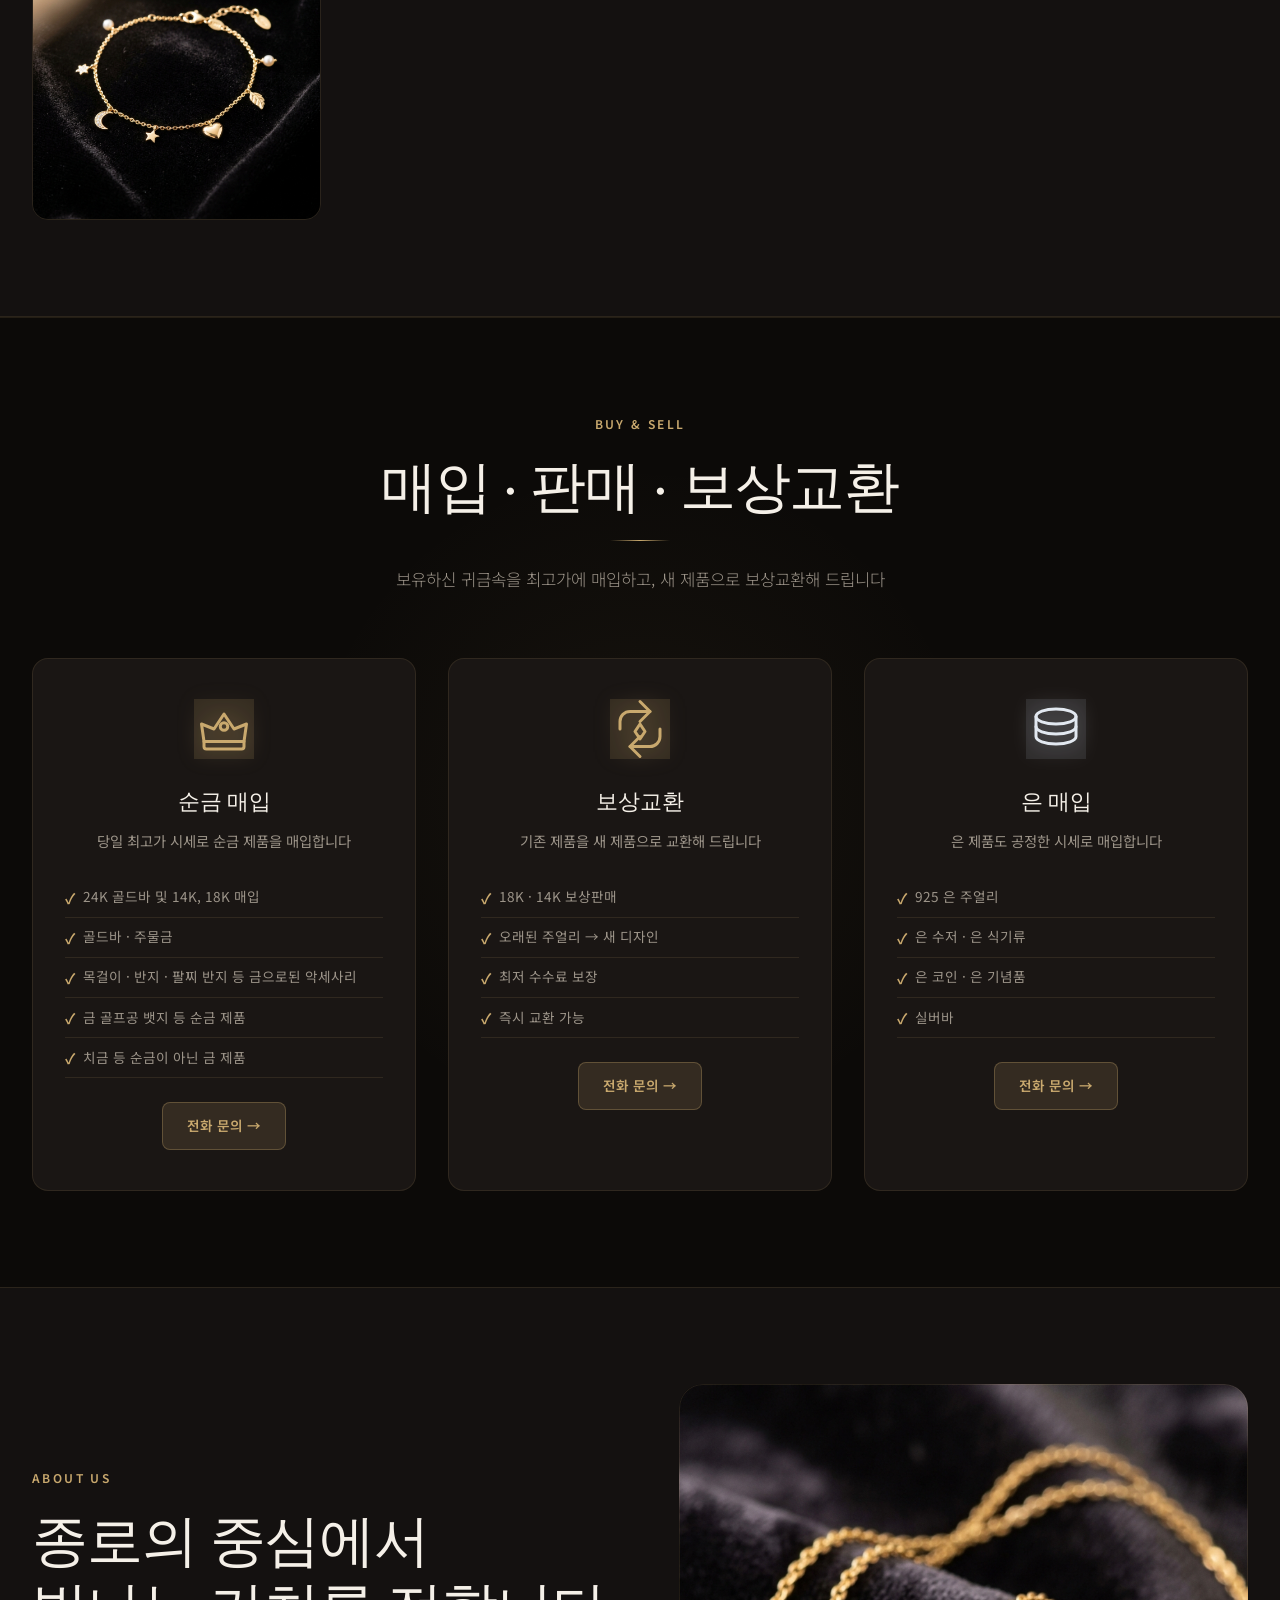
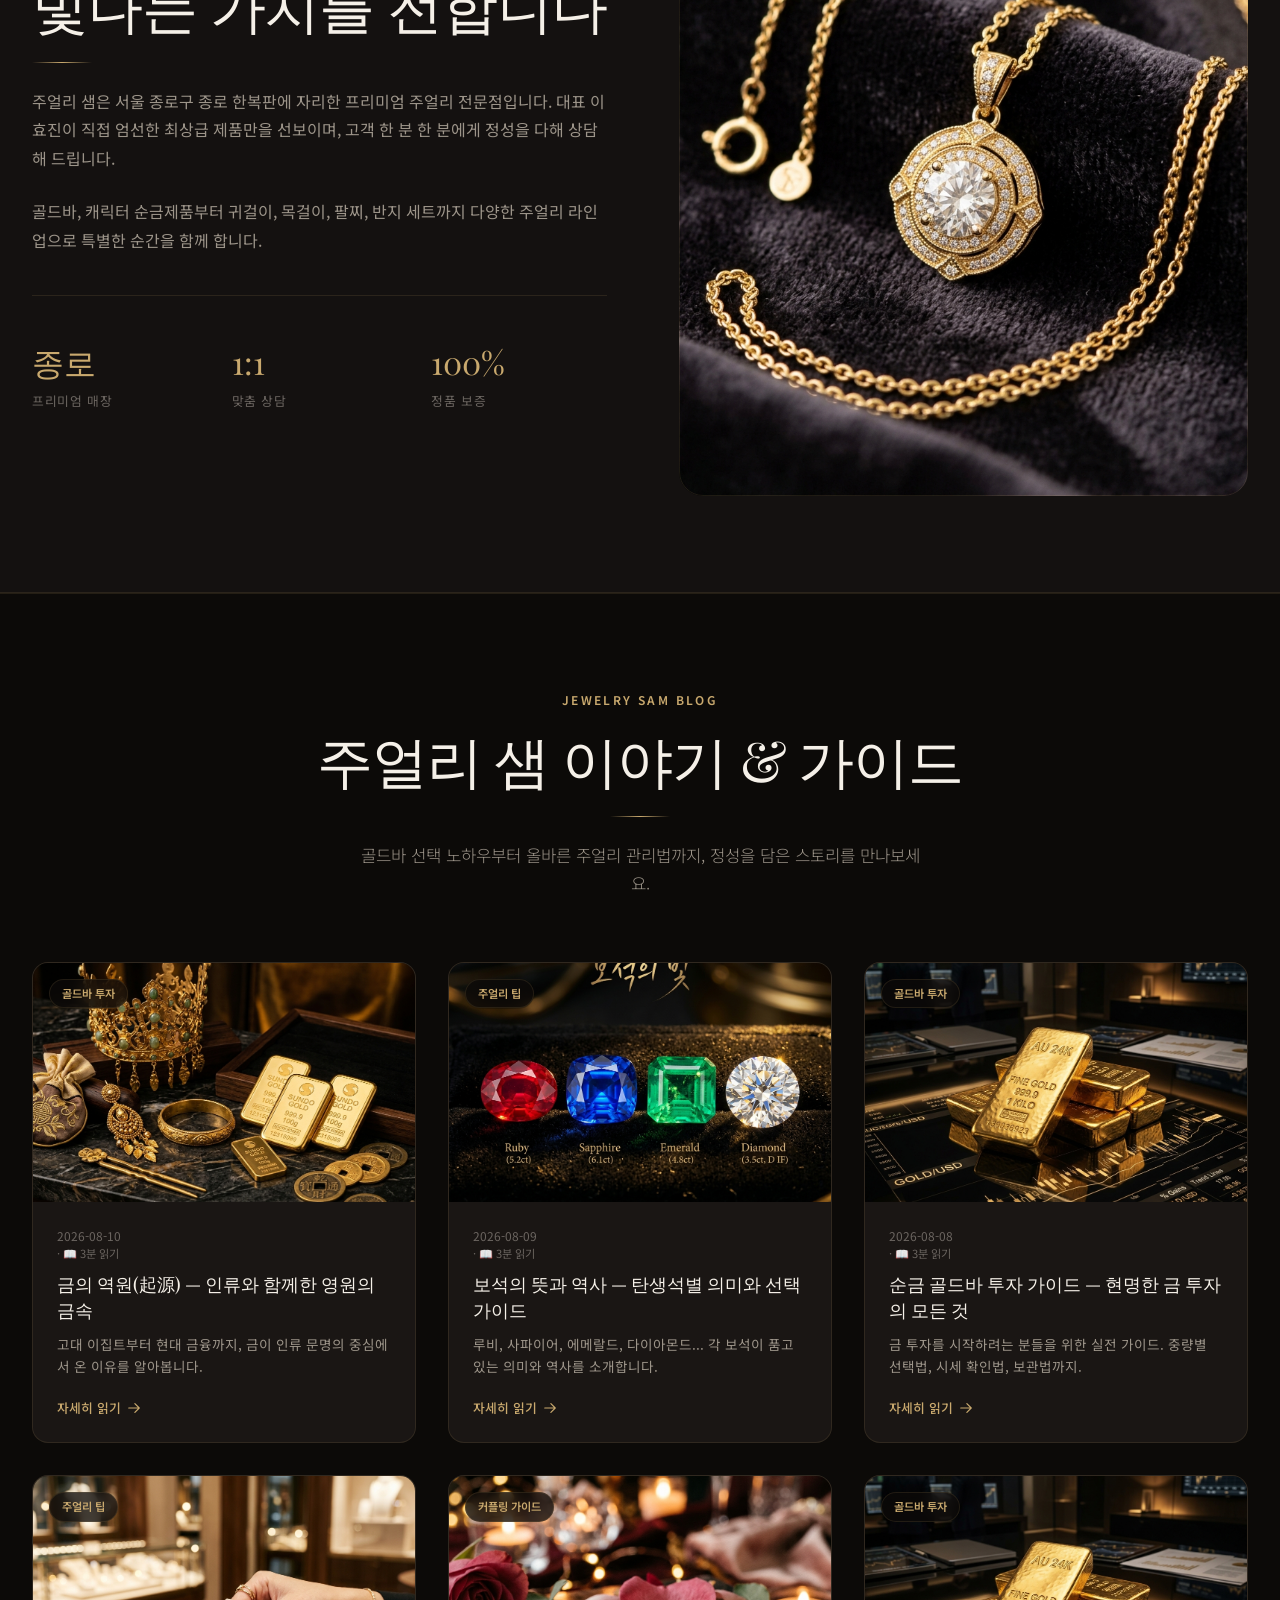
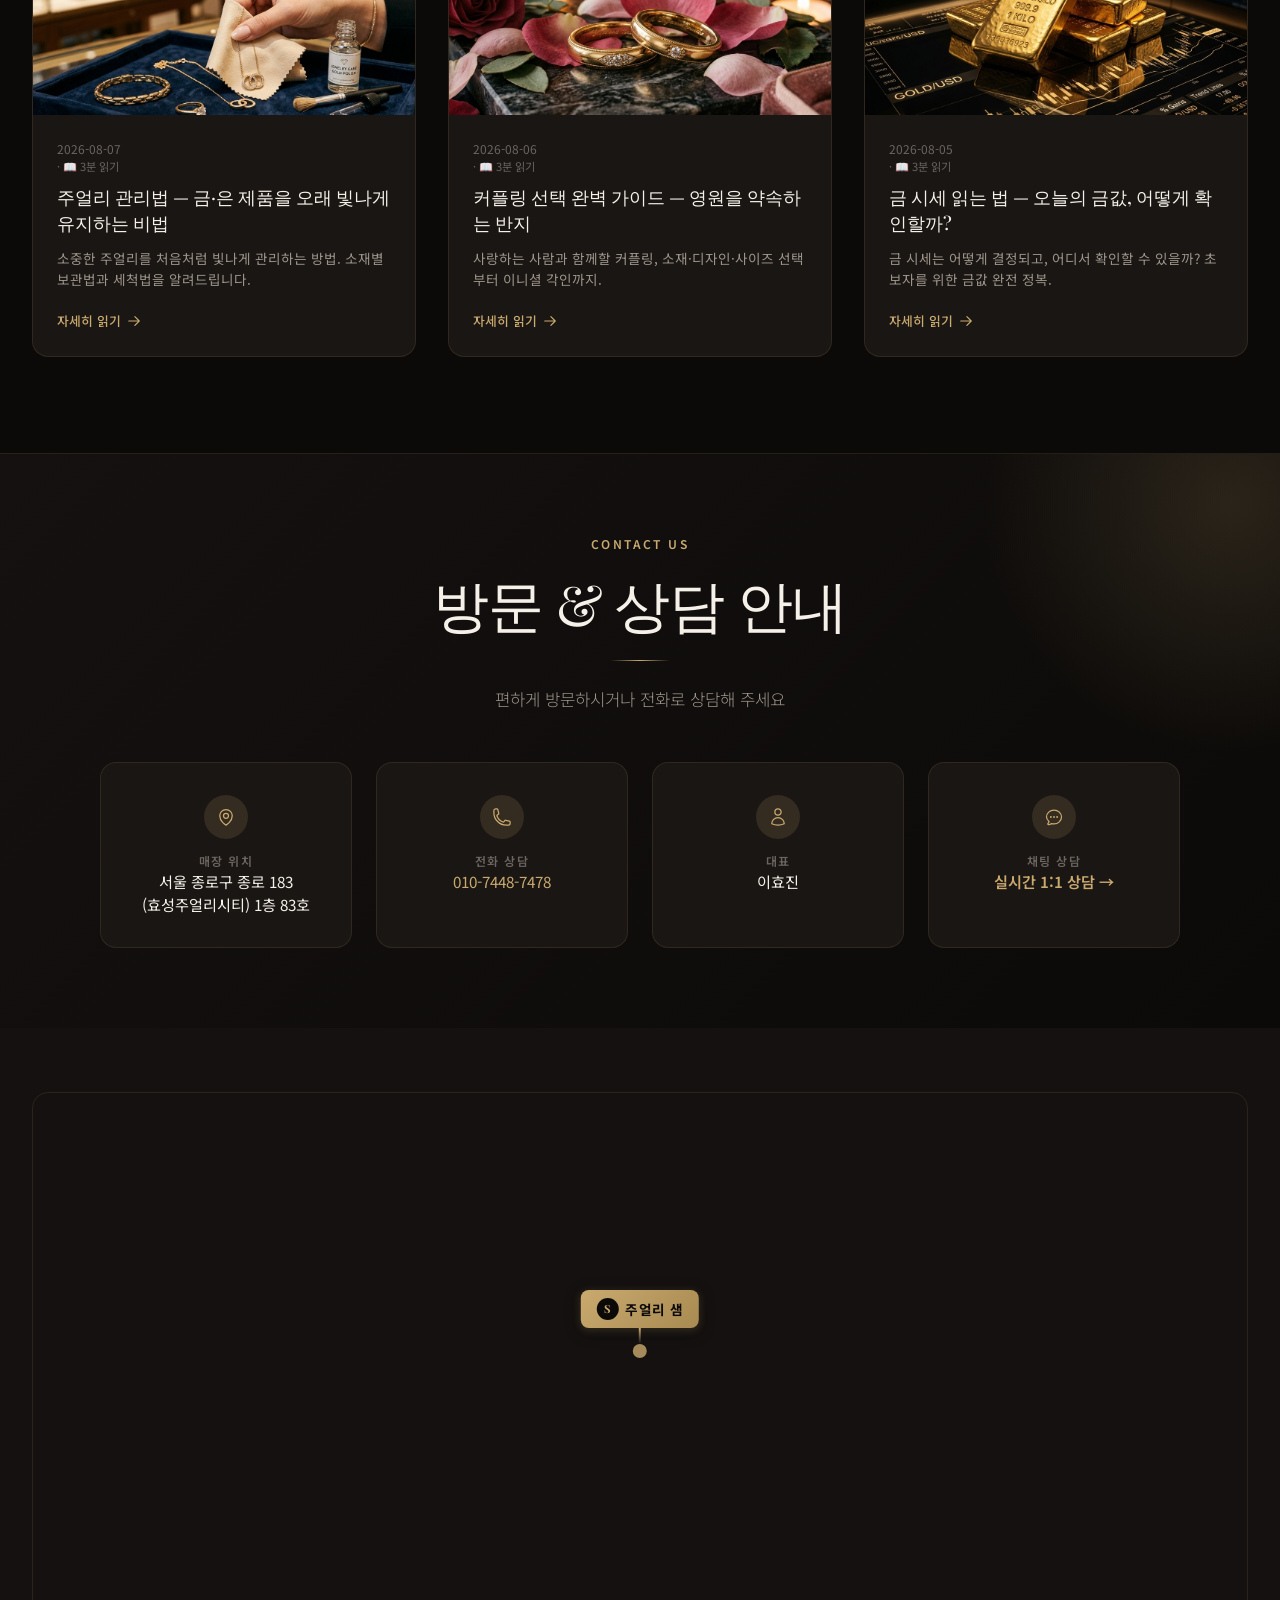
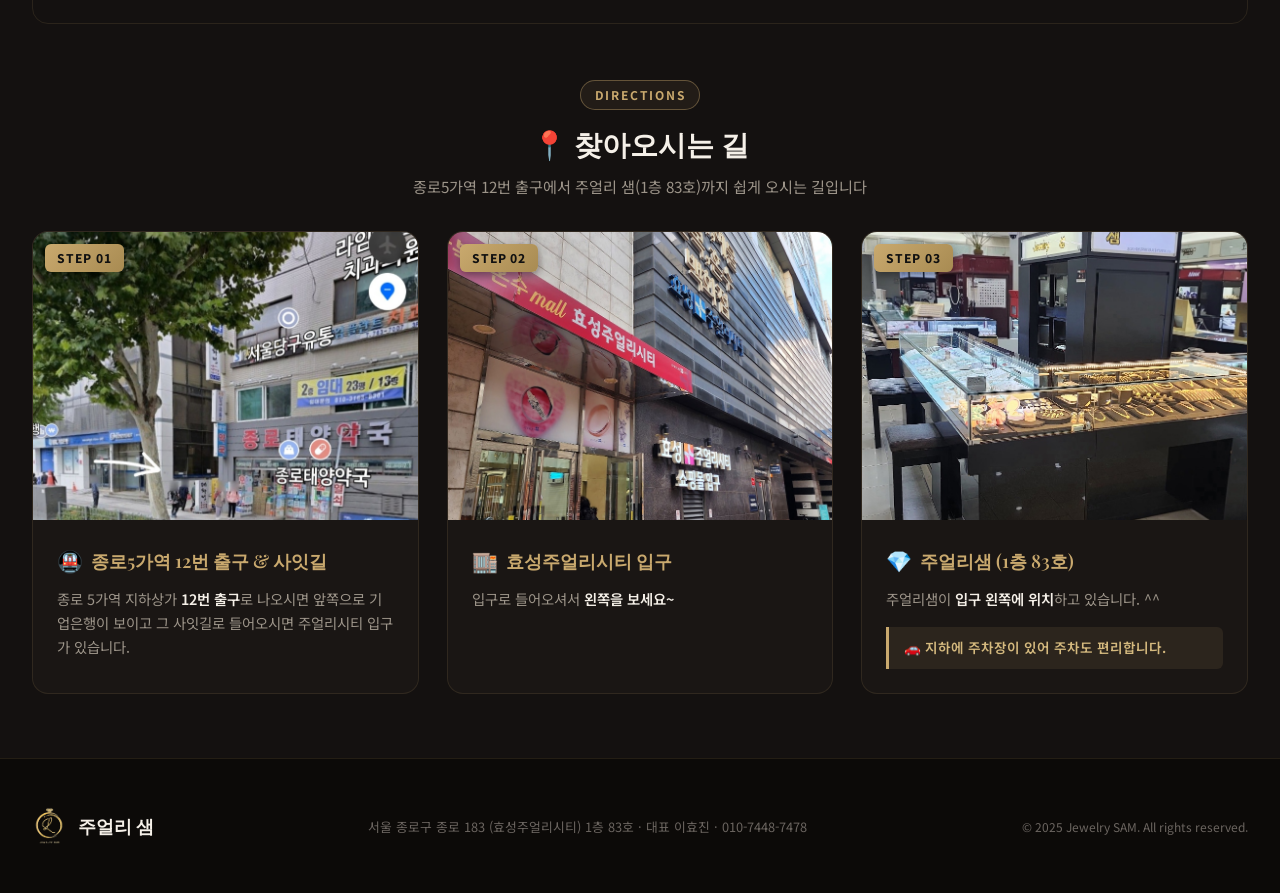
==== commit fdb75c55: "seo: Optimize Google SEO, GEO metadata, JSON-LD Schema (fix Product/Service validation), robots.txt " ====
--- a/index.html
+++ b/index.html
@@ -4,11 +4,9 @@
 <head>
   <meta charset="UTF-8">
   <meta name="viewport" content="width=device-width, initial-scale=1.0">
-
-  <!-- Strict Zero-Cache Control Meta Tags -->
-  <meta http-equiv="Cache-Control" content="no-cache, no-store, must-revalidate" />
-  <meta http-equiv="Pragma" content="no-cache" />
-  <meta http-equiv="Expires" content="0" />
+  <meta name="theme-color" content="#121216">
+  <meta name="msapplication-TileColor" content="#121216">
+  <meta http-equiv="content-language" content="ko">
 
   <!-- SEO Primary Meta Tags -->
   <title>주얼리 샘 | Jewelry SAM - 종로 골드바·순금 돌반지·반지·귀걸이·목걸이 전문점</title>
@@ -18,15 +16,26 @@
     content="주얼리 샘, Jewelry SAM, 종로 주얼리, 종로 돌반지, 순금 돌반지, 첫돌 선물, 백일반지, 돌팔찌, 골드바, 순금 골드바, 캐릭터 순금제품, 주물금, 덩어리금, 치금, 이빨금, 금 뱃지, 순금 골프공, 금 악세사리, 14K 매입, 18K 매입, 은 매입, 실버바, 금시세, 종로 금은방, 효성주얼리시티, 이효진">
   <meta name="author" content="주얼리 샘">
   <meta name="robots" content="index, follow, max-snippet:-1, max-image-preview:large, max-video-preview:-1">
-  <link rel="canonical" href="https://sam.lymin80.shop">
+  <meta name="googlebot" content="index, follow, max-snippet:-1, max-image-preview:large, max-video-preview:-1">
+  <meta name="googlebot-image" content="index, follow, max-image-preview:large">
+  <link rel="canonical" href="https://sam.lymin80.shop/">
+
+  <!-- Search Engine Verification -->
+  <meta name="naver-site-verification" content="d27101e847517ae858b5f2d103fc3a5cafdf2a46" />
+  <meta name="google-site-verification" content="google-site-verification-placeholder" />
 
   <!-- Open Graph / Facebook -->
   <meta property="og:type" content="website">
-  <meta property="og:url" content="https://sam.lymin80.shop">
+  <meta property="og:url" content="https://sam.lymin80.shop/">
   <meta property="og:title" content="주얼리 샘 | Jewelry SAM - 종로 골드바·귀걸이·목걸이·반지 전문점">
   <meta property="og:description"
     content="서울 종로구 종로 183 (효성주얼리시티). 순금 골드바, 캐릭터 순금제품, 귀걸이, 목걸이, 팔찌, 반지 세트 등 프리미엄 주얼리 전문점. 정품 보증 및 1:1 맞춤 상담.">
   <meta property="og:image" content="https://sam.lymin80.shop/images/hero.png">
+  <meta property="og:image:secure_url" content="https://sam.lymin80.shop/images/hero.png">
+  <meta property="og:image:type" content="image/png">
+  <meta property="og:image:width" content="1200">
+  <meta property="og:image:height" content="630">
+  <meta property="og:image:alt" content="주얼리 샘 종로 골드바 및 프리미엄 주얼리">
   <meta property="og:locale" content="ko_KR">
   <meta property="og:site_name" content="주얼리 샘">
 
@@ -35,15 +44,25 @@
   <meta name="twitter:title" content="주얼리 샘 | Jewelry SAM - 종로 프리미엄 주얼리">
   <meta name="twitter:description" content="종로 골드바·귀걸이·목걸이·팔찌·반지 전문점. 정품 보증, 맞춤 상담.">
   <meta name="twitter:image" content="https://sam.lymin80.shop/images/hero.png">
-
-  <!-- GEO Tags -->
+  <meta name="twitter:image:alt" content="주얼리 샘 대표 이미지">
+
+  <!-- GEO & Local Location Tags -->
   <meta name="geo.region" content="KR-11">
-  <meta name="geo.placename" content="서울특별시 종로구">
-  <meta name="geo.position" content="37.570;126.989">
-  <meta name="ICBM" content="37.570, 126.989">
-
-  <!-- Naver / Google Site Verification -->
-  <meta name="naver-site-verification" content="d27101e847517ae858b5f2d103fc3a5cafdf2a46" />
+  <meta name="geo.placename" content="서울특별시 종로구 종로 183 (효성주얼리시티)">
+  <meta name="geo.position" content="37.571400;126.999600">
+  <meta name="ICBM" content="37.571400, 126.999600">
+
+  <!-- Dublin Core Metadata -->
+  <meta name="DC.title" content="주얼리 샘 | Jewelry SAM">
+  <meta name="DC.creator" content="주얼리 샘">
+  <meta name="DC.subject" content="주얼리, 종로 귀금속, 순금 골드바, 돌반지, 다이아몬드, 귀걸이, 목걸이, 반지">
+  <meta name="DC.description" content="서울 종로구 종로 183 (효성주얼리시티 1층 83호). 24K 순금 돌반지, 골드바, 반지, 귀걸이, 목걸이, 최고가 매입 전문점.">
+  <meta name="DC.publisher" content="주얼리 샘">
+  <meta name="DC.language" content="ko-KR">
+  <meta name="DC.coverage" content="서울특별시 종로구 종로 183">
+  <meta name="DC.type" content="Text">
+  <meta name="DC.format" content="text/html">
+  <meta name="DC.identifier" content="https://sam.lymin80.shop/">
 
   <!-- Favicon / Brand Symbol Icon -->
   <link rel="icon" type="image/png" sizes="32x32" href="images/favicon.png">
@@ -60,16 +79,27 @@
   <script src="https://documind-backend.lymin80.workers.dev/documind-widget.js?v=2"
     data-project-id="proj_1786338441335_1lv8f" defer></script>
 
-  <!-- JSON-LD Structured Data: LocalBusiness (SEO/GEO/AIO) -->
+  <!-- JSON-LD Structured Data: LocalBusiness (JewelryStore) -->
   <script type="application/ld+json">
   {
     "@context": "https://schema.org",
     "@type": "JewelryStore",
+    "@id": "https://sam.lymin80.shop/#store",
     "name": "주얼리 샘",
-    "alternateName": "Jewelry SAM",
-    "description": "서울 종로구에 위치한 프리미엄 주얼리 전문점. 순금 골드바, 캐릭터 순금제품, 귀걸이, 목걸이, 팔찌, 반지 세트 등 다양한 주얼리를 정품 보증과 함께 제공합니다.",
-    "url": "https://sam.lymin80.shop",
+    "alternateName": ["Jewelry SAM", "종로 주얼리 샘", "주얼리샘", "효성주얼리시티 주얼리 샘"],
+    "description": "서울 종로구 효성주얼리시티 1층에 위치한 프리미엄 주얼리 전문점. 순금 골드바, 캐릭터 순금제품, 순금 돌반지, 귀걸이, 목걸이, 팔찌, 반지 세트 및 귀금속 당일 최고가 매입을 정품 보증과 함께 제공합니다.",
+    "url": "https://sam.lymin80.shop/",
+    "logo": "https://sam.lymin80.shop/images/logo_transparent.png",
+    "image": [
+      "https://sam.lymin80.shop/images/hero.png",
+      "https://sam.lymin80.shop/images/way_store_inside.jpg",
+      "https://sam.lymin80.shop/images/gold_bar.png",
+      "https://sam.lymin80.shop/images/way_mall_entrance.jpg"
+    ],
     "telephone": "+82-10-7448-7478",
+    "priceRange": "₩₩₩",
+    "currenciesAccepted": "KRW",
+    "paymentAccepted": "현금, 카드, 계좌이체, 제로페이, 서울페이, 온누리상품권",
     "address": {
       "@type": "PostalAddress",
       "streetAddress": "종로 183 (효성주얼리시티) 1층 83호",
@@ -80,40 +110,158 @@
     },
     "geo": {
       "@type": "GeoCoordinates",
-      "latitude": 37.570,
-      "longitude": 126.989
+      "latitude": 37.571400,
+      "longitude": 126.999600
     },
+    "openingHoursSpecification": [
+      {
+        "@type": "OpeningHoursSpecification",
+        "dayOfWeek": ["Tuesday", "Wednesday", "Thursday", "Friday", "Saturday", "Sunday"],
+        "opens": "10:30",
+        "closes": "20:00"
+      },
+      {
+        "@type": "OpeningHoursSpecification",
+        "dayOfWeek": "Monday",
+        "opens": "10:30",
+        "closes": "20:00"
+      }
+    ],
+    "hasMap": "https://www.google.com/maps?q=효성주얼리시티+서울+종로구+종로+183",
     "founder": {
       "@type": "Person",
       "name": "이효진"
     },
+    "contactPoint": {
+      "@type": "ContactPoint",
+      "telephone": "+82-10-7448-7478",
+      "contactType": "customer service",
+      "areaServed": "KR",
+      "availableLanguage": ["Korean"]
+    },
+    "areaServed": [
+      {
+        "@type": "City",
+        "name": "서울특별시"
+      },
+      {
+        "@type": "AdministrativeArea",
+        "name": "전국"
+      }
+    ],
     "hasOfferCatalog": {
       "@type": "OfferCatalog",
-      "name": "주얼리 샘 컬렉션",
+      "name": "주얼리 샘 컬렉션 & 매입 서비스",
       "itemListElement": [
-        { "@type": "Offer", "itemOffered": { "@type": "Product", "name": "순금 골드바", "description": "순도 999.9 프리미엄 골드바. 선물용, 투자용 순금 제품.", "category": "골드바" }},
-        { "@type": "Offer", "itemOffered": { "@type": "Product", "name": "순금 돌반지 세트", "description": "첫돌·백일 기념 24K 순금 돌반지 및 돌팔찌. 1돈, 반돈 정품 보증.", "category": "돌반지" }},
-        { "@type": "Offer", "itemOffered": { "@type": "Product", "name": "캐릭터 순금제품", "description": "귀여운 캐릭터 디자인의 순금제품. 특별한 선물 아이템.", "category": "캐릭터 순금제품" }},
-        { "@type": "Offer", "itemOffered": { "@type": "Product", "name": "귀걸이", "description": "섬세한 디테일과 우아한 디자인의 프리미엄 귀걸이.", "category": "귀걸이" }},
-        { "@type": "Offer", "itemOffered": { "@type": "Product", "name": "목걸이", "description": "고급스러운 체인과 정교한 펜던트가 어우러진 목걸이.", "category": "목걸이" }},
-        { "@type": "Offer", "itemOffered": { "@type": "Product", "name": "팔찌", "description": "손목을 우아하게 감싸는 섬세한 디자인의 골드 팔찌.", "category": "팔찌" }},
-        { "@type": "Offer", "itemOffered": { "@type": "Product", "name": "반지 세트", "description": "영원한 사랑을 약속하는 커플링. 이니셜 각인 가능.", "category": "반지" }},
-        { "@type": "Offer", "itemOffered": { "@type": "Product", "name": "귀금속 및 금제품 최고가 매입", "description": "순금 24K, 18K, 14K, 10K, 주물금, 덩어리금, 금 뱃지, 금 골프공, 금 악세사리, 치금(이빨금), 은제품 당일 최고가 시세 매입.", "category": "금매입" }},
-        { "@type": "Offer", "itemOffered": { "@type": "Product", "name": "주물금 & 치금(이빨금) 매입", "description": "주물금, 덩어리금, 치금(이빨금), 잡금 제품 최고가 매입 및 보상교환.", "category": "주물금" }}
+        {
+          "@type": "Offer",
+          "itemOffered": {
+            "@type": "Service",
+            "name": "순금 골드바 판매",
+            "serviceType": "골드바 판매",
+            "description": "순도 999.9 프리미엄 골드바. 선물용, 투자용 순금 제품 정품 보증 판매."
+          }
+        },
+        {
+          "@type": "Offer",
+          "itemOffered": {
+            "@type": "Service",
+            "name": "순금 돌반지 세트",
+            "serviceType": "돌반지 판매",
+            "description": "첫돌·백일 기념 24K 순금 돌반지 및 돌팔찌. 1돈, 반돈 정품 보증."
+          }
+        },
+        {
+          "@type": "Offer",
+          "itemOffered": {
+            "@type": "Service",
+            "name": "캐릭터 순금제품",
+            "serviceType": "순금제품 판매",
+            "description": "귀여운 캐릭터 디자인의 순금제품. 특별한 선물 아이템."
+          }
+        },
+        {
+          "@type": "Offer",
+          "itemOffered": {
+            "@type": "Service",
+            "name": "귀걸이 컬렉션",
+            "serviceType": "귀걸이 판매",
+            "description": "섬세한 디테일과 우아한 디자인의 프리미엄 귀걸이."
+          }
+        },
+        {
+          "@type": "Offer",
+          "itemOffered": {
+            "@type": "Service",
+            "name": "목걸이 컬렉션",
+            "serviceType": "목걸이 판매",
+            "description": "고급스러운 체인과 정교한 펜던트가 어우러진 목걸이."
+          }
+        },
+        {
+          "@type": "Offer",
+          "itemOffered": {
+            "@type": "Service",
+            "name": "팔찌 컬렉션",
+            "serviceType": "팔찌 판매",
+            "description": "손목을 우아하게 감싸는 섬세한 디자인의 골드 팔찌."
+          }
+        },
+        {
+          "@type": "Offer",
+          "itemOffered": {
+            "@type": "Service",
+            "name": "반지 & 커플링 세트",
+            "serviceType": "반지 판매",
+            "description": "영원한 사랑을 약속하는 커플링. 이니셜 무료 각인 서비스 제공."
+          }
+        },
+        {
+          "@type": "Offer",
+          "itemOffered": {
+            "@type": "Service",
+            "name": "귀금속 및 금제품 최고가 매입",
+            "serviceType": "귀금속 매입",
+            "description": "순금 24K, 18K, 14K, 10K, 주물금, 덩어리금, 금 뱃지, 금 골프공, 금 악세사리, 치금(이빨금), 은제품 당일 최고가 시세 매입."
+          }
+        },
+        {
+          "@type": "Offer",
+          "itemOffered": {
+            "@type": "Service",
+            "name": "주물금 & 치금(이빨금) 전문 매입",
+            "serviceType": "금 매입",
+            "description": "주물금, 덩어리금, 치금(이빨금), 잡금 제품 최고가 매입 및 보상교환."
+          }
+        }
       ]
-    },
-    "sameAs": [],
-    "priceRange": "₩₩₩",
-    "currenciesAccepted": "KRW",
-    "paymentAccepted": "현금, 카드",
-    "areaServed": {
-      "@type": "City",
-      "name": "서울특별시"
     }
   }
   </script>
 
-  <!-- JSON-LD: FAQ for AIO (AI Overview) -->
+  <!-- JSON-LD: WebSite -->
+  <script type="application/ld+json">
+  {
+    "@context": "https://schema.org",
+    "@type": "WebSite",
+    "@id": "https://sam.lymin80.shop/#website",
+    "name": "주얼리 샘",
+    "alternateName": ["Jewelry SAM", "종로 주얼리 샘", "주얼리샘"],
+    "url": "https://sam.lymin80.shop/",
+    "inLanguage": "ko-KR",
+    "publisher": {
+      "@type": "Organization",
+      "name": "주얼리 샘",
+      "url": "https://sam.lymin80.shop/",
+      "logo": {
+        "@type": "ImageObject",
+        "url": "https://sam.lymin80.shop/images/logo_transparent.png"
+      }
+    }
+  }
+  </script>
+
+  <!-- JSON-LD: FAQ for Google Rich Results & AIO -->
   <script type="application/ld+json">
   {
     "@context": "https://schema.org",
@@ -124,7 +272,7 @@
         "name": "주얼리 샘은 어디에 있나요?",
         "acceptedAnswer": {
           "@type": "Answer",
-          "text": "주얼리 샘은 서울 종로구 종로 183 (효성주얼리시티) 1층 83호에 위치해 있습니다. 종로의 중심부에서 쉽게 찾으실 수 있습니다."
+          "text": "주얼리 샘은 서울 종로구 종로 183 (효성주얼리시티) 1층 83호에 위치해 있습니다. 종로5가역 12번 출구에서 도보로 매우 가깝습니다."
         }
       },
       {
@@ -132,7 +280,7 @@
         "name": "주얼리 샘에서 어떤 제품을 판매하나요?",
         "acceptedAnswer": {
           "@type": "Answer",
-          "text": "주얼리 샘에서는 순금 골드바, 캐릭터 순금제품, 귀걸이, 목걸이, 팔찌, 반지 세트 등 다양한 프리미엄 주얼리를 판매합니다. 모든 제품은 정품 보증서가 제공됩니다."
+          "text": "주얼리 샘에서는 순금 골드바, 캐릭터 순금제품, 순금 돌반지, 귀걸이, 목걸이, 팔찌, 반지 세트 등 다양한 프리미엄 주얼리를 판매합니다. 모든 제품은 정품 보증서가 제공됩니다."
         }
       },
       {
@@ -193,10 +341,12 @@
     "@context": "https://schema.org",
     "@type": "BreadcrumbList",
     "itemListElement": [
-      { "@type": "ListItem", "position": 1, "name": "홈", "item": "https://sam.lymin80.shop" },
+      { "@type": "ListItem", "position": 1, "name": "홈", "item": "https://sam.lymin80.shop/" },
       { "@type": "ListItem", "position": 2, "name": "컬렉션", "item": "https://sam.lymin80.shop/#products" },
-      { "@type": "ListItem", "position": 3, "name": "블로그", "item": "https://sam.lymin80.shop/#blog" },
-      { "@type": "ListItem", "position": 4, "name": "문의", "item": "https://sam.lymin80.shop/#contact" }
+      { "@type": "ListItem", "position": 3, "name": "갤러리", "item": "https://sam.lymin80.shop/#collection" },
+      { "@type": "ListItem", "position": 4, "name": "매입·매도", "item": "https://sam.lymin80.shop/#trade" },
+      { "@type": "ListItem", "position": 5, "name": "블로그", "item": "https://sam.lymin80.shop/#blog" },
+      { "@type": "ListItem", "position": 6, "name": "찾아오시는 길", "item": "https://sam.lymin80.shop/#contact" }
     ]
   }
   </script>
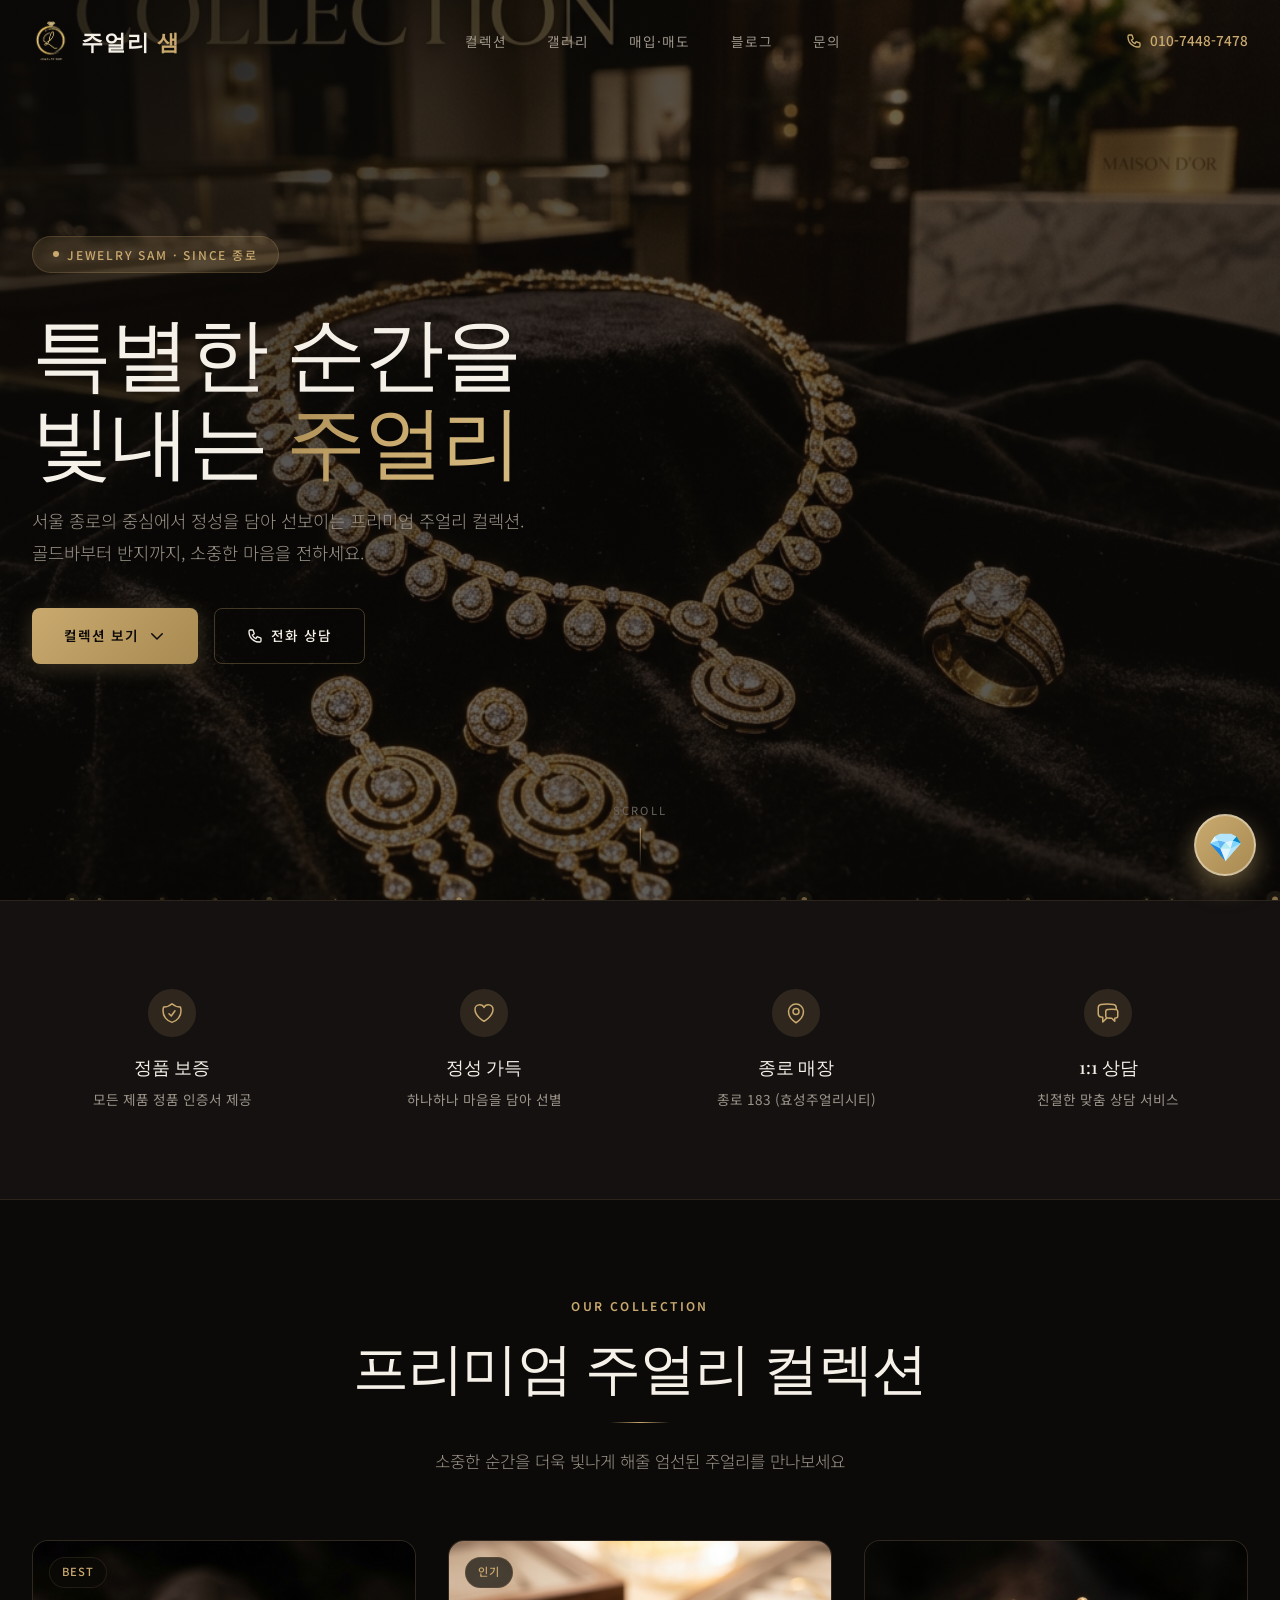
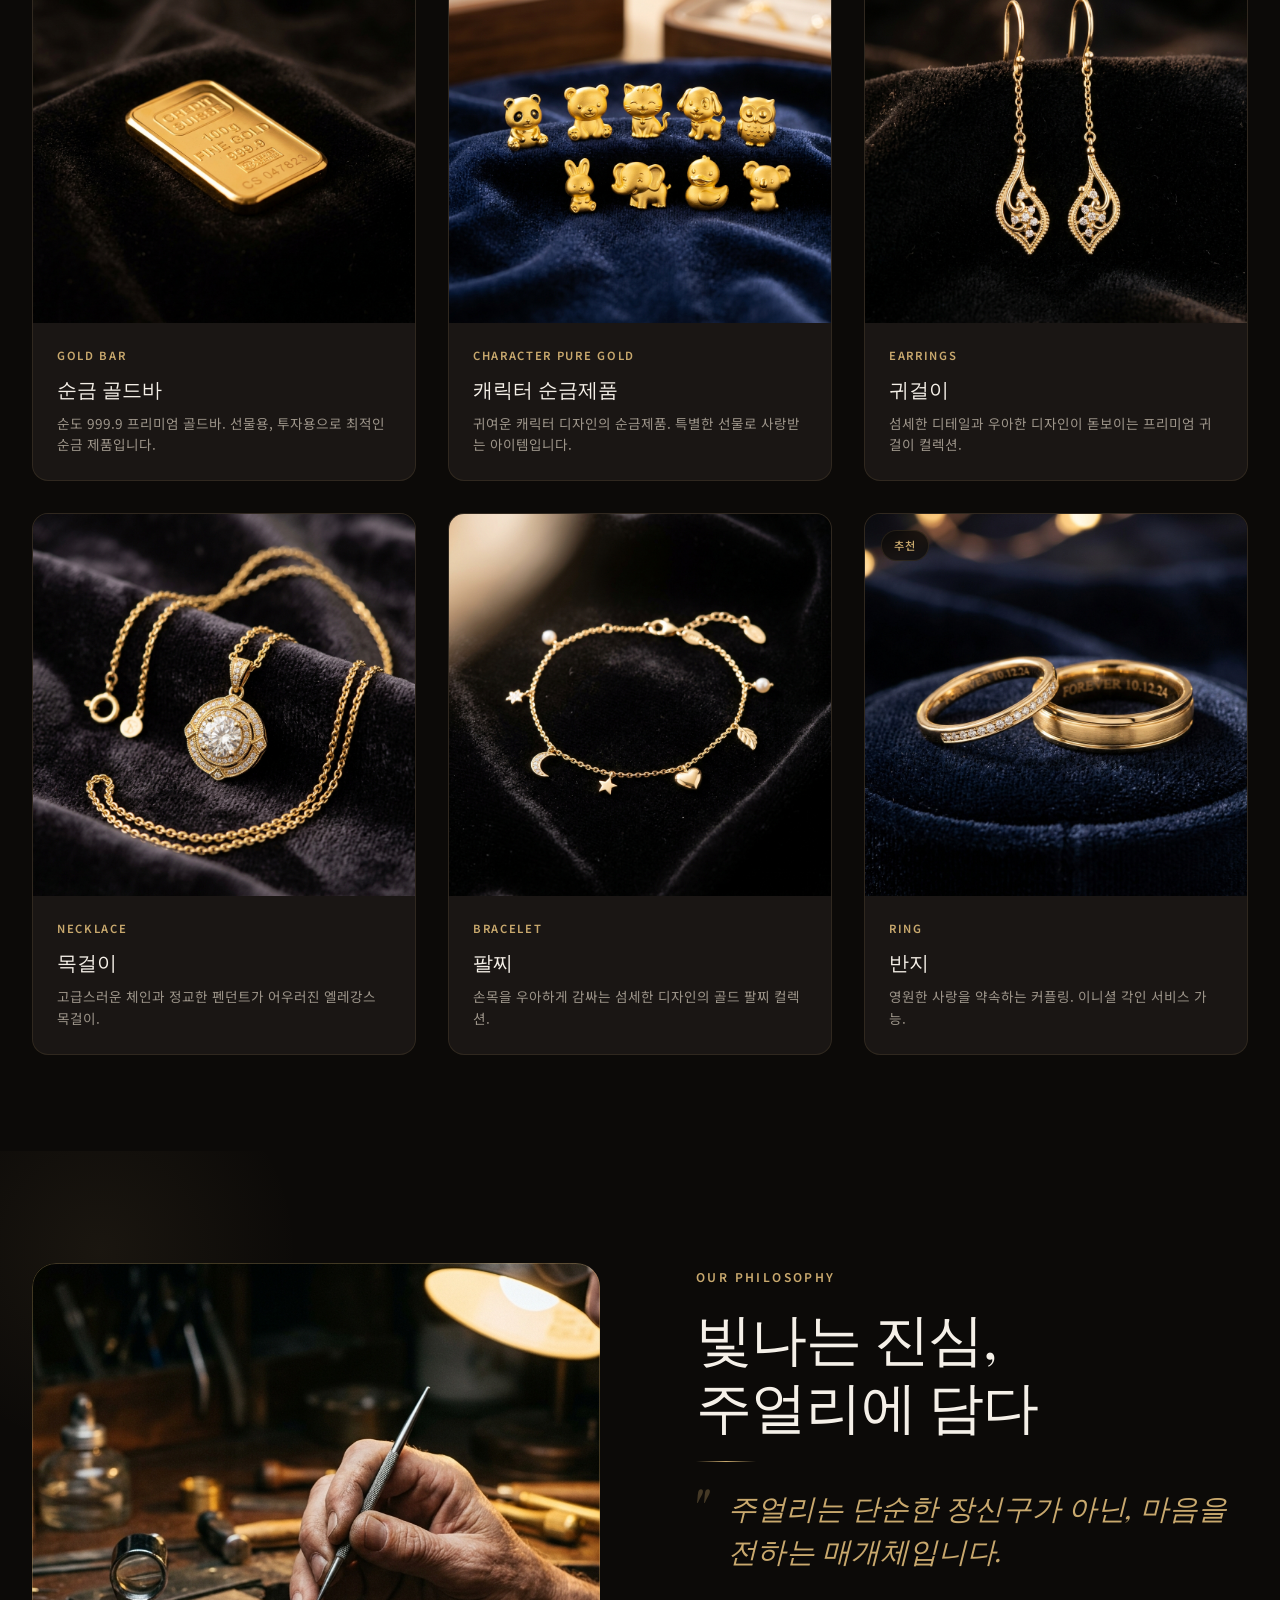
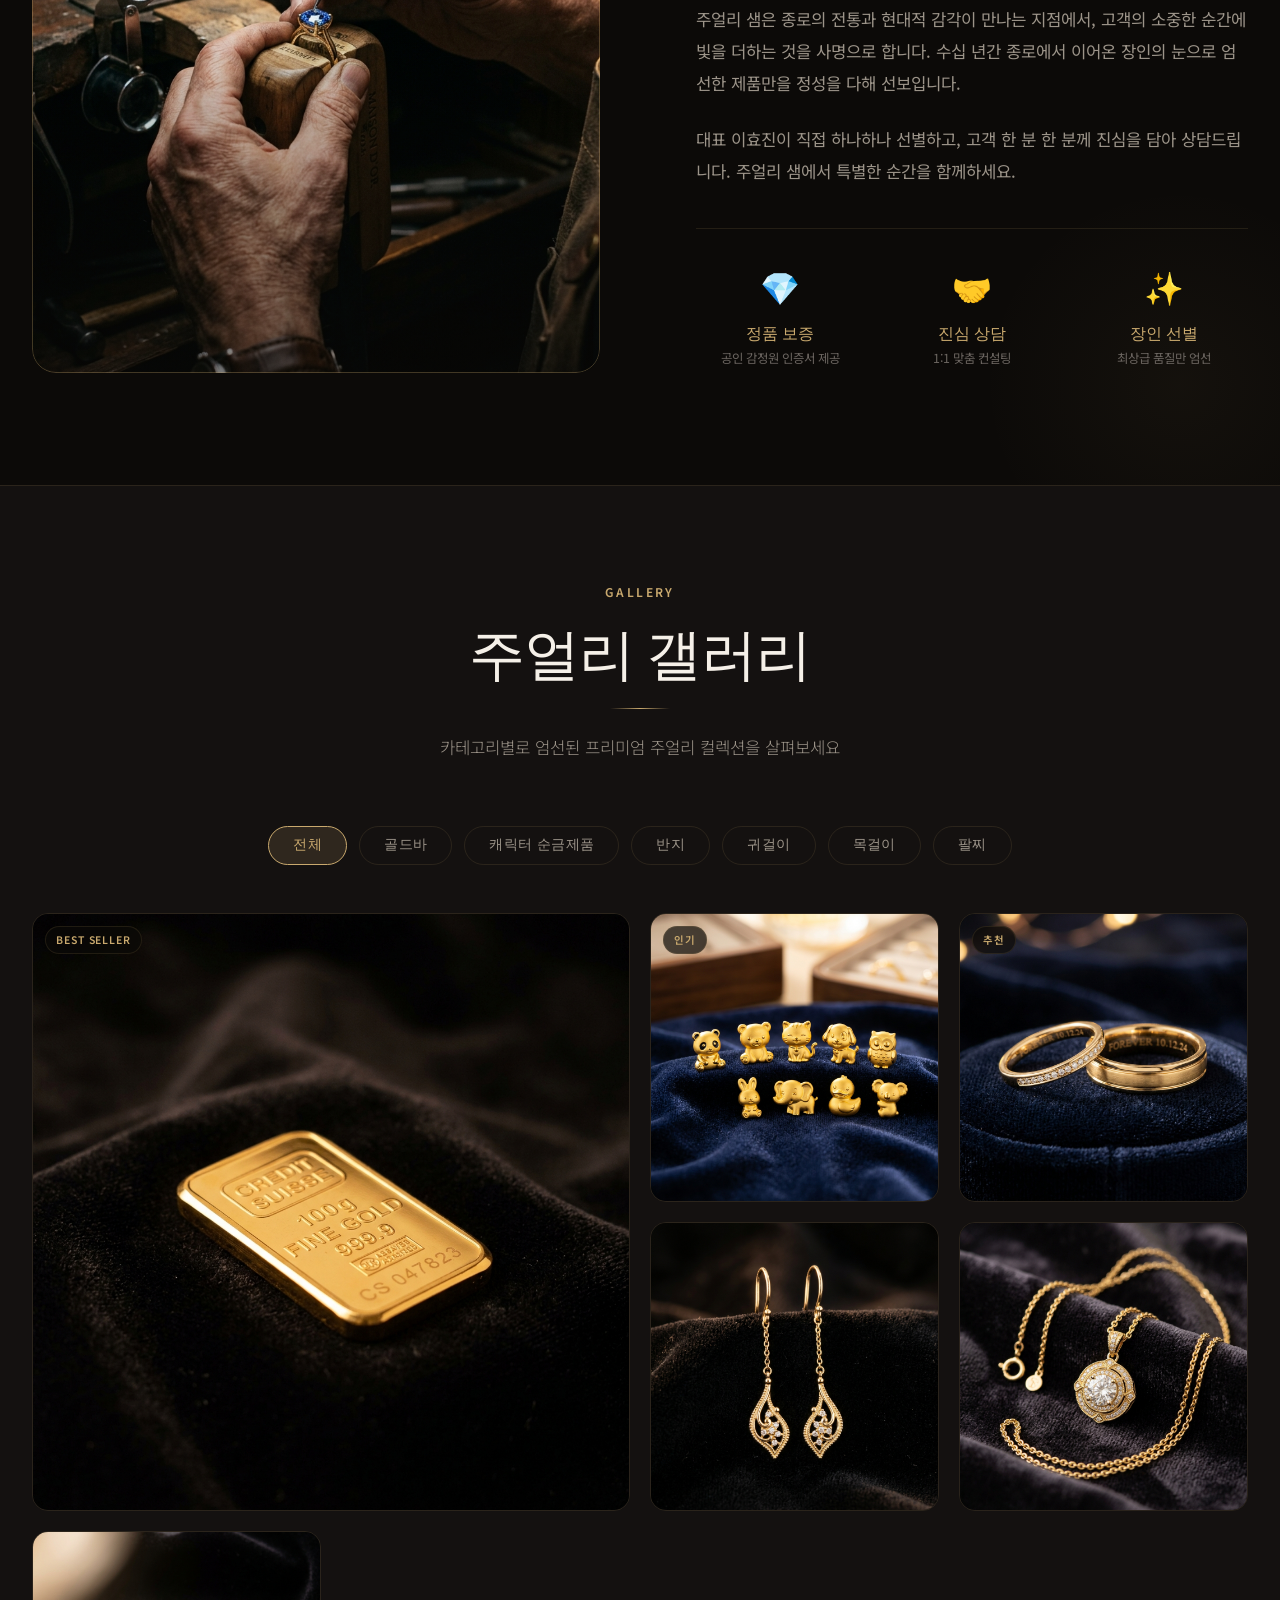
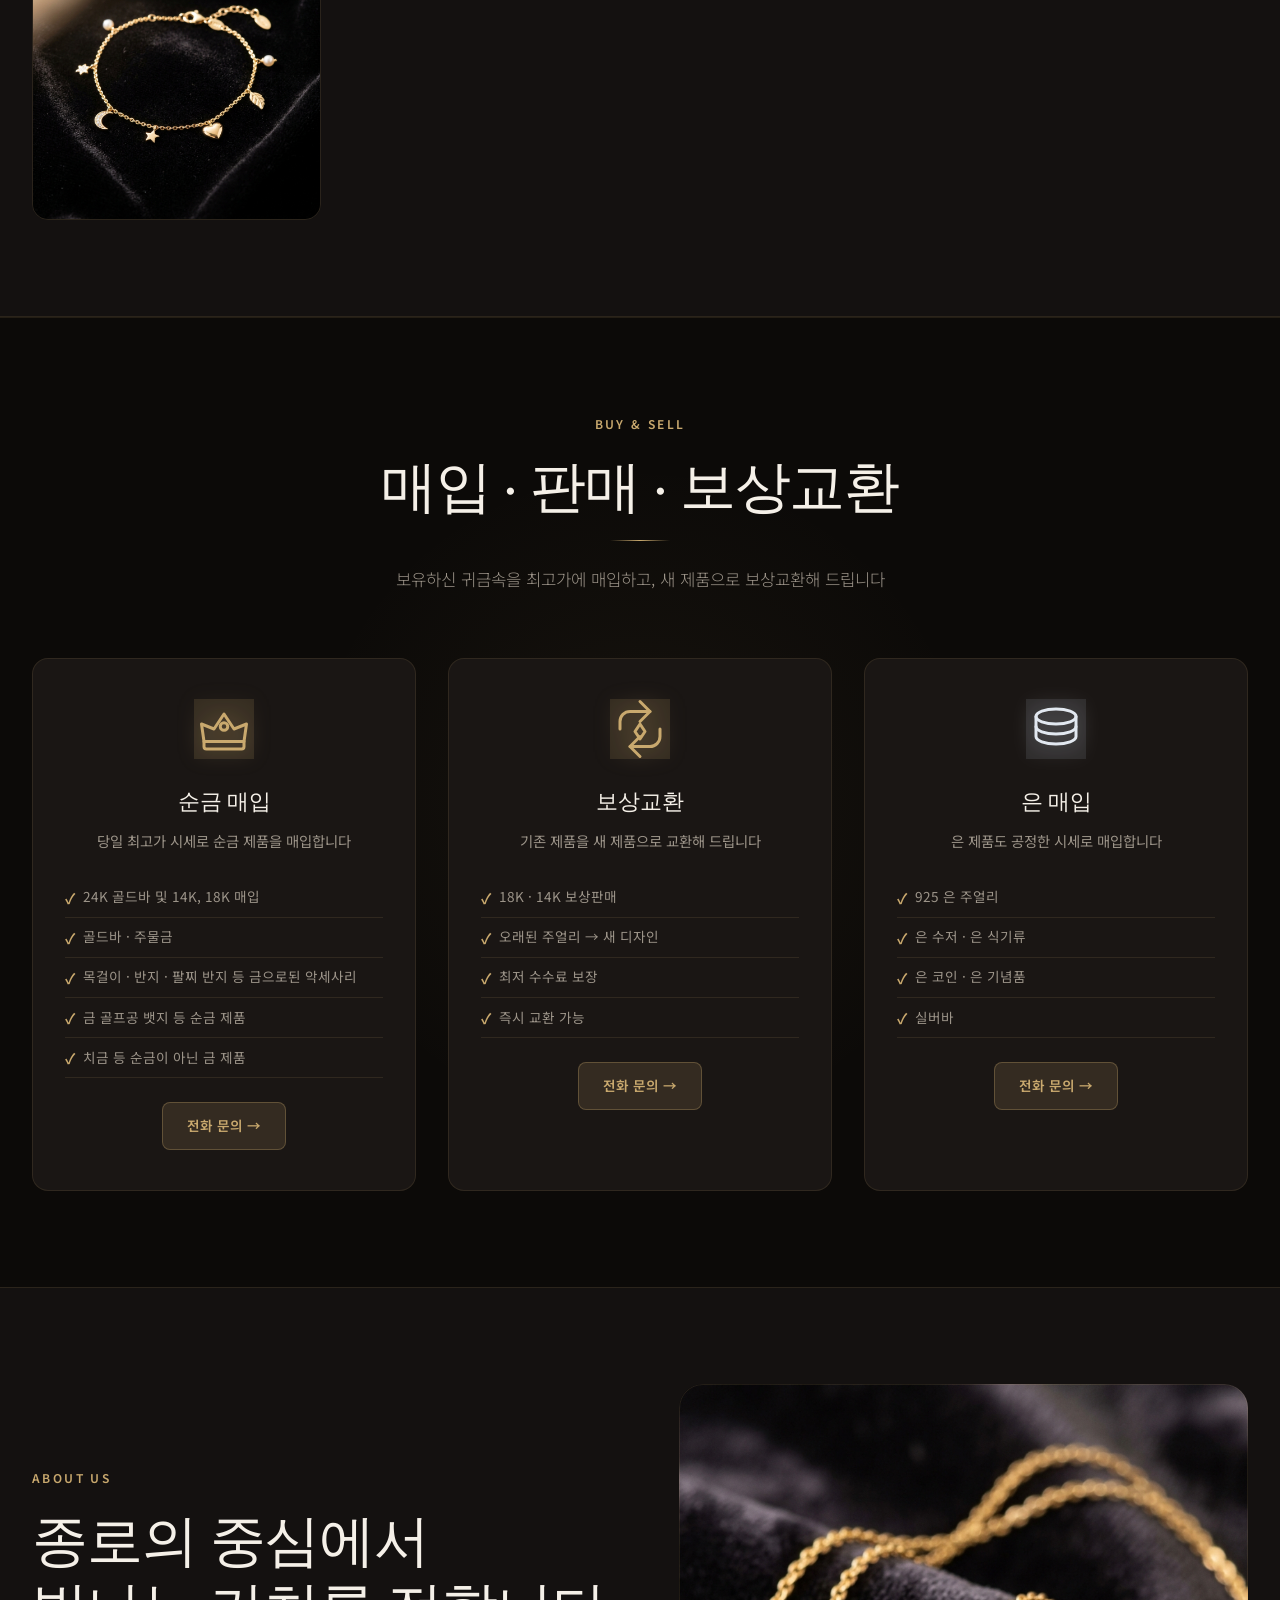
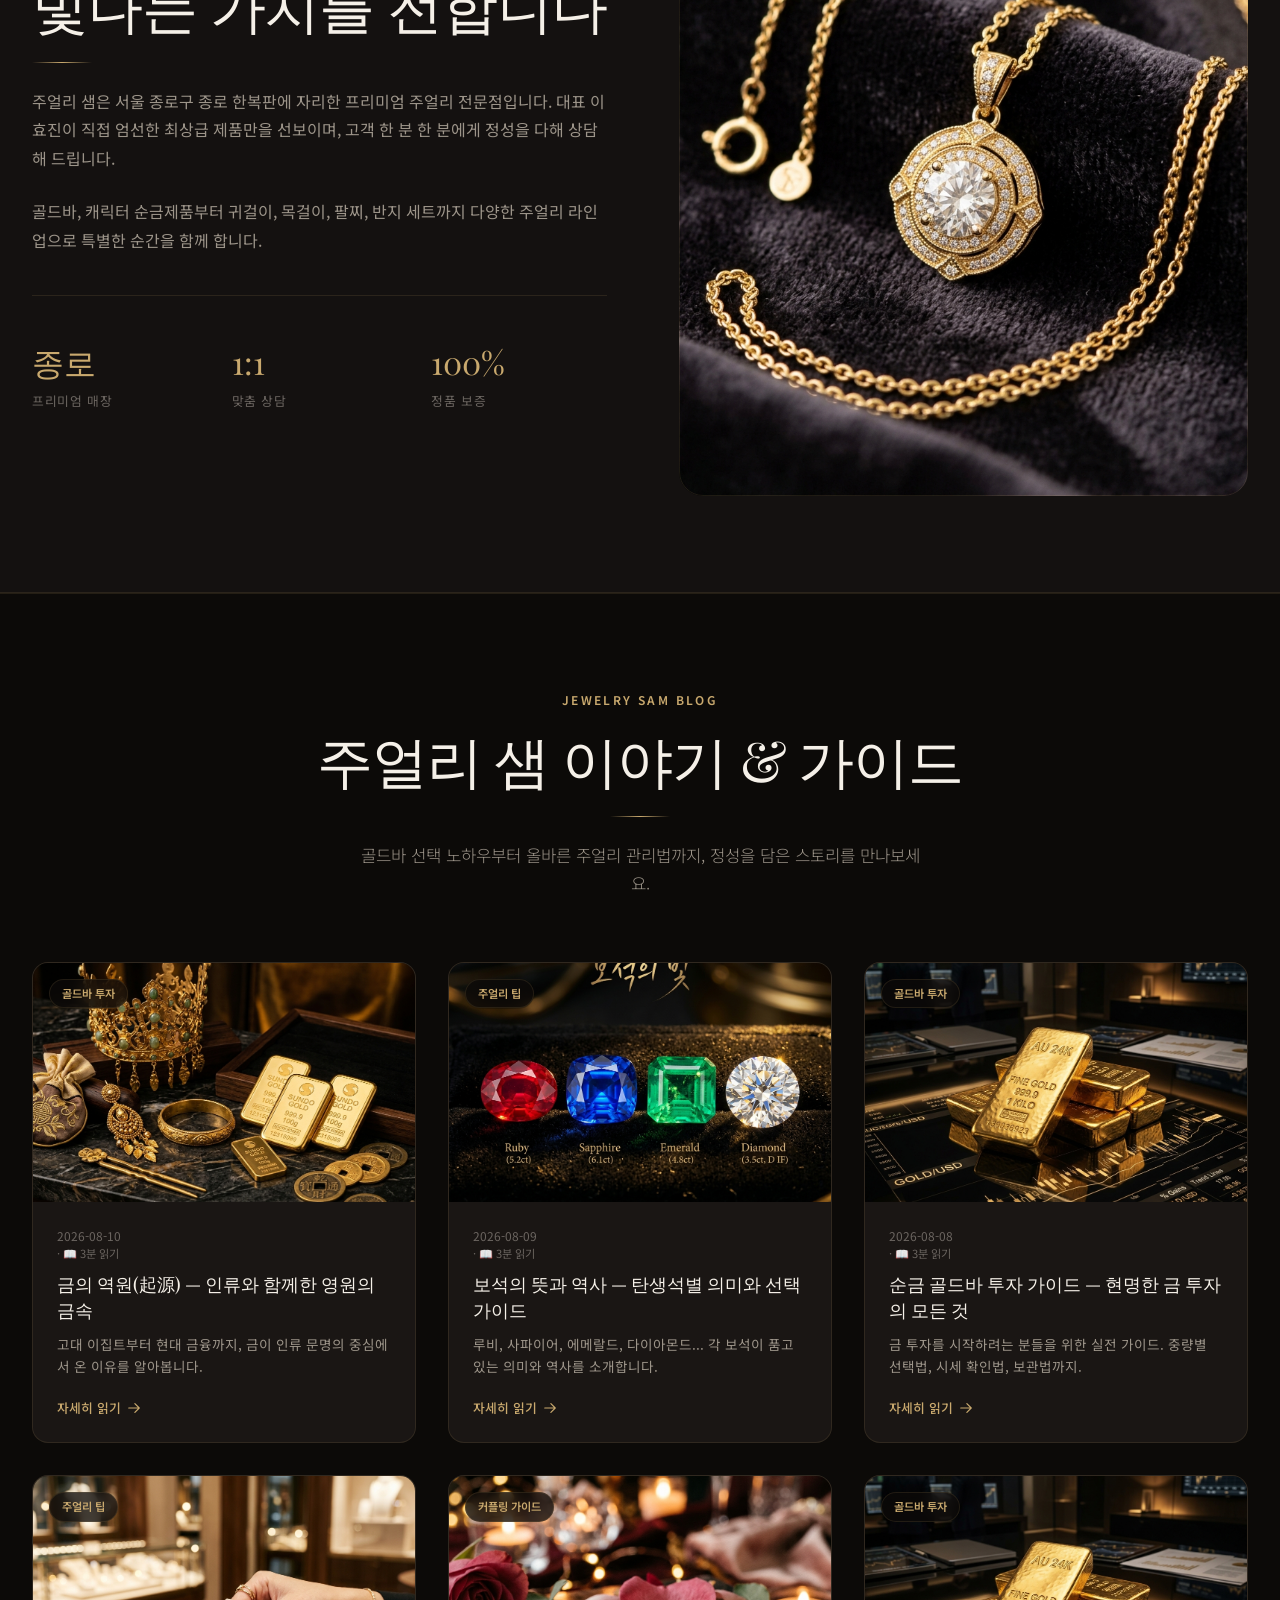
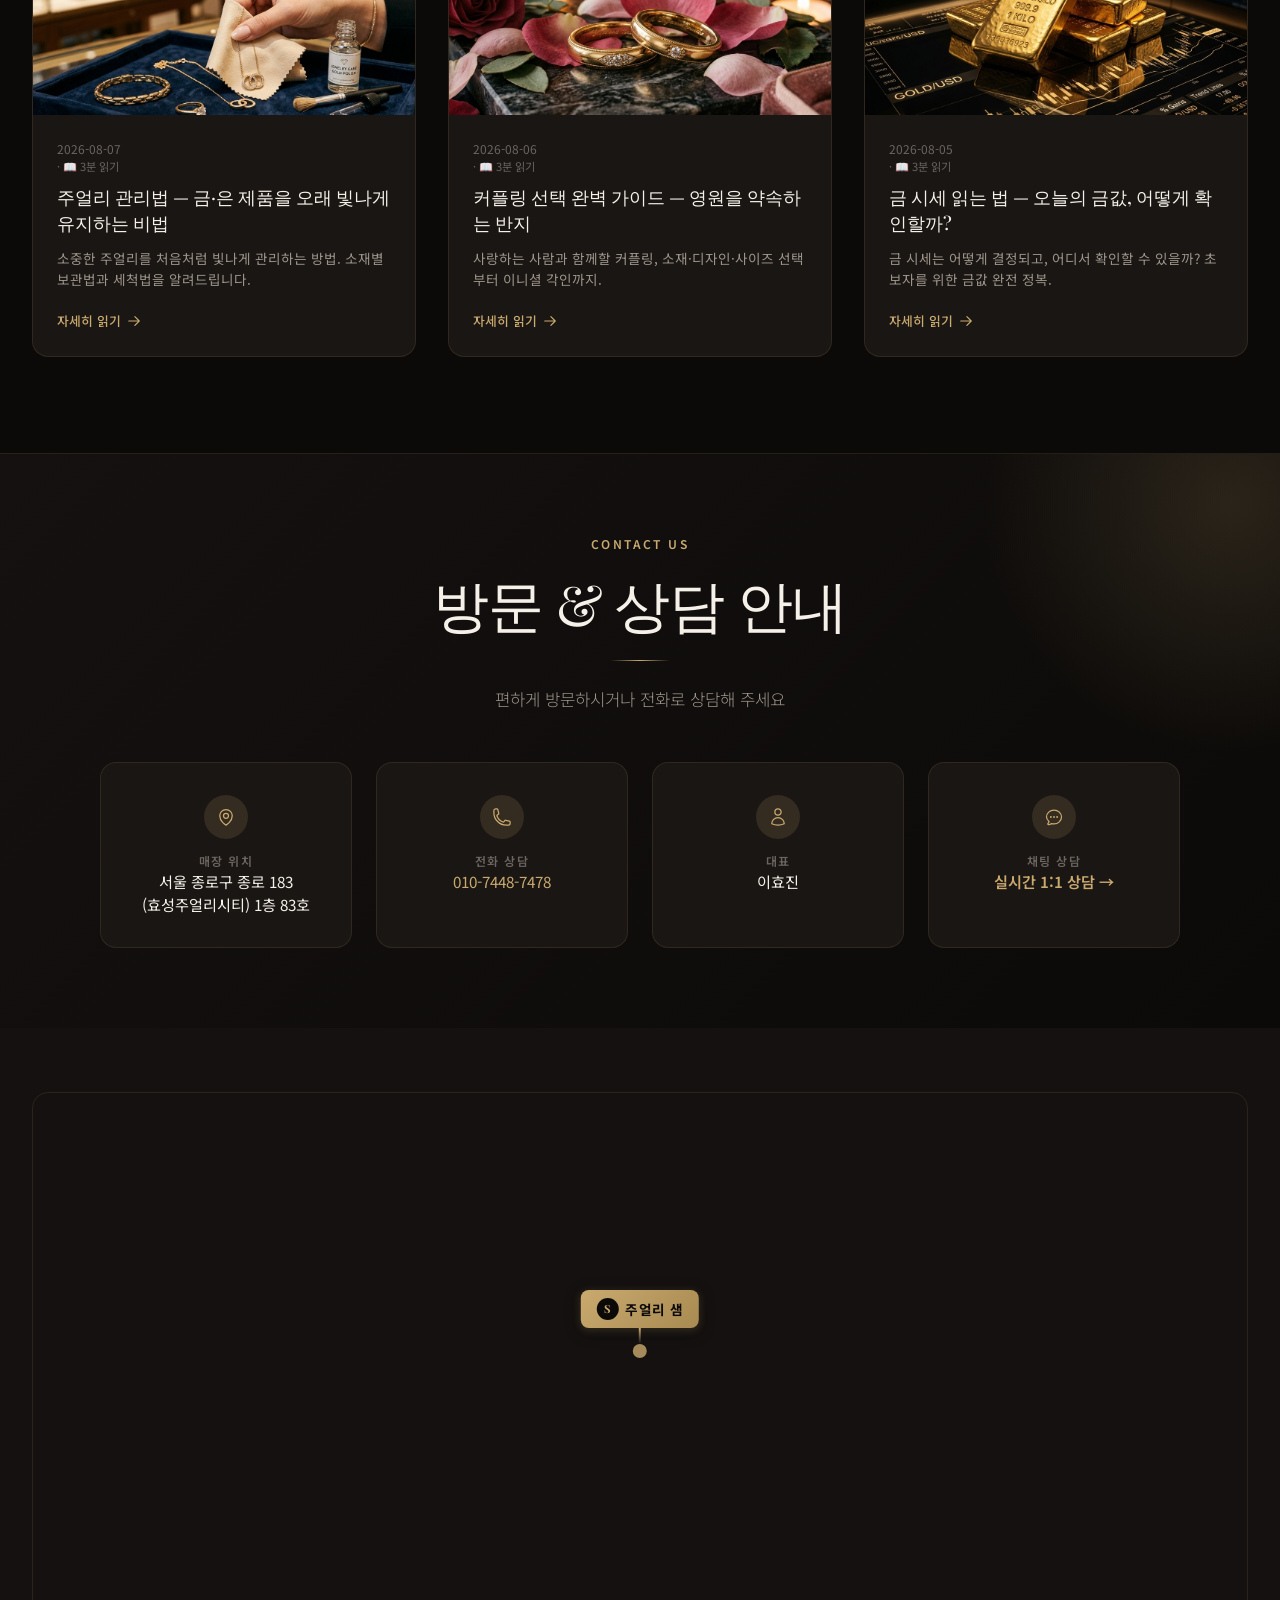
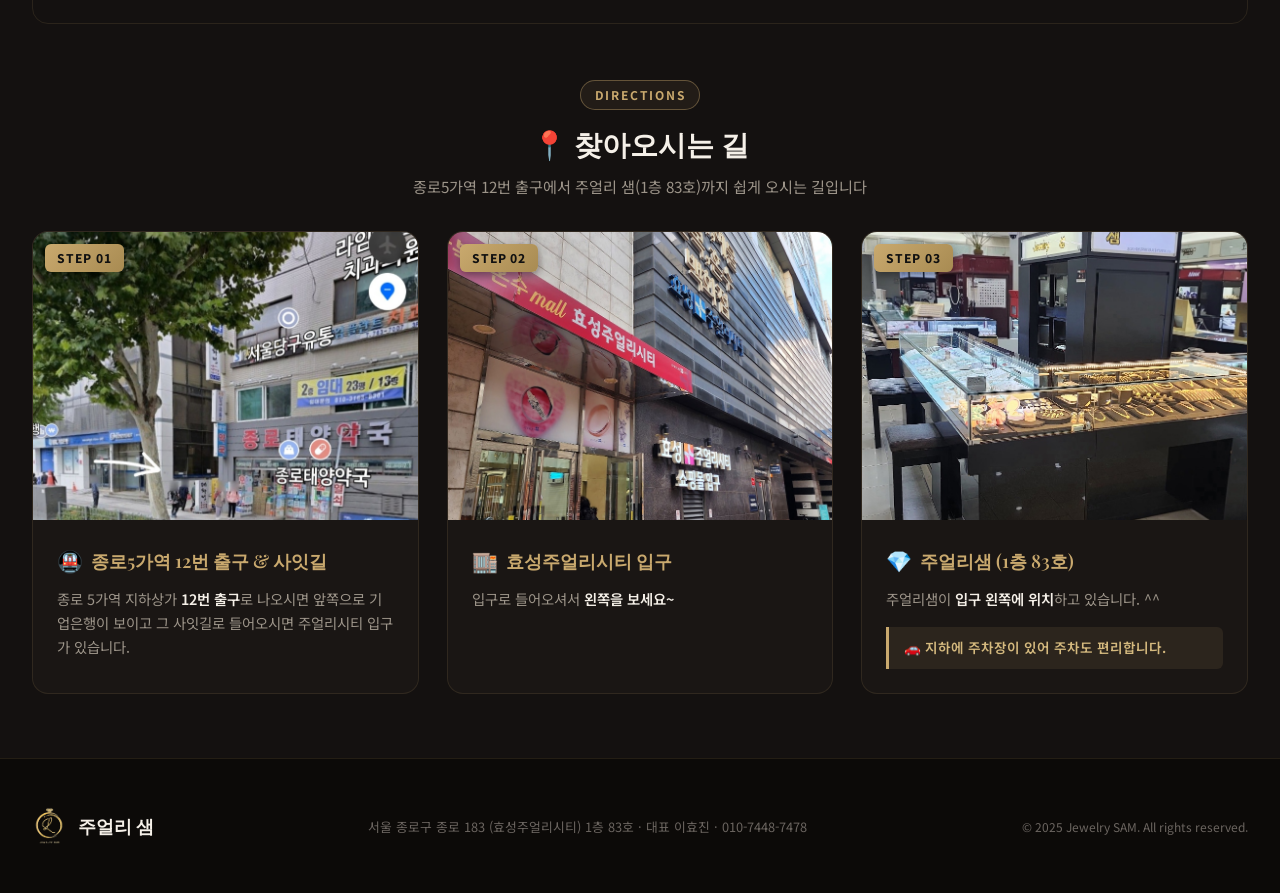
==== commit b64d2a3a: "feat: Add full suite of high-resolution gold logo favicons (ICO, PNGs, Apple Touch Icon, webmanifest" ====
--- a/index.html
+++ b/index.html
@@ -64,10 +64,13 @@
   <meta name="DC.format" content="text/html">
   <meta name="DC.identifier" content="https://sam.lymin80.shop/">
 
-  <!-- Favicon / Brand Symbol Icon -->
-  <link rel="icon" type="image/png" sizes="32x32" href="images/favicon.png">
-  <link rel="icon" type="image/x-icon" href="favicon.ico">
-  <link rel="apple-touch-icon" href="images/favicon.png">
+  <!-- Favicon / Brand Symbol Icon Suite -->
+  <link rel="icon" type="image/x-icon" href="/favicon.ico">
+  <link rel="icon" type="image/png" sizes="16x16" href="/favicon-16x16.png">
+  <link rel="icon" type="image/png" sizes="32x32" href="/favicon-32x32.png">
+  <link rel="icon" type="image/png" sizes="48x48" href="/favicon-48x48.png">
+  <link rel="apple-touch-icon" sizes="180x180" href="/apple-touch-icon.png">
+  <link rel="manifest" href="/site.webmanifest">
 
   <!-- Sitemap & RSS Feed Discovery -->
   <link rel="sitemap" type="application/xml" title="Sitemap" href="https://sam.lymin80.shop/sitemap.xml">
